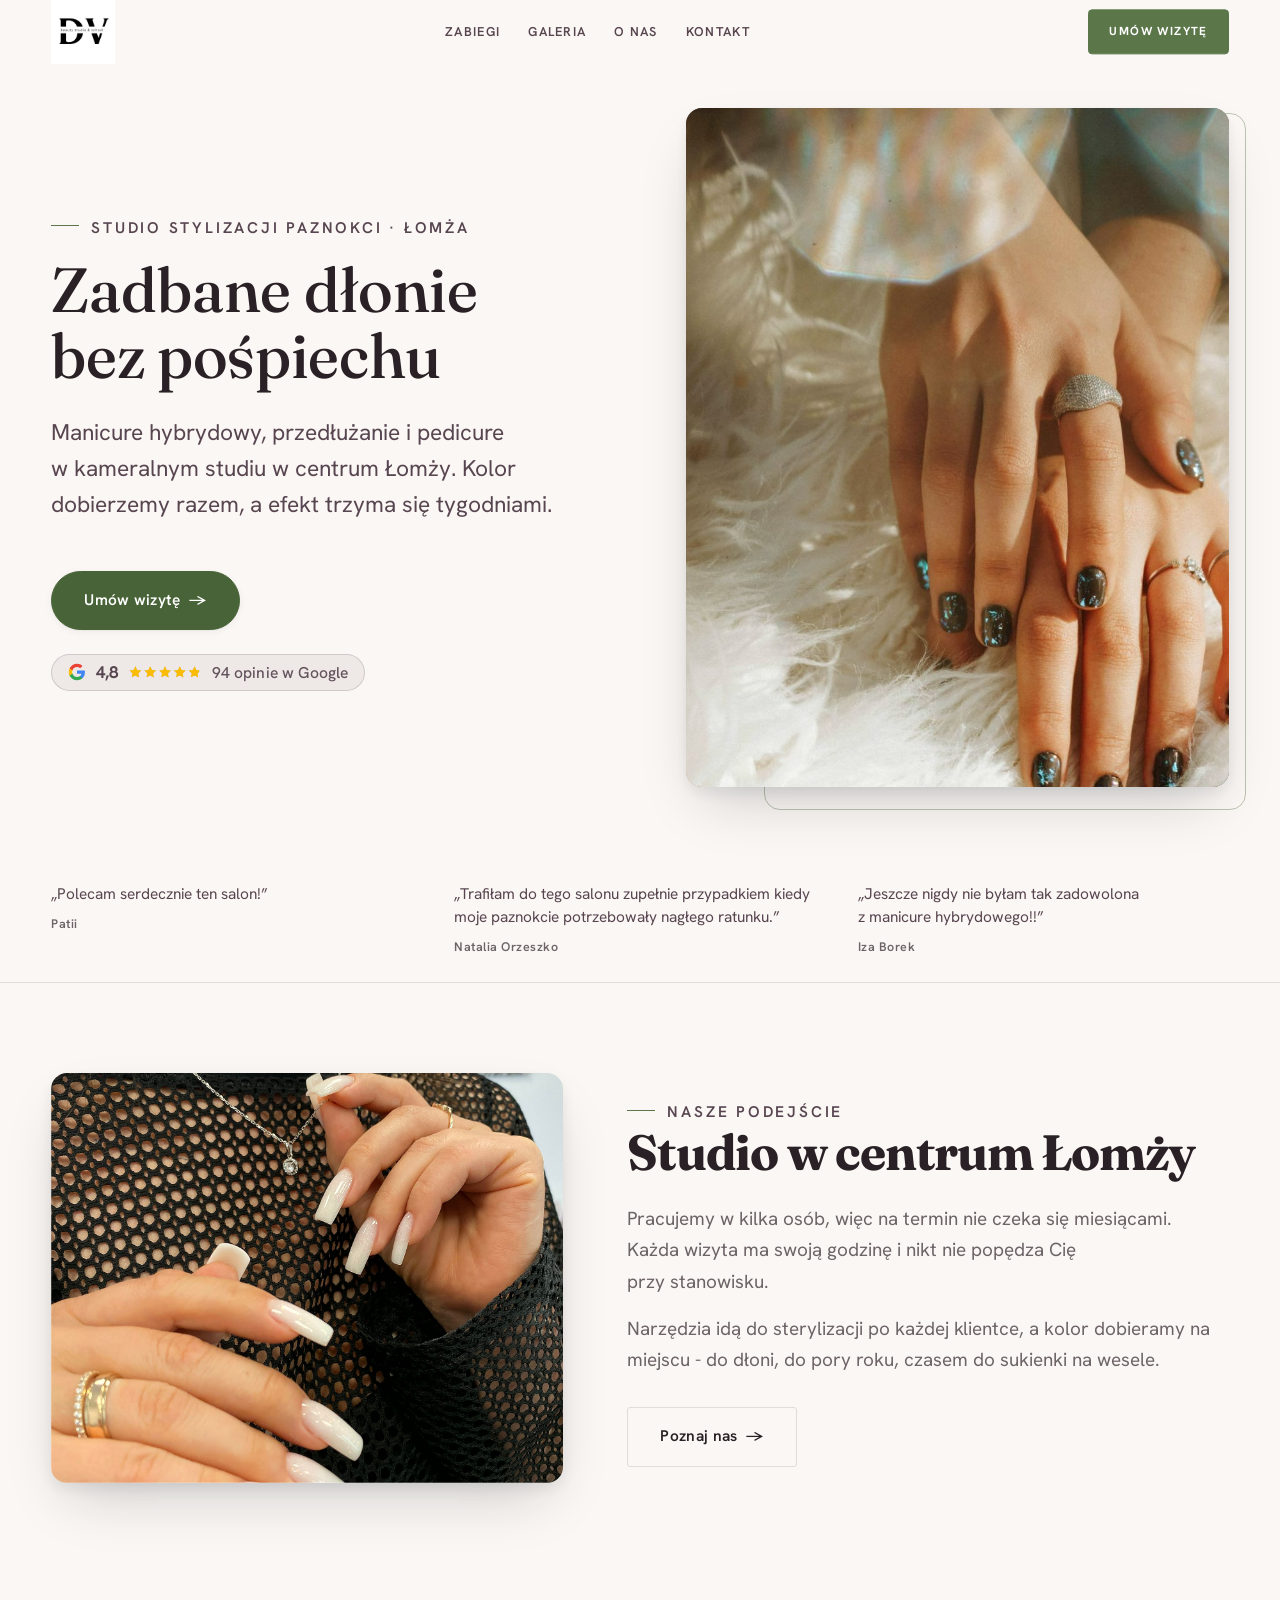
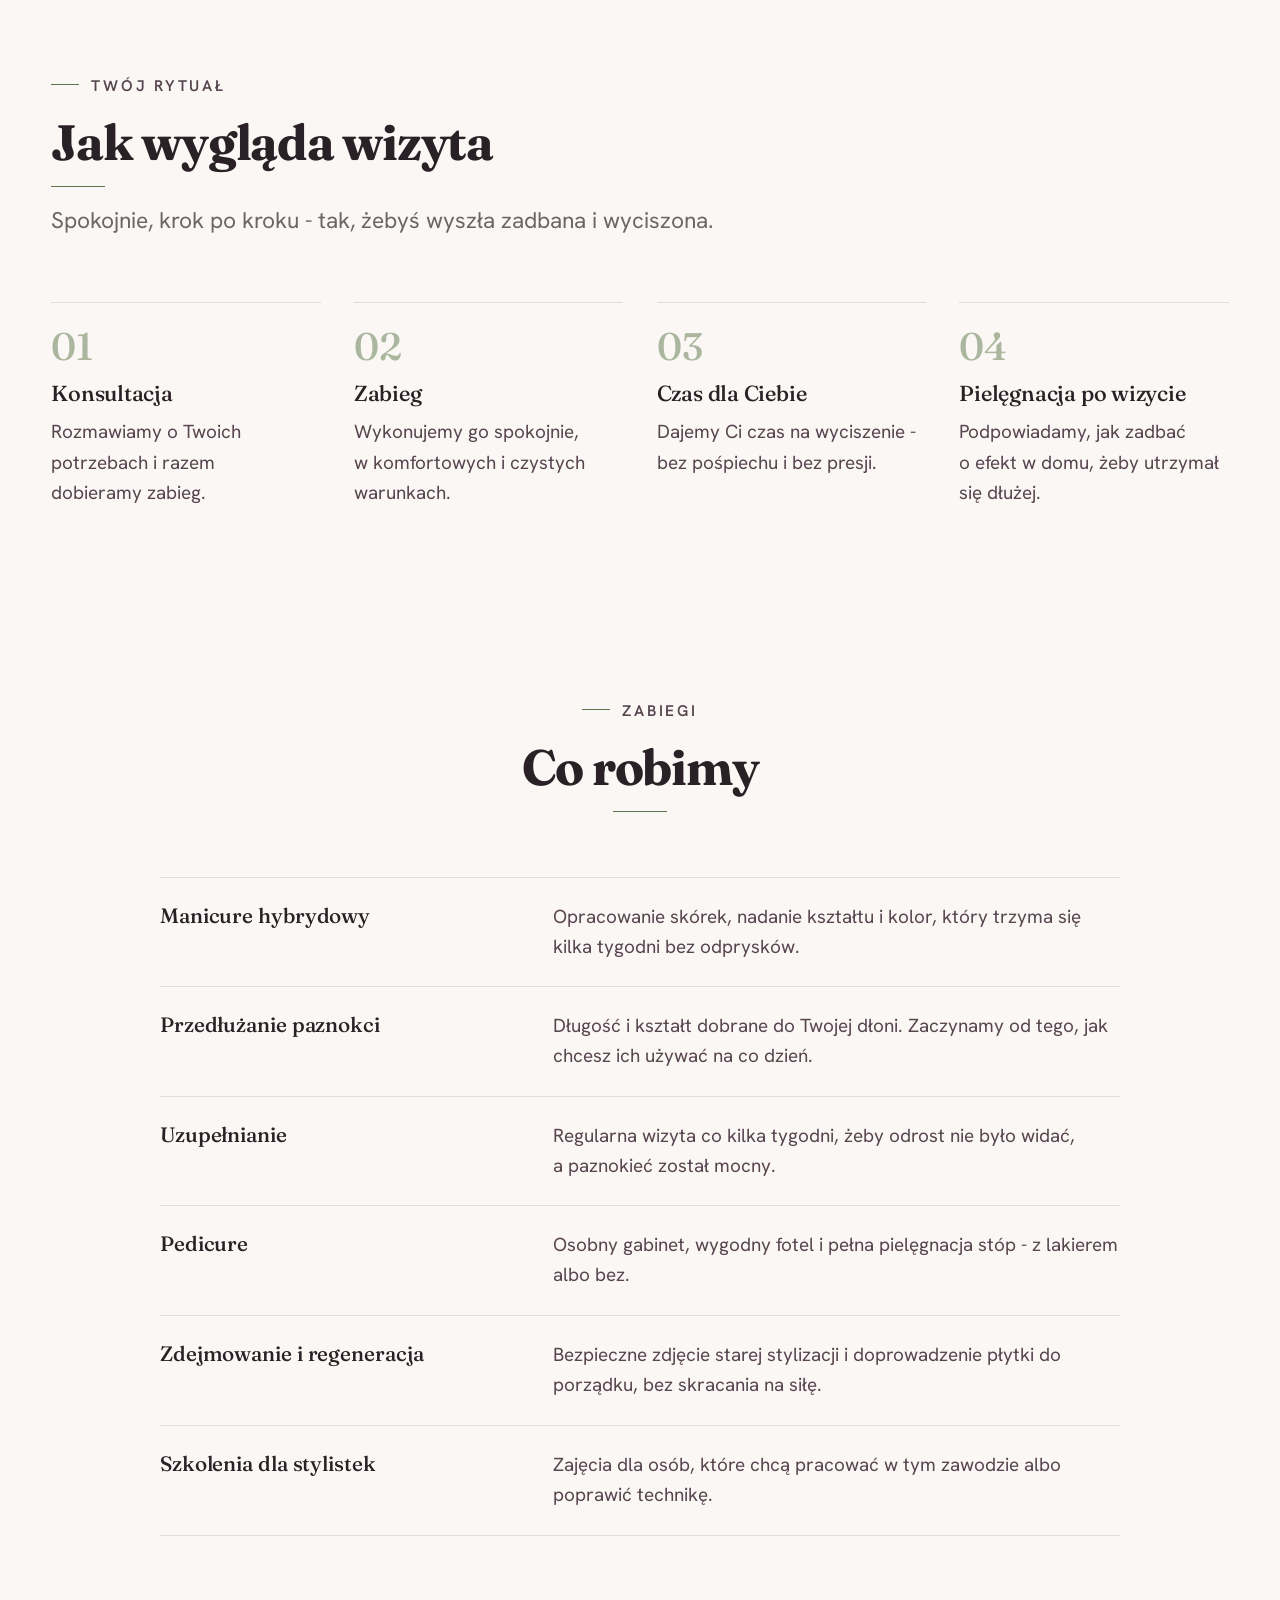
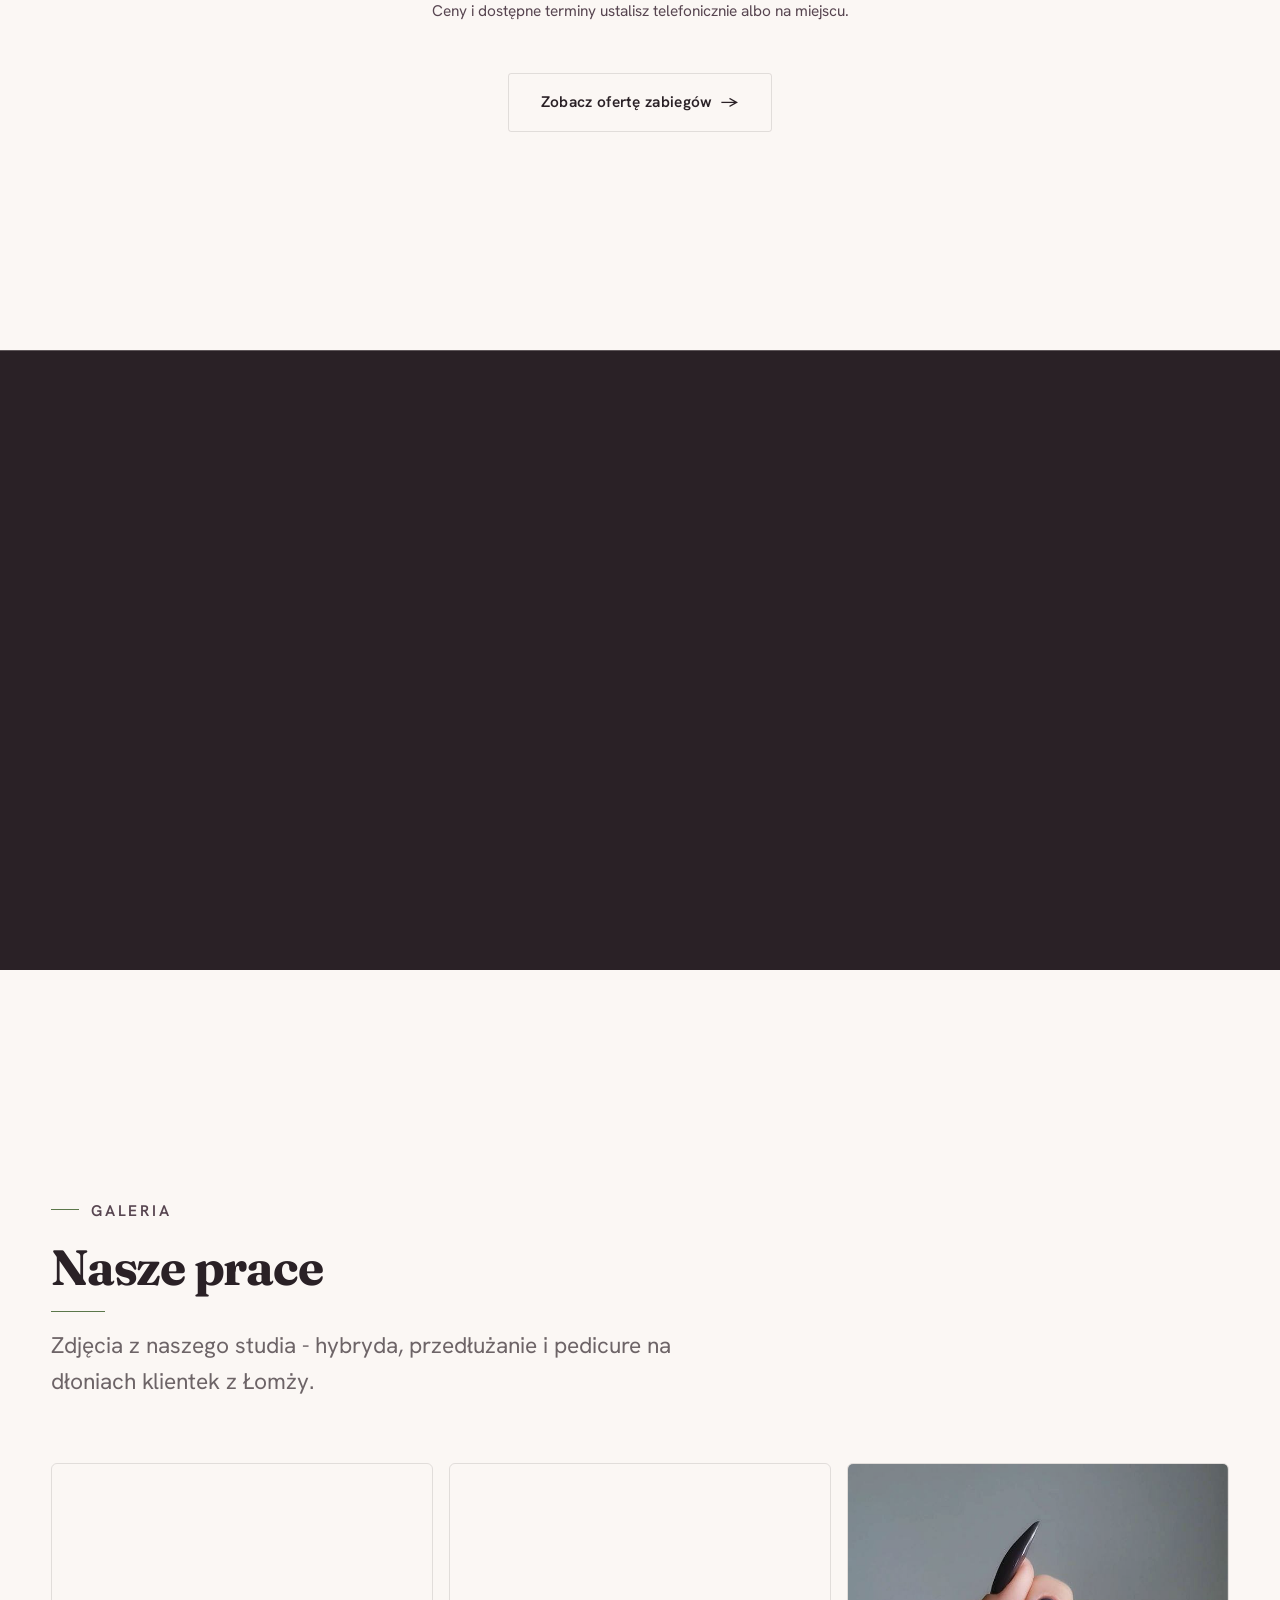
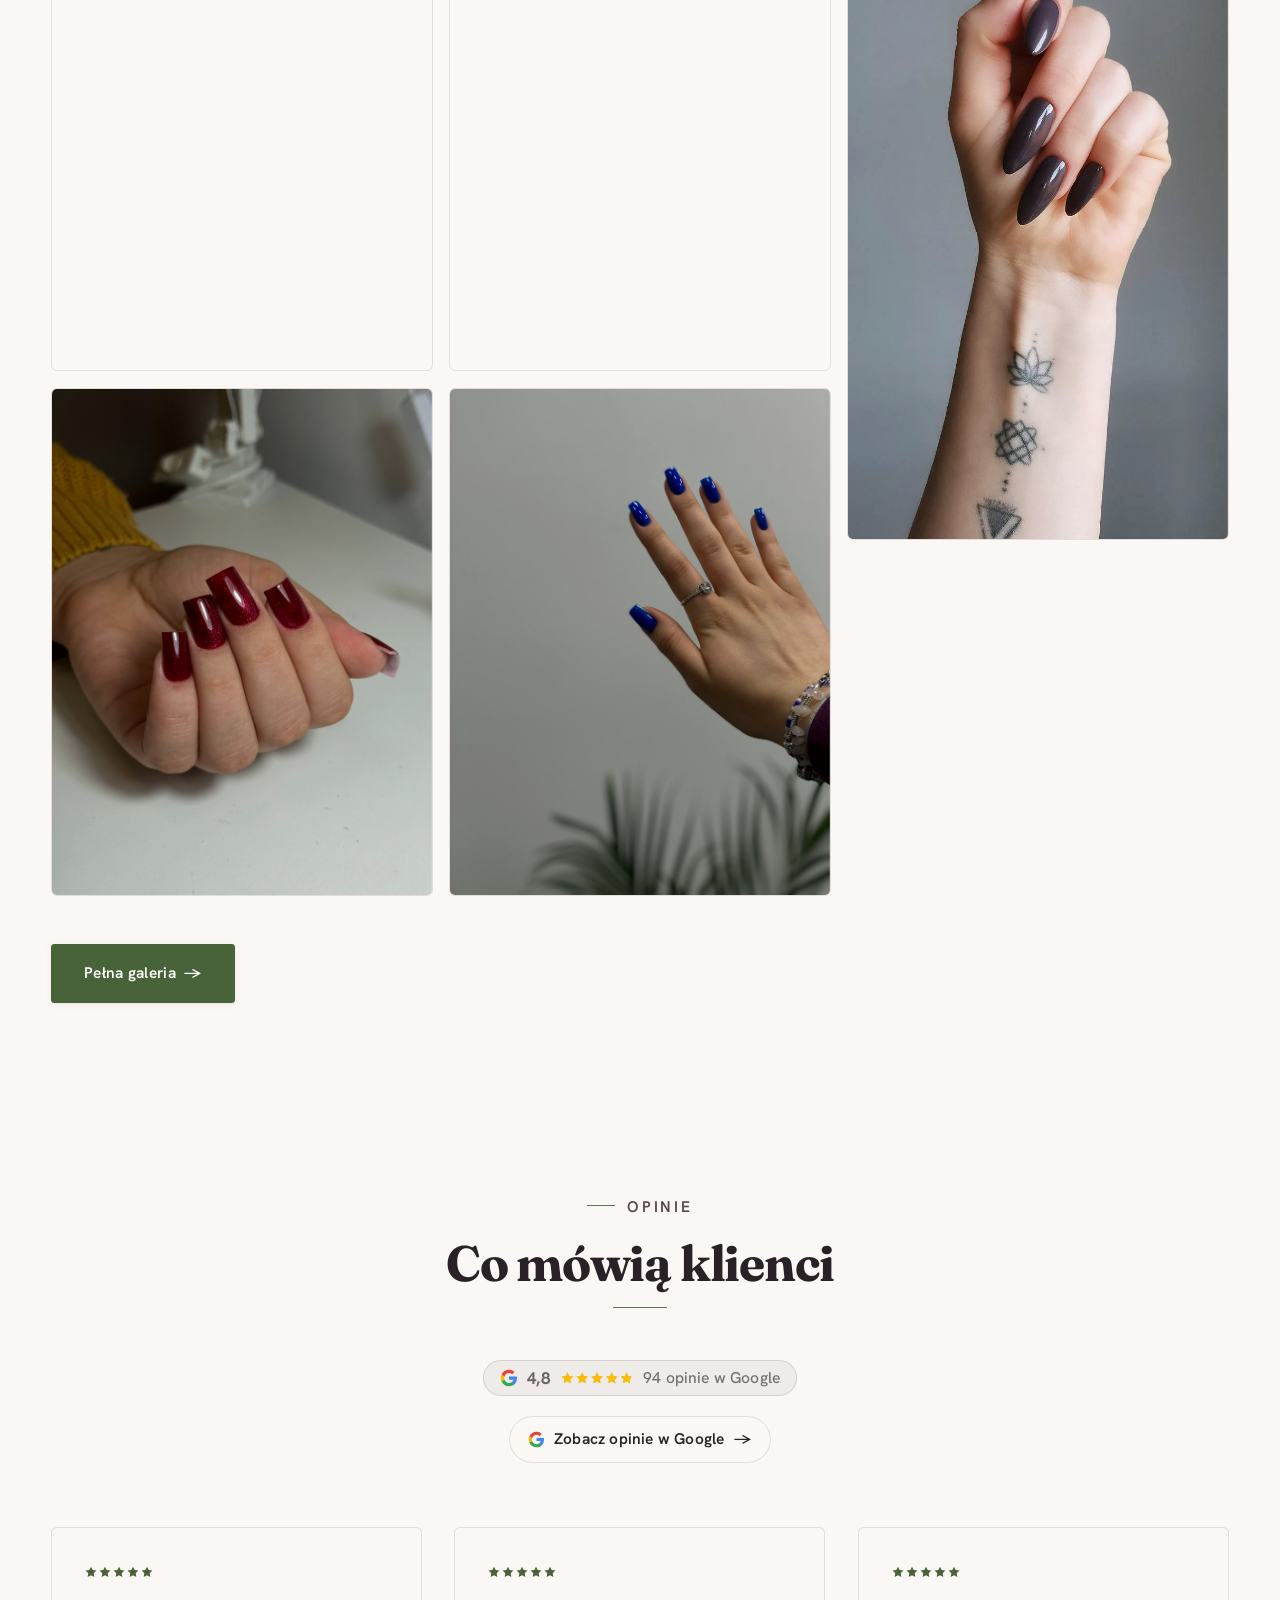
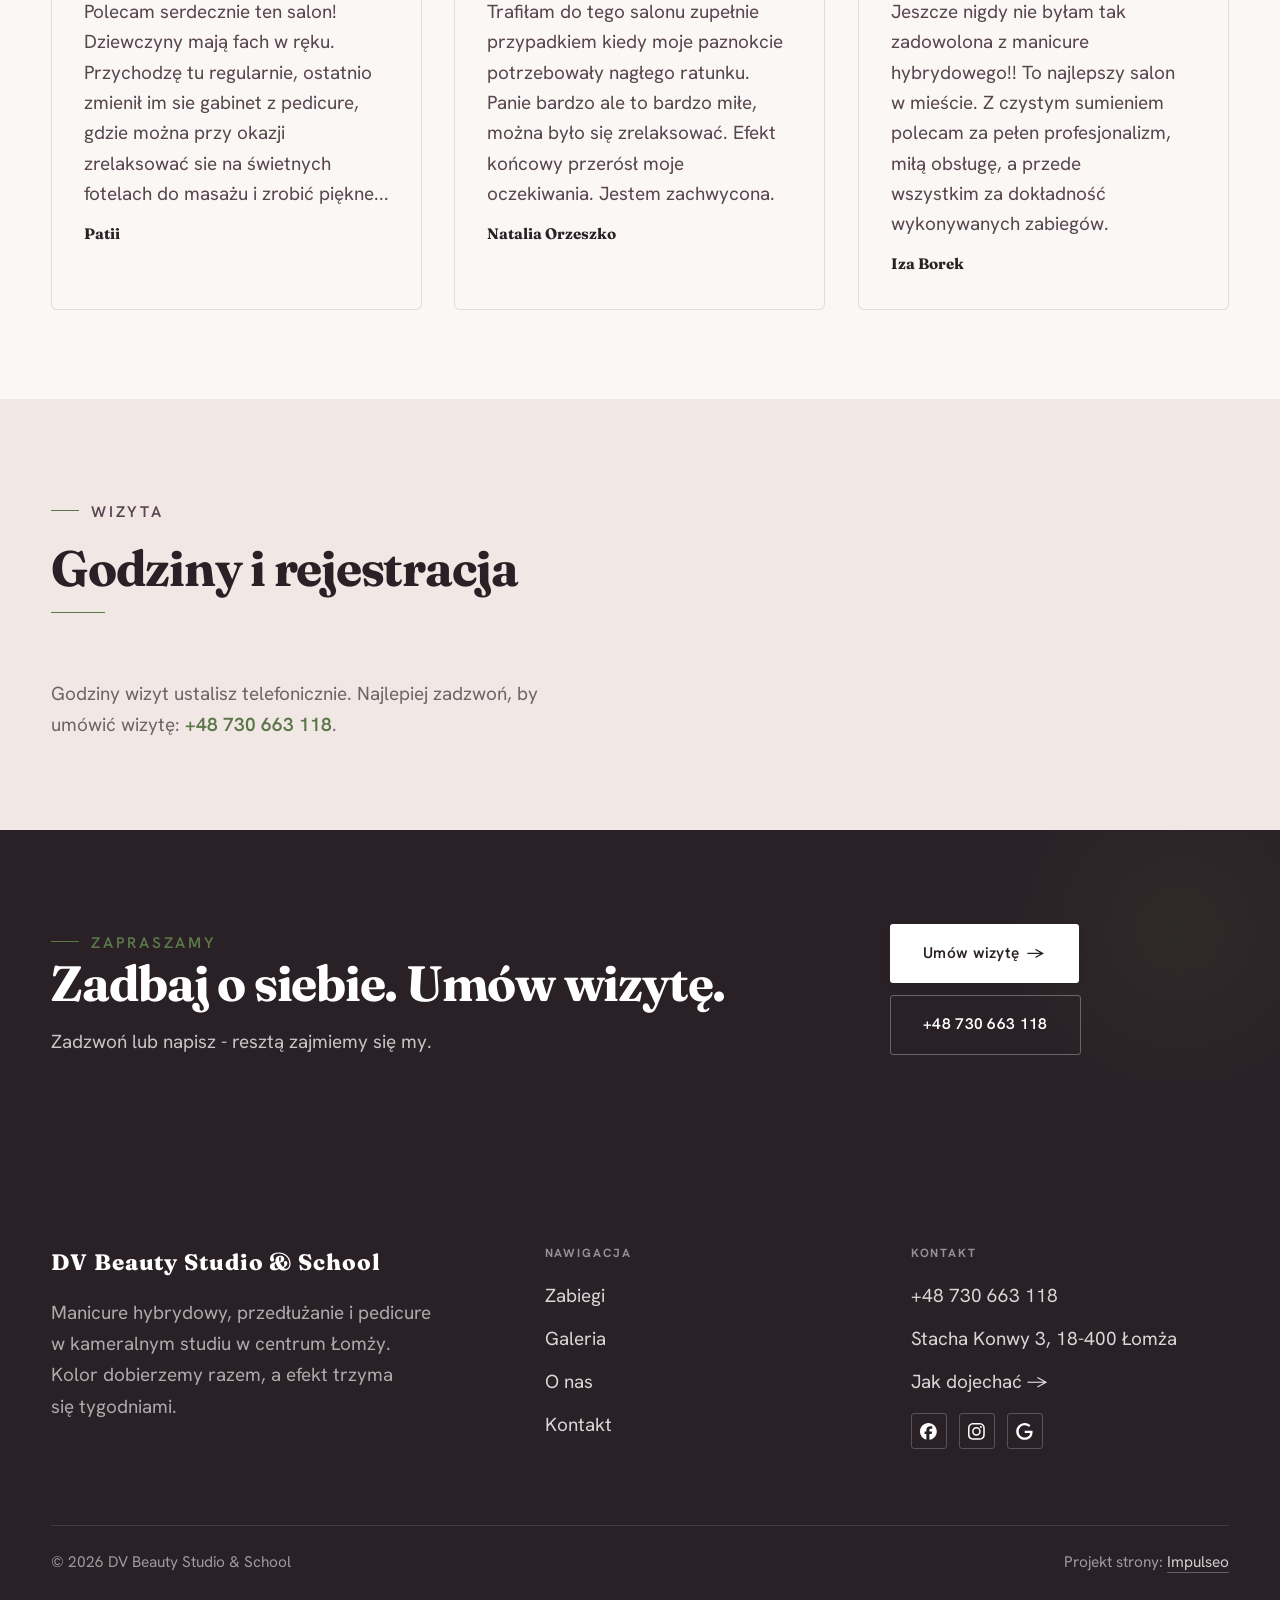
==== index.html @ adeb6d8c "Strona demo: dv-beauty-studio-school" ====
<!DOCTYPE html>
<html lang="pl">
<head>
<meta charset="UTF-8">
<meta name="viewport" content="width=device-width, initial-scale=1.0">
<title>DV Beauty Studio &amp; School - stylizacja paznokci · Łomża</title>
<meta name="description" content="DV Beauty Studio &amp; School - manicure hybrydowy, przedłużanie paznokci i pedicure w Łomży. Sterylne narzędzia, terminy dopasowane do Ciebie. Zadzwoń i umów wizytę.">
<link rel="canonical" href="https://kris20032.github.io/dv-beauty-studio-school/">
<meta name="robots" content="noindex, nofollow">
<meta property="og:type" content="website">
<meta property="og:locale" content="pl_PL">
<meta property="og:site_name" content="DV Beauty Studio &amp; School">
<meta property="og:title" content="DV Beauty Studio &amp; School - stylizacja paznokci · Łomża">
<meta property="og:description" content="DV Beauty Studio &amp; School - manicure hybrydowy, przedłużanie paznokci i pedicure w Łomży. Sterylne narzędzia, terminy dopasowane do Ciebie. Zadzwoń i umów wizytę.">
<meta property="og:url" content="https://kris20032.github.io/dv-beauty-studio-school/">
<meta property="og:image" content="https://kris20032.github.io/dv-beauty-studio-school/img/og.jpg">
<meta property="og:image:width" content="1200">
<meta property="og:image:height" content="630">
<meta name="twitter:card" content="summary_large_image">
<script type="application/ld+json">{"@context": "https://schema.org", "@type": "LocalBusiness", "name": "DV Beauty Studio & School", "url": "https://kris20032.github.io/dv-beauty-studio-school/", "telephone": "+48730663118", "image": "https://kris20032.github.io/dv-beauty-studio-school/img/og.jpg", "address": "Stacha Konwy 3, 18-400 Łomża", "sameAs": ["https://www.facebook.com/dv.nailspace.insta/", "https://www.instagram.com/dv.nailspace/", "https://www.google.com/maps?cid=17348931028230055047"]}</script>
<link rel="preconnect" href="https://fonts.googleapis.com">
<link rel="preconnect" href="https://fonts.gstatic.com" crossorigin>
<link href="https://fonts.googleapis.com/css2?family=Fraunces:wght@500;600;700&family=Hanken+Grotesk:wght@400;500;600&display=swap" rel="stylesheet">
<link rel="stylesheet" href="assets/styles.css?v=def49a6e">
</head>
<body>

<header class="nav">
  <div class="wrap nav-inner">
    <a class="brand brand-has-logo" href="index.html"><img class="brand-logo" src="img/logo.jpg" alt="DV Beauty Studio &amp; School" width="720" height="720" decoding="async"></a>
    <nav class="nav-links">
      <a href="oferta.html">Zabiegi</a>
      <a href="realizacje.html">Galeria</a>
      <a href="o-nas.html">O nas</a>
      <a href="kontakt.html">Kontakt</a>
      <a href="kontakt.html" class="btn btn-accent">Umów wizytę</a>
    </nav>
    <button class="nav-toggle" aria-label="Menu"><span></span><span></span><span></span></button>
  </div>
</header>

<main>
<section class="hero-spa">
  <div class="wrap">
    <div class="hs-copy reveal">
      <span class="eyebrow">Studio stylizacji paznokci · Łomża</span>
      <h1 class="hs-claim">Zadbane dłonie bez pośpiechu</h1>
      <p class="hs-lead">Manicure hybrydowy, przedłużanie i pedicure w kameralnym studiu w centrum Łomży. Kolor dobierzemy razem, a efekt trzyma się tygodniami.</p>
      <a href="kontakt.html" class="btn btn-accent hs-cta">Umów wizytę <span class="arr">→</span></a>
      <p class="hs-rating"><span class="g-badge"><svg class="gb-ico" viewBox="0 0 24 24" width="18" height="18" aria-hidden="true"><path fill="#4285F4" d="M22.56 12.25c0-.78-.07-1.53-.2-2.25H12v4.26h5.92c-.26 1.37-1.04 2.53-2.21 3.31v2.77h3.57c2.08-1.92 3.28-4.74 3.28-8.09z"/><path fill="#34A853" d="M12 23c2.97 0 5.46-.98 7.28-2.66l-3.57-2.77c-.98.66-2.23 1.06-3.71 1.06-2.86 0-5.29-1.93-6.16-4.53H2.18v2.84C3.99 20.53 7.7 23 12 23z"/><path fill="#FBBC05" d="M5.84 14.09c-.22-.66-.35-1.36-.35-2.09s.13-1.43.35-2.09V7.07H2.18C1.43 8.55 1 10.22 1 12s.43 3.45 1.18 4.93l2.85-2.22.81-.62z"/><path fill="#EA4335" d="M12 5.38c1.62 0 3.06.56 4.21 1.64l3.15-3.15C17.45 2.09 14.97 1 12 1 7.7 1 3.99 3.47 2.18 7.07l3.66 2.84c.87-2.6 3.3-4.53 6.16-4.53z"/></svg><b class="gb-ocena">4,8</b><svg class="gb-stars" viewBox="0 0 90 18" width="74" height="14.8" aria-hidden="true"><g fill="currentColor" opacity=".26"><path transform="translate(0,0)" d="M9 1.6l2.2 4.46 4.92.72-3.56 3.47.84 4.9L9 12.74l-4.4 2.31.84-4.9L1.88 6.68l4.92-.72L9 1.6Z"/><path transform="translate(18,0)" d="M9 1.6l2.2 4.46 4.92.72-3.56 3.47.84 4.9L9 12.74l-4.4 2.31.84-4.9L1.88 6.68l4.92-.72L9 1.6Z"/><path transform="translate(36,0)" d="M9 1.6l2.2 4.46 4.92.72-3.56 3.47.84 4.9L9 12.74l-4.4 2.31.84-4.9L1.88 6.68l4.92-.72L9 1.6Z"/><path transform="translate(54,0)" d="M9 1.6l2.2 4.46 4.92.72-3.56 3.47.84 4.9L9 12.74l-4.4 2.31.84-4.9L1.88 6.68l4.92-.72L9 1.6Z"/><path transform="translate(72,0)" d="M9 1.6l2.2 4.46 4.92.72-3.56 3.47.84 4.9L9 12.74l-4.4 2.31.84-4.9L1.88 6.68l4.92-.72L9 1.6Z"/></g><clipPath id="gs960"><rect x="0" y="0" width="86.4" height="18"/></clipPath><g fill="#FBBC04" clip-path="url(#gs960)"><path transform="translate(0,0)" d="M9 1.6l2.2 4.46 4.92.72-3.56 3.47.84 4.9L9 12.74l-4.4 2.31.84-4.9L1.88 6.68l4.92-.72L9 1.6Z"/><path transform="translate(18,0)" d="M9 1.6l2.2 4.46 4.92.72-3.56 3.47.84 4.9L9 12.74l-4.4 2.31.84-4.9L1.88 6.68l4.92-.72L9 1.6Z"/><path transform="translate(36,0)" d="M9 1.6l2.2 4.46 4.92.72-3.56 3.47.84 4.9L9 12.74l-4.4 2.31.84-4.9L1.88 6.68l4.92-.72L9 1.6Z"/><path transform="translate(54,0)" d="M9 1.6l2.2 4.46 4.92.72-3.56 3.47.84 4.9L9 12.74l-4.4 2.31.84-4.9L1.88 6.68l4.92-.72L9 1.6Z"/><path transform="translate(72,0)" d="M9 1.6l2.2 4.46 4.92.72-3.56 3.47.84 4.9L9 12.74l-4.4 2.31.84-4.9L1.88 6.68l4.92-.72L9 1.6Z"/></g></svg><span class="gb-txt">94 opinie w Google</span></span></p>
    </div>
    <figure class="hs-fig reveal"><img src="img/hero.jpg" fetchpriority="high" data-rotate="img/g7.jpg|img/g8.jpg" alt="DV Beauty Studio &amp; School" width="1880" height="1253"></figure>
  </div>
</section>
<section class="opinie-mini" aria-label="Opinie klientów">
  <div class="wrap">
    <div class="om-row">
      <div class="om-item reveal"><blockquote>„Polecam serdecznie ten salon!”</blockquote><span class="om-autor">Patii</span></div>
      <div class="om-item reveal"><blockquote>„Trafiłam do tego salonu zupełnie przypadkiem kiedy moje paznokcie potrzebowały nagłego ratunku.”</blockquote><span class="om-autor">Natalia Orzeszko</span></div>
      <div class="om-item reveal"><blockquote>„Jeszcze nigdy nie byłam tak zadowolona z manicure hybrydowego!!”</blockquote><span class="om-autor">Iza Borek</span></div>
    </div>
  </div>
</section>
<section>
  <div class="wrap split">
    <div class="split-art reveal"><img src="img/g1.jpg" alt="DV Beauty Studio &amp; School" loading="lazy" width="1600" height="2133" decoding="async"></div>
    <div class="split-copy reveal">
      <span class="eyebrow">Nasze podejście</span>
      <h2>Studio w centrum Łomży</h2>
      <p class="muted">Pracujemy w kilka osób, więc na termin nie czeka się miesiącami. Każda wizyta ma swoją godzinę i nikt nie popędza Cię przy stanowisku.</p>
      <p class="muted">Narzędzia idą do sterylizacji po każdej klientce, a kolor dobieramy na miejscu - do dłoni, do pory roku, czasem do sukienki na wesele.</p>
      <a href="o-nas.html" class="btn btn-ghost">Poznaj nas <span class="arr">→</span></a>
    </div>
  </div>
</section>
<section class="rytual">
  <div class="wrap">
    <div class="head reveal">
      <span class="eyebrow">Twój rytuał</span>
      <h2>Jak wygląda wizyta</h2>
      <p>Spokojnie, krok po kroku - tak, żebyś wyszła zadbana i wyciszona.</p>
    </div>
    <div class="ryt-steps">
      <div class="ryt-step reveal"><span class="ryt-no">01</span><h3>Konsultacja</h3><p>Rozmawiamy o Twoich potrzebach i razem dobieramy zabieg.</p></div>
      <div class="ryt-step reveal"><span class="ryt-no">02</span><h3>Zabieg</h3><p>Wykonujemy go spokojnie, w komfortowych i czystych warunkach.</p></div>
      <div class="ryt-step reveal"><span class="ryt-no">03</span><h3>Czas dla Ciebie</h3><p>Dajemy Ci czas na wyciszenie - bez pośpiechu i bez presji.</p></div>
      <div class="ryt-step reveal"><span class="ryt-no">04</span><h3>Pielęgnacja po wizycie</h3><p>Podpowiadamy, jak zadbać o efekt w domu, żeby utrzymał się dłużej.</p></div>
    </div>
  </div>
</section>
<section class="menu-sec">
  <div class="wrap">
    <div class="head center reveal">
      <span class="eyebrow">Zabiegi</span>
      <h2>Co robimy</h2>
    </div>
    <div class="cennik">
      <div class="cennik-row reveal"><div class="cn-name"><h3>Manicure hybrydowy</h3></div><div class="cn-desc">Opracowanie skórek, nadanie kształtu i kolor, który trzyma się kilka tygodni bez odprysków.</div></div>
      <div class="cennik-row reveal"><div class="cn-name"><h3>Przedłużanie paznokci</h3></div><div class="cn-desc">Długość i kształt dobrane do Twojej dłoni. Zaczynamy od tego, jak chcesz ich używać na co dzień.</div></div>
      <div class="cennik-row reveal"><div class="cn-name"><h3>Uzupełnianie</h3></div><div class="cn-desc">Regularna wizyta co kilka tygodni, żeby odrost nie było widać, a paznokieć został mocny.</div></div>
      <div class="cennik-row reveal"><div class="cn-name"><h3>Pedicure</h3></div><div class="cn-desc">Osobny gabinet, wygodny fotel i pełna pielęgnacja stóp - z lakierem albo bez.</div></div>
      <div class="cennik-row reveal"><div class="cn-name"><h3>Zdejmowanie i regeneracja</h3></div><div class="cn-desc">Bezpieczne zdjęcie starej stylizacji i doprowadzenie płytki do porządku, bez skracania na siłę.</div></div>
      <div class="cennik-row reveal"><div class="cn-name"><h3>Szkolenia dla stylistek</h3></div><div class="cn-desc">Zajęcia dla osób, które chcą pracować w tym zawodzie albo poprawić technikę.</div></div>
    </div>
    <p class="menu-note">Ceny i dostępne terminy ustalisz telefonicznie albo na miejscu.</p>
    <div style="text-align:center;margin-top:var(--space-7)" class="reveal"><a href="oferta.html" class="btn btn-ghost">Zobacz ofertę zabiegów <span class="arr">→</span></a></div>
  </div>
</section>
<section class="stopklatka" aria-hidden="true">
  <div class="stk-bg" style="background-image:url(img/g10.jpg)"></div>
</section>
<section>
  <div class="wrap">
    <div class="head reveal">
      <span class="eyebrow">Galeria</span>
      <h2>Nasze prace</h2>
      <p>Zdjęcia z naszego studia - hybryda, przedłużanie i pedicure na dłoniach klientek z Łomży.</p>
    </div>
    <div class="gallery-masonry">
      <figure class="m-tile reveal"><img src="img/g2.jpg" alt="DV Beauty Studio &amp; School" loading="lazy" width="1600" height="2133" decoding="async"></figure>
      <figure class="m-tile reveal"><img src="img/g3.jpg" alt="DV Beauty Studio &amp; School" loading="lazy" width="1536" height="2048" decoding="async"></figure>
      <figure class="m-tile reveal"><img src="img/g4.jpg" alt="DV Beauty Studio &amp; School" loading="lazy" width="960" height="1280" decoding="async"></figure>
      <figure class="m-tile reveal"><img src="img/g5.jpg" alt="DV Beauty Studio &amp; School" loading="lazy" width="1600" height="2133" decoding="async"></figure>
      <figure class="m-tile reveal"><img src="img/g6.jpg" alt="DV Beauty Studio &amp; School" loading="lazy" width="720" height="1280" decoding="async"></figure>
    </div>
    <div style="margin-top:var(--space-7)" class="reveal"><a href="realizacje.html" class="btn btn-accent">Pełna galeria <span class="arr">→</span></a></div>
  </div>
</section>
<section class="opinie">
  <div class="wrap">
    <div class="head center reveal">
      <span class="eyebrow">Opinie</span>
      <h2>Co mówią klienci</h2>
    </div>
    <p class="op-meta reveal"><span class="g-badge"><svg class="gb-ico" viewBox="0 0 24 24" width="18" height="18" aria-hidden="true"><path fill="#4285F4" d="M22.56 12.25c0-.78-.07-1.53-.2-2.25H12v4.26h5.92c-.26 1.37-1.04 2.53-2.21 3.31v2.77h3.57c2.08-1.92 3.28-4.74 3.28-8.09z"/><path fill="#34A853" d="M12 23c2.97 0 5.46-.98 7.28-2.66l-3.57-2.77c-.98.66-2.23 1.06-3.71 1.06-2.86 0-5.29-1.93-6.16-4.53H2.18v2.84C3.99 20.53 7.7 23 12 23z"/><path fill="#FBBC05" d="M5.84 14.09c-.22-.66-.35-1.36-.35-2.09s.13-1.43.35-2.09V7.07H2.18C1.43 8.55 1 10.22 1 12s.43 3.45 1.18 4.93l2.85-2.22.81-.62z"/><path fill="#EA4335" d="M12 5.38c1.62 0 3.06.56 4.21 1.64l3.15-3.15C17.45 2.09 14.97 1 12 1 7.7 1 3.99 3.47 2.18 7.07l3.66 2.84c.87-2.6 3.3-4.53 6.16-4.53z"/></svg><b class="gb-ocena">4,8</b><svg class="gb-stars" viewBox="0 0 90 18" width="74" height="14.8" aria-hidden="true"><g fill="currentColor" opacity=".26"><path transform="translate(0,0)" d="M9 1.6l2.2 4.46 4.92.72-3.56 3.47.84 4.9L9 12.74l-4.4 2.31.84-4.9L1.88 6.68l4.92-.72L9 1.6Z"/><path transform="translate(18,0)" d="M9 1.6l2.2 4.46 4.92.72-3.56 3.47.84 4.9L9 12.74l-4.4 2.31.84-4.9L1.88 6.68l4.92-.72L9 1.6Z"/><path transform="translate(36,0)" d="M9 1.6l2.2 4.46 4.92.72-3.56 3.47.84 4.9L9 12.74l-4.4 2.31.84-4.9L1.88 6.68l4.92-.72L9 1.6Z"/><path transform="translate(54,0)" d="M9 1.6l2.2 4.46 4.92.72-3.56 3.47.84 4.9L9 12.74l-4.4 2.31.84-4.9L1.88 6.68l4.92-.72L9 1.6Z"/><path transform="translate(72,0)" d="M9 1.6l2.2 4.46 4.92.72-3.56 3.47.84 4.9L9 12.74l-4.4 2.31.84-4.9L1.88 6.68l4.92-.72L9 1.6Z"/></g><clipPath id="gs960"><rect x="0" y="0" width="86.4" height="18"/></clipPath><g fill="#FBBC04" clip-path="url(#gs960)"><path transform="translate(0,0)" d="M9 1.6l2.2 4.46 4.92.72-3.56 3.47.84 4.9L9 12.74l-4.4 2.31.84-4.9L1.88 6.68l4.92-.72L9 1.6Z"/><path transform="translate(18,0)" d="M9 1.6l2.2 4.46 4.92.72-3.56 3.47.84 4.9L9 12.74l-4.4 2.31.84-4.9L1.88 6.68l4.92-.72L9 1.6Z"/><path transform="translate(36,0)" d="M9 1.6l2.2 4.46 4.92.72-3.56 3.47.84 4.9L9 12.74l-4.4 2.31.84-4.9L1.88 6.68l4.92-.72L9 1.6Z"/><path transform="translate(54,0)" d="M9 1.6l2.2 4.46 4.92.72-3.56 3.47.84 4.9L9 12.74l-4.4 2.31.84-4.9L1.88 6.68l4.92-.72L9 1.6Z"/><path transform="translate(72,0)" d="M9 1.6l2.2 4.46 4.92.72-3.56 3.47.84 4.9L9 12.74l-4.4 2.31.84-4.9L1.88 6.68l4.92-.72L9 1.6Z"/></g></svg><span class="gb-txt">94 opinie w Google</span></span></p>
    <p class="op-meta reveal"><a class="op-google" href="https://www.google.com/maps?cid=17348931028230055047" target="_blank" rel="noopener"><svg class="op-g-ico" viewBox="0 0 24 24" width="17" height="17" aria-hidden="true"><path fill="#4285F4" d="M22.56 12.25c0-.78-.07-1.53-.2-2.25H12v4.26h5.92c-.26 1.37-1.04 2.53-2.21 3.31v2.77h3.57c2.08-1.92 3.28-4.74 3.28-8.09z"/><path fill="#34A853" d="M12 23c2.97 0 5.46-.98 7.28-2.66l-3.57-2.77c-.98.66-2.23 1.06-3.71 1.06-2.86 0-5.29-1.93-6.16-4.53H2.18v2.84C3.99 20.53 7.7 23 12 23z"/><path fill="#FBBC05" d="M5.84 14.09c-.22-.66-.35-1.36-.35-2.09s.13-1.43.35-2.09V7.07H2.18C1.43 8.55 1 10.22 1 12s.43 3.45 1.18 4.93l2.85-2.22.81-.62z"/><path fill="#EA4335" d="M12 5.38c1.62 0 3.06.56 4.21 1.64l3.15-3.15C17.45 2.09 14.97 1 12 1 7.7 1 3.99 3.47 2.18 7.07l3.66 2.84c.87-2.6 3.3-4.53 6.16-4.53z"/></svg><span>Zobacz opinie w Google</span><span class="arr">→</span></a></p>
    <div class="opinie-grid">
      <figure class="op-card reveal"><span class="op-star"><svg class="ico-star" width="14" height="14" viewBox="0 0 24 24" style="vertical-align:-2px" aria-hidden="true"><path d="M12 2.8l2.85 5.8 6.4.93-4.63 4.5 1.1 6.37L12 17.4l-5.72 3 1.1-6.37-4.63-4.5 6.4-.93L12 2.8Z" fill="currentColor"/></svg><svg class="ico-star" width="14" height="14" viewBox="0 0 24 24" style="vertical-align:-2px" aria-hidden="true"><path d="M12 2.8l2.85 5.8 6.4.93-4.63 4.5 1.1 6.37L12 17.4l-5.72 3 1.1-6.37-4.63-4.5 6.4-.93L12 2.8Z" fill="currentColor"/></svg><svg class="ico-star" width="14" height="14" viewBox="0 0 24 24" style="vertical-align:-2px" aria-hidden="true"><path d="M12 2.8l2.85 5.8 6.4.93-4.63 4.5 1.1 6.37L12 17.4l-5.72 3 1.1-6.37-4.63-4.5 6.4-.93L12 2.8Z" fill="currentColor"/></svg><svg class="ico-star" width="14" height="14" viewBox="0 0 24 24" style="vertical-align:-2px" aria-hidden="true"><path d="M12 2.8l2.85 5.8 6.4.93-4.63 4.5 1.1 6.37L12 17.4l-5.72 3 1.1-6.37-4.63-4.5 6.4-.93L12 2.8Z" fill="currentColor"/></svg><svg class="ico-star" width="14" height="14" viewBox="0 0 24 24" style="vertical-align:-2px" aria-hidden="true"><path d="M12 2.8l2.85 5.8 6.4.93-4.63 4.5 1.1 6.37L12 17.4l-5.72 3 1.1-6.37-4.63-4.5 6.4-.93L12 2.8Z" fill="currentColor"/></svg></span><blockquote>Polecam serdecznie ten salon! Dziewczyny mają fach w ręku. Przychodzę tu regularnie, ostatnio zmienił im sie gabinet z pedicure, gdzie można przy okazji zrelaksować sie na świetnych fotelach do masażu i zrobić piękne...</blockquote><span class="op-autor">Patii</span></figure>
      <figure class="op-card reveal"><span class="op-star"><svg class="ico-star" width="14" height="14" viewBox="0 0 24 24" style="vertical-align:-2px" aria-hidden="true"><path d="M12 2.8l2.85 5.8 6.4.93-4.63 4.5 1.1 6.37L12 17.4l-5.72 3 1.1-6.37-4.63-4.5 6.4-.93L12 2.8Z" fill="currentColor"/></svg><svg class="ico-star" width="14" height="14" viewBox="0 0 24 24" style="vertical-align:-2px" aria-hidden="true"><path d="M12 2.8l2.85 5.8 6.4.93-4.63 4.5 1.1 6.37L12 17.4l-5.72 3 1.1-6.37-4.63-4.5 6.4-.93L12 2.8Z" fill="currentColor"/></svg><svg class="ico-star" width="14" height="14" viewBox="0 0 24 24" style="vertical-align:-2px" aria-hidden="true"><path d="M12 2.8l2.85 5.8 6.4.93-4.63 4.5 1.1 6.37L12 17.4l-5.72 3 1.1-6.37-4.63-4.5 6.4-.93L12 2.8Z" fill="currentColor"/></svg><svg class="ico-star" width="14" height="14" viewBox="0 0 24 24" style="vertical-align:-2px" aria-hidden="true"><path d="M12 2.8l2.85 5.8 6.4.93-4.63 4.5 1.1 6.37L12 17.4l-5.72 3 1.1-6.37-4.63-4.5 6.4-.93L12 2.8Z" fill="currentColor"/></svg><svg class="ico-star" width="14" height="14" viewBox="0 0 24 24" style="vertical-align:-2px" aria-hidden="true"><path d="M12 2.8l2.85 5.8 6.4.93-4.63 4.5 1.1 6.37L12 17.4l-5.72 3 1.1-6.37-4.63-4.5 6.4-.93L12 2.8Z" fill="currentColor"/></svg></span><blockquote>Trafiłam do tego salonu zupełnie przypadkiem kiedy moje paznokcie potrzebowały nagłego ratunku. Panie bardzo ale to bardzo miłe, można było się zrelaksować. Efekt końcowy przerósł moje oczekiwania. Jestem zachwycona.</blockquote><span class="op-autor">Natalia Orzeszko</span></figure>
      <figure class="op-card reveal"><span class="op-star"><svg class="ico-star" width="14" height="14" viewBox="0 0 24 24" style="vertical-align:-2px" aria-hidden="true"><path d="M12 2.8l2.85 5.8 6.4.93-4.63 4.5 1.1 6.37L12 17.4l-5.72 3 1.1-6.37-4.63-4.5 6.4-.93L12 2.8Z" fill="currentColor"/></svg><svg class="ico-star" width="14" height="14" viewBox="0 0 24 24" style="vertical-align:-2px" aria-hidden="true"><path d="M12 2.8l2.85 5.8 6.4.93-4.63 4.5 1.1 6.37L12 17.4l-5.72 3 1.1-6.37-4.63-4.5 6.4-.93L12 2.8Z" fill="currentColor"/></svg><svg class="ico-star" width="14" height="14" viewBox="0 0 24 24" style="vertical-align:-2px" aria-hidden="true"><path d="M12 2.8l2.85 5.8 6.4.93-4.63 4.5 1.1 6.37L12 17.4l-5.72 3 1.1-6.37-4.63-4.5 6.4-.93L12 2.8Z" fill="currentColor"/></svg><svg class="ico-star" width="14" height="14" viewBox="0 0 24 24" style="vertical-align:-2px" aria-hidden="true"><path d="M12 2.8l2.85 5.8 6.4.93-4.63 4.5 1.1 6.37L12 17.4l-5.72 3 1.1-6.37-4.63-4.5 6.4-.93L12 2.8Z" fill="currentColor"/></svg><svg class="ico-star" width="14" height="14" viewBox="0 0 24 24" style="vertical-align:-2px" aria-hidden="true"><path d="M12 2.8l2.85 5.8 6.4.93-4.63 4.5 1.1 6.37L12 17.4l-5.72 3 1.1-6.37-4.63-4.5 6.4-.93L12 2.8Z" fill="currentColor"/></svg></span><blockquote>Jeszcze nigdy nie byłam tak zadowolona z manicure hybrydowego!! To najlepszy salon w mieście. Z czystym sumieniem polecam za pełen profesjonalizm, miłą obsługę, a przede wszystkim za dokładność wykonywanych zabiegów.</blockquote><span class="op-autor">Iza Borek</span></figure>
    </div>
  </div>
</section>
<section class="trust">
  <div class="wrap">
    <div class="head reveal">
      <span class="eyebrow">Wizyta</span>
      <h2>Godziny i rejestracja</h2>
    </div>
    <p class="reveal" style="color:var(--muted);max-width:48ch">Godziny wizyt ustalisz telefonicznie. Najlepiej zadzwoń, by umówić wizytę: <a href="tel:+48730663118" style="color:var(--accent);font-weight:600">+48 730 663 118</a>.</p>
  </div>
</section>
<section class="cta">
  <div class="wrap">
    <div class="reveal">
      <span class="eyebrow">Zapraszamy</span>
      <h2>Zadbaj o siebie. Umów wizytę.</h2>
      <p>Zadzwoń lub napisz - resztą zajmiemy się my.</p>
    </div>
    <div class="cta-actions reveal">
      <a href="kontakt.html" class="btn btn-light">Umów wizytę <span class="arr">→</span></a>
      <a href="tel:+48730663118" class="btn btn-ghost btn-ghost-cta">+48 730 663 118</a>
    </div>
  </div>
</section>
</main>

<footer>
  <div class="wrap">
    <div class="foot-grid">
      <div class="foot-brand">
        <div class="name">DV Beauty Studio & School</div>
        <p>Manicure hybrydowy, przedłużanie i pedicure w kameralnym studiu w centrum Łomży. Kolor dobierzemy razem, a efekt trzyma się tygodniami.</p>
      </div>
      <div class="foot-col">
        <h4>Nawigacja</h4>
        <a href="oferta.html">Zabiegi</a>
        <a href="realizacje.html">Galeria</a>
        <a href="o-nas.html">O nas</a>
        <a href="kontakt.html">Kontakt</a>
      </div>
      <div class="foot-col">
        <h4>Kontakt</h4>
        <a href="tel:+48730663118">+48 730 663 118</a>
        <p>Stacha Konwy 3, 18-400 Łomża</p>
        <a href="https://www.google.com/maps?cid=17348931028230055047" target="_blank" rel="noopener">Jak dojechać →</a>
      <div class="foot-soc">
        <a class="soc" href="https://www.facebook.com/dv.nailspace.insta/" target="_blank" rel="noopener" aria-label="Facebook - DV Beauty Studio &amp; School"><svg viewBox="0 0 24 24" aria-hidden="true" focusable="false"><path d="M9.101 23.691v-7.98H6.627v-3.667h2.474v-1.58c0-4.085 1.848-5.978 5.858-5.978.401 0 .955.042 1.468.103a8.68 8.68 0 0 1 1.141.195v3.325a8.623 8.623 0 0 0-.653-.036 26.805 26.805 0 0 0-.733-.009c-.707 0-1.259.096-1.675.309a1.686 1.686 0 0 0-.679.622c-.258.42-.374.995-.374 1.752v1.297h3.919l-.386 2.103-.287 1.564h-3.246v8.245C19.396 23.238 24 18.179 24 12.044c0-6.627-5.373-12-12-12s-12 5.373-12 12c0 5.628 3.874 10.35 9.101 11.647Z" fill="currentColor"/></svg></a>
        <a class="soc" href="https://www.instagram.com/dv.nailspace/" target="_blank" rel="noopener" aria-label="Instagram - DV Beauty Studio &amp; School"><svg viewBox="0 0 24 24" aria-hidden="true" focusable="false"><path d="M7.0301.084c-1.2768.0602-2.1487.264-2.911.5634-.7888.3075-1.4575.72-2.1228 1.3877-.6652.6677-1.075 1.3368-1.3802 2.127-.2954.7638-.4956 1.6365-.552 2.914-.0564 1.2775-.0689 1.6882-.0626 4.947.0062 3.2586.0206 3.6671.0825 4.9473.061 1.2765.264 2.1482.5635 2.9107.308.7889.72 1.4573 1.388 2.1228.6679.6655 1.3365 1.0743 2.1285 1.38.7632.295 1.6361.4961 2.9134.552 1.2773.056 1.6884.069 4.9462.0627 3.2578-.0062 3.668-.0207 4.9478-.0814 1.28-.0607 2.147-.2652 2.9098-.5633.7889-.3086 1.4578-.72 2.1228-1.3881.665-.6682 1.0745-1.3378 1.3795-2.1284.2957-.7632.4966-1.636.552-2.9124.056-1.2809.0692-1.6898.063-4.948-.0063-3.2583-.021-3.6668-.0817-4.9465-.0607-1.2797-.264-2.1487-.5633-2.9117-.3084-.7889-.72-1.4568-1.3876-2.1228C21.2982 1.33 20.628.9208 19.8378.6165 19.074.321 18.2017.1197 16.9244.0645 15.6471.0093 15.236-.005 11.977.0014 8.718.0076 8.31.0215 7.0301.0839m.1402 21.6932c-1.17-.0509-1.8053-.2453-2.2287-.408-.5606-.216-.96-.4771-1.3819-.895-.422-.4178-.6811-.8186-.9-1.378-.1644-.4234-.3624-1.058-.4171-2.228-.0595-1.2645-.072-1.6442-.079-4.848-.007-3.2037.0053-3.583.0607-4.848.05-1.169.2456-1.805.408-2.2282.216-.5613.4762-.96.895-1.3816.4188-.4217.8184-.6814 1.3783-.9003.423-.1651 1.0575-.3614 2.227-.4171 1.2655-.06 1.6447-.072 4.848-.079 3.2033-.007 3.5835.005 4.8495.0608 1.169.0508 1.8053.2445 2.228.408.5608.216.96.4754 1.3816.895.4217.4194.6816.8176.9005 1.3787.1653.4217.3617 1.056.4169 2.2263.0602 1.2655.0739 1.645.0796 4.848.0058 3.203-.0055 3.5834-.061 4.848-.051 1.17-.245 1.8055-.408 2.2294-.216.5604-.4763.96-.8954 1.3814-.419.4215-.8181.6811-1.3783.9-.4224.1649-1.0577.3617-2.2262.4174-1.2656.0595-1.6448.072-4.8493.079-3.2045.007-3.5825-.006-4.848-.0608M16.953 5.5864A1.44 1.44 0 1 0 18.39 4.144a1.44 1.44 0 0 0-1.437 1.4424M5.8385 12.012c.0067 3.4032 2.7706 6.1557 6.173 6.1493 3.4026-.0065 6.157-2.7701 6.1506-6.1733-.0065-3.4032-2.771-6.1565-6.174-6.1498-3.403.0067-6.156 2.771-6.1496 6.1738M8 12.0077a4 4 0 1 1 4.008 3.9921A3.9996 3.9996 0 0 1 8 12.0077" fill="currentColor"/></svg></a>
        <a class="soc" href="https://www.google.com/maps?cid=17348931028230055047" target="_blank" rel="noopener" aria-label="Google - DV Beauty Studio &amp; School"><svg viewBox="0 0 24 24" aria-hidden="true" focusable="false"><path d="M12.48 10.92v3.28h7.84c-.24 1.84-.853 3.187-1.787 4.133-1.147 1.147-2.933 2.4-6.053 2.4-4.827 0-8.6-3.893-8.6-8.72s3.773-8.72 8.6-8.72c2.6 0 4.507 1.027 5.907 2.347l2.307-2.307C18.747 1.44 16.133 0 12.48 0 5.867 0 .307 5.387.307 12s5.56 12 12.173 12c3.573 0 6.267-1.173 8.373-3.36 2.16-2.16 2.84-5.213 2.84-7.667 0-.76-.053-1.467-.173-2.053H12.48z" fill="currentColor"/></svg></a>
      </div>
      </div>
    </div>
    <div class="foot-bot">
      <span>© 2026 DV Beauty Studio & School</span>
      <span>Projekt strony: <a class="foot-credit" href="https://impulseo.pl" target="_blank" rel="noopener">Impulseo</a></span>
    </div>
  </div>
</footer>
<div class="sticky-reserve"><a class="sr-book" href="kontakt.html">Umów wizytę</a><a class="sr-call" href="tel:+48730663118" aria-label="Zadzwoń"><svg class="ico-tel" width="16" height="16" viewBox="0 0 24 24" fill="none" aria-hidden="true"><path d="M6.6 10.8a15.5 15.5 0 0 0 6.6 6.6l2.2-2.2a1 1 0 0 1 1-.24 11.4 11.4 0 0 0 3.6.58 1 1 0 0 1 1 1V20a1 1 0 0 1-1 1A17 17 0 0 1 3 4a1 1 0 0 1 1-1h3.5a1 1 0 0 1 1 1c0 1.25.2 2.46.58 3.6a1 1 0 0 1-.25 1l-2.23 2.2Z" fill="currentColor"/></svg></a></div>
<div class="demo-wazne" data-do="2026-08-30" data-cykl="3" hidden><svg class="dw-ico" width="13" height="13" viewBox="0 0 24 24" fill="none" aria-hidden="true"><circle cx="12" cy="12" r="8.6" stroke="currentColor" stroke-width="1.8"/><path d="M12 7.2V12l3.3 2" stroke="currentColor" stroke-width="1.8" stroke-linecap="round"/></svg><span class="dw-txt"></span></div>

<script src="assets/main.js"></script>
</body>
</html>
---- assets/styles.css ----
/* ============================================================
   STOLBASZ — premium, architektoniczny B2B fit-out
   Jasna paleta, zero brązu. System wg premium-web-craft.
   Projekt strony: Impulseo (impulseo.pl)
   ============================================================ */

:root{
  /* PALETA — jasna, architektoniczna, chłodna */
  --paper:#FBF7F4;          /* główne tło */
  --paper-2:#F1E7E4;        /* sekcje alternatywne (chłodny jasny szary) */
  --paper-3:#F1E7E4;        /* delikatne wypełnienia */
  --ink:#2A2126;            /* tekst główny — chłodny grafit */
  --ink-soft:#574550;       /* nagłówki drugorzędne */
  --muted:#94888C;          /* tekst poboczny */
  --line:rgba(42,33,38,.12);/* hairline */
  --accent:#A85A6B;         /* stonowany petrol-slate — jedyny akcent */
  --accent-d:#8A4456;
  --accent-soft:rgba(168,90,107,.10);
  --dark:#2A2126;           /* sekcje ciemne (stopka/CTA) */

  /* HOVER ZDJĘĆ — JEDEN standard dla całego silnika (decyzja K. 04.08.2026, artefakt z wariantami).
     AKTUALNE (K.+Szymon 09.08.2026, wybór z artefaktu 6 wariantów): zoom 1.05 przy 1.4s -
     przy tak długim czasie mocniejszy kadr NIE skacze, tylko „oddycha". Poprzedni standard
     (1.02 / .55s z 04.08) odbierany jako dynamiczny i szybki.
     Spoczynek lekko przygaszony, ale TYLKO tam, gdzie jest mysz (@media hover:hover) —
     na telefonie zdjęcia zostają w pełnej jasności. */
  --img-zoom:1.05;                   /* K.+Szymon 09.08: wariant F z artefaktu porównawczego */
  --img-rest:brightness(.95) saturate(.99);
  --img-hot:brightness(1.06) saturate(1.05);
  --img-dur:1.4s;                    /* K.+Szymon 09.08 (wariant F): powoli = elegancko */
  --img-ease:cubic-bezier(.16,.84,.44,1);  /* miękki ogon, efekt „oddychania" */

  /* ODSTĘPY — skala 4/8 */
  --space-1:4px; --space-2:8px; --space-3:12px; --space-4:16px; --space-5:24px;
  --space-6:32px; --space-7:48px; --space-8:64px; --space-9:96px; --space-10:128px;

  /* TYPOGRAFIA — fluid clamp() (skala podbita 16.07.2026: większe, czytelniejsze litery — uwaga Adama) */
  --text-sm:clamp(.9rem,.87rem + .12vw,1rem);
  --text-base:clamp(1.08rem,1.04rem + .18vw,1.2rem);
  --text-lg:clamp(1.24rem,1.15rem + .34vw,1.44rem);
  --text-h3:clamp(1.34rem,1.22rem + .55vw,1.66rem);
  --text-h2:clamp(2.1rem,1.66rem + 2.1vw,3.1rem);
  --text-h1:clamp(2.9rem,2.1rem + 4vw,5.1rem);

  /* PROMIENIE — architektoniczne, raczej ostre */
  --r-sm:3px; --r-md:6px; --r-lg:10px;

  /* RUCH */
  --ease:cubic-bezier(.25,.46,.45,.94); --dur:.24s;

  /* CIENIE — miękkie, warstwowe */
  --sh-sm:0 1px 2px rgba(16,24,32,.04), 0 2px 8px rgba(16,24,32,.05);
  --sh-md:0 2px 6px rgba(16,24,32,.05), 0 12px 28px -8px rgba(16,24,32,.12);
  --sh-lg:0 6px 14px rgba(16,24,32,.07), 0 26px 56px -18px rgba(16,24,32,.22);

  --hairline:1px solid var(--line);

  --font-display:'Fraunces',serif;
  --font-body:'Hanken Grotesk',sans-serif;
}

*{box-sizing:border-box;margin:0;padding:0}
html{scroll-behavior:smooth}
body{
  font-family:var(--font-body);
  font-size:var(--text-base);
  line-height:1.65;
  color:var(--ink);
  background:var(--paper);
  -webkit-font-smoothing:antialiased;
  text-rendering:optimizeLegibility;
}
img{max-width:100%;height:auto;display:block}  /* height:auto = width/height z atrybutów trzyma proporcje (TOP#12) */
a{color:inherit;text-decoration:none}

.wrap{width:min(92%,1180px);margin-inline:auto}
section{padding-block:clamp(52px,6.5vw,96px)}

h1,h2,h3{font-family:var(--font-display);font-weight:700;line-height:1.08;letter-spacing:-.02em;color:var(--ink)}
h1{font-size:var(--text-h1);letter-spacing:-.035em}
h2{font-size:var(--text-h2);letter-spacing:-.025em}
h3{font-size:var(--text-h3)}
/* MIARA — długość wiersza. WCAG 2.2 SC 1.4.8: max 80 znaków; Butterick: 45–90.
   68ch daje realnie 72–78 znaków polskiego tekstu, czyli z zapasem pod granicą.
   Wcześniej limit miał TYLKO <p> — <li>, <blockquote> i <dd> nie miały żadnego,
   i to jedyny powód, dla którego 23 bloki na dwóch oddanych stronach jadą po
   83–106 znaków w wierszu (pomiar 07.08.2026, bramka `miara`).
   ⚠️ Listy i definicje ograniczamy TYLKO bez klasy: `ul`/`ol` z klasą to u nas
   układ (siatki kafli, menu), a nie tekst ciągły — tam miarę wyznacza układ. */
/* 60ch, nie 68ch (K. 10.08): po zmianie fontów na węższe kroje (DM Sans i spółka)
   w 68ch mieściło się ~90 znaków - bramka pikselowa słusznie zgłaszała przekroczenie
   granicy 80. Pomiar na żywej przeglądarce: 60ch = 90 znaków, 53ch = ~78 znaków, czyli normę WCAG 1.4.8. */
:root{ --miara:53ch }
p{max-width:min(100%,var(--miara))}
blockquote,
ul:not([class])>li, ol:not([class])>li,
dl:not([class])>dd{max-width:min(100%,var(--miara))}

/* ⚠️ Świadomie BEZ wyjątku `.tile p,.card p,.svc p{max-width:none}`, choć nasuwa się sam:
   te akapity BYŁY już ograniczone (stare `p{max-width:65ch}`), więc „wyjątek" nie odblokowałby
   niczego nowego — tylko ROZLUŹNIŁ stan sprzed zmiany na wszystkich demach naraz.
   `figcaption` żadna z reguł wyżej nie dotyczy, więc też nie potrzebuje zwolnienia. */

/* ŁAMANIE. `balance` wyrównuje długości wierszy w nagłówku, `pretty` pilnuje ostatniego
   wiersza akapitu, żeby nie został w nim jeden wyraz. Obsługiwane od Chrome 117 /
   Safari 17.5; starsze przeglądarki po prostu ignorują tę własność.
   `text-wrap:pretty` nie występowało dotąd ANI RAZ w silniku ani w repo klientów. */
h1,h2,h3,.lead,.lede{text-wrap:balance}
p,li,blockquote,dd{text-wrap:pretty}

.eyebrow{
  font-family:var(--font-body);
  font-size:var(--text-sm);
  font-weight:600;
  letter-spacing:.18em;
  text-transform:uppercase;
  color:var(--accent);
  display:inline-flex;align-items:center;gap:var(--space-3);
}
/* flex:none + margin-top = kreska trzyma się PIERWSZEJ linii. Wcześniej align-items:center
   centrowało ją względem całego bloku i przy zawinięciu (długi kicker typu
   „…WNĘTRZ · LESZNO · OD 2019") druga linia lądowała z brzydkim wcięciem. */
.eyebrow{align-items:flex-start}
.eyebrow>*,.eyebrow{text-wrap:balance}   /* dlugi kicker lamal sie na sierote typu samo „2019" w drugiej linii */
.eyebrow::before{content:"";width:28px;height:1px;background:var(--accent);display:inline-block;flex:none;margin-top:.62em}

.muted{color:var(--muted)}
.lead{font-size:var(--text-lg);line-height:1.55;color:var(--ink-soft);max-width:50ch}

/* ---------- BUTTONS ---------- */
.btn{
  display:inline-flex;align-items:center;gap:var(--space-2);
  font-weight:600;font-size:var(--text-sm);letter-spacing:.02em;
  padding:var(--space-4) var(--space-6);
  border-radius:var(--r-sm);
  transition:transform var(--dur) var(--ease),box-shadow var(--dur) var(--ease),background var(--dur) var(--ease);
  cursor:pointer;border:1px solid transparent;
}
.btn-accent{background:var(--accent);color:#fff;box-shadow:var(--sh-sm)}
.btn-accent:hover{background:var(--accent-d);transform:translateY(-2px);box-shadow:var(--sh-md)}
.btn-accent:active{transform:translateY(0);box-shadow:var(--sh-sm)}
.btn-ghost{background:transparent;color:var(--ink);border-color:var(--line)}
.btn-ghost:hover{border-color:var(--accent);color:var(--accent);transform:translateY(-2px)}
.btn-light{background:#fff;color:var(--ink);box-shadow:var(--sh-sm)}
.btn-light:hover{transform:translateY(-2px);box-shadow:var(--sh-md)}
.btn .arr{transition:transform var(--dur) var(--ease)}
.btn:hover .arr{transform:translateX(4px)}

/* ---------- NAV ---------- */
.nav{
  position:sticky;top:0;z-index:50;
  background:color-mix(in srgb,var(--paper) 88%,transparent);
  backdrop-filter:saturate(140%) blur(10px);
  border-bottom:var(--hairline);
}
.nav-inner{display:flex;align-items:center;justify-content:space-between;gap:var(--space-5);height:72px}
/* ANTY-NACHODZENIE (K. 05.08.2026): długa nazwa firmy + przycisk z pełnym numerem nie mieściły się w pasku
   i flex ściskał linki PONIŻEJ ich treści - "Kontakt" wchodził na ramkę "Zadzwoń +48 ...". Teraz ustępuje
   nazwa marki (skrót wielokropkiem), a menu i przycisk nigdy się nie kurczą ani nie zachodzą na siebie. */
.brand{display:flex;flex-direction:column;line-height:1;min-width:0;flex:0 1 auto}
.brand .name{font-family:var(--font-display);font-weight:800;font-size:1.35rem;letter-spacing:.04em;white-space:nowrap;overflow:hidden;text-overflow:ellipsis}
.brand .sub{font-size:.62rem;letter-spacing:.34em;text-transform:uppercase;color:var(--muted);margin-top:5px;white-space:nowrap;overflow:hidden;text-overflow:ellipsis}
.nav-links{display:flex;align-items:center;gap:var(--space-6);flex:0 0 auto}
.nav-links a{font-size:var(--text-sm);font-weight:500;color:var(--ink-soft);position:relative;padding-block:4px;white-space:nowrap;transition:color var(--dur) var(--ease)}
.nav-links a::after{content:"";position:absolute;left:0;bottom:0;width:0;height:1.5px;background:var(--accent);transition:width var(--dur) var(--ease)}
.nav-links a:hover,.nav-links a.active{color:var(--ink)}
.nav-links a:hover::after,.nav-links a.active::after{width:100%}
.nav-links .btn{padding:var(--space-2) var(--space-5)}
/* przyciski w nav: właściwy kolor (przebij .nav-links a) + bez podkreślenia */
.nav-links a.btn-accent{color:#fff}
.nav-links a.btn-ghost,.nav-links a.btn-light{color:var(--ink)}
/* CTA w pasku: NIE podkreślenie spod linków menu, ale ten sam przelatujący błysk,
   co na wszystkich innych przyciskach (zgłoszenie K. 13.08.2026 - „na hero jest efekt
   światła przechodzącego przez przycisk, na navbarze go nie ma, a mają być identyczne").
   Reguła `.nav-links a::after` jest silniejsza od `.btn::after`, więc trzeba jej
   geometrię wyzerować i wpisać połysk z nazwy - samo `display:none` gasiło efekt. */
.nav-links a.btn::after{
  display:block;content:"";position:absolute;inset:0;z-index:-1;pointer-events:none;
  inset:0;width:auto;height:auto;border-radius:inherit;   /* kasuje geometrię podkreślenia (width:0;height:1.5px) */
  background:linear-gradient(100deg,transparent 32%,rgba(255,255,255,.20) 50%,transparent 68%);
  translate:-120% 0}
@media (prefers-reduced-motion:no-preference){
  .nav-links a.btn:hover::after{translate:120% 0;transition:translate .75s var(--mt-ease,cubic-bezier(.16,.84,.44,1))}
}
.nav-toggle{display:none;background:none;border:none;cursor:pointer;flex-direction:column;gap:5px;padding:8px}
.nav-toggle span{width:24px;height:2px;background:var(--ink);transition:var(--dur)}
/* Ciasny zakres MIĘDZY menu mobilnym a pełnym pulpitem: zbijamy odstępy i nazwę marki,
   żeby wszystko zmieściło się naturalnie, zanim w ogóle dojdzie do skracania wielokropkiem. */
@media(max-width:1280px) and (min-width:921px){
  .nav-links{gap:var(--space-4)}
  .nav-links .btn{padding:var(--space-2) var(--space-4)}
  .brand .name{font-size:1.15rem}
}

/* ---------- HERO (split) ---------- */
.hero{position:relative;overflow:hidden;border-bottom:var(--hairline)}
.hero-grid{display:grid;grid-template-columns:1.05fr .95fr;gap:clamp(24px,4vw,60px);align-items:center;
  padding-block:clamp(36px,4.5vw,64px)}
.hero-copy .eyebrow{margin-bottom:var(--space-5)}
.hero-copy h1{margin-bottom:var(--space-5)}
.hero-copy .lead{margin-bottom:var(--space-7)}
.hero-actions{display:flex;flex-wrap:wrap;gap:var(--space-4)}
.hero-art{position:relative;aspect-ratio:4/3;border-radius:var(--r-lg);overflow:hidden;box-shadow:var(--sh-lg)}
.hero-art img{width:100%;height:100%;object-fit:cover}
.hero-art::after{content:"";position:absolute;inset:0;background:linear-gradient(180deg,transparent 55%,rgba(18,24,28,.28))}
.hero-badge{position:absolute;left:var(--space-5);bottom:var(--space-5);z-index:2;
  background:rgba(252,252,251,.94);backdrop-filter:blur(4px);
  border-radius:var(--r-md);padding:var(--space-4) var(--space-5);box-shadow:var(--sh-md);max-width:78%}
.hero-badge strong{display:block;font-family:var(--font-display);font-size:1rem;letter-spacing:-.01em}
.hero-badge span{font-size:var(--text-sm);color:var(--muted)}

/* ---------- HERO duży / kinowy (strona główna) ---------- */
.hero-cine{position:relative;min-height:clamp(560px,82vh,840px);min-height:clamp(560px,82svh,840px);display:flex;align-items:center;overflow:hidden;border-bottom:var(--hairline)}
.hero-cine>img{position:absolute;inset:0;width:100%;height:100%;object-fit:cover;z-index:0}
.hero-cine::after{content:"";position:absolute;inset:0;z-index:1;
  background:linear-gradient(95deg,rgba(13,18,23,.86) 0%,rgba(13,18,23,.64) 32%,rgba(13,18,23,.24) 62%,rgba(13,18,23,.04) 100%)}
.hero-cine .wrap{position:relative;z-index:2;padding-block:var(--space-8)}
.hero-cine .hero-copy{max-width:660px}
.hero-cine .eyebrow{color:#fff;margin-bottom:var(--space-5)}
.hero-cine .eyebrow::before{background:#fff}
.hero-cine h1{color:#fff;margin-bottom:var(--space-5);font-size:clamp(2.9rem,2rem + 4.4vw,5.2rem);text-wrap:balance}
.hero-cine .lead{color:rgba(255,255,255,.92);max-width:48ch;margin-bottom:var(--space-7)}
.hero-cine .hero-actions{display:flex;flex-wrap:wrap;gap:var(--space-4)}
/* NISKIE OKNO (laptop z dokiem i paskami przeglądarki ma ~700-780 px wysokości widoku):
   H1 do 5.2rem + długi lead nie mieściły się i przyciski wypadały POD krawędź ekranu -
   klient widział stronę bez ani jednego CTA. Skalujemy w dół, zamiast przycinać treść. */
@media(min-width:821px) and (max-height:820px){
  .hero-cine{min-height:clamp(520px,94svh,780px)}
  .hero-cine .wrap{padding-block:var(--space-6)}
  .hero-cine h1{font-size:clamp(2.2rem,1.5rem + 2.6vw,3.6rem);margin-bottom:var(--space-4)}
  .hero-cine .eyebrow{margin-bottom:var(--space-4)}
  .hero-cine .lead{margin-bottom:var(--space-5);max-width:44ch}
}
@media(max-width:680px){
  .hero-cine{min-height:clamp(520px,76vh,640px);min-height:clamp(520px,76svh,640px);align-items:flex-end}
  .hero-cine::after{background:linear-gradient(0deg,rgba(13,18,23,.9) 6%,rgba(13,18,23,.45) 55%,rgba(13,18,23,.25) 100%)}
  .hero-cine .wrap{padding-bottom:var(--space-9)}
  /* TELEFON (~90% oglądających): lead potrafił zająć 8 linii i zepchnąć CTA poza pierwszy ekran.
     Zwężamy interlinię i skalę - treści nie ucinamy, bo to ona sprzedaje. */
  .hero-cine .lead{font-size:.98rem;line-height:1.5;margin-bottom:var(--space-5)}
  .hero-cine .eyebrow{font-size:.72rem;letter-spacing:.13em;margin-bottom:var(--space-4)}
  .hero-cine .eyebrow::before{width:20px}
  .hero-cine h1{margin-bottom:var(--space-4)}
}

/* full-bleed hero variant (podstrony) */
.pagehead{position:relative;min-height:46vh;min-height:46svh;display:flex;align-items:flex-end;overflow:hidden;border-bottom:var(--hairline)}
.pagehead img{position:absolute;inset:0;width:100%;height:100%;object-fit:cover}
/* 10.08.2026 (decyzja K.): mocniejsze przyciemnienie + cień pod tekstem. Bramka mierzyła na
   nagłówkach podstron 3,38-3,43:1 przy wymaganych 4,5 — jasne zdjęcie (hala, śnieg, niebo)
   podchodziło pod biały tekst. Zdjęcia klientów są różne, więc kontrast musi dawać WARSTWA,
   a nie szczęśliwy dobór kadru. */
.pagehead::after{content:"";position:absolute;inset:0;background:linear-gradient(180deg,rgba(18,24,28,.40),rgba(18,24,28,.76))}
.pagehead .wrap{position:relative;z-index:2;padding-block:var(--space-9);color:#fff}
.pagehead h1{color:#fff;max-width:18ch;text-shadow:0 2px 16px rgba(0,0,0,.55)}
.pagehead .eyebrow{color:#fff}
.pagehead .eyebrow::before{background:#fff}
.pagehead p{color:rgba(255,255,255,.92);margin-top:var(--space-4);max-width:54ch;text-shadow:0 1px 12px rgba(0,0,0,.5)}

/* ---------- STRIP (pasek skrótów / liczby) ---------- */
.strip{background:var(--dark);color:#fff}
/* PASEK HASEŁ — standard 04.08.2026 (decyzja K.): 5 haseł w JEDNYM rzędzie, tekst WYŚRODKOWANY,
   węższe marginesy boczne niż reszta strony (pasek ma iść szerzej), równe wysokości kolumn. */
.strip .wrap{width:min(96%,1440px);display:grid;grid-template-columns:repeat(5,1fr);
  gap:var(--space-5);padding-block:var(--space-7);align-items:stretch}
.strip .item .k{font-family:var(--font-display);font-size:clamp(1.05rem,.82rem + .85vw,1.55rem);
  font-weight:800;letter-spacing:-.02em;color:#fff;line-height:1.18;text-wrap:balance}
.strip .item .v{font-size:var(--text-sm);color:rgba(255,255,255,.66);margin-top:var(--space-2);line-height:1.4}
.strip .item{border-left:2px solid var(--accent);padding-inline:var(--space-4);
  text-align:center;display:flex;flex-direction:column;justify-content:center}
/* liczba kolumn = liczba haseł, żeby ostatnie nie zostawało samo w drugim rzędzie.
   Klasę n-N nadaje multipage.py; domyślnie (bez klasy) pasek jest 5-kolumnowy. */
.strip.n-2 .wrap{grid-template-columns:repeat(2,1fr)}
.strip.n-3 .wrap{grid-template-columns:repeat(3,1fr)}
.strip.n-4 .wrap{grid-template-columns:repeat(4,1fr);gap:var(--space-6)}
.strip.n-4 .item .k{font-size:clamp(1.3rem,1rem + 1.1vw,2rem)}
.strip.n-6 .wrap{grid-template-columns:repeat(6,1fr);gap:var(--space-4)}
.strip.n-6 .item .k{font-size:clamp(.98rem,.8rem + .7vw,1.35rem)}
/* równe łamanie: zamiast "długa linia + jedno słowo" obie linie zbliżonej długości */
.strip .item .k{text-wrap:balance}

/* ---------- SECTION HEAD ---------- */
.head{max-width:48rem;margin-bottom:var(--space-8)}
.head.center{margin-inline:auto;text-align:center}
.head .eyebrow{margin-bottom:var(--space-4)}
.head h2{margin-bottom:var(--space-4)}
.head p{color:var(--muted);font-size:var(--text-lg);line-height:1.55}
.head.center p{margin-inline:auto}

/* ---------- INTRO SPLIT ---------- */
.split{display:grid;grid-template-columns:.92fr 1.08fr;gap:clamp(28px,5vw,80px);align-items:center}
.split.rev{grid-template-columns:1.08fr .92fr}
.split.rev .split-art{order:-1}
.split-art{position:relative;aspect-ratio:5/4;border-radius:var(--r-lg);overflow:hidden;box-shadow:var(--sh-lg)}
.split-art img{width:100%;height:100%;object-fit:cover}
.split-copy h2{margin-bottom:var(--space-5)}
.split-copy p+p{margin-top:var(--space-4)}
.split-copy .btn{margin-top:var(--space-6)}

/* ---------- SERVICES (zakres) ---------- */
.svc-grid{display:grid;grid-template-columns:repeat(auto-fit,minmax(280px,1fr));gap:var(--space-5)}
.svc{background:#fff;border:var(--hairline);border-radius:var(--r-md);padding:var(--space-7) var(--space-6);
  transition:transform var(--dur) var(--ease),box-shadow var(--dur) var(--ease),border-color var(--dur) var(--ease);
  position:relative;overflow:hidden}
.svc::before{content:"";position:absolute;left:0;top:0;width:3px;height:0;background:var(--accent);transition:height var(--dur) var(--ease)}
.svc:hover{transform:translateY(-4px);box-shadow:var(--sh-md);border-color:transparent}
.svc:hover::before{height:100%}
.svc .ic{font-family:var(--font-display);font-size:.8rem;font-weight:700;letter-spacing:.12em;color:var(--accent);margin-bottom:var(--space-4)}
.svc h3{margin-bottom:var(--space-3);font-size:1.22rem}
.svc p{color:var(--muted);font-size:var(--text-base);line-height:1.6}

/* big detailed service rows */
.svc-row{display:grid;grid-template-columns:.8fr 1.2fr;gap:clamp(20px,4vw,60px);align-items:center;padding-block:var(--space-8)}
.svc-row+.svc-row{border-top:var(--hairline)}
.svc-row.rev{grid-template-columns:1.2fr .8fr}
/* Naprzemienny układ wierszy oferty: co drugi wiersz ma zdjęcie po PRAWEJ.
   Było `order:-1` — martwy kod, bo zdjęcie i tak jest pierwszym dzieckiem w HTML,
   więc wszystkie wiersze wyglądały identycznie (zdjęcie zawsze z lewej), a `rev`
   zmieniało tylko szerokość kolumn. Znalezione 29.07.2026 przy różnicowaniu kierunków
   animacji (pomiar pozycji: art.mid 390/502 przy row.mid 756 — zawsze lewa strona). */
.svc-row.rev .svc-row-art{order:2}
.svc-row-art{aspect-ratio:4/3;border-radius:var(--r-md);overflow:hidden;box-shadow:var(--sh-md)}
.svc-row-art img{width:100%;height:100%;object-fit:cover}
.svc-row h3{font-size:1.5rem;margin-bottom:var(--space-4)}
.svc-row .num{font-family:var(--font-display);font-size:.85rem;font-weight:700;letter-spacing:.14em;color:var(--accent);display:block;margin-bottom:var(--space-3)}
.svc-row ul{list-style:none;margin-top:var(--space-4);display:flex;flex-direction:column;gap:var(--space-2)}
.svc-row li{position:relative;padding-left:var(--space-5);color:var(--muted);font-size:var(--text-base)}
.svc-row li::before{content:"";position:absolute;left:0;top:.62em;width:8px;height:1px;background:var(--accent)}

/* ---------- GALLERY (realizacje) ---------- */
.gallery{display:grid;grid-template-columns:repeat(12,1fr);gap:var(--space-4);grid-auto-rows:200px}
/* GALERIA MASONRY — pionowe zdjęcia (portrety beauty/wellness) bez przycinania: kolumny, height auto */
.gallery-masonry{column-count:3;column-gap:var(--space-4)}
@media(max-width:900px){.gallery-masonry{column-count:2}}
@media(max-width:560px){.gallery-masonry{column-count:1}}
.gallery-masonry .m-tile{break-inside:avoid;margin:0 0 var(--space-4);padding:0;position:relative;overflow:hidden;border-radius:var(--r-md);border:1px solid var(--line)}
.gallery-masonry .m-tile img{width:100%;height:auto;display:block}
.gallery-masonry .m-tile .cap{position:absolute;left:0;right:0;bottom:0;padding:var(--space-4);color:#fff;background:linear-gradient(0deg,rgba(0,0,0,.55),transparent);font-size:var(--text-sm)}
.gallery-masonry .m-tile .cap small{display:block;font-weight:400;opacity:.78;letter-spacing:.04em;text-transform:uppercase;font-size:.66rem;margin-top:3px}
.tile{position:relative;overflow:hidden;border-radius:var(--r-md);box-shadow:var(--sh-sm);
  transition:transform var(--dur) var(--ease),box-shadow var(--dur) var(--ease)}
.tile img{width:100%;height:100%;object-fit:cover;
  transition:transform var(--img-dur) var(--img-ease),filter var(--img-dur) var(--img-ease)}
.tile:hover{box-shadow:var(--sh-md)}
.tile .cap{position:absolute;left:0;right:0;bottom:0;padding:var(--space-5) var(--space-4) var(--space-4);
  /* mocniejszy spad + cien pod tekstem: na JASNYCH zdjeciach klienta (biale fronty, sciany)
     slaby gradient dawal kontrast ~1.5:1 zamiast wymaganych 3.6:1 (bramka wygladu, 10.08.2026) */
  background:linear-gradient(transparent 28%,rgba(18,24,28,.58) 62%,rgba(18,24,28,.93));color:#fff;
  text-shadow:0 1px 3px rgba(0,0,0,.6);
  font-size:var(--text-sm);font-weight:600;letter-spacing:.01em;
  opacity:0;transform:translateY(8px);transition:var(--dur) var(--ease)}
.tile:hover .cap{opacity:1;transform:translateY(0)}
.tile .cap small{display:block;font-weight:400;opacity:.78;letter-spacing:.04em;text-transform:uppercase;font-size:.66rem;margin-top:3px}
/* bento spans */
.t-wide{grid-column:span 6}
.t-tall{grid-column:span 6;grid-row:span 2}
.t-std{grid-column:span 6}
.t-third{grid-column:span 4}
.t-two3{grid-column:span 8}

/* ---------- TRUST / WIARYGODNOŚĆ ---------- */
.trust{background:var(--paper-2)}
.trust-grid{display:grid;grid-template-columns:repeat(auto-fit,minmax(240px,1fr));gap:var(--space-5);margin-top:var(--space-7)}
.trust-card{background:#fff;border-radius:var(--r-md);padding:var(--space-7) var(--space-6);box-shadow:var(--sh-sm);border-top:3px solid var(--accent)}
.trust-card .big{font-family:var(--font-display);font-size:clamp(1.8rem,1.3rem + 1.6vw,2.6rem);font-weight:800;letter-spacing:-.02em;color:var(--ink);line-height:1}
.trust-card h3{font-size:1.12rem;margin:var(--space-3) 0 var(--space-2)}
.trust-card p{color:var(--muted);font-size:var(--text-base);line-height:1.55}

/* ---------- CTA band ---------- */
.cta{background:var(--dark);color:#fff;position:relative;overflow:hidden}
/* telefon w CTA: na ciemnym tle biały (domyślnie), rodziny z JASNYM tłem CTA
   nadpisują to u siebie - wcześniej kolor siedział w stylu inline i wygrywał z rodziną. */
.cta .btn-ghost-cta{color:#fff;border-color:rgba(255,255,255,.3)}
.cta .wrap{display:grid;grid-template-columns:1.4fr .6fr;gap:var(--space-7);align-items:center;position:relative;z-index:2}
.cta h2{color:#fff;max-width:20ch}
.cta p{color:rgba(255,255,255,.74);margin-top:var(--space-4)}
.cta-actions{display:flex;flex-direction:column;gap:var(--space-3);align-items:flex-start}
.cta::before{content:"";position:absolute;right:-80px;top:-80px;width:360px;height:360px;border-radius:50%;
  background:radial-gradient(circle,var(--accent-soft),transparent 70%)}

/* ---------- CONTACT ---------- */
.contact-grid{display:grid;grid-template-columns:.85fr 1.15fr;gap:clamp(28px,4vw,56px);align-items:start}
.info-list{display:flex;flex-direction:column;gap:var(--space-2)}
.info-row{display:flex;gap:var(--space-4);align-items:flex-start;padding-block:var(--space-4);border-bottom:var(--hairline)}
.info-row .ic{flex:none;width:42px;height:42px;display:grid;place-items:center;border-radius:50%;
  background:var(--accent-soft);color:var(--accent);font-size:1.05rem}
.info-row .lbl{font-size:.72rem;letter-spacing:.14em;text-transform:uppercase;color:var(--muted)}
.info-row .val{font-weight:600;font-size:var(--text-base);margin-top:2px}
.info-row a.val:hover{color:var(--accent)}
.map{border:none;border-radius:var(--r-lg);box-shadow:var(--sh-md);width:100%;height:100%;min-height:380px;filter:grayscale(.2) contrast(1.02)}
.form{background:#fff;border:var(--hairline);border-radius:var(--r-lg);padding:clamp(24px,3vw,40px);box-shadow:var(--sh-sm)}
.form .fld{margin-bottom:var(--space-5)}
.form label{display:block;font-size:var(--text-sm);font-weight:600;margin-bottom:var(--space-2)}
.form input,.form textarea{width:100%;font-family:inherit;font-size:var(--text-base);color:var(--ink);
  padding:var(--space-4);border:var(--hairline);border-radius:var(--r-sm);background:var(--paper);transition:border-color var(--dur)}
.form input:focus,.form textarea:focus{outline:none;border-color:var(--accent);background:#fff}
.form textarea{resize:vertical;min-height:120px}
.form .note{font-size:var(--text-sm);color:var(--muted);margin-top:var(--space-3)}

/* ---------- FOOTER ---------- */
footer{background:var(--dark);color:#fff;padding-block:var(--space-9) var(--space-6)}
.foot-grid{display:grid;grid-template-columns:1.4fr 1fr 1fr;gap:var(--space-7);margin-bottom:var(--space-8)}
.foot-brand .name{font-family:var(--font-display);font-weight:800;font-size:1.4rem;letter-spacing:.04em}
.foot-brand p{color:rgba(255,255,255,.62);margin-top:var(--space-4);font-size:var(--text-base);max-width:38ch}
.foot-col h4{font-size:.74rem;letter-spacing:.16em;text-transform:uppercase;color:rgba(255,255,255,.5);margin-bottom:var(--space-4)}
.foot-col a,.foot-col p{display:block;color:rgba(255,255,255,.82);font-size:var(--text-base);margin-bottom:var(--space-3)}
.foot-col a:hover{color:#fff}
.foot-bot{border-top:1px solid rgba(255,255,255,.12);padding-top:var(--space-5);display:flex;justify-content:space-between;flex-wrap:wrap;gap:var(--space-3);
  font-size:var(--text-sm);color:rgba(255,255,255,.55)}
.foot-bot a:hover{color:#fff}
/* Podpis w stopce = klikalny link do impulseo.pl (31.07.2026). Ma być WIDOCZNIE klikalny,
   ale nie krzyczeć - stąd sam kolor jaśniejszy + delikatne podkreślenie na najeździe. */
.foot-bot a.foot-credit{color:rgba(255,255,255,.78);text-decoration:none;border-bottom:1px solid rgba(255,255,255,.28)}
.foot-bot a.foot-credit:hover{color:#fff;border-bottom-color:#fff}

/* ---------- REVEAL ---------- */
.reveal{opacity:0;transform:translateY(22px);transition:opacity .6s var(--ease),transform .6s var(--ease)}
.reveal.in{opacity:1;transform:none}

/* ---------- RESPONSIVE ---------- */
@media(max-width:920px){
  .hero-grid,.split,.split.rev,.svc-row,.svc-row.rev,.cta .wrap,.contact-grid,.foot-grid{grid-template-columns:1fr}
  .split.rev .split-art,.svc-row.rev .svc-row-art{order:0}
  .hero-art{aspect-ratio:16/10;max-height:420px}
  .strip .wrap,.strip.n-2 .wrap,.strip.n-3 .wrap,.strip.n-4 .wrap,.strip.n-6 .wrap{grid-template-columns:repeat(2,1fr);gap:var(--space-6)}
  .strip .item .k,.strip.n-6 .item .k{font-size:clamp(1.3rem,1.1rem + 1vw,2rem)}
  .gallery{grid-auto-rows:180px}
  .t-wide,.t-tall,.t-std,.t-third,.t-two3{grid-column:span 6}
  .t-tall{grid-row:span 1}
  .cta-actions{flex-direction:row;flex-wrap:wrap}
  .foot-grid{gap:var(--space-6)}
}
@media(max-width:680px){
  .nav-links{position:fixed;inset:72px 0 auto 0;background:var(--paper);flex-direction:column;align-items:stretch;
    gap:0;padding:var(--space-4) 6%;border-bottom:var(--hairline);box-shadow:var(--sh-md);
    transform:translateY(-120%);transition:transform var(--dur) var(--ease)}
  .nav-links.open{transform:translateY(0)}
  .nav-links a{padding-block:var(--space-4);border-bottom:var(--hairline)}
  .nav-links .btn{margin-top:var(--space-3);justify-content:center}
  .nav-toggle{display:flex}
  .strip .wrap,.strip.n-2 .wrap,.strip.n-3 .wrap,.strip.n-4 .wrap,.strip.n-6 .wrap{grid-template-columns:1fr}
  .gallery{grid-template-columns:repeat(6,1fr)}
  .foot-grid{grid-template-columns:1fr}
}
@media(prefers-reduced-motion:reduce){
  /* audyt 09.08 TOP#14: samo skrócenie duration przy animacji INFINITE = stroboskop
     (pętla .01ms miga ekranem); iteration-count:1 gasi pętlę naprawdę. Pseudoelementy
     też - tła hero (gastro/studio) animują ::before/img, blanket na * ich nie łapał. */
  *,*::before,*::after{animation-duration:.01ms!important;animation-iteration-count:1!important;animation-delay:0s!important;transition:none!important}
  .reveal{opacity:1!important;transform:none!important}
  html{scroll-behavior:auto}
}

/* ============================================================
   PREMIUM LAYER — destylat deep-researchu branż (anty-AI, spokój).
   Zmienne STOLBASZ (--accent/--ink/--paper/--line/--dark). Ruch ledwo
   zauważalny, krzywa cubic-bezier(.16,.84,.44,1); prefers-reduced-motion
   pokryte blanketem wyżej. Karty hairline zamiast cieni = #1 sygnał „nie-AI".
   ============================================================ */

/* więcej oddechu między sekcjami (liderzy: 110-130px) */
section{padding-block:clamp(64px,8vw,128px)}

/* 1) Aksamitny reveal — dłuższa, miękka krzywa zamiast „skoku" */
.reveal{transition:opacity .9s cubic-bezier(.16,.84,.44,1),transform .9s cubic-bezier(.16,.84,.44,1);will-change:opacity,transform}
/* stagger TYLKO w galerii (tam pozycja = porządek dzieci) */
.gallery .reveal:nth-child(2){transition-delay:.07s}
.gallery .reveal:nth-child(3){transition-delay:.14s}
.gallery .reveal:nth-child(4){transition-delay:.21s}
.gallery .reveal:nth-child(5){transition-delay:.28s}
.gallery .reveal:nth-child(6){transition-delay:.35s}

/* 2) Hero STATYCZNY na .hero-cine — Ken Burns CAŁKIEM WYŁĄCZONY 26.06 (3. zgłoszenie Szymona).
   GENEZA: animowanie scale na <img> hero z teksturami (cegły/framugi) re-samplinguje obraz
   klatka po klatce → na części ekranów drobne drganie/shimmer = „heroshot się trzęsie".
   translateY usunięto wcześniej, scale-only + will-change/GPU NIE wystarczyły do GWARANCJI gładkości.
   Krzysztof zażądał pewności („make sure, że błąd się nie pojawi") > efekt. Zero animacji = 0% drgania.
   Delikatny zoom zostaje TYLKO w pełnoekranowych hero gastro/studio (hg-bg/hs-bg — tło, inny
   mechanizm, chwalone, nigdy nie zgłaszane). NIE wracać do KB na .hero-cine bez realnego testu
   na sprzęcie klienta — to ryzyko regresji „trzęsienia”. */
/* BEZPIECZNY "wow" na hero = jednorazowy FADE-IN (opacity), nie zoom.
   opacity nie dotyka bitmapy → gładkie na KAŻDYM zdjęciu/ekranie/GPU, zero ryzyka migotania.
   Geometryczny ruch (scale/translate) na .hero-cine jest ZAKAZANY (bramka pilnuje). */
@keyframes heroFade{from{opacity:0}to{opacity:1}}
.hero-cine>img{transform:none;animation:heroFade 1.1s ease-out both}

/* 3) Akcentowy hairline pod nagłówkiem sekcji, który „rysuje się" przy wejściu */
.head h2{position:relative;padding-bottom:18px}
.head h2::after{content:"";position:absolute;left:0;bottom:0;height:1px;width:0;background:var(--accent);transition:width 1s cubic-bezier(.16,.84,.44,1) .15s}
.head.center h2::after{left:50%;transform:translateX(-50%)}
.head.reveal.in h2::after,.head.center.reveal.in h2::after{width:54px}

/* 4) Karty HAIRLINE zamiast cieni/zaokrągleń (najmocniejszy anty-AI detal) */
.svc{background:transparent;border:1px solid var(--line);border-radius:var(--r-sm);box-shadow:none}
.svc:hover{box-shadow:none;border-color:var(--accent);transform:translateY(-3px)}
.trust-card{background:transparent;box-shadow:none;border:1px solid var(--line);border-top:2px solid var(--accent);border-radius:var(--r-sm)}
.tile{box-shadow:none;border-radius:var(--r-sm)}
.tile:hover{box-shadow:none}

/* 5) Sticky-nav kondensuje się po przewinięciu (sygnał dopracowania) */
.nav{transition:box-shadow .4s ease,background .4s ease}
.nav.is-stuck{box-shadow:0 1px 0 var(--line),0 14px 30px -24px rgba(0,0,0,.45)}
.nav-inner{transition:height .35s var(--ease)}
.nav.is-stuck .nav-inner{height:60px}

/* 6) MANIFESTO — pełnoekranowy cytat-bohater (zastępuje generyczne „Dlaczego my") */
.manifesto{background:var(--paper-2);text-align:center}
.manifesto .wrap{max-width:60rem}
.manifesto p{font-family:var(--font-display);font-style:italic;font-size:clamp(1.6rem,1rem + 2.4vw,2.8rem);line-height:1.32;color:var(--ink-soft);margin-inline:auto;max-width:26ch;position:relative;padding-top:var(--space-8)}
.manifesto p::before{content:"";position:absolute;top:0;left:50%;transform:translateX(-50%);width:54px;height:1px;background:var(--accent)}
.manifesto p span{color:var(--accent);font-style:italic}

/* 7) GATEWAYS — 3 duże bramy-zdjęcia (zamiast paska menu usług) */
.gateways{display:grid;grid-template-columns:repeat(3,1fr);gap:var(--space-4)}
.gateway{position:relative;aspect-ratio:3/4;overflow:hidden;border-radius:var(--r-sm);display:block}
.gateway img{width:100%;height:100%;object-fit:cover;
  transition:transform var(--img-dur) var(--img-ease),filter var(--img-dur) var(--img-ease)}
.gateway::after{content:"";position:absolute;inset:0;background:linear-gradient(180deg,transparent 38%,rgba(18,24,28,.74))}
/* ===== HOVER ZDJĘĆ — jedno miejsce dla WSZYSTKICH kafli ze zdjęciem (K. 04.08.2026) ===== */
@media(hover:hover){
  .tile img,.gateway img,.m-tile img{filter:var(--img-rest)}
  .tile:hover img,
  .gateway:hover img,
  .m-tile:hover img{transform:scale(var(--img-zoom));filter:var(--img-hot)}
}
.m-tile img{transition:transform var(--img-dur) var(--img-ease),filter var(--img-dur) var(--img-ease)}
.gateway .g-ttl{position:absolute;left:0;right:0;bottom:0;z-index:2;padding:var(--space-6) var(--space-5);color:#fff;font-family:var(--font-display);font-size:1.45rem;letter-spacing:-.01em;line-height:1.15}
.gateway .g-ttl small{display:block;font-family:var(--font-body);font-size:var(--text-sm);font-weight:400;opacity:.82;letter-spacing:.03em;margin-top:5px}
@media(max-width:760px){.gateways{grid-template-columns:1fr}.gateway{aspect-ratio:16/10}}

/* 8) LOGO klienta w nagłówku (gdy podane --logo) */
/* 52px domyślnie (feedback Bartka 06.07.2026: 40px ginęło, uwaga padła 3x; ~56px sprawdzone na żywym demie anna-borowiec-makeup) */
.brand-logo{height:64px;width:auto;max-width:300px;object-fit:contain;display:block}
.nav.is-stuck .brand-logo{height:52px}
@media(max-width:680px){.brand-logo{height:46px;max-width:210px}}


/* === RWD: nagłówki na wąskich ekranach (dodane 17.07.2026 razem z fixem clamp) ===
   Po przywróceniu działania clamp() dolna granica --text-h1 (2.9rem) rozpychała
   dokument przy długich polskich słowach na telefonach. Tu ją zjeżdżamy. */
@media (max-width:560px){
  :root{
    --text-h1:clamp(1.9rem, 1.15rem + 4.4vw, 2.7rem);
    --text-h2:clamp(1.5rem, 1rem + 3vw, 2.1rem);
  }
  .hero-cine h1{font-size:clamp(1.9rem, 1.15rem + 4.4vw, 2.7rem)}
  h1,h2{overflow-wrap:break-word}
}

/* GODZINY (godziny_grid z briefu) — dzień po lewej, godziny po prawej. Wcześniej BRAK stylu
   powodował sklejenie "Poniedziałek-Piątek8:00-20:00" (dodane 2026-07-21). Neutralne dla dem bez grafiku. */
.godz{display:flex;flex-direction:column;gap:2px;max-width:440px;margin-top:8px}
.godz-row{display:flex;justify-content:space-between;align-items:baseline;gap:24px;padding:10px 0;border-bottom:1px solid var(--line)}
.godz-row:last-child{border-bottom:0}
.godz-row b{font-weight:600;color:var(--ink)}
.godz-row span{color:var(--muted);white-space:nowrap}

/* === FAQ (lekcja 08.08.2026) ===
   Sekcja faq_klinika() trafia NIE tylko do rodziny „klinika" (multipage.py: także układ FACHOWCY),
   a style leżały wyłącznie w families/klinika.css — u hydraulika/dekarza FAQ renderowało się jako
   goła lista <details> z domyślnym trójkącikiem przeglądarki (wpadka: demo Instalatorstwo Gała).
   Dlatego baza. Rodzina może to nadpisać na wierzchu. */
.faq-list{max-width:48rem;margin:var(--space-8) auto 0;display:flex;flex-direction:column;gap:var(--space-3)}
.faq-item{border:1px solid var(--line);border-radius:var(--r-md);background:var(--paper);padding:var(--space-4) var(--space-5)}
.faq-item summary{font-family:var(--font-display);font-weight:600;color:var(--ink);cursor:pointer;list-style:none;display:flex;justify-content:space-between;gap:1rem}
.faq-item summary::-webkit-details-marker{display:none}
.faq-item summary::after{content:"+";color:var(--accent-d);font-weight:700;font-size:1.2rem;line-height:1}
.faq-item[open] summary::after{content:"-"}
.faq-item p{color:var(--ink-soft);font-size:var(--text-base);line-height:1.6;margin:var(--space-3) 0 0}

/* === LICZBA OPINII PRZY SEKCJI OPINII (08.08.2026, wzorzec irismeble.pl, decyzja K.) ===
   Trzy cytaty bez kontekstu czyta się jak „firma ma trzy opinie". Ta linijka mówi wprost,
   ile ich jest naprawdę - dane i tak przychodzą z reconu i szły dotąd wyłącznie do hero.
   Baza, nie rodzina: sekcja opinii renderuje się we WSZYSTKICH układach, a style opinii
   leżą per rodzina - bez tego u części rodzin linijka byłaby gołym tekstem (ta sama pułapka
   co z FAQ wyżej). Rodzina może nadpisać na wierzchu. */
.op-meta{
  text-align:center;margin:calc(var(--space-3) * -1) 0 var(--space-6);
  color:var(--muted);font-size:var(--text-base);letter-spacing:.01em;
}
.op-meta .ico-star{color:var(--accent-d);margin-right:2px}

/* --- licznik ważności DEMA (pomysł K. 09.08) - tylko wersje pokazowe --- */
.demo-wazne{position:fixed;top:calc(var(--nav-h, 64px) + 14px);right:14px;z-index:95;
  display:inline-flex;align-items:center;gap:.45em;
  background:rgba(21,25,28,.82);color:#fff;font-size:.72rem;font-weight:600;letter-spacing:.01em;
  padding:.42em .8em .42em .62em;border-radius:999px;backdrop-filter:saturate(140%) blur(8px);
  border:1px solid rgba(255,255,255,.14);box-shadow:0 10px 24px -14px rgba(0,0,0,.6);
  pointer-events:none;
  /* NIE pokazuje się przy wejściu (K. 09.08) - wjeżdża dopiero po zejściu z hero */
  opacity:0;transform:translateY(-10px);
  transition:opacity .7s var(--ease),transform .7s var(--ease)}
.demo-wazne.is-on{opacity:1;transform:none}
.demo-wazne .dw-ico{flex:none;opacity:.85}
.demo-wazne b{font-weight:700;font-variant-numeric:tabular-nums;color:#FFD9A3}
.demo-wazne .dw-zeg{font-variant-numeric:tabular-nums;font-feature-settings:"tnum";
  opacity:.72;margin-left:.15em;letter-spacing:.01em}
.demo-wazne.is-pilne{background:rgba(150,32,28,.9);border-color:rgba(255,255,255,.2)}
.demo-wazne .dw-pilne{color:#FFE0DE}
@media(max-width:820px){.demo-wazne{top:auto;bottom:70px;right:10px}}

/* --- pasek mini-opinii pod hero (audyt 09.08 TOP#27) - tylko przy realnych recenzjach --- */
.opinie-mini{padding-block:0;border-bottom:var(--hairline)}
.opinie-mini .om-row{display:grid;grid-template-columns:repeat(3,1fr);gap:var(--space-6);padding-block:var(--space-5)}
.opinie-mini .om-item blockquote{font-size:var(--text-sm);color:var(--ink-soft);line-height:1.5;margin:0}
.opinie-mini .om-autor{display:block;margin-top:var(--space-2);font-size:.78rem;font-weight:600;color:var(--muted);letter-spacing:.04em}
@media(max-width:820px){.opinie-mini .om-row{grid-template-columns:1fr;gap:var(--space-4)}
  .opinie-mini .om-item:nth-child(n+3){display:none}}

/* --- AKCENT-TEKST (audyt 09.08 TOP#11/12, decyzja K.) ---------------------------
   Kolor firmowy jest jasny, dopóki nie musi być literą. --accent zostaje żywy
   (kreski, przyciski, pasek haseł); litera akcentowa na JASNYM tle bierze
   --accent-text (dokleja palette_auto; domyślnie accent-d). Tylko color -
   border/background/pseudo zostają żywe. Ciemna sekcja CTA = wyjątek. */
:root{--accent-text:var(--accent-d)}
.eyebrow, .svc .ic, .svc-row .num, .info-row .ic, .info-row a.val:hover,
.manifesto p span, .faq-item summary::after, .op-meta .ico-star, .op-star,
.fu-cta, .obszar-list li:hover, .btn-ghost:hover, .nav.nav-solid .brand .sub,
.proces-os .pc-cur, .os-on .proces-os .proces-line > li.os-done .pno { color:var(--accent-text) }
.cta .eyebrow { color:var(--accent) }

/* --- dostępność (audyt 09.08 TOP#23, podzbiór bezpieczny) --- */
html{scroll-padding-top:84px}                       /* kotwice nie chowają się pod sticky-nav */
:focus-visible{outline:2px solid var(--accent-text);outline-offset:2px}  /* widoczny fokus tylko z klawiatury */
main{display:block}

/* --- kafelek „Zobacz opinie w Google" (K. 09.08) - znak marki zamiast gołego linku --- */
.op-meta{text-align:center;max-width:none;margin-inline:auto}
.op-google{display:inline-flex;align-items:center;gap:.6em;
  padding:.62em 1.15em;border:1px solid var(--line);border-radius:999px;
  background:var(--paper);color:var(--ink);font-size:var(--text-sm);font-weight:600;
  transition:border-color var(--dur) var(--ease),box-shadow var(--dur) var(--ease),transform var(--dur) var(--ease)}
.op-google .op-g-ico{flex:none}                        /* oficjalny 4-kolorowy znak Google */
.op-google .arr{transition:transform var(--dur) var(--ease)}
.op-google:hover{border-color:var(--accent);box-shadow:var(--sh-sm);transform:translateY(-1px)}
.op-google:hover .arr{transform:translateX(3px)}

/* ============================================================
   HOVER KART I KAFLI - JEDEN STANDARD DLA WSZYSTKICH RODZIN (K. 10.08:
   „każde demo ma wyglądać tak premium"). Wcześniej premium-hover miała tylko
   rodzina fachowców (.fu-row), reszta rodzin renderowała karty bez reakcji.
   Zasada ta sama: reakcja NATYCHMIAST (0s), gaśnięcie łagodne; ledwie widoczne
   tło, kreska akcentu z lewej, strzałka rusza. Zero cieni-poduszek.
   ⛔ Świadomie POMIJAMY kafle ze zdjęciem (.tile/.gateway/.m-tile) - tam działa
   już zoom 1.05/1.4s i dokładanie ramek by go zabiło.
   ============================================================ */
.card, .svc, .gateway-txt, .menu-cat, .prod-card, .pak-card, .faq-item, .obj-tile{
  position:relative;transition:background .22s ease-out,border-color .22s ease-out}
.card::before, .menu-cat::before, .prod-card::before, .pak-card::before{
  content:"";position:absolute;left:0;top:0;bottom:0;width:3px;background:var(--accent);
  transform:scaleY(0);transform-origin:top;transition:transform .09s ease-out;border-radius:2px}
@media(hover:hover){
  .card:hover, .svc:hover, .menu-cat:hover, .prod-card:hover, .pak-card:hover{
    background:color-mix(in srgb,var(--accent) 9%,transparent);
    border-color:color-mix(in srgb,var(--accent) 45%,var(--line));
    transition-duration:0s}
  .card:hover::before, .menu-cat:hover::before,
  .prod-card:hover::before, .pak-card:hover::before{transform:scaleY(1)}
  .card:hover .arr, .svc:hover .arr, .menu-cat:hover .arr{transform:translateX(.3rem)}
}
.card .arr, .svc .arr, .menu-cat .arr{display:inline-block;transition:transform .1s ease-out}

/* ============================================================
   PLAKIETKA OPINII GOOGLE (K. 13.08.2026, wzór od Marcelego)
   Jedna forma we WSZYSTKICH układach hero (hg/hk/hs/ha/hd/tb/kt) zamiast
   gołego tekstu „★ Ocena 4,4 w Google · 7 opinii". Cudza ocena to najmocniejszy
   dowód zaufania na stronie - ma wyglądać jak odznaka, nie jak podpis.
   Tło i obwódka liczone z KOLORU TEKSTU, więc ta sama plakietka działa na
   ciemnym zdjęciu (biały napis → jasna mgiełka) i na jasnej sekcji (ciemny
   napis → delikatny szary). Zero osobnych wariantów do utrzymania.
   ============================================================ */
.g-badge{
  display:inline-flex;align-items:center;gap:.62em;
  padding:.52em 1em;border-radius:999px;
  background:color-mix(in srgb,currentColor 8%,transparent);
  border:1px solid color-mix(in srgb,currentColor 20%,transparent);
  -webkit-backdrop-filter:blur(6px);backdrop-filter:blur(6px);
  font-size:.98rem;line-height:1;font-weight:500;letter-spacing:.01em;
  white-space:nowrap;vertical-align:middle;max-width:100%}
.g-badge .gb-ico,.g-badge .gb-stars{flex:none}
.g-badge .gb-ocena{font-weight:700;font-size:1.08em;letter-spacing:.01em}
.g-badge .gb-txt{opacity:.92}
@media(max-width:560px){
  .g-badge{gap:.45em;padding:.45em .8em;font-size:.86rem}
  .g-badge .gb-stars{width:62px;height:12.4px}
  .g-badge .gb-ico{width:16px;height:16px}
}

/* === rodzina: wellness === */
/* ============================================================
   RODZINA: WELLNESS (beauty / spa / head spa / masaż / kosmetologia)
   Doklejane NA WIERZCH base.css. Skin beauty (Fraunces + śliwka) lub spa (Marcellus + złoto).
   Filozofia: ATMOSFERA + ZADBANIE O SIEBIE + "Umów wizytę". Miękko, zmysłowo, spokojnie.
   Tokeny TYLKO istniejące. Ceny/zabiegi/specjaliści/before-after tylko realne.
   ============================================================ */

/* --- Miększe, eleganckie karty --- */
.svc,.trust-card,.tile,.gateway,.split-art,.svc-row-art{border-radius:var(--r-lg)}

/* --- CENNIK / ZABIEGI (kategorie; ceny tylko gdy realne) - reuzyte z gastro --- */
.menu-sec{background:var(--paper-2)}
.menu-cats{display:grid;grid-template-columns:repeat(2,1fr);gap:var(--space-7) var(--space-8);max-width:62rem;margin:0 auto}
.menu-cat{border-top:1px solid var(--accent);padding-top:var(--space-4)}
.menu-cat h3{font-family:var(--font-display);font-size:1.35rem;letter-spacing:.01em;margin-bottom:var(--space-3)}
.menu-cat p{color:var(--muted);font-size:var(--text-base);line-height:1.65}
.menu-note{text-align:center;color:var(--muted);font-size:var(--text-sm);margin-top:var(--space-8);max-width:52ch;margin-inline:auto}
@media(max-width:760px){.menu-cats{grid-template-columns:1fr;gap:var(--space-6)}}

/* --- ZESPÓŁ / SPECJALISTKI (renderowane TYLKO z realnych danych) - reuzyte z kliniki --- */
.zespol-grid{display:grid;grid-template-columns:repeat(auto-fit,minmax(15rem,19rem));gap:var(--space-6);justify-content:center}
.doc{margin:0;background:var(--paper);border:1px solid var(--line);border-radius:var(--r-lg);overflow:hidden;
  transition:transform .3s var(--ease),box-shadow .3s var(--ease)}
.doc:hover{transform:translateY(-5px);box-shadow:var(--sh-md)}
.doc-photo{aspect-ratio:4/5;overflow:hidden;background:var(--paper-2)}
.doc-photo img{width:100%;height:100%;object-fit:cover;
  transition:transform var(--img-dur) var(--ease),filter var(--img-dur) var(--ease)}
@media(hover:hover){
  .doc-photo img{filter:var(--img-rest)}
  .doc:hover .doc-photo img{transform:scale(var(--img-zoom));filter:var(--img-hot)}
}
.doc figcaption{padding:var(--space-5)}
.doc-role{display:inline-block;font-size:.72rem;font-weight:700;letter-spacing:.14em;text-transform:uppercase;
  color:var(--accent);margin-bottom:var(--space-2)}
.doc-name{font-family:var(--font-display);font-size:1.15rem;margin-bottom:var(--space-2);line-height:1.2}
.doc-bio{color:var(--muted);font-size:var(--text-sm);line-height:1.55}

/* --- STICKY "Umów wizytę" (mobile) --- */
.sticky-reserve{display:none}
@media(max-width:820px){
  .sticky-reserve{display:flex;position:fixed;left:0;right:0;bottom:0;z-index:90;
    background:var(--line);box-shadow:0 -6px 20px -10px rgba(0,0,0,.4);padding-bottom:env(safe-area-inset-bottom,0px);transition:transform .25s ease,opacity .25s ease}
  .sticky-reserve.schowany{transform:translateY(110%);opacity:0;pointer-events:none}
  .sticky-reserve a{padding:15px 8px;text-align:center;font-weight:700;font-size:.95rem;letter-spacing:.01em}
  .sr-book{flex:1;background:var(--accent);color:#fff}
  .sr-call{width:60px;background:var(--paper);color:var(--ink);font-size:1.15rem;border-left:1px solid var(--line)}
  body{padding-bottom:calc(64px + env(safe-area-inset-bottom,0px))}
}

/* ============================================================
   FAZA 3 - OSOBNY UKŁAD WELLNESS (research wf_840d7930 + krytyka z policzonym WCAG). Doklejane na wierzch.
   Tożsamość: SPOKÓJ / ODDECH / ZMYSŁOWOŚĆ - jasno, miękko, editorialowo. Przeciwieństwo techniki DOM i dramatu AUTO.
   ============================================================ */

/* --- P0 KONTRAST (krytyka policzyła WCAG na skórkach): naprawy, bo predeploy NIE testuje kontrastu --- */
/* CTA na akcencie: spa złoto #B0894B + biel = 3.22 FAIL -> tło accent-d (ciemniejsze) = PASS */
.btn-accent{background:var(--accent-d);border-color:var(--accent-d);color:#fff}
.btn-accent:hover{background:var(--accent);border-color:var(--accent);color:#fff}
.sticky-reserve .sr-book{background:var(--accent-d);color:#fff}
/* eyebrow TEKST = ink-soft (akcent jako tekst na cream pada 2.5-2.9); kreska ::before zostaje akcentowa (dekoracja) */
.eyebrow{color:var(--ink-soft)}
.eyebrow::before{background:var(--accent)}
/* opisy mutedem na paper-2 padają (2.8-2.9) -> ink-soft */
.menu-cat p,.menu-note,.doc-bio,.cn-desc,.ryt-copy p{color:var(--ink-soft)}

/* --- Miękkie krzywizny: cap 16px (nie 22 = "karta z apki"); delikatny hover (bez ostrego lift) --- */
.svc,.trust-card,.tile,.gateway,.split-art,.svc-row-art,.doc,.hs-fig,.ph-fig{border-radius:16px}
.doc:hover{transform:translateY(-3px);box-shadow:var(--sh-sm)}
section{padding-block:clamp(74px,10vh,124px)}   /* nieco więcej oddechu niż reszta rodzin */

/* (NAV usunięty - generuje go silnik multipage.py: _nav_css + sekcja "NAV NOBU (silnik): wellness") */

/* === HERO WELLNESS: editorial SPLIT na bieli, zdjęcie OPRAWIONE (offset passe-partout), STATYCZNE (bez Ken Burns) === */
.hero-spa{position:relative;background:var(--paper);padding-top:clamp(6.5rem,12vh,9rem);padding-bottom:clamp(3rem,8vh,6rem)}
.hero-spa .wrap{display:grid;grid-template-columns:1.05fr 1fr;gap:clamp(2rem,5vw,5rem);align-items:center}
.hs-copy{max-width:46ch}
.hs-claim{font-family:var(--font-display);font-weight:500;line-height:1.06;letter-spacing:-.005em;
  font-size:clamp(2.3rem,1.7rem + 3vw,3.9rem);color:var(--ink);margin:var(--space-4) 0 var(--space-5)}
.hs-lead{color:var(--ink-soft);font-size:var(--text-lg);line-height:1.6;max-width:44ch;margin-bottom:var(--space-7)}
.hs-cta{border-radius:999px}
.hs-rating{margin-top:var(--space-5);color:var(--ink-soft);font-weight:600;letter-spacing:.01em;font-size:var(--text-sm)}
.hs-fig{position:relative;aspect-ratio:4/5;border-radius:16px;overflow:hidden;box-shadow:var(--sh-lg);isolation:isolate}
.hs-fig img{width:100%;height:100%;object-fit:cover;display:block}   /* hero = EAGER (bez lazy), STATYCZNE - bez animacji scale */
.hs-fig::after{content:"";position:absolute;inset:0;border:1px solid rgba(255,255,255,.5);border-radius:16px;pointer-events:none} /* delikatne passe-partout wewnątrz */
.hero-spa::before{content:"";position:absolute;right:clamp(1rem,4vw,3rem);top:clamp(5.5rem,11vh,8rem);bottom:clamp(2.5rem,7vh,5rem);
  width:min(38%,30rem);border:1px solid color-mix(in srgb,var(--accent) 40%,transparent);border-radius:16px;transform:translate(14px,14px);z-index:0;pointer-events:none} /* offsetowa ramka „matted print" za zdjęciem - sygnatura, nie zwykły split */
.hero-spa .wrap{position:relative;z-index:1}
@media(max-width:860px){
  .hero-spa .wrap{grid-template-columns:1fr;gap:var(--space-7)}
  .hs-fig{aspect-ratio:5/4;order:-1}
  .hero-spa::before{display:none}                /* offset-ramka tylko desktop (anty horizontal-scroll na mobile) */
}

/* === RYTUAŁ: naprzemienne editorialowe wiersze (zdjęcie + duży serif-numerał), hairline między - WŁASNY układ === */
.ryt-list{margin-top:var(--space-8);display:flex;flex-direction:column}
.ryt-row{display:grid;grid-template-columns:1fr 1fr;gap:clamp(1.6rem,4vw,4rem);align-items:center;
  padding-block:clamp(2rem,4vh,3.2rem);border-top:1px solid var(--line)}
.ryt-row:last-child{border-bottom:1px solid var(--line)}
.ryt-row:nth-child(even) .ryt-fig{order:2}        /* naprzemienność: zdjęcie raz lewo raz prawo */
.ryt-fig{margin:0;aspect-ratio:5/4;border-radius:16px;overflow:hidden;background:var(--paper-2)}
.ryt-fig img{width:100%;height:100%;object-fit:cover}
.ryt-no{display:block;font-family:var(--font-display);font-weight:500;font-size:clamp(2.4rem,4vw,3.6rem);
  line-height:1;color:var(--accent);opacity:.55;margin-bottom:var(--space-3)}
.ryt-copy h3{font-family:var(--font-display);font-weight:500;font-size:clamp(1.4rem,2.4vw,1.9rem);letter-spacing:-.01em;margin-bottom:var(--space-3)}
.ryt-copy p{font-size:var(--text-base);line-height:1.65;max-width:42ch}
@media(max-width:760px){.ryt-row{grid-template-columns:1fr;gap:var(--space-5)}.ryt-row .ryt-fig{order:-1!important}}
/* kroki TEKSTOWE (bez zdjęć) - editorialowa siatka: duży serif-numerał + krok, hairline u góry */
.ryt-steps{margin-top:var(--space-8);display:grid;grid-template-columns:repeat(4,1fr);gap:clamp(1.4rem,2.6vw,2.6rem)}
.ryt-step{padding-top:var(--space-5);border-top:1px solid var(--line)}
.ryt-step .ryt-no{display:block;font-family:var(--font-display);font-weight:500;font-size:clamp(2.1rem,3vw,3rem);line-height:1;color:var(--accent);opacity:.5;margin-bottom:var(--space-4)}
.ryt-step h3{font-family:var(--font-display);font-weight:500;font-size:clamp(1.2rem,1.7vw,1.55rem);letter-spacing:-.01em;margin-bottom:var(--space-3)}
.ryt-step p{font-size:var(--text-base);line-height:1.6;color:var(--ink-soft)}
@media(max-width:860px){.ryt-steps{grid-template-columns:1fr 1fr;gap:var(--space-6)}}
@media(max-width:520px){.ryt-steps{grid-template-columns:1fr;gap:var(--space-6)}}

/* === CENNIK WELLNESS: editorialowa LISTA zabiegów (wiersze hairline), NIE siatka gastro === */
.cennik{max-width:60rem;margin:var(--space-8) auto 0;display:flex;flex-direction:column}
.cennik-row{display:grid;grid-template-columns:minmax(12rem,1fr) 1.6fr;gap:clamp(1rem,3vw,3rem);
  padding-block:var(--space-5);border-top:1px solid var(--line);align-items:baseline}
.cennik-row:last-child{border-bottom:1px solid var(--line)}
.cn-name h3{font-family:var(--font-display);font-weight:500;font-size:1.3rem;letter-spacing:-.005em;line-height:1.2}
.cn-desc{color:var(--ink-soft);font-size:var(--text-base);line-height:1.6}
@media(max-width:680px){.cennik-row{grid-template-columns:1fr;gap:var(--space-2)}}

/* === PAGEHEAD JASNY (wellness): cream + ink + zdjęcie oprawione (reset ciemnego base .pagehead) === */
.pagehead-soft{min-height:0;overflow:visible;background:var(--paper);border-bottom:1px solid var(--line);
  padding-top:clamp(7rem,12vh,9.5rem);padding-bottom:clamp(2.5rem,6vh,4.5rem);display:block}
.pagehead-soft::after{display:none}
.pagehead-soft .wrap{position:relative;z-index:1;display:grid;grid-template-columns:1fr 1fr;gap:clamp(2rem,5vw,4.5rem);
  align-items:center;color:var(--ink);padding-block:0}
.pagehead-soft h1{color:var(--ink);font-family:var(--font-display);font-weight:500;letter-spacing:-.01em;max-width:16ch}
.pagehead-soft .eyebrow{color:var(--ink-soft)}
.pagehead-soft .eyebrow::before{background:var(--accent)}
.pagehead-soft p{color:var(--ink-soft);margin-top:var(--space-4);max-width:46ch}
.pagehead-soft .ph-fig{margin:0;aspect-ratio:4/3;border-radius:16px;overflow:hidden;box-shadow:var(--sh-md)}
.pagehead-soft .ph-fig img{width:100%;height:100%;object-fit:cover}
.pagehead-soft .ph-copy{order:-1}   /* figure PIERWSZE w DOM (blur-guard) -> copy wizualnie z lewej przez order */
@media(max-width:860px){.pagehead-soft .wrap{grid-template-columns:1fr}.pagehead-soft .ph-copy{order:0}.pagehead-soft .ph-fig{aspect-ratio:16/10}}

/* === VOUCHER: miękki blush-band (JEDEN akcentowy band na stronie, nie co druga sekcja) === */
.voucher{background:color-mix(in srgb,var(--accent) 9%,var(--paper));text-align:center}
.voucher h2{font-family:var(--font-display);font-weight:500}
.voucher .wrap{max-width:52rem}

/* === RYTM TŁA: cennik wraca na cream (nie paper-2), żeby blush-voucher był jedynym akcentem === */
.menu-sec{background:var(--paper)}

/* === OPINIE (gated): realne cytaty z reconu ===
   Dodane 10.08.2026 - te 4 rodziny NIE miały tego bloku, przez co sekcja opinii
   renderowala sie jako goly tekst z domyslnym wcieciem <blockquote> (zglosil K.). */
.opinie-grid{display:grid;grid-template-columns:repeat(auto-fit,minmax(16rem,1fr));gap:var(--space-6);margin-top:var(--space-8)}
.op-card{margin:0;background:var(--paper);border:1px solid var(--line);border-radius:var(--r-md);padding:var(--space-6);display:flex;flex-direction:column;gap:var(--space-3)}
.op-star{color:var(--accent-d);letter-spacing:.1em;font-size:.95rem}
.op-card blockquote{margin:0;color:var(--ink-soft);font-size:var(--text-base);line-height:1.6}
.op-autor{font-family:var(--font-display);font-weight:700;color:var(--ink);font-size:.95rem}

/* === NAV NOBU (silnik): wellness === */
.nav{position:fixed;left:0;right:0;backdrop-filter:none;border-bottom:1px solid transparent;z-index:100;transition:transform .35s var(--ease),background .35s ease,box-shadow .35s ease}
.nav.nav-hidden{transform:translateY(-100%)}
.nav.is-stuck{background:transparent;box-shadow:none;border-bottom-color:transparent}
.nav.is-stuck .nav-inner{height:64px}
.nav .brand{flex-direction:row;align-items:baseline;gap:.6rem;line-height:1}
.nav .brand .name{font-family:var(--font-display);font-weight:600;font-size:1.5rem;text-transform:uppercase;letter-spacing:.14em}
.nav .brand .sub{margin-top:0;padding-left:.65rem;border-left:1px solid currentColor;font-size:.66rem;font-weight:600;letter-spacing:.22em;text-transform:uppercase}
.nav .nav-links a{font-size:.8rem;font-weight:600;text-transform:uppercase;letter-spacing:.1em;padding-block:6px}
.nav .nav-links a::after{height:1px}
.nav .nav-links a.btn-accent{font-size:.73rem;font-weight:700;text-transform:uppercase;letter-spacing:.12em;padding:.5rem 1.1rem;border-radius:4px;box-shadow:none}
.nav .nav-links a.btn-accent{background:var(--accent);border:1px solid var(--accent);color:#14171c}
.nav .nav-links a.btn-accent:hover{background:var(--accent);border-color:var(--accent);color:#14171c;filter:brightness(1.07)}
.nav{background:color-mix(in srgb,var(--paper) 82%,transparent);backdrop-filter:saturate(140%) blur(10px)}
.nav .brand .name{color:var(--ink)}
.nav .brand .sub{color:var(--accent-d)}
.nav .nav-links a:not(.btn-accent){color:var(--ink-soft)}
.nav .nav-links a:not(.btn-accent):hover,.nav .nav-links a.active:not(.btn-accent){color:var(--ink)}
.nav .nav-links a:not(.btn-accent)::after{background:var(--accent-d)}
.nav .nav-toggle span{background:var(--ink)}
.nav.nav-solid{background:color-mix(in srgb,var(--paper) 96%,transparent);border-bottom:var(--hairline);box-shadow:0 10px 30px -24px rgba(0,0,0,.25)}
.nav.nav-hidden{box-shadow:none}
@media(min-width:681px){
.nav .nav-inner{position:relative;height:64px}
.nav .nav-links{flex:1;justify-content:center;gap:clamp(1rem,2.2vw,1.9rem);padding-right:15.5rem}
.nav .nav-links a.btn-accent{position:absolute;right:0;top:50%;transform:translateY(-50%);--klocek-stoi:translateY(-50%);margin:0}
}
@media(max-width:680px){
.nav .nav-links:not(.open){transform:translateY(-160%);visibility:hidden}
.nav .nav-links.open{visibility:visible}
.nav .brand .name{font-size:1.12rem;letter-spacing:.1em;line-height:1.15}
.nav .brand .sub{display:none}
.nav .brand{min-width:0;overflow:hidden;padding-right:.6rem}
}
@media(max-width:430px){
.nav .brand .name{font-size:.95rem;letter-spacing:.06em}
}

/* === WARSTWA PREMIUM (silnik, 08.08.2026) === */
/* ============================================================
   OŚ PROCESU „PREMIUM" + OKNO NA NIERUCHOME TŁO + ODZNAKI + POWRÓT NA GÓRĘ
   (08.08.2026 — wdrożenie decyzji K. z warsztatu ruchu II)

   ⚠️ TEN PLIK JEST DOKLEJANY **PO** PLIKU RODZINY.
   Powód: strukturę `.proces-line` stylują cztery rodziny (fachowcy, dom, klinika,
   studio) jako poziomy rząd kart. Nowy układ musi je nadpisać, a base.css ładuje
   się PRZED rodziną, więc tam by przegrał. Kolejność w multipage.py:
       base.css → rodzina → TEN PLIK → motion.css → hero-fit.css

   ZASADA BEZPIECZEŃSTWA (jak w całej warstwie ruchu):
   stany „ukryte" nadaje WYŁĄCZNIE JavaScript przez klasę na <html>. Bez skryptu
   albo przy jego błędzie strona wygląda jak przed tą zmianą — nigdy pusty ekran.
   ============================================================ */

/* ---------------- 1) OŚ PROCESU ---------------- */
.proces-os .proc-grid{
  display:grid;grid-template-columns:34% 1fr;gap:var(--space-8);align-items:start;
}
.proces-os .proc-side{position:sticky;top:calc(72px + var(--space-6))}
.proces-os .proc-side .head{text-align:left;margin:0}
.proces-os .proc-side .head h2{margin-bottom:var(--space-3)}
.proces-os .proc-side .head p{margin:0}

.proces-os .proc-count{display:flex;align-items:baseline;gap:var(--space-2);margin-top:var(--space-6)}
.proces-os .pc-cur{
  font-family:var(--font-display);font-size:2.6rem;line-height:1;color:var(--accent-d);
  font-variant-numeric:tabular-nums;
}
.proces-os .pc-all{font-size:var(--text-base);color:var(--muted);font-variant-numeric:tabular-nums}
.proces-os .proc-bar{
  height:2px;background:var(--line);border-radius:2px;overflow:hidden;
  max-width:14rem;margin-top:var(--space-3);
}
.proces-os .proc-bar > i{display:block;height:100%;width:0;background:var(--accent-d)}
.proces-os .proc-now{
  color:var(--muted);font-size:var(--text-sm);margin:var(--space-3) 0 0;min-height:2.4em;
}

/* ⚠️ TWARDY RESET OZDOBNIKÓW RODZINY (naprawa po teście 08.08.2026, demo hydraulika)
   Rodziny nie tylko układają kroki w rząd — DORYSOWUJĄ do nich własną grafikę:
   fachowcy.css ma poziomą kreskę (li::before), kropkę na osi (li::after), środkowanie
   tekstu i `.pno` jako wielki numer nad tytułem. Po nałożeniu pionowej osi zostawało
   z tego pobojowisko: numery w kółkach po lewej, a tytuły wyśrodkowane po prawej
   z wiszącymi kropkami i liniami.
   Nadpisujemy z `!important`, bo to jedyny sposób, żeby ta warstwa wygrała z CZTEREMA
   rodzinami naraz (fachowcy, dom, klinika, studio), a każda dorysowuje coś innego.
   Zasięg jest wąski — wyłącznie wnętrze `.proces-os`. */
.proces-os .proces-line > li::before,
.proces-os .proces-line > li::after{content:none !important;display:none !important}
.proces-os .proces-line > li{padding:0 !important;position:relative}
.proces-os .proces-line > li .pno,
.proces-os .proces-line > li h3,
.proces-os .proces-line > li p{text-align:left !important;margin-inline:0 !important;max-width:min(100%,var(--miara)) !important}
.proces-os .proces-line > li .pno{
  font-family:var(--font-body,inherit) !important;font-weight:500 !important;
  font-size:var(--text-sm) !important;letter-spacing:0 !important;margin-bottom:0 !important;
}

/* lista: z poziomego rzędu rodziny na pionową oś */
/* DROGA PRZEWIJANIA NA KROK (K. 09.08: „przy scrollu mega szybko przeskakuje").
   NIE spowalniamy animacji - podświetlenie musi trzymać się palca, inaczej strona
   sprawia wrażenie zacinającej się. Zamiast tego każdy krok dostaje własny kawałek
   ekranu do przewinięcia: 4 kroki x ~34vh = ~1,4 ekranu zamiast jednego machnięcia.
   Tylko duży ekran - na telefonie sticky-kolumna i tak jest wyłączona, a rozciąganie
   sekcji zamieniłoby ją w tunel. */
.proces-os .proces-line{
  display:flex;flex-direction:column;gap:var(--space-5);
  position:relative;margin:0;padding:0;list-style:none;counter-reset:none;
  grid-template-columns:none;
}
.proces-os .proces-line:before{
  content:"";position:absolute;left:1.19rem;top:1.2rem;bottom:1.2rem;width:1px;background:var(--line);
}
/* nakładka: ta sama linia, ale w kolorze akcentu, dociągnięta do aktywnego kroku.
   Wysokość ustawia skrypt (--os-fill) - oś POKAZUJE postęp zamiast tylko podświetlać kropkę. */
.proces-os .proces-line:after{
  content:"";position:absolute;left:1.19rem;top:1.2rem;width:1px;background:var(--accent);
  height:var(--os-fill, 0%);transition:height .7s cubic-bezier(.16,.84,.44,1);
  opacity:.85;pointer-events:none;
}
.proces-os .proces-line > li{
  display:grid;grid-template-columns:2.4rem 1fr;gap:var(--space-4);align-items:start;
  background:none;border:0;padding:0;margin:0;box-shadow:none;
}
.proces-os .proces-line > li .pno{
  grid-row:1 / span 3;width:2.4rem;height:2.4rem;border-radius:50%;
  display:flex;align-items:center;justify-content:center;
  background:var(--paper);border:1px solid var(--line);color:var(--muted);
  font-size:var(--text-sm);font-variant-numeric:tabular-nums;position:relative;z-index:1;
  top:auto;left:auto;right:auto;bottom:auto;transform:none;
}
.proces-os .proces-line > li h3,
.proces-os .proces-line > li p{grid-column:2;margin:0}
.proces-os .proces-line > li h3{margin-bottom:var(--space-2)}
.proces-os .proces-line > li p{color:var(--ink-soft);max-width:min(100%,var(--miara))}

/* karta kroku — tło i ramka na kolumnie treści, nie na całym <li> */
.proces-os .proces-line > li h3,
.proces-os .proces-line > li p{padding-left:0}
.proces-os .proces-line > li > h3{
  padding-top:.15rem;
}

/* ---- stany sterowane skryptem (klasa .os-on na <html>) ---- */
.os-on .proces-os .proces-line > li{
  opacity:.3;
  transition:opacity .8s cubic-bezier(.16,.84,.44,1);
}
/* krok przeczytany zostaje czytelny, ale ustępuje aktywnemu - hierarchia zamiast migotania */
.os-on .proces-os .proces-line > li.os-seen{opacity:.62}
.os-on .proces-os .proces-line > li.os-live{opacity:1}
.os-on .proces-os .proces-line > li h3,
.os-on .proces-os .proces-line > li p{
  transform:translateX(var(--os-dx, 1.4rem));
  transition:transform .65s cubic-bezier(.16,.84,.44,1);
}
.os-on .proces-os .proces-line > li.os-seen{opacity:1}
.os-on .proces-os .proces-line > li.os-seen h3,
.os-on .proces-os .proces-line > li.os-seen p{transform:translateX(0)}
.os-on .proces-os .proces-line > li.os-live .pno{
  background:var(--accent-d);border-color:var(--accent-d);color:var(--paper);
  transition:background .45s ease,color .45s ease,border-color .45s ease;
}
.os-on .proces-os .proces-line > li.os-done .pno{border-color:var(--accent-d);color:var(--accent-d)}
.os-on .proces-os .proc-bar > i{transition:width .45s cubic-bezier(.16,.84,.44,1)}

@media (min-width:901px){
  /* Droga przewijania na krok - ale treść ZAWSZE razem z numerem (błąd 09.08: kropka
     przyklejona do środka ekranu odrywała się od swojego nagłówka = chaos).
     Zapas robimy padding-bottom pod treścią, nie rozpychaniem wiersza. */
  .proces-os .proces-line{gap:0}
  .proces-os .proces-line > li{padding-bottom:clamp(150px, 26vh, 280px) !important}
  .proces-os .proces-line > li:last-child{padding-bottom:0 !important}
}
@media (max-width:900px){
  .proces-os .proc-grid{grid-template-columns:1fr;gap:var(--space-6)}
  .proces-os .proc-side{position:static}          /* przyklejony tytuł zjadałby górę ekranu */
  .proces-os .proc-count{margin-top:var(--space-4)}
  .proces-os .proc-now{display:none}
  .os-on .proces-os .proces-line > li h3,
  .os-on .proces-os .proces-line > li p{transform:none}   /* wjazd z boków tylko na dużym ekranie */
}
@media (prefers-reduced-motion:reduce){
  .os-on .proces-os .proces-line > li{opacity:1}
  .os-on .proces-os .proces-line > li h3,
  .os-on .proces-os .proces-line > li p{transform:none}
}

/* ---------------- 2) OKNO NA NIERUCHOME TŁO ----------------
   `clip-path` na sekcji tworzy kontekst przycinający, więc dziecko `position:fixed`
   przykleja się do OKNA PRZEGLĄDARKI, ale rysuje się wyłącznie w obrębie sekcji.
   ⛔ NIE `background-attachment:fixed` (tak robi irismeble.pl) — to nie działa na iOS,
   a dema oglądane są głównie na telefonie. */
.stopklatka{
  position:relative;height:min(78vh,620px);overflow:hidden;
  clip-path:inset(0);            /* to jest cały mechanizm — nie usuwać */
  background:var(--ink);
  margin:var(--space-10) 0;
}
.stopklatka .stk-bg{
  position:fixed;inset:0;background-size:cover;background-position:center;
  will-change:transform;
}
.stopklatka .stk-cap{
  position:absolute;left:0;right:0;bottom:0;margin:0;
  padding:var(--space-6) var(--space-6) var(--space-5);
  color:#fff;font-family:var(--font-display);font-size:var(--text-lg);
  background:linear-gradient(0deg,rgba(0,0,0,.55),transparent);
}
/* Telefon: pełna wysokość okna wyglądałaby jak przypadkowa pusta przerwa między sekcjami. */
@media (max-width:700px){ .stopklatka{height:52vh;margin:var(--space-8) 0} }
/* Bezpiecznik: gdy ktoś kiedyś doda transform na przodku sekcji, przyszpilenie się gubi
   i zdjęcie „ucieka". Wtedy lepiej mieć zwykłe, nieruchome tło niż rozjechany kadr. */
@supports not (clip-path: inset(0)){
  .stopklatka .stk-bg{position:absolute}
}

/* ---------------- 3) ODZNAKI / WYRÓŻNIENIA ---------------- */
.odznaki{padding:var(--space-9) 0}
.odznaki .odz-row{
  list-style:none;margin:0;padding:0;
  display:flex;flex-wrap:wrap;justify-content:center;align-items:center;
  gap:var(--space-8) var(--space-10);
}
.odznaki .odz img{
  display:block;height:5.2rem;width:auto;max-width:11rem;object-fit:contain;
}
/* ⛔ Bez wyblakłego szarego filtra, jaki ma irismeble.pl — odznaka to najmocniejszy
   dowód, jaki firma ma; przygaszona marnuje się (decyzja K. 08.08.2026). */
@media (max-width:700px){
  .odznaki{padding:var(--space-7) 0}
  .odznaki .odz-row{gap:var(--space-6)}
  .odznaki .odz img{height:4rem}
}

/* ---------------- 4) IKONY SPOŁECZNOŚCIOWE W STOPCE ---------------- */
.foot-soc{display:flex;gap:var(--space-3);margin-top:var(--space-4)}
.foot-soc .soc{
  width:2.25rem;height:2.25rem;border-radius:var(--r-sm);
  display:inline-flex;align-items:center;justify-content:center;
  border:1px solid rgba(255,255,255,.22);color:inherit;
  transition:border-color .2s ease,transform .2s ease,background .2s ease;
}
.foot-soc .soc svg{width:1.05rem;height:1.05rem;display:block}
.foot-soc .soc:hover{border-color:var(--accent);background:rgba(255,255,255,.06);transform:translateY(-1px)}
.foot-soc .soc:focus-visible{outline:2px solid var(--accent);outline-offset:2px}

/* ---------------- 5) POWRÓT NA GÓRĘ ---------------- */
.to-top{
  position:fixed;right:var(--space-5);bottom:var(--space-5);z-index:40;
  width:2.75rem;height:2.75rem;border-radius:var(--r-sm);
  display:flex;align-items:center;justify-content:center;
  background:var(--paper);color:var(--ink);border:1px solid var(--line);
  box-shadow:0 4px 16px rgba(0,0,0,.14);cursor:pointer;
  opacity:0;visibility:hidden;transform:translateY(6px);
  transition:opacity .25s ease,transform .25s ease,visibility .25s;
}
.to-top.show{opacity:1;visibility:visible;transform:translateY(0)}
.to-top svg{width:1.1rem;height:1.1rem}
.to-top:hover{border-color:var(--accent)}
.to-top:focus-visible{outline:2px solid var(--accent);outline-offset:2px}
/* Nie wolno zasłonić przyklejonego paska „Zadzwoń" na telefonie — tam siada wyżej. */
@media (max-width:680px){
  body:has(.sticky-call) .to-top,
  body:has(.sticky-reserve) .to-top{bottom:calc(var(--space-5) + 4.5rem)}
}

/* ---------------- 6) NAZWA FIRMY NA PIERWSZYM EKRANIE ----------------
   Wariant „nazwa ustępuje miejsca" (wybór K. z warsztatu ruchu II):
   nazwa wchodzi duża, po chwili siada do swojego rozmiaru i robi miejsce
   nagłówkowi sprzedażowemu. Marka i sprzedaż mieszczą się w jednym ekranie.

   Rozmiar zależy od DŁUGOŚCI nazwy (klasę wylicza multipage.py: bm-l / bm-m / bm-s),
   a nazwy dłuższe niż 30 znaków nie dostają tej sekcji wcale — patrz brandmark().
   Skalowanie dotyczy TEKSTU, nie zdjęcia: zakaz ruchu geometrycznego na .hero-cine>img
   (shimmer na teksturach) pozostaje nienaruszony. */
.hero-cine .brandmark{
  display:block;line-height:.95;margin:0 0 var(--space-4);
  font-family:var(--font-display);font-weight:600;color:#fff;
  text-shadow:0 2px 30px rgba(0,0,0,.38);
  letter-spacing:.14em;
}
.hero-cine .brandmark .bm-line{display:block;overflow:hidden}
.hero-cine .brandmark .bm-line > span{display:block}
.hero-cine .brandmark.bm-l{font-size:clamp(2.4rem,7.4vw,5.2rem)}
.hero-cine .brandmark.bm-m{font-size:clamp(1.9rem,5.2vw,3.6rem);letter-spacing:.1em}
.hero-cine .brandmark.bm-s{font-size:clamp(1.5rem,3.6vw,2.4rem);letter-spacing:.07em}
/* Bardzo wąskie ekrany: nazwa musi się złamać, a nie wyjechać poza kadr. */
.hero-cine .brandmark{overflow-wrap:anywhere}

/* stany startowe nadaje TYLKO skrypt (klasa .bm-on na <html>) */
.bm-on .hero-cine .brandmark{opacity:0;transform:scale(1.42);transform-origin:left center}
.bm-on .hero-cine .hero-copy .eyebrow,
.bm-on .hero-cine .hero-copy h1,
.bm-on .hero-cine .hero-copy .lead,
.bm-on .hero-cine .hero-copy .hero-actions{opacity:0}
.bm-on .hero-cine .brandmark.bm-in{
  opacity:1;transform:scale(1);
  transition:opacity .6s ease, transform 1s cubic-bezier(.16,.84,.44,1) .38s;
}
.bm-on .hero-cine .brandmark.bm-in ~ .eyebrow{opacity:1;transition:opacity .6s ease .9s}
.bm-on .hero-cine .brandmark.bm-in ~ h1{opacity:1;transition:opacity .6s ease 1s}
.bm-on .hero-cine .brandmark.bm-in ~ .lead{opacity:1;transition:opacity .6s ease 1.1s}
.bm-on .hero-cine .brandmark.bm-in ~ .hero-actions{opacity:1;transition:opacity .6s ease 1.2s}
@media (prefers-reduced-motion:reduce){
  .bm-on .hero-cine .brandmark{opacity:1;transform:none}
  .bm-on .hero-cine .hero-copy > *{opacity:1 !important;transition:none !important}
}

/* ============================================================
   1b) MECHANIKA PREMIUM DLA RODZIN Z WŁASNYM KSZTAŁTEM PROCESU
   (10.08.2026 — zgłoszenie K. po demie Patris: „czemu nie ma tego procesu,
   który ustaliliśmy w weekend?")

   Rodziny AUTO (poziomy rząd kart) i DOM (wiersze katalogowe) mają kształty
   dobrane celowo, żeby dema nie wyglądały jak rodzeństwo — więc nie przerabiamy
   ich na pionową oś. Dostają za to to samo, co robi oś premium: licznik kroków,
   pasek postępu, nazwę aktywnego etapu i zapalanie kroków przy przewijaniu.
   Sterowanie: `.os-mech` + `[data-os-steps]` w proces-os.js (tryb poziomy).

   Bezpiecznik bez zmian: stan „przygaszony" wchodzi WYŁĄCZNIE z klasą `.os-on`,
   którą nadaje JS. Bez skryptu sekcja wygląda dokładnie jak przed tą zmianą.
   ============================================================ */
.os-mech .proc-count{display:flex;align-items:baseline;gap:var(--space-2);margin-top:var(--space-5)}
.os-mech .pc-cur{
  font-family:var(--font-display);font-size:2.1rem;line-height:1;color:var(--accent-d);
  font-variant-numeric:tabular-nums;
}
.os-mech .pc-all{font-size:var(--text-base);color:var(--muted);font-variant-numeric:tabular-nums}
.os-mech .proc-bar{
  height:2px;background:var(--line);border-radius:2px;overflow:hidden;
  max-width:14rem;margin-top:var(--space-3);
}
.os-mech .proc-bar > i{display:block;height:100%;width:0;background:var(--accent-d);
  transition:width .5s cubic-bezier(.16,.84,.44,1)}
.os-mech .proc-now{color:var(--muted);font-size:var(--text-sm);margin:var(--space-3) 0 0;min-height:1.6em}

/* kroki: wjazd i przygaszenie tych jeszcze nieobejrzanych — bez ruszania siatki */
.os-on .os-mech [data-os-steps] > li{
  opacity:.45;transform:translateY(1rem);
  transition:opacity .55s cubic-bezier(.16,.84,.44,1),transform .55s cubic-bezier(.16,.84,.44,1);
  transition-delay:calc(var(--os-i,0) * 90ms);   /* kaskada: karty zapalają się po kolei */
}
.os-on .os-mech [data-os-steps] > li.os-seen{opacity:1;transform:none}
.os-on .os-mech [data-os-steps] > li.os-live .ap-no,
.os-on .os-mech [data-os-steps] > li.os-live .dp-no{color:var(--accent-d)}

/* SYGNATURA: kreska nad krokiem dopełnia się akcentem, gdy krok wchodzi na ekran.
   Obie rodziny mają ją już w swoim arkuszu (auto 42%, dom 38%) — tu tylko ożywa. */
.os-on .os-mech [data-os-steps] > li::before{
  transition:width .6s cubic-bezier(.16,.84,.44,1);
}
.os-on .os-mech [data-os-steps] > li.os-seen::before{width:100%}

@media (prefers-reduced-motion: reduce){
  .os-on .os-mech [data-os-steps] > li{opacity:1;transform:none;transition:none}
  .os-on .os-mech [data-os-steps] > li::before{transition:none}
  .os-mech .proc-bar > i{transition:none}
}


/* === MOTION LAYER v2 (silnik) === */
/* ============================================================
   MOTION LAYER v2 — warstwa RUCHU wspólna dla wszystkich rodzin (2026-07-26)
   ------------------------------------------------------------
   PO CO: dema były technicznie poprawne, ale statyczne („za mało efektowne",
   K. 26.07). Ta warstwa dokłada to, co dziś odróżnia stronę premium od
   porządnej: maskowane wejście nagłówków, zdjęcia odsłaniane kurtyną + zoom-out,
   parallax sterowany scrollem (CSS scroll-driven, zero JS w pętli scrolla),
   płynne przejścia MIĘDZY podstronami (View Transitions), stagger siatek.

   ZASADY BEZPIECZEŃSTWA (wynikają z realnych wpadek — NIE łamać):
   1. ⛔ ZERO ruchu geometrycznego na `.hero-cine>img` — skalowanie teksturowanej
      bitmapy = shimmer („heroshot się trzęsie", 3x Szymon). Hero rusza się TYLKO
      tekstem i tylko raz. Bramka predeploy tego pilnuje.
   2. Stan początkowy (ukrycie) ustawia ZAWSZE JavaScript przez klasę `.mt-on`
      na <html>. Bez JS / przy błędzie JS strona wygląda dokładnie jak przed tą
      warstwą — nigdy pusty ekran (wpadka Zmalovane 29.06).
   3. Używamy osobnych właściwości `scale:` / `translate:` zamiast `transform:` —
      dzięki temu wejście NIE kasuje istniejących hoverów (które jadą na transform).
   4. Każdy efekt „drogi" (parallax) tylko desktop + tylko gdy przeglądarka umie
      scroll-driven animations. Mobile dostaje sam fade/mask (bateria, jank).
   5. prefers-reduced-motion wyłącza wszystko (blanket w base.css + własne guardy).
   ============================================================ */

:root{
  --mt-ease:cubic-bezier(.16,.84,.44,1);
  --mt-step:70ms;          /* odstęp między kolejnymi elementami siatki */
}

/* ---------- 1) STAGGER — kolejne elementy siatki wchodzą po sobie ----------
   JS ustawia --i (numer w grupie). Podbita specyficzność (:nth-child(n)) bije
   sztywne delaye galerii z base.css, nie ruszając tamtego pliku. */
.reveal{transition-delay:calc(var(--i,0) * var(--mt-step))}
.gallery .reveal:nth-child(n),
.gateways .reveal:nth-child(n),
.svc-grid .reveal:nth-child(n){transition-delay:calc(var(--i,0) * var(--mt-step))}

/* dłuższy, bardziej „aksamitny" dojazd + delikatny zoom-out całej karty */
.mt-on .reveal{transition-duration:1s,1s}

/* ---------- 2) NAGŁÓWKI — wjazd linia po linii zza maski ----------
   JS dzieli tekst na realne linie (po pomiarze) i owija w .mt-line>i.
   Efekt „szuflady": litery wjeżdżają z dołu, obcięte krawędzią linii. */
/* 27.07.2026: zapas .08em był za mały - JS mierzy linie ZANIM doładuje się webfont, więc po
   podmianie fontu tekst rośnie i maska ucina dolną część linii (na telefonie widać było ucięte
   „pomiaru po montaż." nachodzące na akapit). Większy zapas + maska znika po wjeździe,
   bo wtedy nie jest już do niczego potrzebna. */
.mt-lines .mt-line{display:block;overflow:hidden;padding-bottom:.2em;margin-bottom:-.2em}
.mt-lines.mt-in .mt-line{animation:mt-unmask 0s linear 1.4s forwards}
@keyframes mt-unmask{to{overflow:visible}}
.mt-lines .mt-line > i{
  display:block;font-style:inherit;
  translate:0 108%;
  transition:translate 1.05s var(--mt-ease) var(--mt-d,0s);
}
.mt-lines.mt-in .mt-line > i{translate:0 0}

/* wariant awaryjny (nagłówek ma zagnieżdżony markup → nie dzielimy na linie) */
.mt-fade{opacity:0;translate:0 18px;transition:opacity .9s var(--mt-ease) var(--mt-d,0s),translate .9s var(--mt-ease) var(--mt-d,0s)}
.mt-fade.mt-in{opacity:1;translate:0 0}

/* ---------- 3) ZDJĘCIA — odsłanianie „kurtyną" + zoom-out do naturalnej skali ----
   clip-path jedzie od dołu do góry, jednocześnie obraz schodzi z 1.10 do 1.
   Uwaga: `scale:` (nie transform) → hover .tile:hover img{transform:scale(var(--img-zoom))}
   nadal działa i nie kłóci się z wejściem (standard hoveru: base.css, K. 04.08.2026). */
.mt-on .mt-ph > img,
.mt-on .mt-ph > picture > img{
  clip-path:inset(0 0 100% 0);
  scale:1.10;
  transition:clip-path 1.15s var(--mt-ease) var(--mt-d,0s),
             scale 1.6s var(--mt-ease) var(--mt-d,0s),
             /* BEZ tych dwóch linii deklaracja kasowała przejście hovera z base.css
                i powiększenie skakało NATYCHMIAST (znalezione 09.08 przez K. na żywym
                demie: w artefakcie płynnie, na stronie nie - różnicą była ta warstwa). */
             transform var(--img-dur) var(--img-ease),
             filter var(--img-dur) var(--img-ease);
}
.mt-on .mt-ph.in > img,
.mt-on .in .mt-ph > img,
.mt-on .mt-ph.mt-in > img,
.mt-on .mt-ph.in > picture > img,
.mt-on .in .mt-ph > picture > img{clip-path:inset(0 0 0 0);scale:1}

/* ---------- 3b) KIERUNEK KURTYNY — RÓŻNICOWANY (29.07.2026, pomysł K.) ----------
   Było: KAŻDE zdjęcie na stronie odsłaniało się identycznie, z góry w dół. Przy 15 zdjęciach
   ten sam ruch 15 razy czyta się jak szablon.

   Research (Emil Kowalski „The Magic of Clip Path" + praktyka scroll-reveal):
   reveal ma być ODSŁONIĘCIEM treści, nie ozdobą — więc kierunek nie może być losowy.
   Losowanie przy każdym wejściu sprawia, że ta sama sekcja zachowuje się inaczej po powrocie
   i strona robi się nerwowa. Dlatego kierunek wynika Z UKŁADU (deterministycznie):

   • zdjęcie OBOK TEKSTU (split/oferta)  → kurtyna pozioma, jedzie OD STRONY TEKSTU ku zdjęciu:
     oko już tam wędruje, więc ruch kontynuuje czytanie zamiast z nim walczyć;
   • KAFLE W SIATCE  → lustrzanie: lewa kolumna odsłania się od lewej, prawa od prawej,
     środek pionowo. Siatka „otwiera się" na zewnątrz, zamiast 6 razy powtórzyć ten sam gest;
   • pojedyncze zdjęcie w treści → pionowo (zgodnie z kierunkiem przewijania).

   Jedna scena = jeden spójny system, nigdy 4 różne kierunki obok siebie.
   Technicznie: tylko clip-path + scale (kompozytor, bez layoutu), ten sam czas i easing
   co dotąd — zmienia się WYŁĄCZNIE oś. */
.mt-on .mt-ph[data-dir="right"] > img,
.mt-on .mt-ph[data-dir="right"] > picture > img{clip-path:inset(0 100% 0 0)}   /* widać najpierw lewą krawędź */
.mt-on .mt-ph[data-dir="left"] > img,
.mt-on .mt-ph[data-dir="left"] > picture > img{clip-path:inset(0 0 0 100%)}    /* widać najpierw prawą krawędź */
.mt-on .mt-ph[data-dir="up"] > img,
.mt-on .mt-ph[data-dir="up"] > picture > img{clip-path:inset(100% 0 0 0)}      /* wychodzi z dołu do góry */
.mt-on .mt-ph[data-dir] .in > img,
.mt-on .mt-ph[data-dir].in > img,
.mt-on .in .mt-ph[data-dir] > img,
.mt-on .mt-ph[data-dir].mt-in > img,
.mt-on .mt-ph[data-dir].in > picture > img,
.mt-on .in .mt-ph[data-dir] > picture > img{clip-path:inset(0 0 0 0)}
/* dryf skali w OSI kurtyny — obraz „dojeżdża" w tę samą stronę, w którą się odsłania.
   Bez tego pozioma kurtyna przy pionowym zoomie wygląda jak dwa niezgrane ruchy. */
.mt-on .mt-ph[data-dir="right"] > img{transform-origin:left center}
.mt-on .mt-ph[data-dir="left"] > img{transform-origin:right center}
.mt-on .mt-ph[data-dir="up"] > img{transform-origin:center bottom}

/* podpis kafla — delikatnie widoczny od razu, pełny na hover (mniej „martwych" kafli) */
.mt-on .tile .cap{opacity:.001}
.mt-on .tile.in .cap{opacity:.9;translate:0 0;transform:none}
.mt-on .tile.in:hover .cap{opacity:1}

/* ---------- 4) PARALLAX — sterowany scrollem, natywnym CSS (bez JS) ----------
   animation-timeline:view() = przeglądarka sama liczy postęp elementu w oknie.
   Zero listenerów scrolla → zero janku. Desktop only, tylko gdy wspierane. */
@supports (animation-timeline: view()){
  @media (prefers-reduced-motion:no-preference) and (min-width:900px){
    /* 🔴 NAZWANA OŚ JEST KONIECZNA (zmierzone 22.08.2026 na demie meble-wieczorek).
       `animation-timeline: view()` bierze NAJBLIŻSZY kontener przewijania przodka SUBIEKTU.
       Subiektem jest tutaj <img>, a jego najbliższym przodkiem jest `.mt-para` z
       `overflow:hidden` — czyli sam jest kontenerem przewijania i NIGDY się nie przewija.
       Skutek: postęp animacji stał zamrożony na 49,99% niezależnie od pozycji strony,
       więc parallax kafli NIE DZIAŁAŁ w żadnym demie od 26.07.2026 (widać było tylko
       stałe przesunięcie o -7%, które braliśmy za „delikatny ruch").
       Nazwana oś zakłada się na `.mt-para`, a JEJ kontenerem przewijania jest już dokument.
       ⚠️ Ta sama pułapka dotyczy KAŻDEGO `view()` wewnątrz `overflow:hidden` — zanim
       dodasz nową animację na osi przewijania, zmierz `getAnimations()[0].currentTime`. */
    .mt-para{overflow:hidden;view-timeline-name:--mt-para-okno}
    .mt-para > img{
      height:114%;
      position:relative;top:-7%;
      animation:mtPara linear both;
      animation-timeline:--mt-para-okno;
      animation-range:cover 0% cover 100%;
      will-change:translate;
    }
    @keyframes mtPara{from{translate:0 -4.5%}to{translate:0 4.5%}}

    /* sekcje wchodzą z lekkim „oddechem" — zanika przy wyjeździe z ekranu */
    .mt-breathe{
      animation:mtBreathe linear both;
      animation-timeline:view();
      animation-range:entry 0% entry 70%;
    }
    @keyframes mtBreathe{from{opacity:.35}to{opacity:1}}
  }
}

/* ---------- 4b) ŻYWY NAGŁÓWEK — przenikanie kadrów ----------
   Warstwy leżą DOKŁADNIE na zdjęciu hero i różnią się tylko przezroczystością.
   ⛔ Żadnego scale/translate — to skalowanie bitmapy dawało migotanie na teksturach.
   Warstwy wstawia JS; bez niego nic się nie dzieje i nagłówek jest statyczny jak dotąd. */
.mt-hero-layer{
  position:absolute;inset:0;width:100%;height:100%;
  object-fit:cover;object-position:inherit;
  opacity:0;transition:opacity 1.6s ease-in-out;
  pointer-events:none;z-index:1;
}
/* ⚠️ KONIECZNE: warstwa jest zwykłym <img> wewnątrz hero, więc łapie ją reguła
   `.hero-cine > img{animation:heroFade both}` z base.css. Animacja CSS ma pierwszeństwo przed
   zwykłymi deklaracjami — trzymała przezroczystość na klatce startowej i przenikanie nie działało.
   Zdejmujemy JEDYNIE to jednorazowe pojawienie się (heroFade), celowo BEZ !important, żeby
   rodziny z delikatnym zoomem tła (gastro/auto/dom/studio) mogły go warstwie przekazać. */
.hero-cine > img.mt-hero-layer{animation:none}
.mt-hero-layer.mt-show{opacity:1}
/* gdy pokazujemy kadr z rotacji, oryginalne zdjęcie zostaje pod spodem (nigdy nie znika
   całkowicie — gdyby warstwa nie doszła, pod spodem zawsze jest pełne zdjęcie) */
img[data-rotate].mt-under{opacity:1}
/* treść nagłówka musi zostać NAD warstwami */
.hero-cine > .wrap,.hero-cine .hero-copy,
.hg-copy,.ha-copy,.hd-copy,.hs-copy,.hf-copy,.hk-copy,.hero-spa .wrap{position:relative;z-index:3}
/* 🔴 FIX 31.07.2026 (zgłoszenie K. na demie M4M): przy zmianie kadru ZNIKAŁ napis w nagłówku.
   Powód: warstwa rotacji miała z-index:1, czyli leżała NAD przyciemnieniem (z-index:-1) i - w
   rodzinie „fachowcy" - nad panelem z tekstem (.hf-panel nie miał własnego z-index, więc szedł
   normalnym flow). Efekt: kadr się pojawiał i zasłaniał tytuł, kadr znikał i tytuł wracał.
   Naprawa jest dwustronna, żeby nie zależeć od jednej reguły:
   1) warstwa ląduje DOKŁADNIE tam, gdzie zdjęcie tła danej rodziny (z-index:-2),
   2) wszystkie kontenery treści nagłówka dostają twardy z-index:3.
   Skutek: zmieniają się WYŁĄCZNIE zdjęcia w tle, napis stoi nieruchomo cały czas.
   (hero-cine nie ruszamy - tam img ma z-index:0, a ::after/wrap leżą wyżej i działało dobrze.) */
.hero-fach > img.mt-hero-layer,.hero-gastro > img.mt-hero-layer,.hero-auto > img.mt-hero-layer,
.hero-dom > img.mt-hero-layer,.hero-studio > img.mt-hero-layer{z-index:-2}
.hf-panel,.hf-inner,.hd-panel,.hk-panel,.ha-inner,.hs-inner,.hg-inner{position:relative;z-index:3}
@media(prefers-reduced-motion:reduce){
  .mt-hero-layer{display:none}
}

/* ---------- 5) PRZEJŚCIA MIĘDZY PODSTRONAMI (View Transitions) ----------
   Klik w menu przestaje być białym mignięciem — strony przenikają, a pasek
   nawigacji zostaje w miejscu (nazwany element). Przeglądarki bez wsparcia
   nawigują normalnie — zero ryzyka. */
@view-transition{navigation:auto}
@media (prefers-reduced-motion:no-preference){
  ::view-transition-old(root){animation:mtVtOut .26s ease both}
  ::view-transition-new(root){animation:mtVtIn .42s var(--mt-ease) both}
  @keyframes mtVtOut{from{opacity:1}to{opacity:0}}
  @keyframes mtVtIn{from{opacity:0}to{opacity:1}}
}
.nav{view-transition-name:mt-nav}
footer{view-transition-name:mt-foot}

/* ---------- 6) PASEK POSTĘPU CZYTANIA — 2px w kolorze marki ----------
   Też scroll-driven (bez JS). Wstawiany przez JS tylko gdy przeglądarka umie. */
.mt-progress{
  position:fixed;top:0;left:0;z-index:60;
  height:2px;width:100%;
  background:var(--accent);
  transform-origin:0 50%;
  scale:0 1;
  pointer-events:none;
}
@supports (animation-timeline: scroll()){
  .mt-progress{animation:mtProg linear both;animation-timeline:scroll(root block)}
  @keyframes mtProg{from{scale:0 1}to{scale:1 1}}
}

/* ---------- 7) PRZYCISKI — przelot światła + magnes (JS) ----------
   Nakładka jest przezroczysta i przelotowa → NIE zmienia kontrastu tekstu
   (kontrasty WCAG policzone dla wszystkich rodzin zostają w mocy). */
.btn{position:relative;overflow:hidden;isolation:isolate}
.btn::after{
  content:"";position:absolute;inset:0;z-index:-1;pointer-events:none;
  background:linear-gradient(100deg,transparent 32%,rgba(255,255,255,.20) 50%,transparent 68%);
  translate:-120% 0;
}
@media (prefers-reduced-motion:no-preference){
  .btn:hover::after{translate:120% 0;transition:translate .75s var(--mt-ease)}
}
.btn{transition:transform var(--dur) var(--ease),box-shadow var(--dur) var(--ease),
               background var(--dur) var(--ease),translate .25s ease-out}

/* ---------- 8) LINKI NAWIGACJI / LISTY — mikro-detale ---------- */
.mt-on .svc,.mt-on .trust-card{transition:transform .5s var(--mt-ease),border-color .35s ease,box-shadow .35s ease}
.mt-on .svc:hover{transform:translateY(-4px)}

/* kotwice nie chowają się pod przyklejonym paskiem */
:target,[id]{scroll-margin-top:96px}

/* ---------- 9) LICZBY (count-up) ---------- */
.mt-num{font-variant-numeric:tabular-nums}

/* ---------- 9b) ZWALNIANIE WARSTW GPU (27.07 — zgłoszenie „zamula na komputerze") ----------
   `.reveal{will-change:opacity,transform}` z base.css każe przeglądarce trzymać dla KAŻDEGO
   pojawiającego się elementu osobną warstwę w pamięci karty graficznej. Deklaracja jest stała —
   warstwa nigdy nie jest zwalniana, więc na typowej podstronie wisi ich ~26 przy ~157 elementach.
   Na komputerze ze zintegrowaną grafiką to realny koszt (pamięć + praca kompozytora).
   Element, który już wjechał, nie będzie się więcej animował → warstwa jest zbędna.
   ⚠️ KLUCZOWE: NIE wolno tego wiązać z klasą `.in` — ona pojawia się w chwili STARTU przejścia,
   więc zdjęlibyśmy warstwę dokładnie wtedy, gdy jest potrzebna. Klasę `mt-settled` dokłada JS
   dopiero po `transitionend`, czyli gdy ruch faktycznie się skończył. Brak JS = zostaje jak było. */
.reveal.mt-settled{will-change:auto}
.mt-settled > img,.mt-settled > picture > img{will-change:auto}

/* ---------- 10) WYŁĄCZNIK GLOBALNY ----------
   Gdy user woli mniej ruchu — zdejmujemy wszystko, łącznie ze scroll-driven
   (blanket z base.css nie obejmuje animation-timeline). */
@media (prefers-reduced-motion:reduce){
  .mt-lines .mt-line > i{translate:0 0}
  .mt-fade{opacity:1;translate:0 0}
  .mt-on .mt-ph > img,.mt-on .mt-ph > picture > img{clip-path:none;scale:1}
  .mt-para > img{animation:none;height:100%;top:0}
  .mt-breathe{animation:none}
  .mt-progress{display:none}
  .mt-on .tile .cap{opacity:0}
}


/* === JEDNA ANIMACJA NA KLOCKACH (silnik, 13.08.2026) === */
/* ============================================================
   JEDNA ANIMACJA NA WSZYSTKICH KLOCKACH — silnik dem
   Wdrożone 13.08.2026 (decyzja K.), wzorzec przeniesiony z dema
   Stolarstwo Drewniok, gdzie powstał pod trzema zgłoszeniami z rzędu.

   PO CO TEN PLIK ISTNIEJE
   Agata zgłosiła trzy razy to samo: „tylko przycisk w prawym górnym rogu ma
   tę animację, wszystkie klocki mają mieć taką samą". Dwie pierwsze poprawki
   nie trafiły, bo porównywałem WYGLĄD PO najechaniu (kolor, obwódka, cień) —
   a te się zgadzały. Różniła się ANIMACJA, czyli droga do tego wyglądu.
   Pomiar na przeglądarce pokazał, że na jednej stronie żyły naraz:
     • przyciski w hero      0,72 s + przelot światła
     • karty                 0,35 s + podskok o 4 px, bez światła
     • CTA w pasku górnym    0,24 s, bez światła (bo `.nav-links a::after`
                             to podkreślenie linków menu i bije `.btn::after`)
     • numer telefonu        0 s (skok koloru)
   Świeże demo prosto z silnika miało 7 różnych reakcji na 14 klockach.
   Oko tego nie zsumuje — dlatego pilnuje tego bramka `hover_diag.mjs`.

   ZASADA
   Klocek STOI W MIEJSCU i się podświetla — jednym tempem, z tym samym
   przelotem światła. Nic nie podskakuje, nic nie wyjeżdża.

   ⛔ ŚWIADOMIE POZA WZORCEM: kafle ze zdjęciem (.tile/.gateway/.m-tile).
      Tam działa powolny zoom 1,05 / 1,4 s (standard z 09.08) — to kadr,
      nie klocek, i dokładanie mu ramek zabiłoby efekt.

   ⚠️ KOLEJNOŚĆ: plik MUSI być doklejany PO motion.css, bo to warstwa ruchu
      dokłada kartom podskok i własne tempo (`.mt-on .svc` i pokrewne).
      Wpięty w multipage.py zaraz za blokiem MOTION LAYER.
   ============================================================ */

:root{
  --cta-dur:.72s;                              /* było ~0,25 s — stąd wrażenie „szarpania" */
  --cta-ease:cubic-bezier(.16,.84,.44,1);
  --reveal-dur:1s;                             /* czas ODSŁANIANIA przy przewijaniu (warstwa ruchu) */
}

/* ---------- 1) JEDNO TEMPO ----------
   Każdy klocek dostaje ten sam czas i tę samą krzywą. Selektory z `.mt-on`
   i `.nav .nav-links` są tu nie przez przypadek: te dwa miejsca miały własne,
   mocniejsze reguły tempa i to one wyłamywały się z reszty.

   ⚠️ `opacity` i `transform` MUSZĄ zostać na liście, choć hover ich nie rusza.
   Pisząc `transition` nadpisujemy CAŁĄ listę własności — a te dwie odpowiadają
   za ODSŁANIANIE karty przy przewijaniu (`.reveal`). Pierwsza wersja tego pliku
   ich nie miała i karty zaczęły wskakiwać skokowo, zamiast się wyłaniać
   (wykryte pomiarem tego samego dnia: transition-property bez opacity). */
.btn,
.card,.svc,.menu-cat,.prod-card,.pak-card,.faq-item,.obj-tile,
.gateway-txt,.trust-card,.op-google,
.sticky-reserve a,
.nav .nav-links a.btn,
.mt-on .svc,.mt-on .trust-card,.mt-on .card,
.mt-on .menu-cat,.mt-on .prod-card,.mt-on .pak-card{
  transition:box-shadow var(--cta-dur) var(--cta-ease),
             border-color var(--cta-dur) var(--cta-ease),
             filter var(--cta-dur) var(--cta-ease),
             background var(--cta-dur) var(--cta-ease),
             color var(--cta-dur) var(--cta-ease),
             opacity var(--reveal-dur) var(--cta-ease),
             transform var(--reveal-dur) var(--cta-ease)}

/* Warstwa ruchu ustawia `.mt-on .reveal{transition-duration:1s,1s}` — specyficzność 0,2,0,
   czyli WIĘCEJ niż selektor klasy klocka. Skutkiem był hover trwający 1 s zamiast 0,72 s
   na każdym klocku, który jest odsłaniany przy przewijaniu (czyli na większości kart).
   Powtarzamy tu czasy w tej samej kolejności co lista własności wyżej. */
.mt-on .card,.mt-on .svc,.mt-on .menu-cat,.mt-on .prod-card,.mt-on .pak-card,
.mt-on .faq-item,.mt-on .obj-tile,.mt-on .gateway-txt,.mt-on .trust-card,
.mt-on .op-google,.mt-on .btn{
  transition-duration:var(--cta-dur),var(--cta-dur),var(--cta-dur),var(--cta-dur),
                      var(--cta-dur),var(--reveal-dur),var(--reveal-dur)}
/* numer telefonu w wierszu kontaktowym zmieniał kolor natychmiast (0 s) —
   jedyne miejsce, gdzie coś jeszcze „strzelało" */
.info-row a.val{transition:color var(--cta-dur) var(--cta-ease)}

/* ---------- 2) NIC SIĘ NIE RUSZA ----------
   Podskok kart dokładała warstwa ruchu (`.mt-on .svc:hover`), unoszenie
   przycisków — base.css (`translateY(-2px)`). Oba gasimy w jednym miejscu. */
.btn:hover,.btn:focus-visible,
.card:hover,.svc:hover,.menu-cat:hover,.prod-card:hover,.pak-card:hover,
.faq-item:hover,.obj-tile:hover,.gateway-txt:hover,.trust-card:hover,
.op-google:hover,.op-google:focus-visible,
.sticky-reserve a:hover,
.mt-on .svc:hover{transform:var(--klocek-stoi,none);translate:0 0}
/* strzałki i kreska z lewej krawędzi karty też stoją — każde z nich było
   osobną, drugą animacją na tym samym klocku */
.btn:hover .arr,.btn:focus-visible .arr,
.card:hover .arr,.svc:hover .arr,.menu-cat:hover .arr,
.op-google:hover .arr,.gateway-txt:hover .arr,
.sticky-reserve a:hover .ico-tel{transform:none}
.card:hover::before,.menu-cat:hover::before,
.prod-card:hover::before,.pak-card:hover::before{transform:scaleY(0)}
.svc:hover::before{height:0}

/* ---------- 3) JEDEN STAN PODŚWIETLENIA ----------
   Wypełnienie ciemnym wariantem akcentu + biały napis + pierścień + cień.
   `--accent-d` jest z definicji CIEMNY, więc to nie jest „jaskrawa
   płaszczyzna" z zakazu K. z 05.08 — biały tekst na nim ma pełny kontrast. */
@media(hover:hover){
  .btn:hover,.btn:focus-visible,
  .btn-on-dark:hover,.btn-on-dark:focus-visible,
  .cta .btn:hover,.cta .btn:focus-visible,
  .nav .nav-links a.btn:hover,.nav .nav-links a.btn:focus-visible,
  .nav .nav-links a.btn-accent:hover,.nav .nav-links a.btn-accent:focus-visible,
  .sticky-reserve a:hover,.sticky-reserve a:focus-visible,
  .card:hover,.svc:hover,.menu-cat:hover,.prod-card:hover,.pak-card:hover,
  .faq-item:hover,.obj-tile:hover,.gateway-txt:hover,.trust-card:hover,
  .op-google:hover,.op-google:focus-visible{
    background:var(--accent-d);
    border-color:var(--accent-d);
    color:#fff;
    filter:brightness(1.1);
    box-shadow:0 0 0 3px var(--accent-soft),0 8px 20px -14px rgba(0,0,0,.5)}
  /* cała treść klocka idzie za kolorem napisu — inaczej ciemny tekst zostaje
     na ciemnym tle i karta robi się nieczytelna */
  .btn:hover .arr,.btn:focus-visible .arr,
  .sticky-reserve a:hover .ico-tel,
  .card:hover *,.svc:hover *,.menu-cat:hover *,.prod-card:hover *,
  .pak-card:hover *,.faq-item:hover *,.obj-tile:hover *,
  .gateway-txt:hover *,.trust-card:hover *,.op-google:hover *{
    color:#fff;border-color:rgba(255,255,255,.35)}
  /* znak Google jest 4-kolorowy z definicji — jego NIE przemalowujemy */
  .op-google:hover .op-g-ico *,
  .g-badge .gb-ico *{color:inherit}
}
/* spoczynek klocka obrysowanego na ciemnym zdjęciu */
.btn-on-dark{color:#fff;border-color:rgba(255,255,255,.45)}

/* ---------- 3b) TEN SAM PUNKT WYJŚCIA, NIE TYLKO TEN SAM CEL ----------
   Warstwa nawigacji (NAV NOBU) dawała CTA w pasku ciemniejszy wariant akcentu
   JUŻ W SPOCZYNKU. Skutek: przy najechaniu wszystkie inne przyciski zmieniały
   kolor z `--accent` na `--accent-d`, a ten jedynie jaśniał — czyli znowu
   „inna animacja", tyle że tym razem schowana w stanie wyjściowym, nie w hoverze.
   Wyrównujemy start: pasek zaczyna tam, gdzie reszta. */
.nav .nav-links a.btn-accent{background:var(--accent);border-color:var(--accent)}
/* Wariant „outline": na ciemnym hero CTA w pasku jest przezroczysty z białą obwódką
   (to świadome — inaczej zniknąłby na zdjęciu). Jego hover wypełniał się jednak
   JAŚNIEJSZYM `--accent`, gdy cała reszta klocków jedzie na `--accent-d`. Spoczynek
   zostaje bez zmian, wyrównujemy tylko kolor docelowy. Selektor musi mieć 0,4,1,
   bo tyle ma reguła nawigacji, którą przebijamy. */
.nav:not(.nav-solid) .nav-links a.btn-accent:hover,
.nav:not(.nav-solid) .nav-links a.btn-accent:focus-visible{
  background:var(--accent-d);border-color:var(--accent-d)}

/* ---------- 4) TEN SAM PRZELOT ŚWIATŁA ----------
   Motion layer dawał go tylko `.btn`. Karty go nie miały, a CTA w pasku miał
   go WYGASZONY, bo `.nav-links a::after` (podkreślenie linków menu) jest
   silniejsze od `.btn::after` — trzeba wyzerować jego geometrię i wpisać
   połysk z nazwy. Samo `display:none` gasiło efekt (tak było do 13.08). */
.nav .nav-links a.btn::after{
  display:block;content:"";position:absolute;inset:0;z-index:-1;pointer-events:none;
  width:auto;height:auto;border-radius:inherit;   /* kasuje width:0;height:1.5px podkreślenia */
  background:linear-gradient(100deg,transparent 32%,rgba(255,255,255,.20) 50%,transparent 68%);
  translate:-120% 0}
.card,.svc,.menu-cat,.prod-card,.pak-card,.trust-card,.gateway-txt,
.faq-item,.obj-tile,.op-google{
  position:relative;overflow:hidden;isolation:isolate}
.card::after,.svc::after,.menu-cat::after,.prod-card::after,.pak-card::after,
.trust-card::after,.gateway-txt::after,.obj-tile::after,.op-google::after{
  content:"";position:absolute;inset:0;z-index:-1;pointer-events:none;
  background:linear-gradient(100deg,transparent 32%,rgba(255,255,255,.20) 50%,transparent 68%);
  translate:-120% 0}
@media (prefers-reduced-motion:no-preference){
  .nav .nav-links a.btn:hover::after,
  .card:hover::after,.svc:hover::after,.menu-cat:hover::after,
  .prod-card:hover::after,.pak-card:hover::after,.trust-card:hover::after,
  .gateway-txt:hover::after,.obj-tile:hover::after,.op-google:hover::after{
    translate:120% 0;transition:translate .75s var(--mt-ease,cubic-bezier(.16,.84,.44,1))}
}

/* ---------- 4b) KARTY ZE ZDJĘCIEM W RODZINACH ----------
   `.doc` (wellness, klinika), `.dom-card` (dom), `.artist` (studio) to karty
   z fotografią w środku. Należą do standardu KAFLA ZE ZDJĘCIEM (powolny zoom
   1,05 / 1,4 s z 09.08), więc świadomie NIE dostają wypełnienia akcentem —
   zalanie kolorem zabiłoby zdjęcie, po które ta karta w ogóle istnieje.
   Ale PODSKOK już nie: unoszenie o 3-5 px to ta sama trzecia animacja, którą
   usunęliśmy wszędzie indziej, i nie jest częścią standardu kafla. */
.doc:hover,.dom-card:hover,.artist:hover{transform:var(--klocek-stoi,none);translate:0 0}

/* ---------- 5) DROBIAZG, KTÓRY WRACAŁ ----------
   CTA w pasku brał 4 px odstępu z reguły dla linków menu (bije `.btn`
   specyficznością) i napis kleił się do krawędzi — lekcja 2026-08-06-012. */
.nav .nav-links a.btn{padding:12px 20px}


/* === HERO-FIT (29.07.2026) — hero DOPASOWUJE SIĘ do wysokości okna =========================
   Zgłoszenie K. 29.07: na jego laptopie przyciski CTA w hero były ucięte dolną krawędzią
   (Modern House). Pomiar headless (1512x879 → realny widok 792 px): dolna krawędź CTA
   wypadała 123 px POD ekranem. Nawet przy maksymalnym oknie (982) było -20 px.

   DLACZEGO POPRZEDNI FIX NIE DZIAŁAŁ: 27.07 dołożyliśmy @media(max-height:820px) — próg.
   Widok K. ma ~792-895 px, czyli TUŻ NAD progiem → reguła w ogóle się nie włączała.
   Progi są kruche: każdy inny laptop/dok/pasek zakładek przesuwa granicę.

   ROZWIĄZANIE: zero progów. Każdy rozmiar, który decyduje o wysokości hero (typografia,
   odstępy, padding), dostaje `min(dotychczasowa-wartość, X svh)` — czyli na wysokim ekranie
   nic się nie zmienia, a im niższe okno, tym płynniej mniejsze. Treści NIE ucinamy.

   Doklejane na SAM KONIEC styles.css (po motion) → wygrywa kaskadę, nie rusza reguł w miejscu.
   Weryfikacja: tools-retrofit/measure_fold.py (mierzy zapas pod CTA dla 720/800/879/982). */

/* ---------- HERO KINOWY (strona główna, rodziny „editorial") ---------- */
.hero-cine .wrap{padding-block:min(var(--space-8),4svh)}
.hero-cine .eyebrow{margin-bottom:min(var(--space-5),2svh)}
.hero-cine h1{font-size:min(clamp(2.9rem,2rem + 4.4vw,5.2rem),7.6svh);
  margin-bottom:min(var(--space-5),2.4svh)}
.hero-cine .lead{font-size:min(1.125rem,2.3svh);line-height:1.55;
  margin-bottom:min(var(--space-7),3.2svh)}

/* ---------- HERO FACHOWCY — wariant A (pełny ekran) ---------- */
.hf-panel{padding-top:min(clamp(6.5rem,13vh,9rem),11svh);
  padding-bottom:min(clamp(2.6rem,6vh,3.6rem),4svh)}
.hf-title{font-size:min(clamp(2.3rem,1.6rem + 3.2vw,4.3rem),7svh);
  margin-top:min(var(--space-4),1.8svh);margin-bottom:min(var(--space-4),1.8svh)}
.hf-lead{font-size:min(1.18rem,2.3svh);line-height:1.5}
.hf-phone{margin-top:min(var(--space-6),2.8svh);margin-bottom:min(var(--space-5),2.2svh)}
.hf-phone-num{font-size:min(clamp(2rem,1.5rem + 2.4vw,3.05rem),5.2svh)}
.hf-trust{margin-top:min(var(--space-6),2.6svh);padding-top:min(var(--space-4),1.6svh)}

/* Telefon: tam liczy się czytelność, nie upychanie — skalowanie wysokością wyłączone,
   bo przy 844 px wysokości ekranu svh-limity zaczęłyby zmniejszać tekst bez potrzeby. */
@media(max-width:680px){
  .hero-cine h1{font-size:clamp(1.9rem,1.15rem + 4.4vw,2.7rem)}
  .hero-cine .lead{font-size:.98rem}
  .hf-title{font-size:clamp(2.1rem,1.6rem + 3.2vw,3rem)}
  .hf-lead{font-size:1rem}
  .hf-phone-num{font-size:clamp(1.9rem,1.5rem + 2.4vw,2.5rem)}
}
/* === /HERO-FIT === */

/* ---------- ZNAK FIRMOWY W HERO (08.08.2026) ----------
   Musi być TUTAJ, a nie tylko w proces-os.css: ten plik doklejamy na samym końcu i tylko on
   wiąże rozmiary z wysokością okna. Pomiar na demie ADIVER: hero z nazwą urosło do 1087 px
   przy oknie 893 px i przycisk wypadł pod krawędź — czyli wróciła wpadka, dla której hero-fit
   w ogóle powstał. `min(..., Xsvh)` sprawia, że na niskim ekranie nazwa maleje razem z resztą.
   Nazwa NIE ŁAMIE SIĘ na dwie linie (to zjadało kolejne 80 px) — przy dłuższych po prostu maleje. */
.hero-cine .brandmark{
  margin-bottom:min(var(--space-5),2.6svh);
  white-space:nowrap;
}
/* Rozmiar CELOWO mniejszy od nagłówka. Pierwsza wersja dała 62 px przy nagłówku 60 px —
   dwa napisy tej samej wagi jeden nad drugim, więc oko nie wiedziało, co czytać najpierw.
   Znak firmowy ma się przedstawiać, a sprzedawać ma nagłówek pod nim. */
.hero-cine .brandmark.bm-l{font-size:min(clamp(1.7rem,1.1rem + 2.2vw,2.7rem),5svh)}
.hero-cine .brandmark.bm-m{font-size:min(clamp(1.45rem,1rem + 1.7vw,2.2rem),4.2svh)}
.hero-cine .brandmark.bm-s{font-size:min(clamp(1.2rem,.9rem + 1.2vw,1.7rem),3.4svh)}
/* Wąski telefon: nazwa ma prawo się złamać, ale wtedy jest już mała. */
@media (max-width:560px){
  .hero-cine .brandmark{white-space:normal;overflow-wrap:anywhere}
}


/* === szary tekst dociągnięty do czytelności (WCAG 4.5 na wszystkich tłach) === */
:root{--muted:#6D6467;}

/* === akcent-tekst: --accent zostaje żywy (#A85A6B, 4.54:1 na #FBF7F4), litera na jasnym tle bierze #8A4456 === */
:root{--accent-text:#8A4456;}
.btn-accent{color:#fff}
.nav .nav-links a.btn-accent{color:#fff}
.btn-accent[data-accent-d],.cta-d .btn-accent{color:#fff}

/* === rozróżnienie palety: zieleń butelkowa (odtworzona z rejestru) ===
   Blokada powtórzeń (13.08.2026): ten sam odcień nie idzie do kolejnych
   klientów pod rząd. Wybór zapisany w palety-uzyte.json, więc przebudowa
   tego dema odtworzy DOKŁADNIE ten kolor. */
:root{--accent:#5B774A;--accent-d:#476337;--accent-soft:rgba(91,119,74,.10);--gold:#5B774A;}
.btn-accent{color:#fff}
.nav .nav-links a.btn-accent{color:#fff}
.btn-accent[data-accent-d],.cta-d .btn-accent{color:#fff}
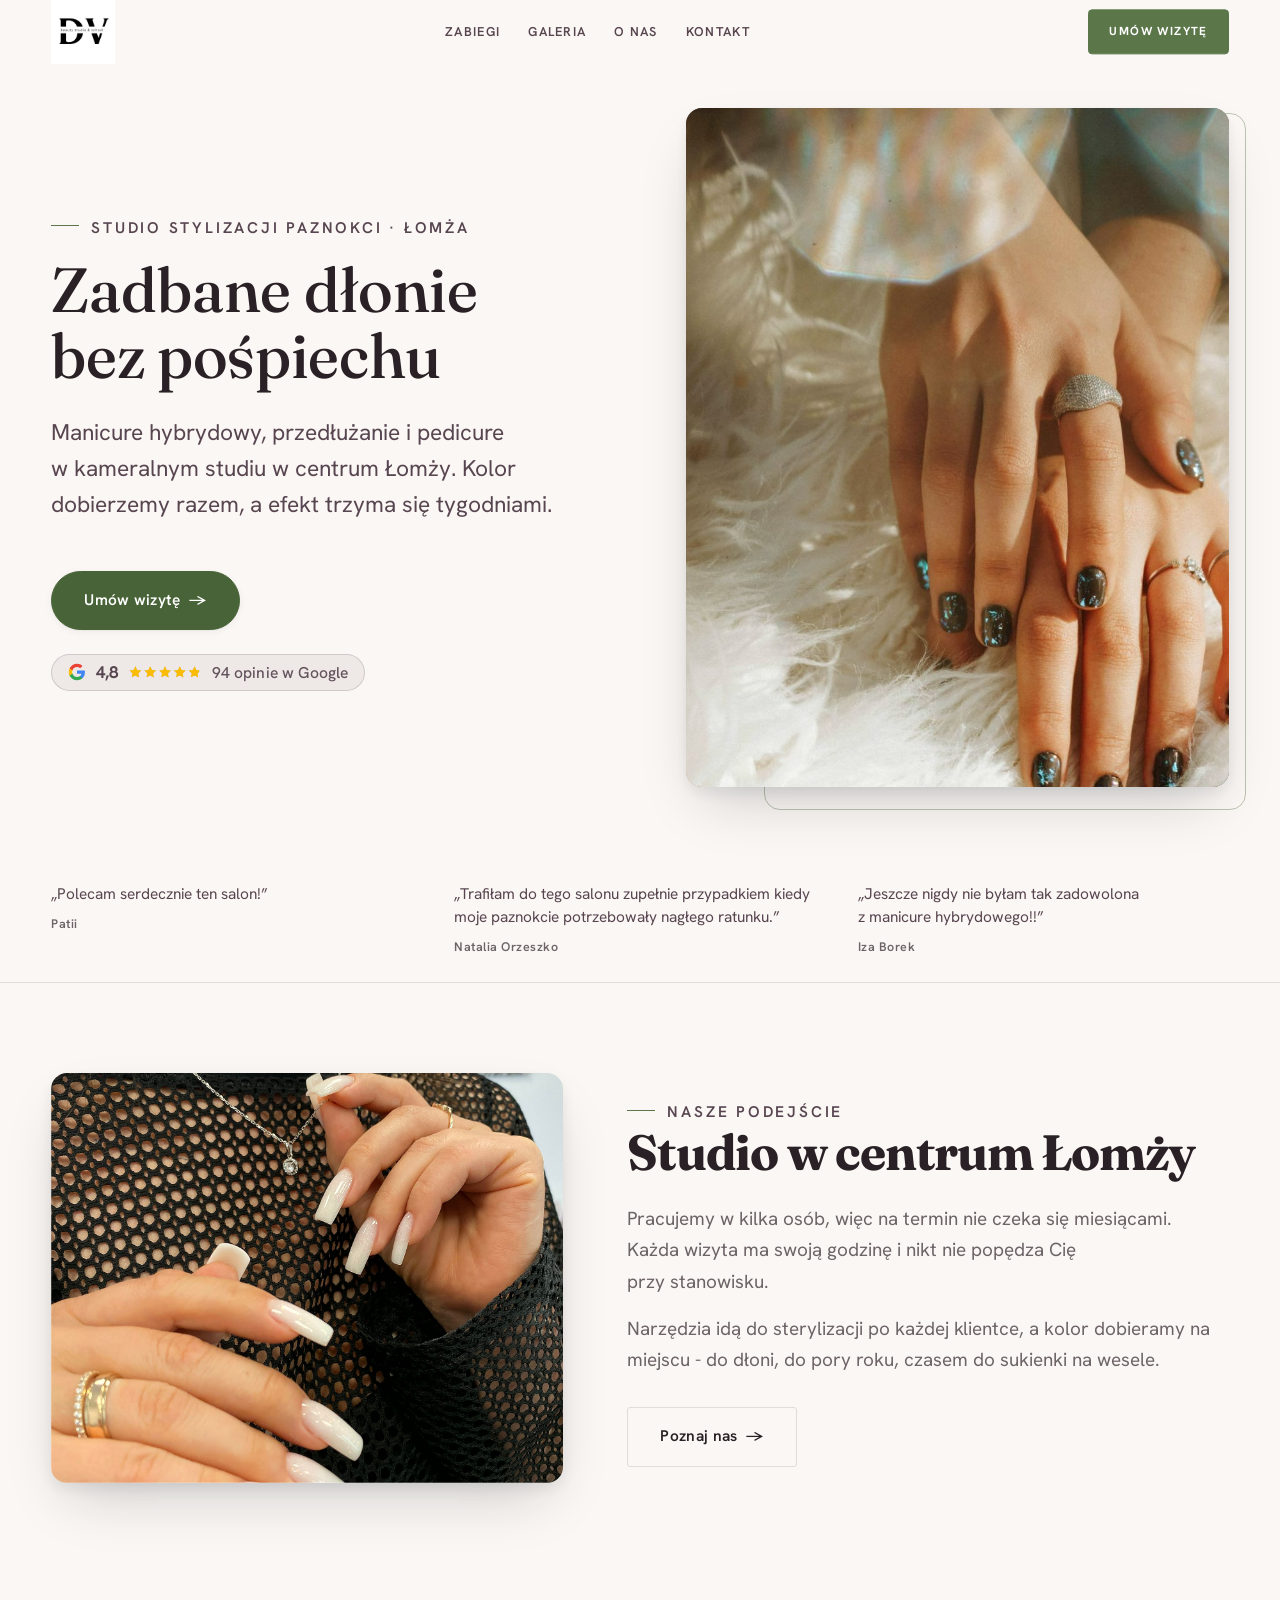
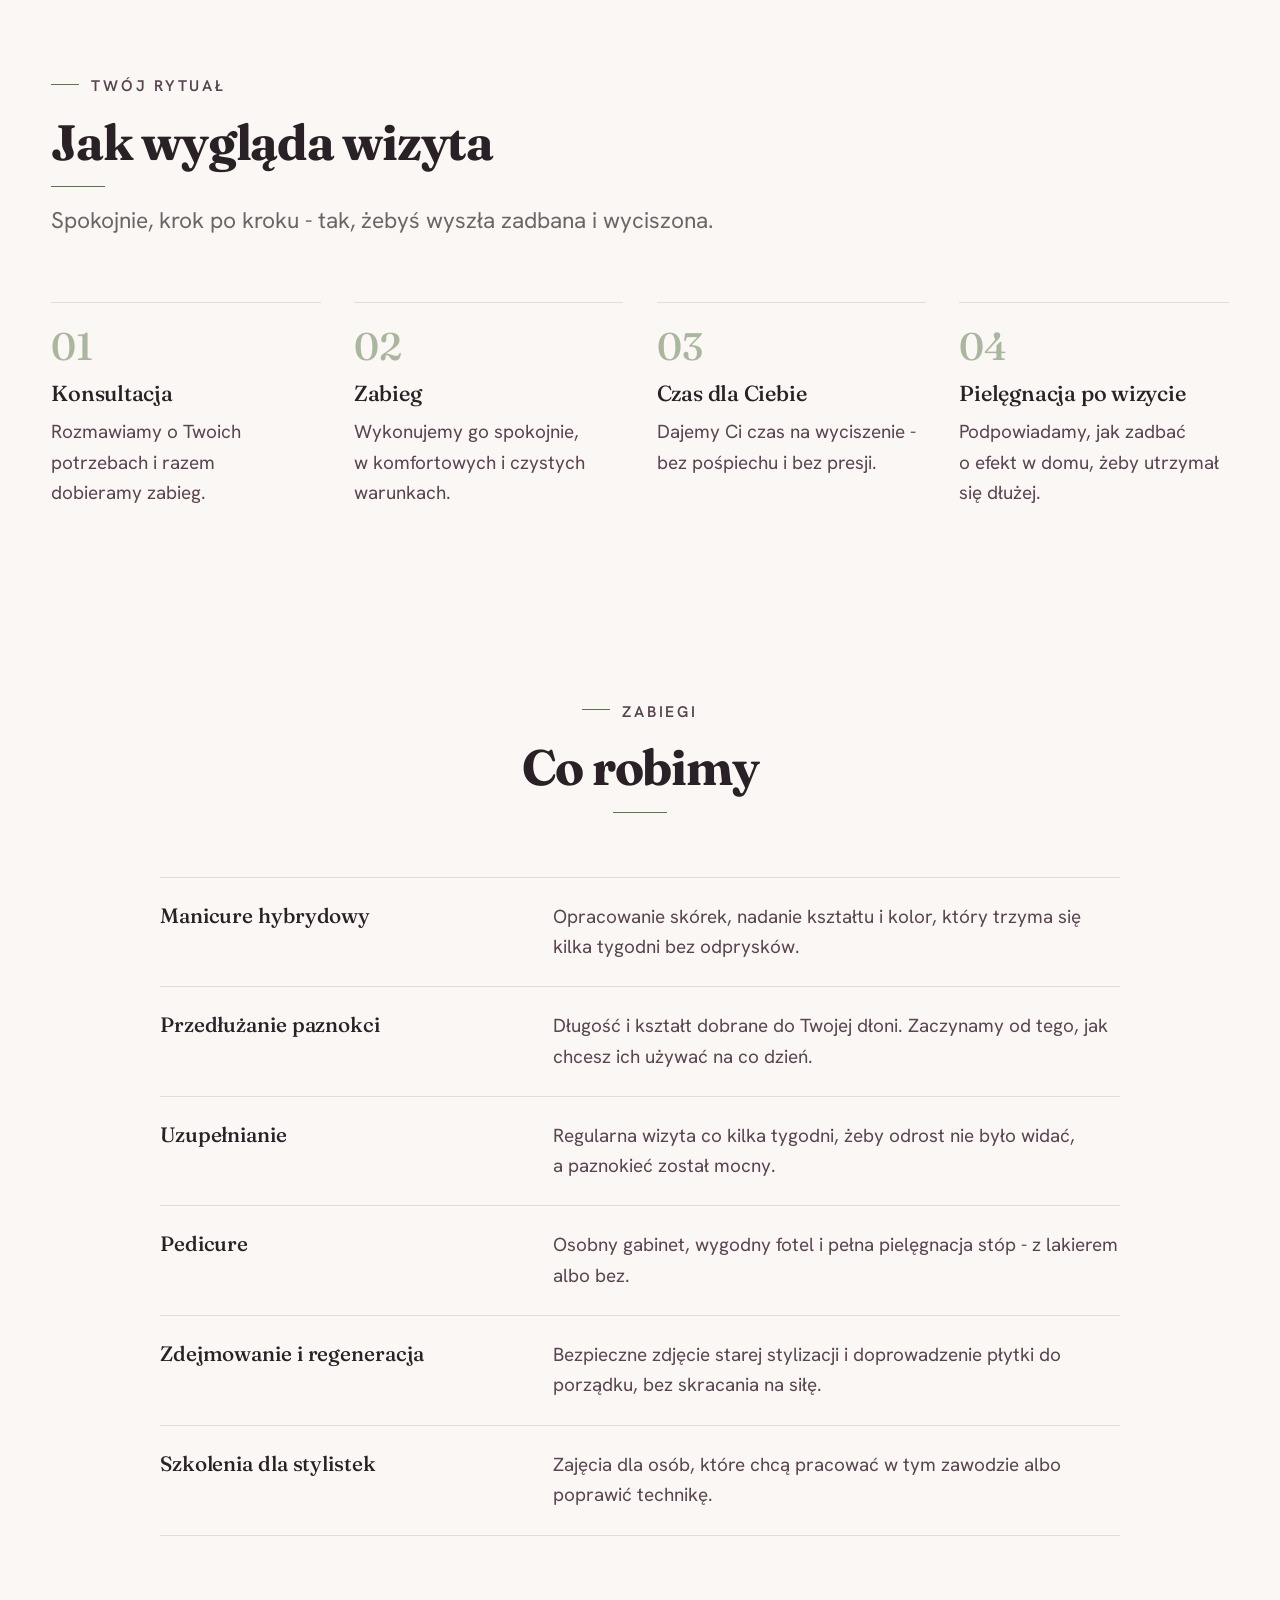
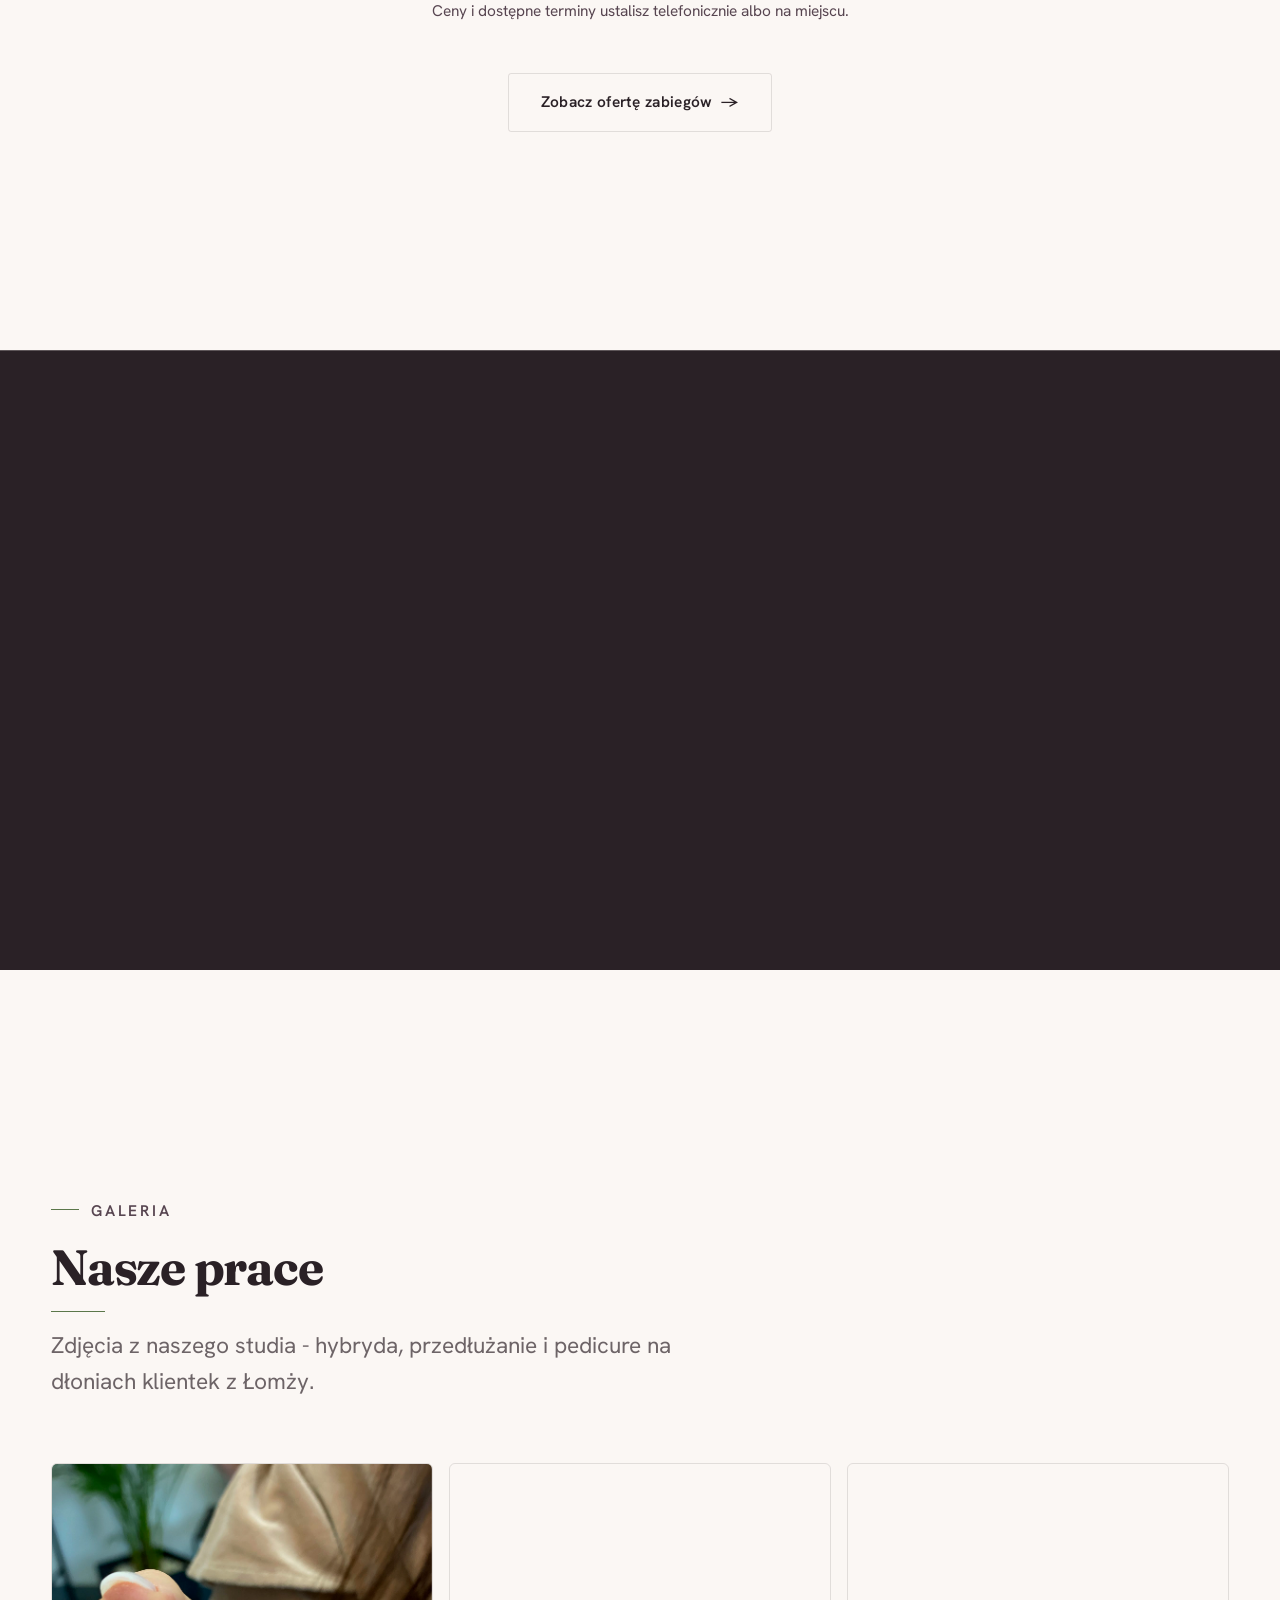
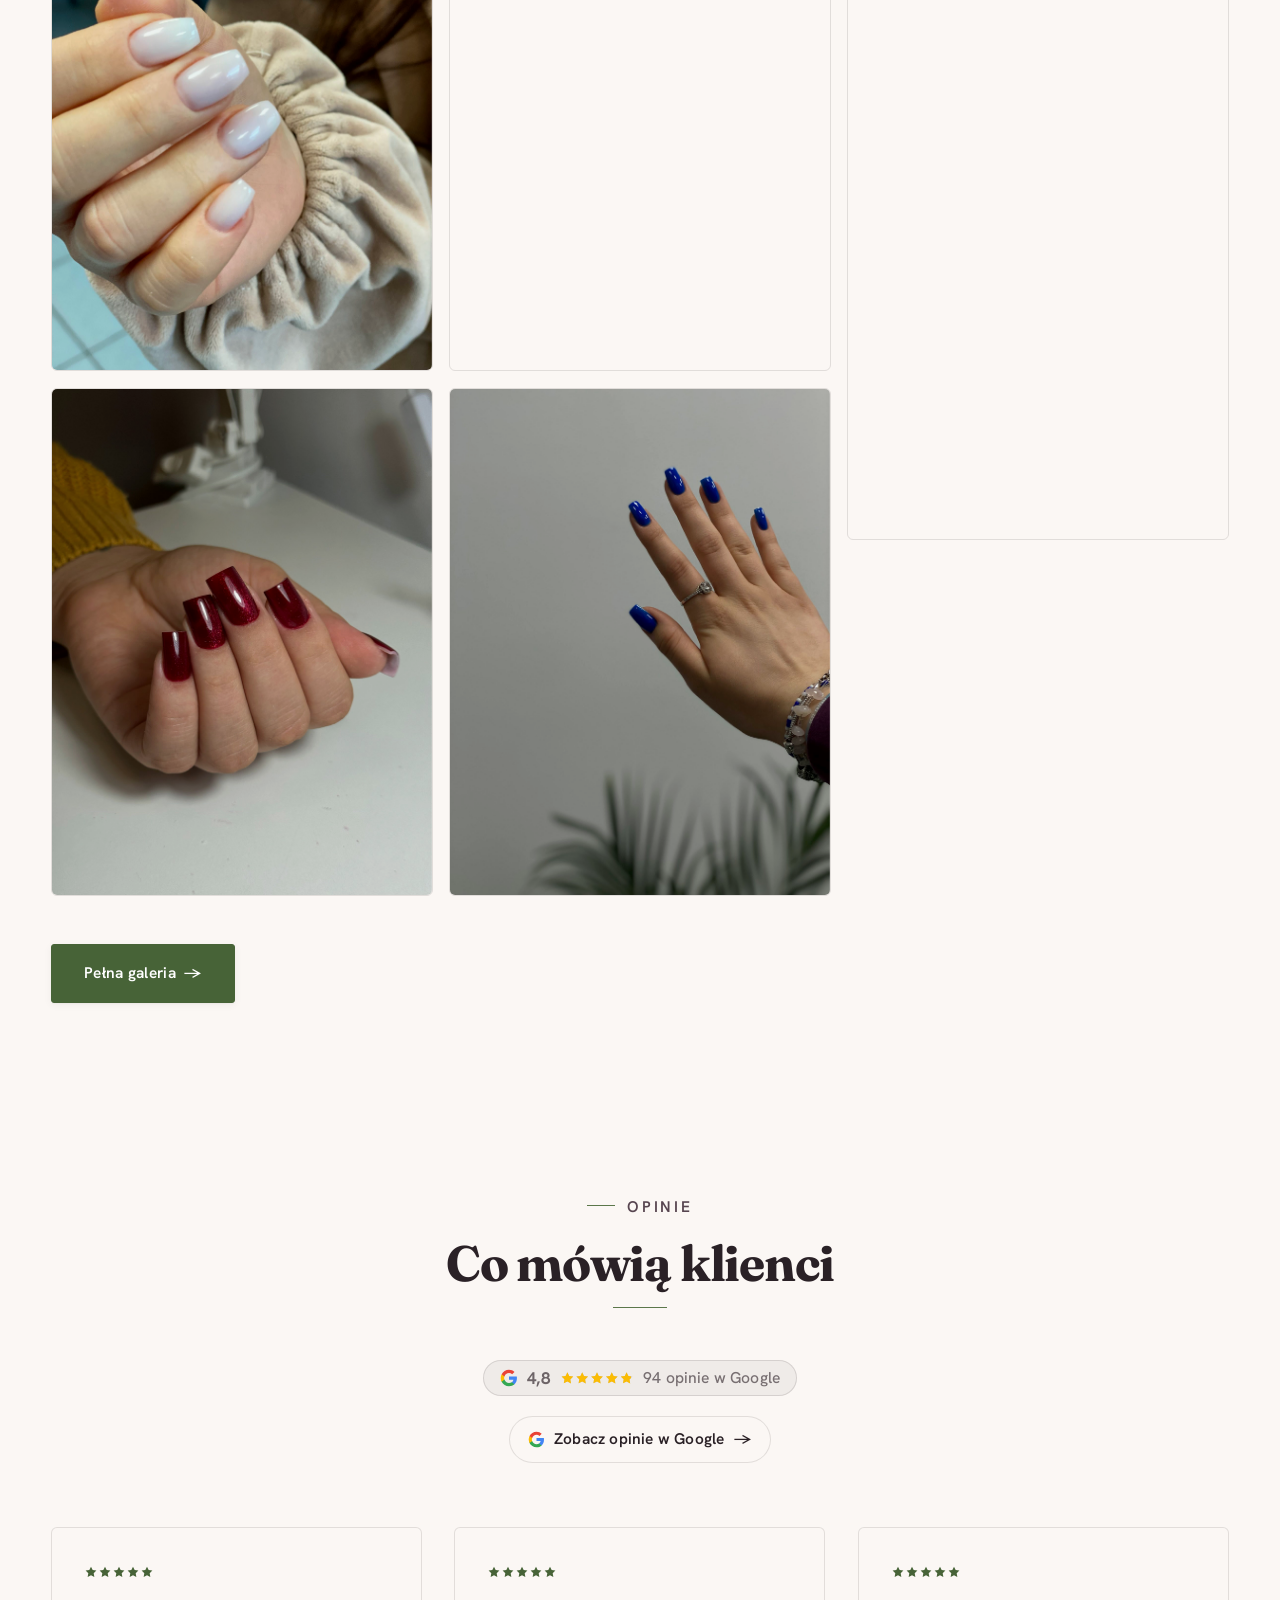
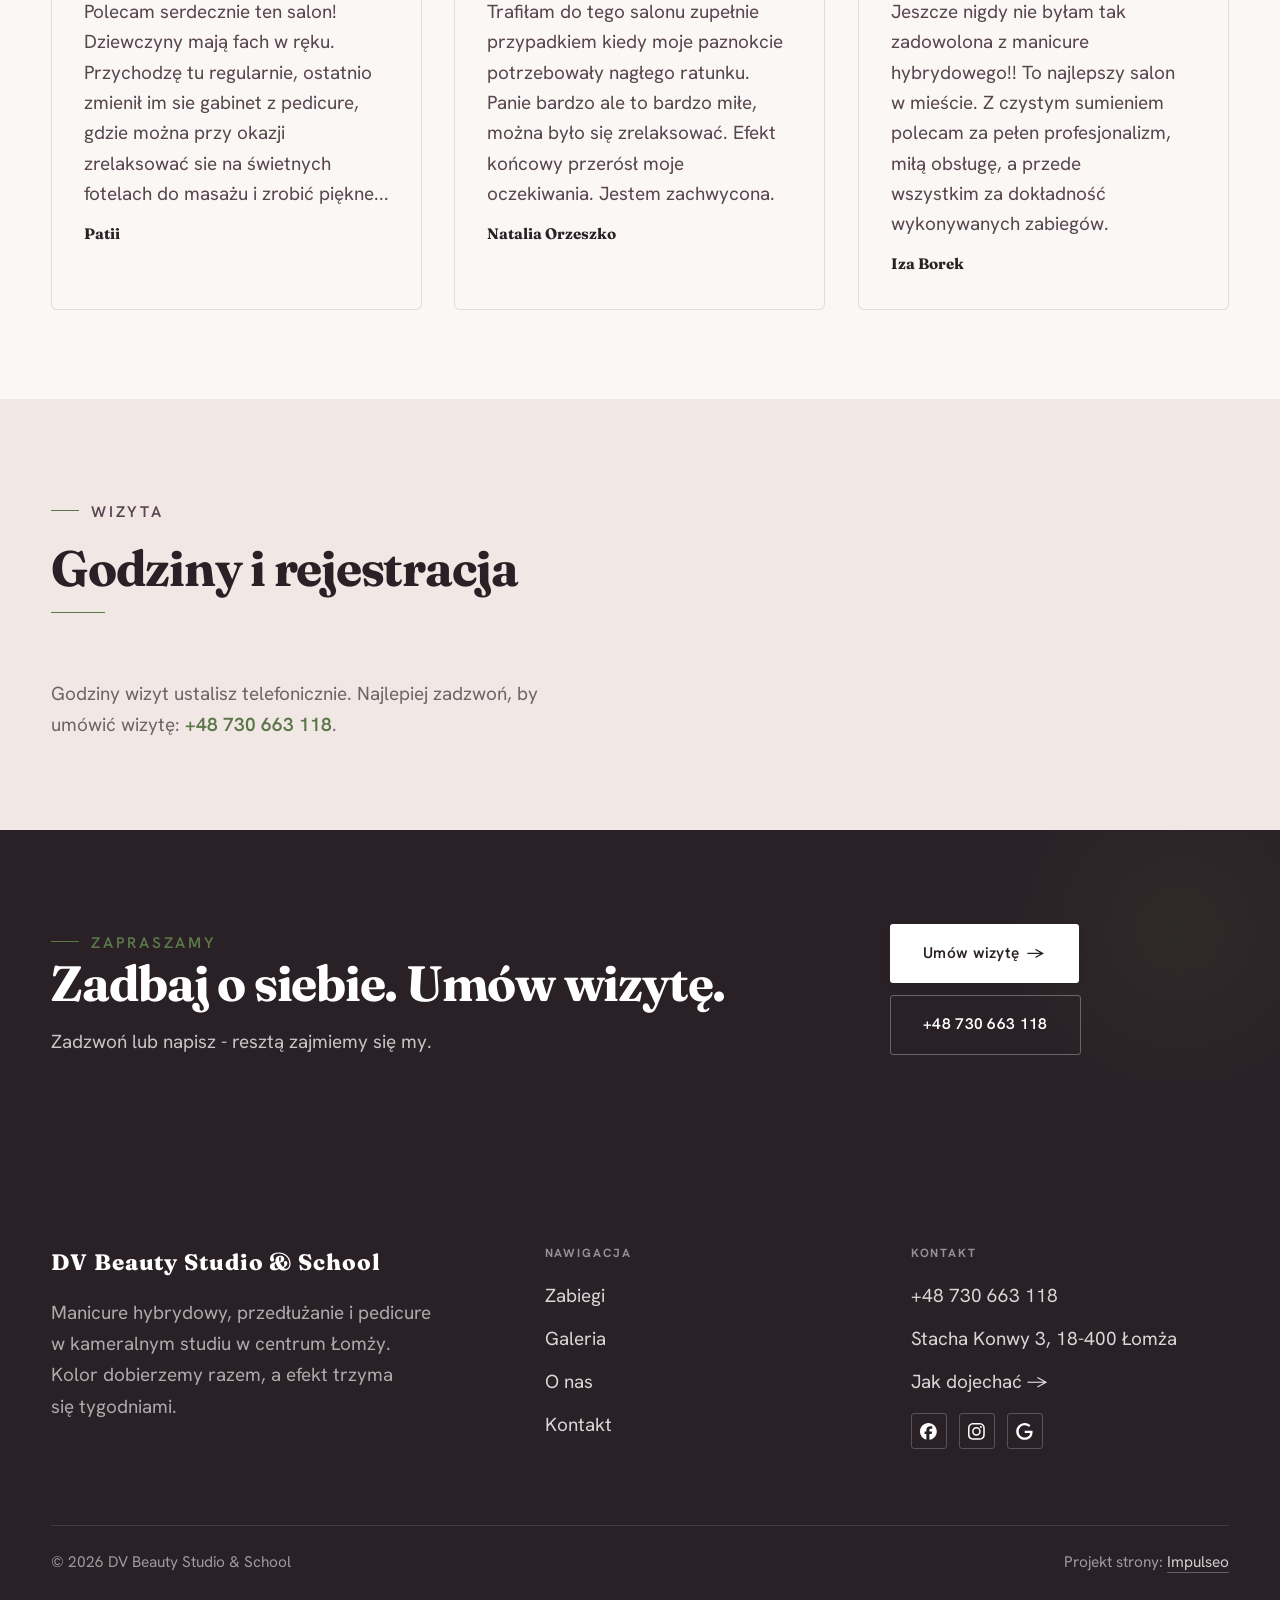
==== commit 8d9c6722: "Podbicie cache-bustera styles.css po fixie pagehead-soft Co-Authored-By: Claude Opus 5 (1M context) " ====
--- a/index.html
+++ b/index.html
@@ -21,7 +21,7 @@
 <link rel="preconnect" href="https://fonts.googleapis.com">
 <link rel="preconnect" href="https://fonts.gstatic.com" crossorigin>
 <link href="https://fonts.googleapis.com/css2?family=Fraunces:wght@500;600;700&family=Hanken+Grotesk:wght@400;500;600&display=swap" rel="stylesheet">
-<link rel="stylesheet" href="assets/styles.css?v=def49a6e">
+<link rel="stylesheet" href="assets/styles.css?v=09008f96">
 </head>
 <body>
 
--- a/assets/styles.css
+++ b/assets/styles.css
@@ -821,8 +821,8 @@
 .pagehead-soft .eyebrow{color:var(--ink-soft)}
 .pagehead-soft .eyebrow::before{background:var(--accent)}
 .pagehead-soft p{color:var(--ink-soft);margin-top:var(--space-4);max-width:46ch}
-.pagehead-soft .ph-fig{margin:0;aspect-ratio:4/3;border-radius:16px;overflow:hidden;box-shadow:var(--sh-md)}
-.pagehead-soft .ph-fig img{width:100%;height:100%;object-fit:cover}
+.pagehead-soft .ph-fig{position:relative;margin:0;aspect-ratio:4/3;border-radius:16px;overflow:hidden;box-shadow:var(--sh-md)}
+.pagehead-soft .ph-fig img{position:absolute;inset:0;width:100%;height:100%;object-fit:cover}
 .pagehead-soft .ph-copy{order:-1}   /* figure PIERWSZE w DOM (blur-guard) -> copy wizualnie z lewej przez order */
 @media(max-width:860px){.pagehead-soft .wrap{grid-template-columns:1fr}.pagehead-soft .ph-copy{order:0}.pagehead-soft .ph-fig{aspect-ratio:16/10}}
 
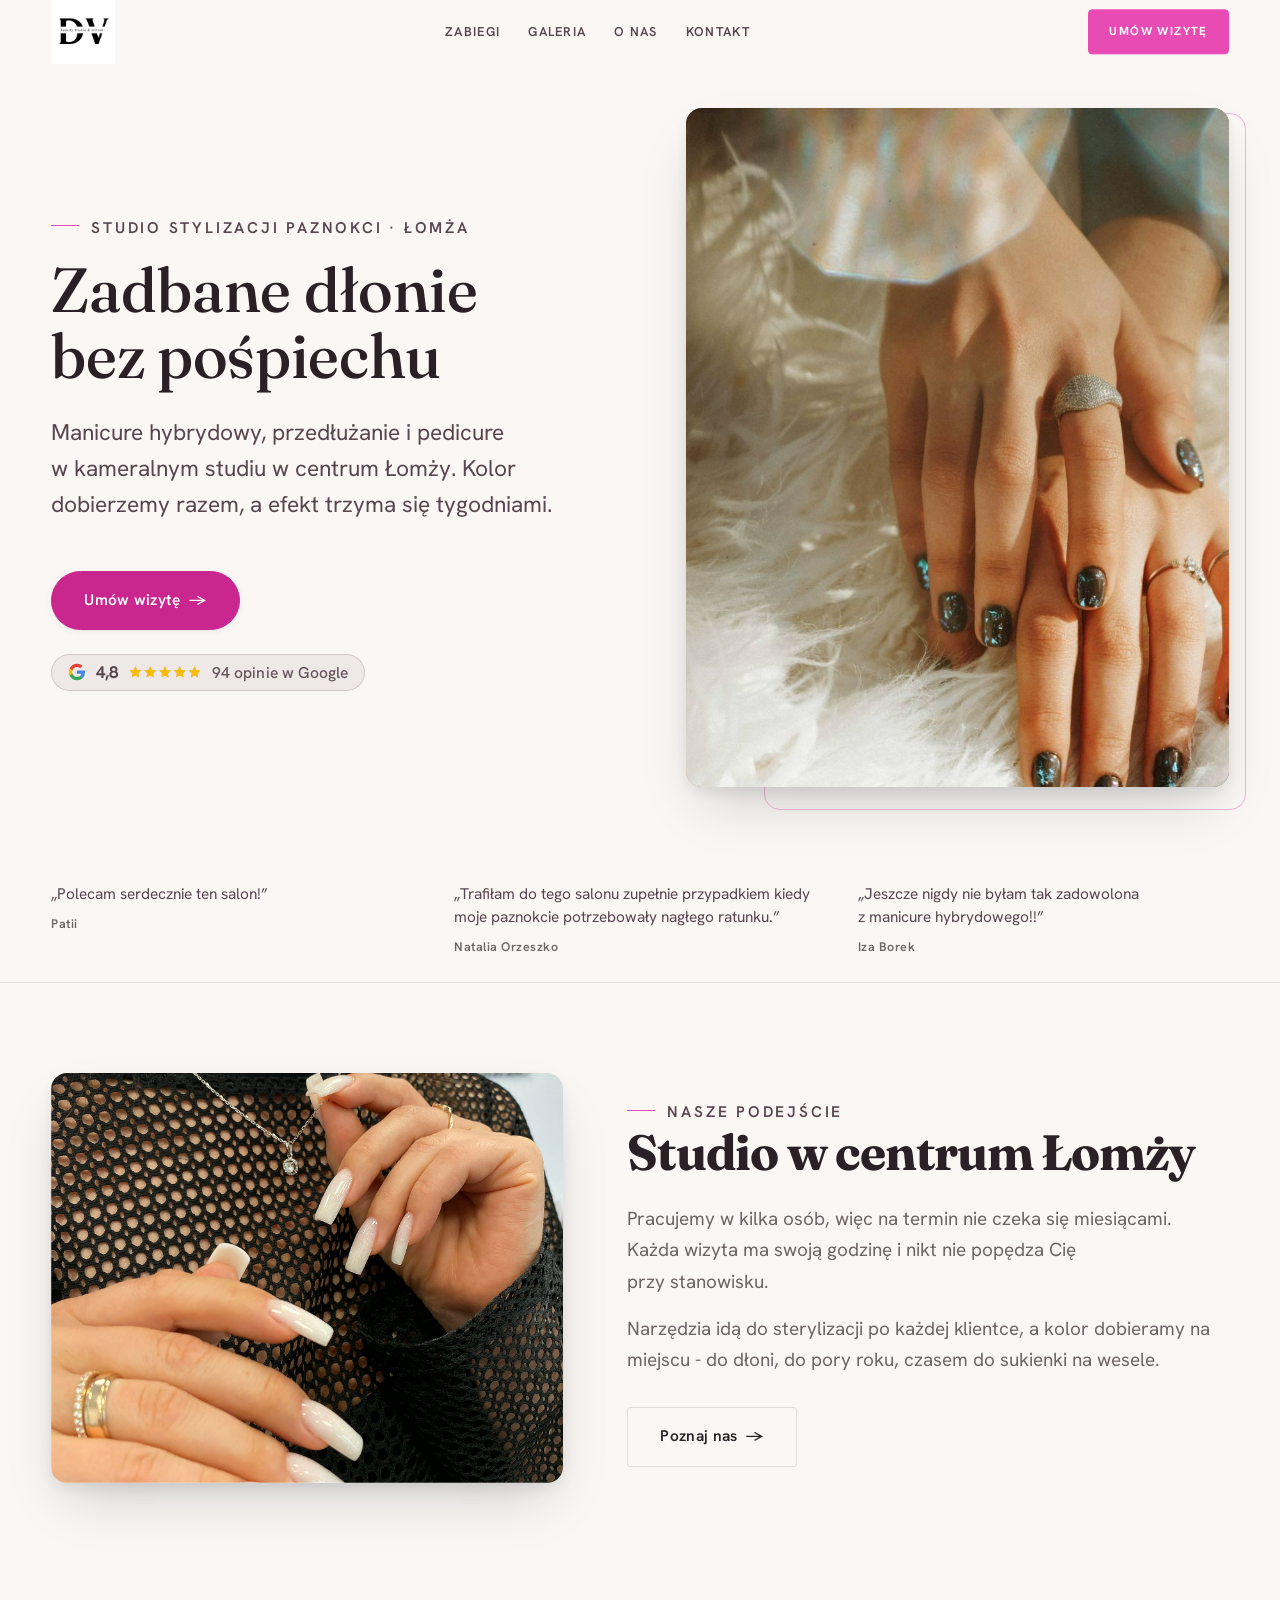
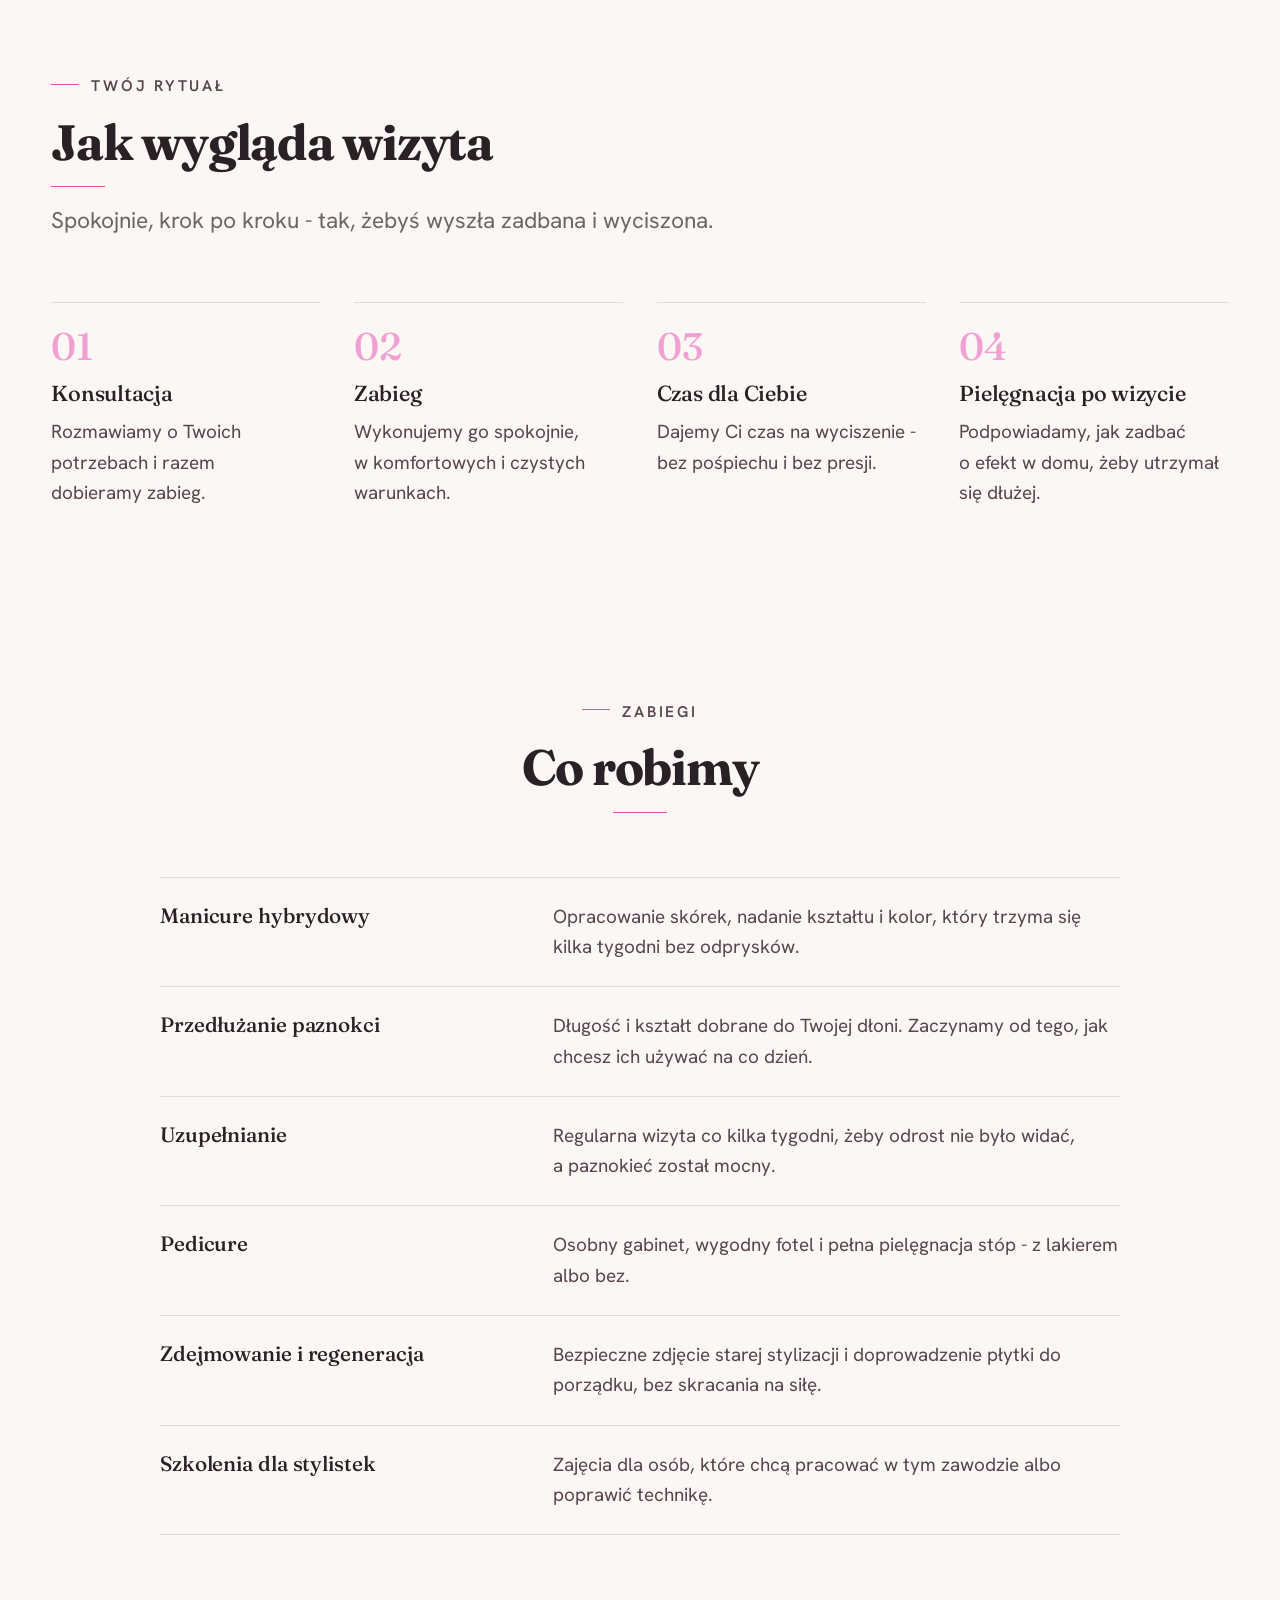
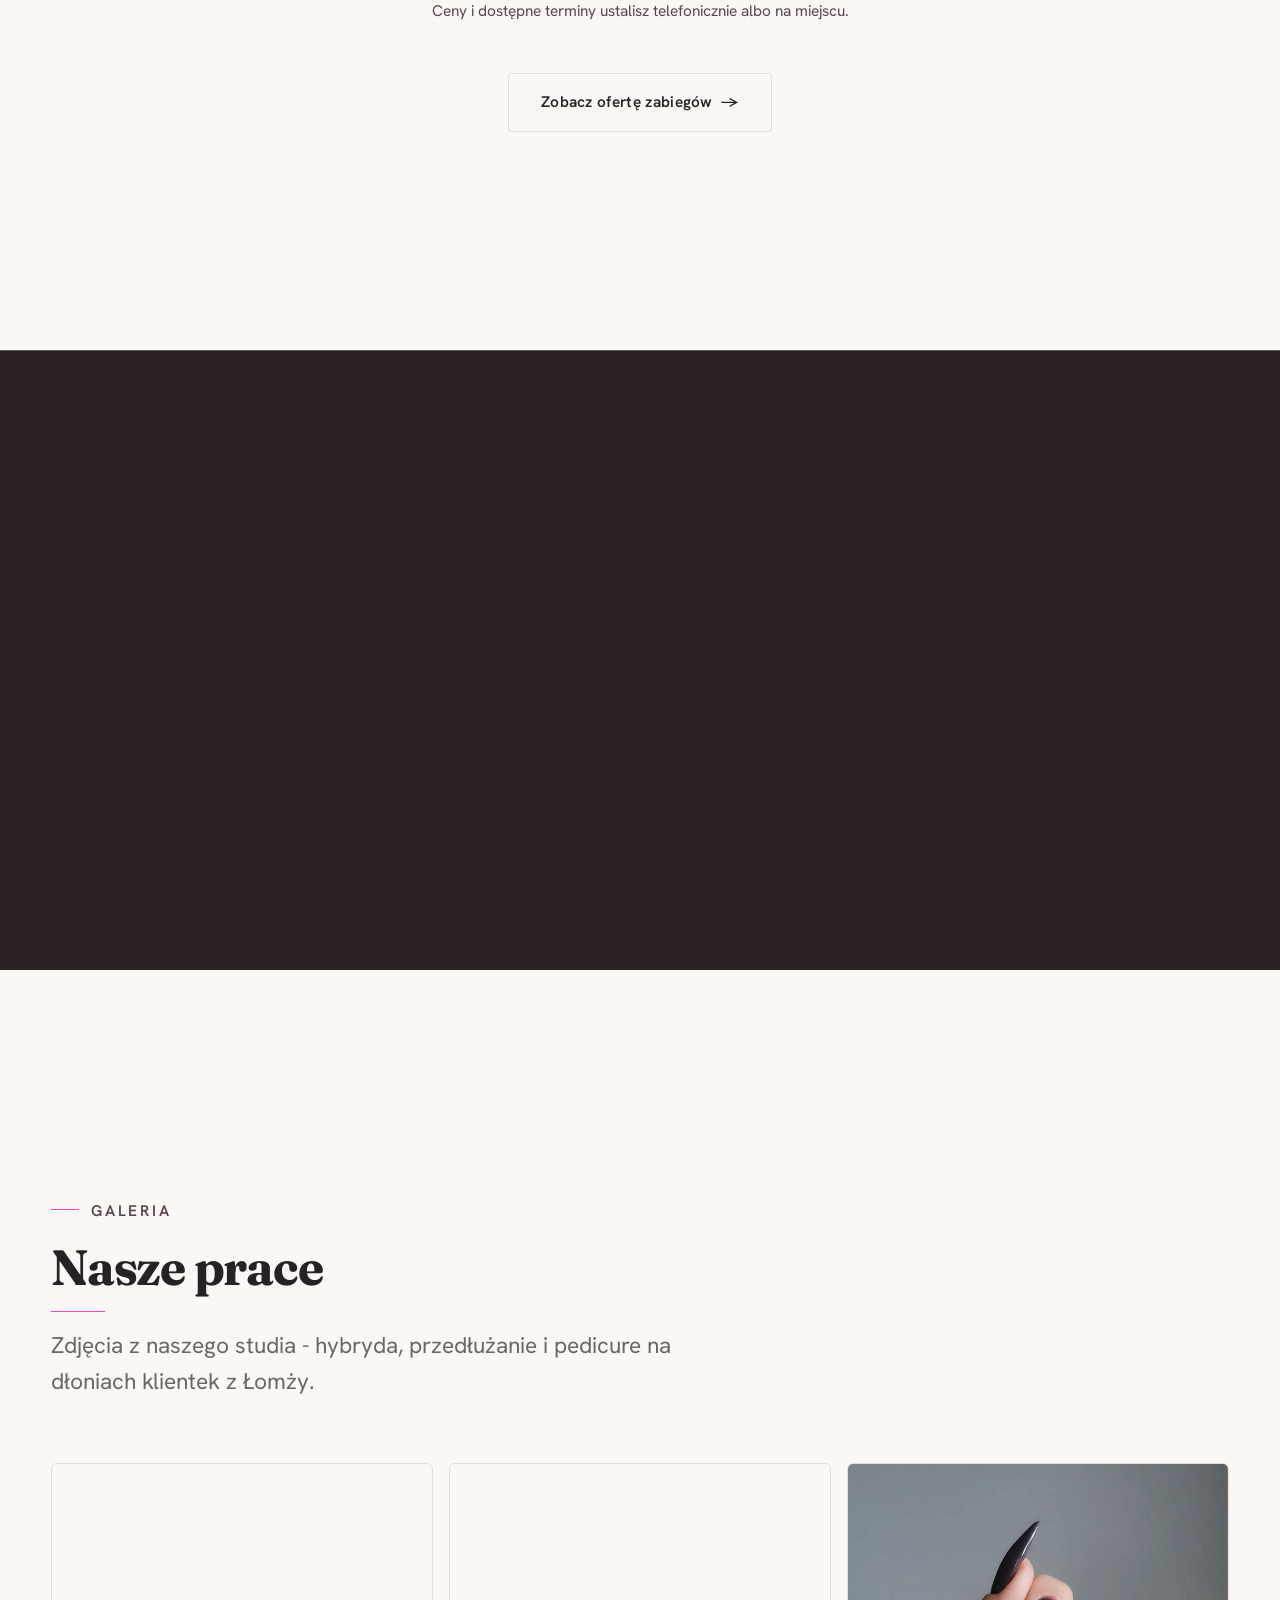
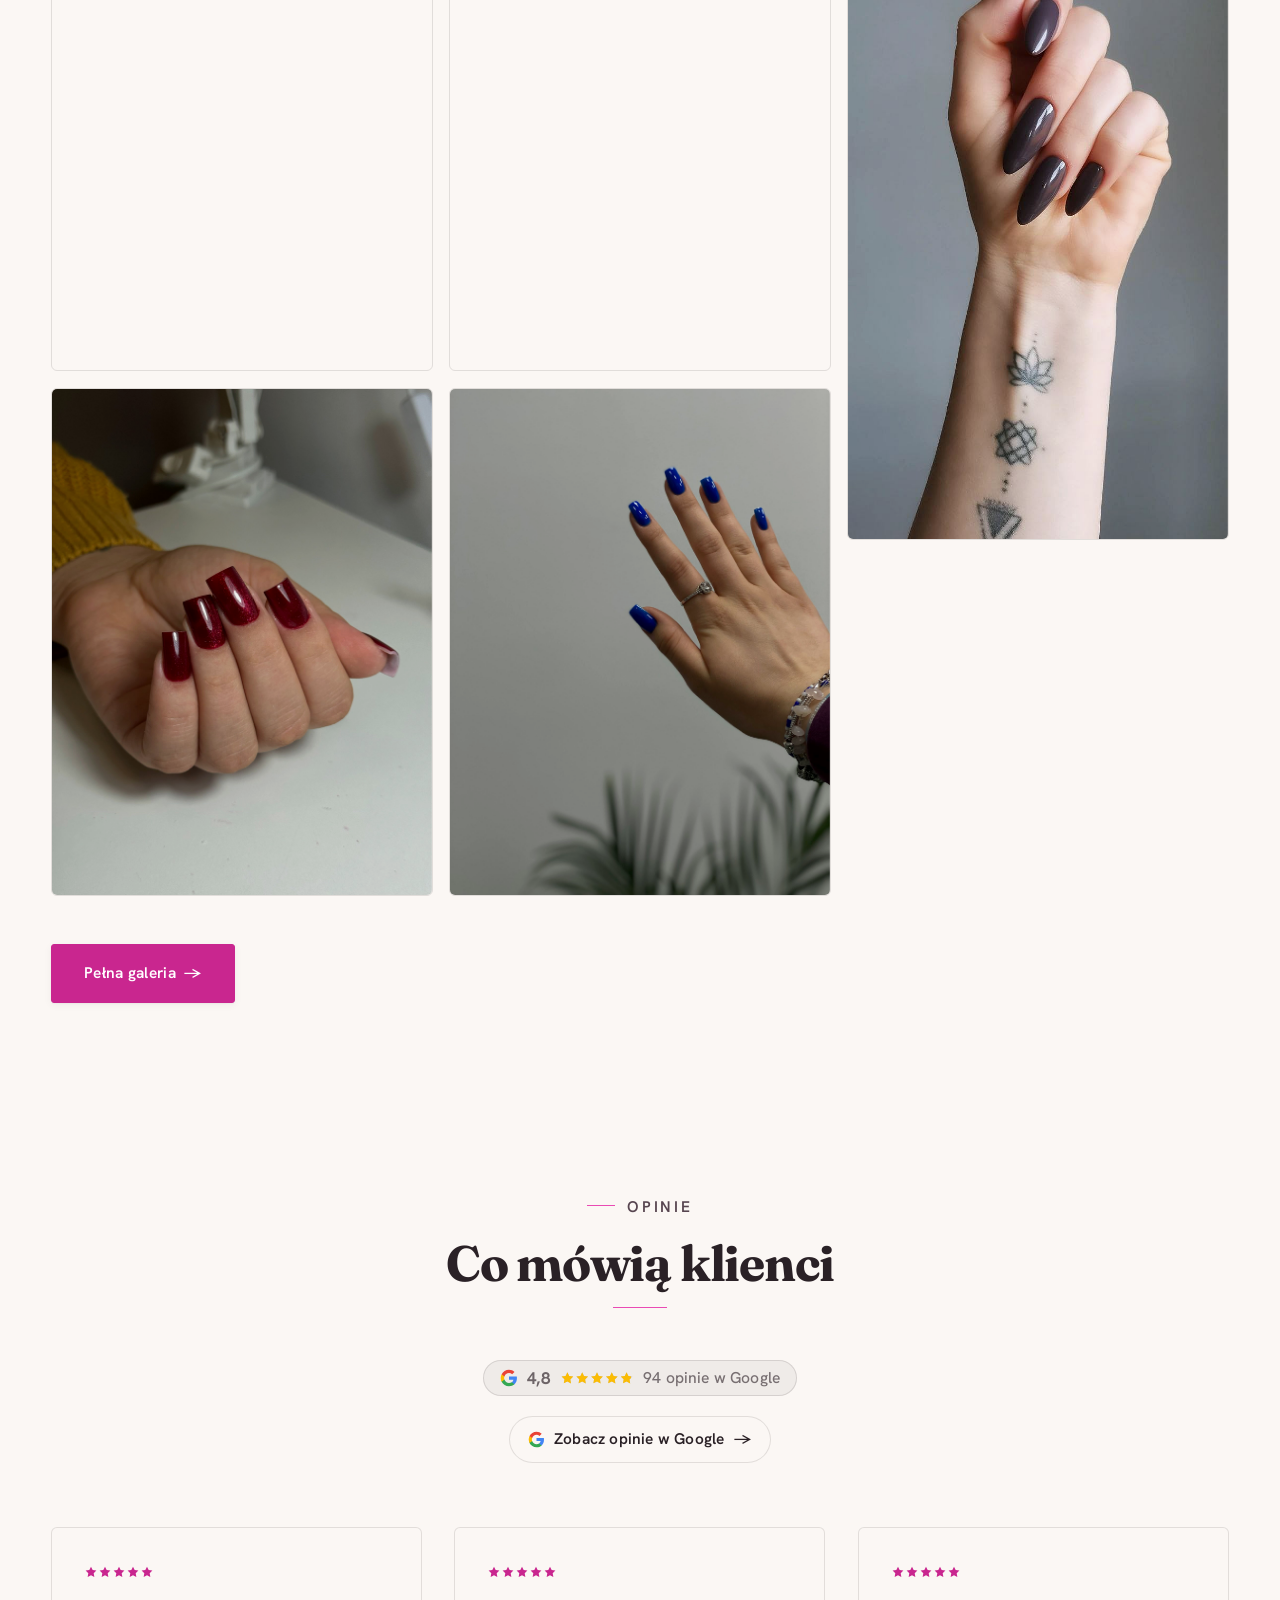
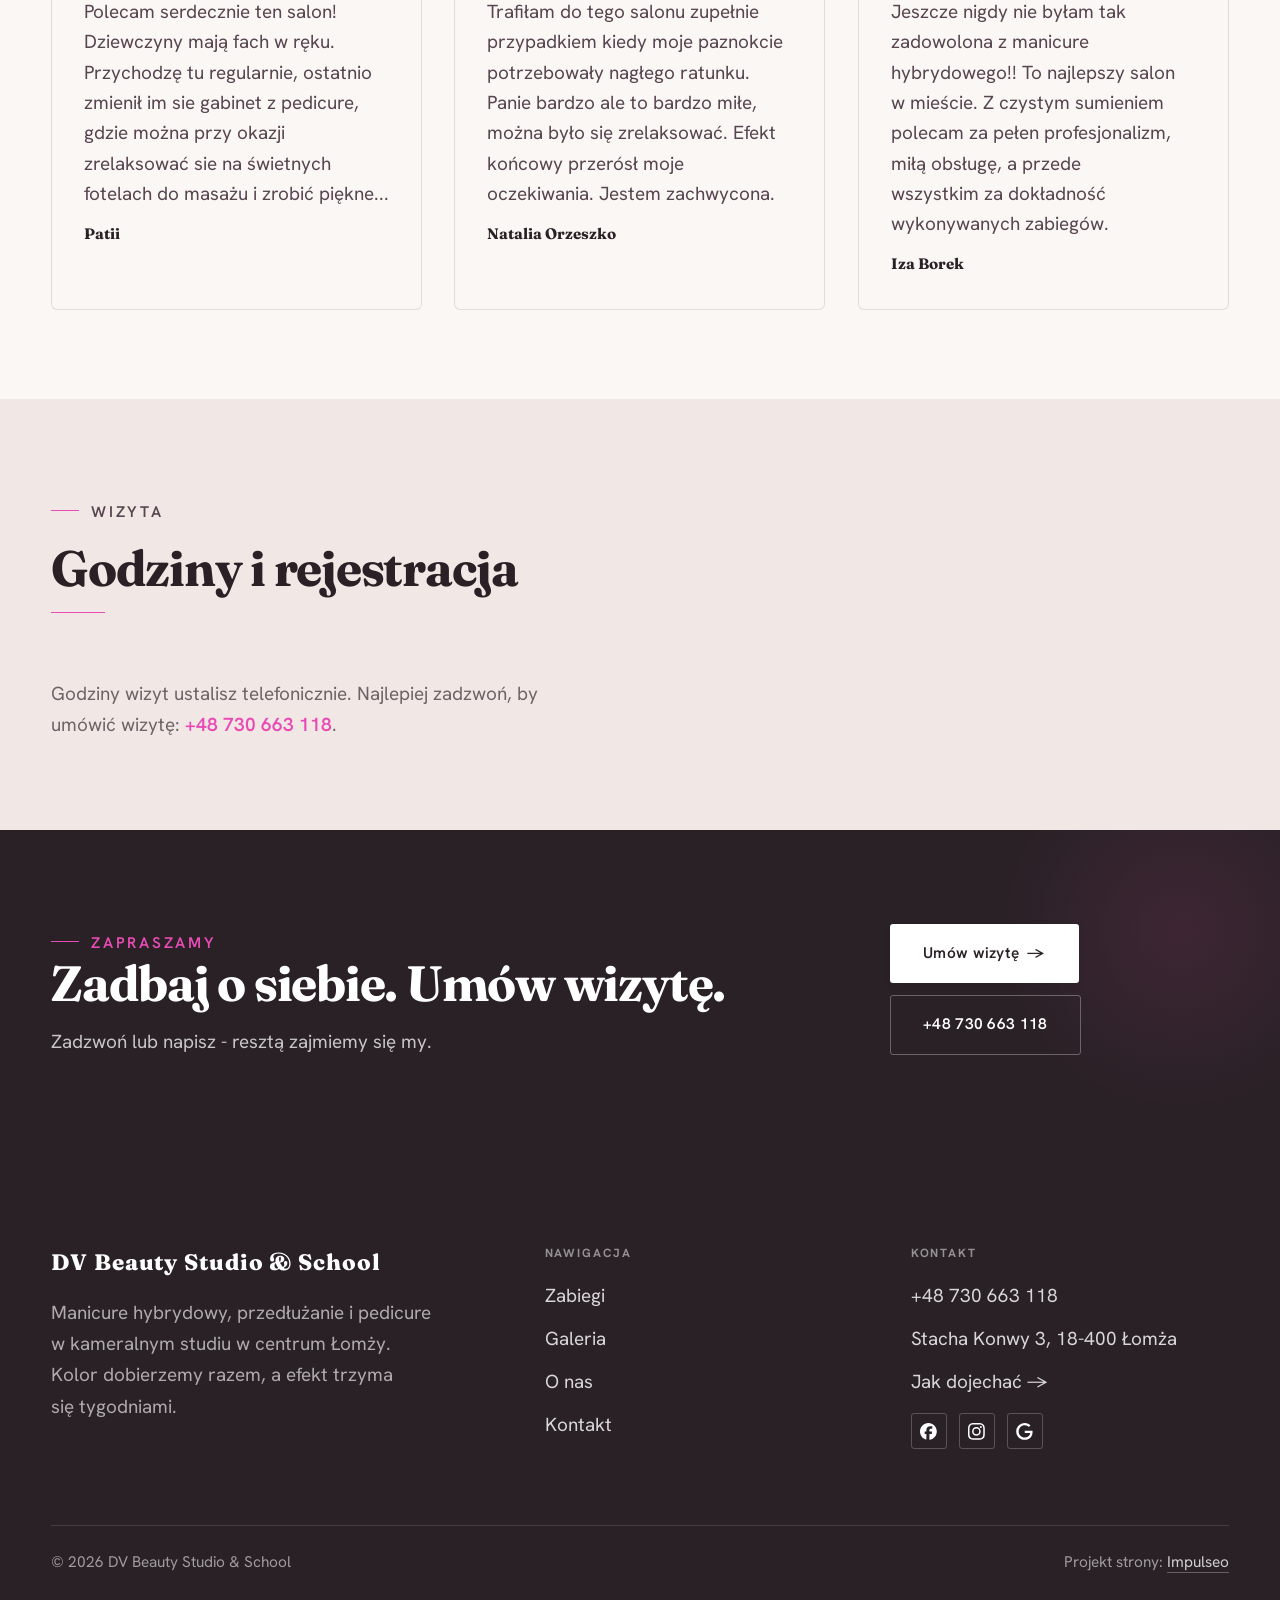
==== commit a76efdc6: "Paleta: zielony akcent -> roz fuksja #E94BB4 (probka od klienta) --accent #E94BB4, --accent-d #C9268" ====
--- a/index.html
+++ b/index.html
@@ -21,7 +21,7 @@
 <link rel="preconnect" href="https://fonts.googleapis.com">
 <link rel="preconnect" href="https://fonts.gstatic.com" crossorigin>
 <link href="https://fonts.googleapis.com/css2?family=Fraunces:wght@500;600;700&family=Hanken+Grotesk:wght@400;500;600&display=swap" rel="stylesheet">
-<link rel="stylesheet" href="assets/styles.css?v=09008f96">
+<link rel="stylesheet" href="assets/styles.css?v=cdf09704">
 </head>
 <body>
 
--- a/assets/styles.css
+++ b/assets/styles.css
@@ -1746,11 +1746,13 @@
 .nav .nav-links a.btn-accent{color:#fff}
 .btn-accent[data-accent-d],.cta-d .btn-accent{color:#fff}
 
-/* === rozróżnienie palety: zieleń butelkowa (odtworzona z rejestru) ===
+/* === rozróżnienie palety: róż fuksja (wybór klienta 31.08.2026, próbka #E94BB4) ===
    Blokada powtórzeń (13.08.2026): ten sam odcień nie idzie do kolejnych
    klientów pod rząd. Wybór zapisany w palety-uzyte.json, więc przebudowa
-   tego dema odtworzy DOKŁADNIE ten kolor. */
-:root{--accent:#5B774A;--accent-d:#476337;--accent-soft:rgba(91,119,74,.10);--gold:#5B774A;}
+   tego dema odtworzy DOKŁADNIE ten kolor.
+   --accent-d ciemniejszy o tyle, by biały tekst na CTA trzymał 5,0:1 (tyle co poprzednia zieleń). */
+:root{--accent:#E94BB4;--accent-d:#C9268F;--accent-soft:rgba(233,75,180,.10);--gold:#E94BB4;}
 .btn-accent{color:#fff}
 .nav .nav-links a.btn-accent{color:#fff}
 .btn-accent[data-accent-d],.cta-d .btn-accent{color:#fff}
+.btn-accent:hover,.sticky-reserve .sr-book:hover{background:#D12C97;border-color:#D12C97}  /* hover jaśniejszy od --accent-d, ale wciąż 4,6:1 z bielą */
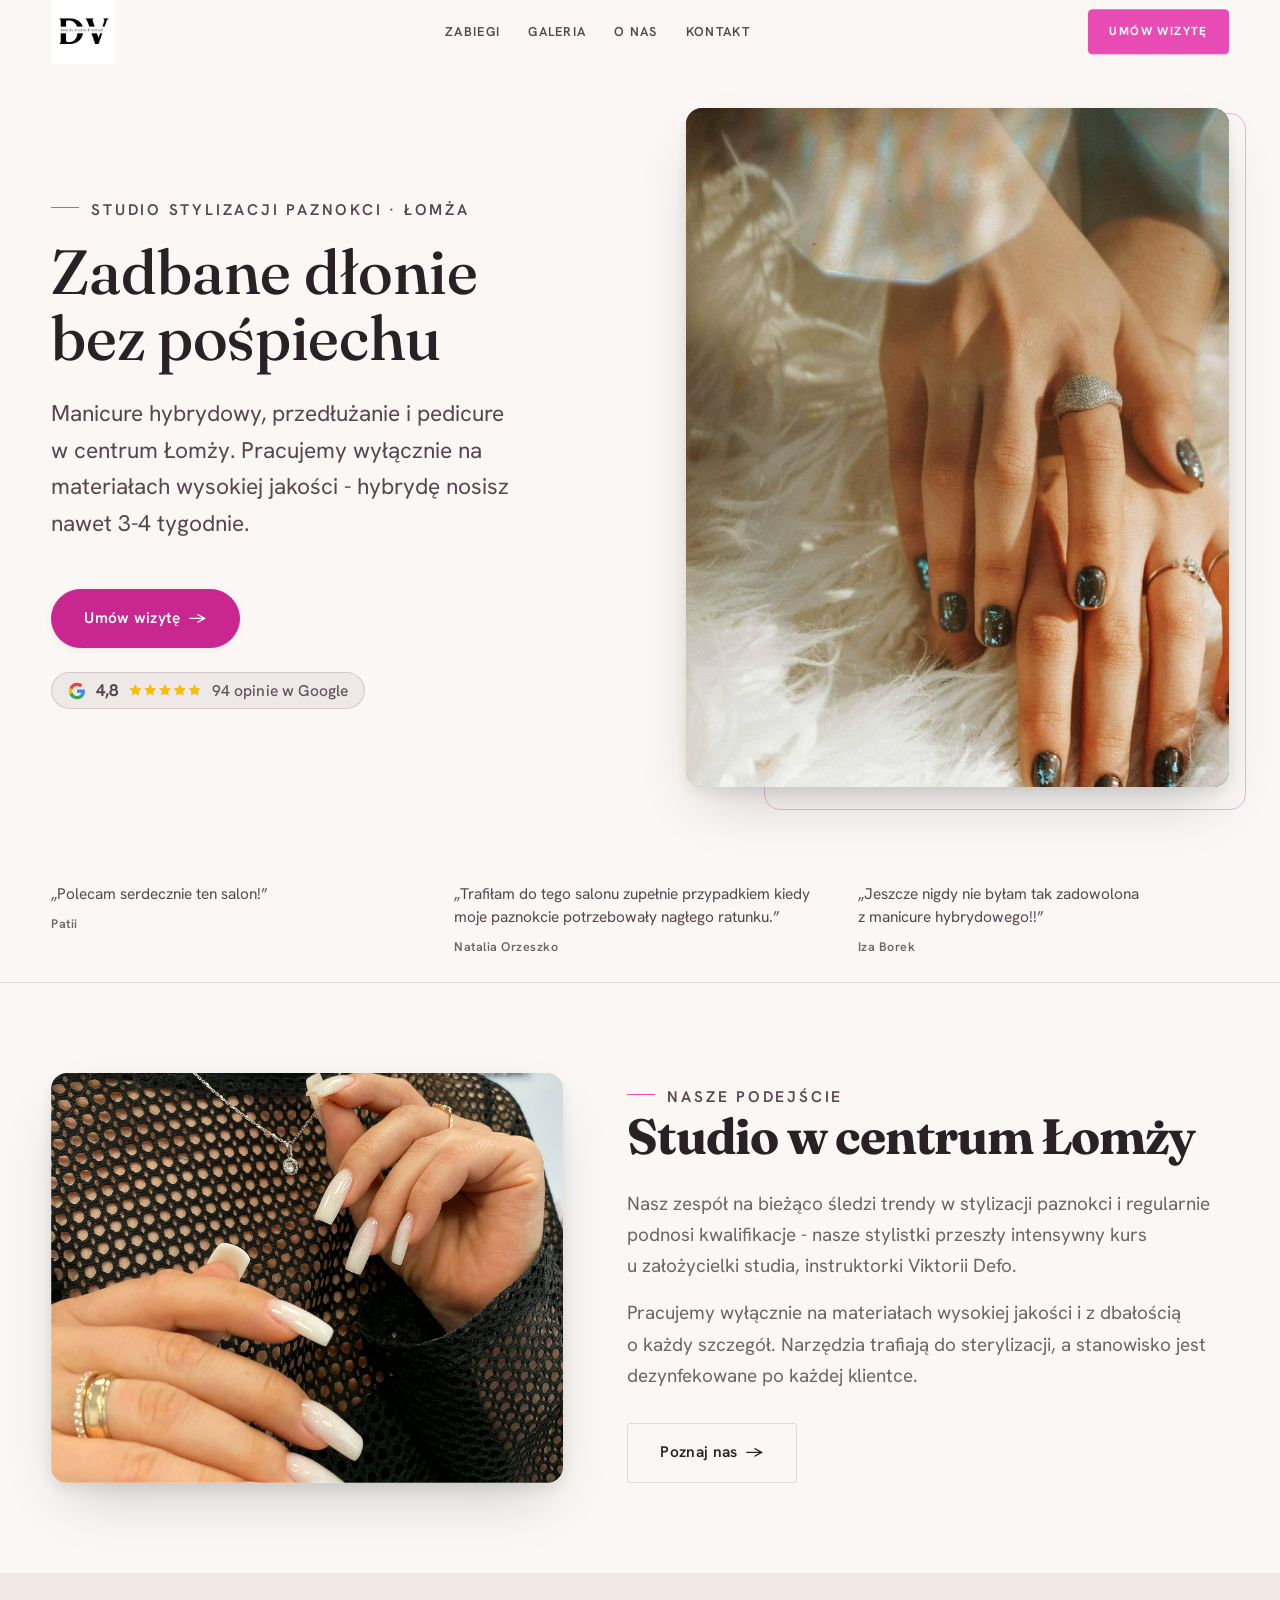
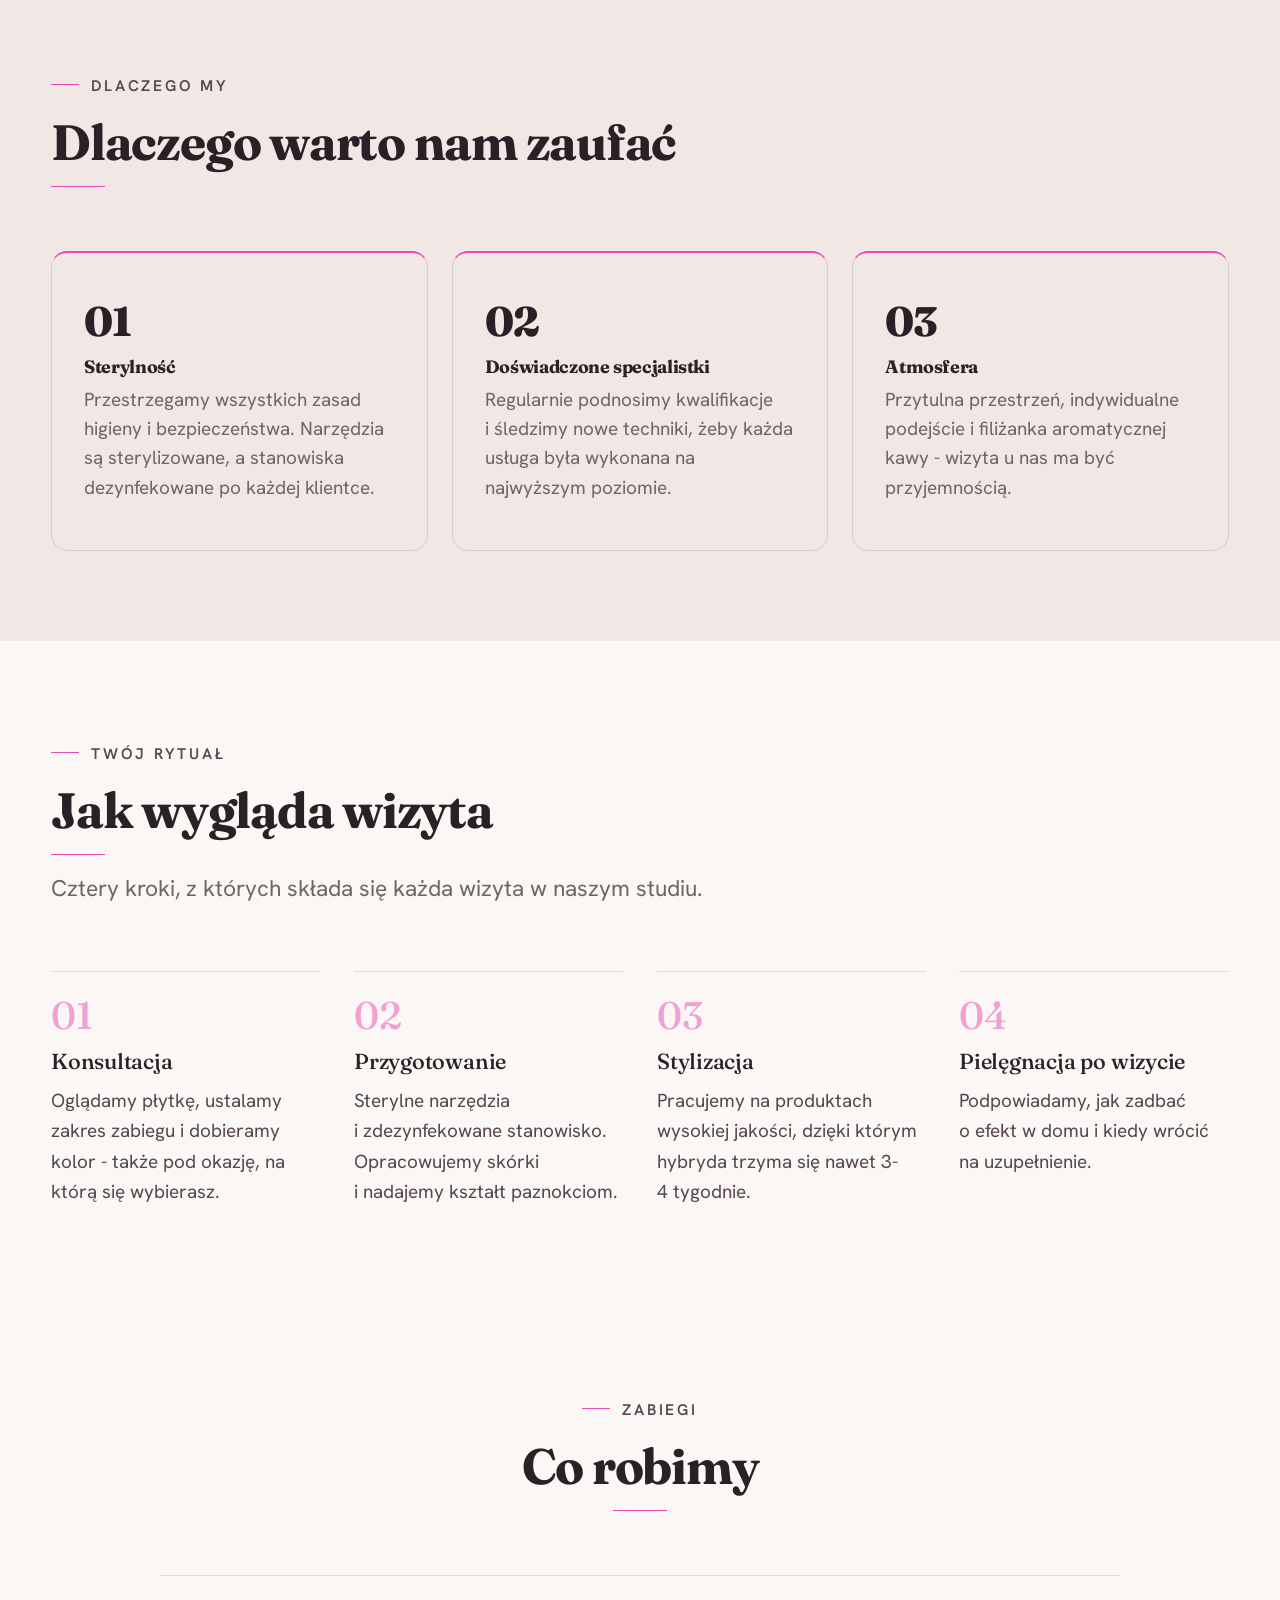
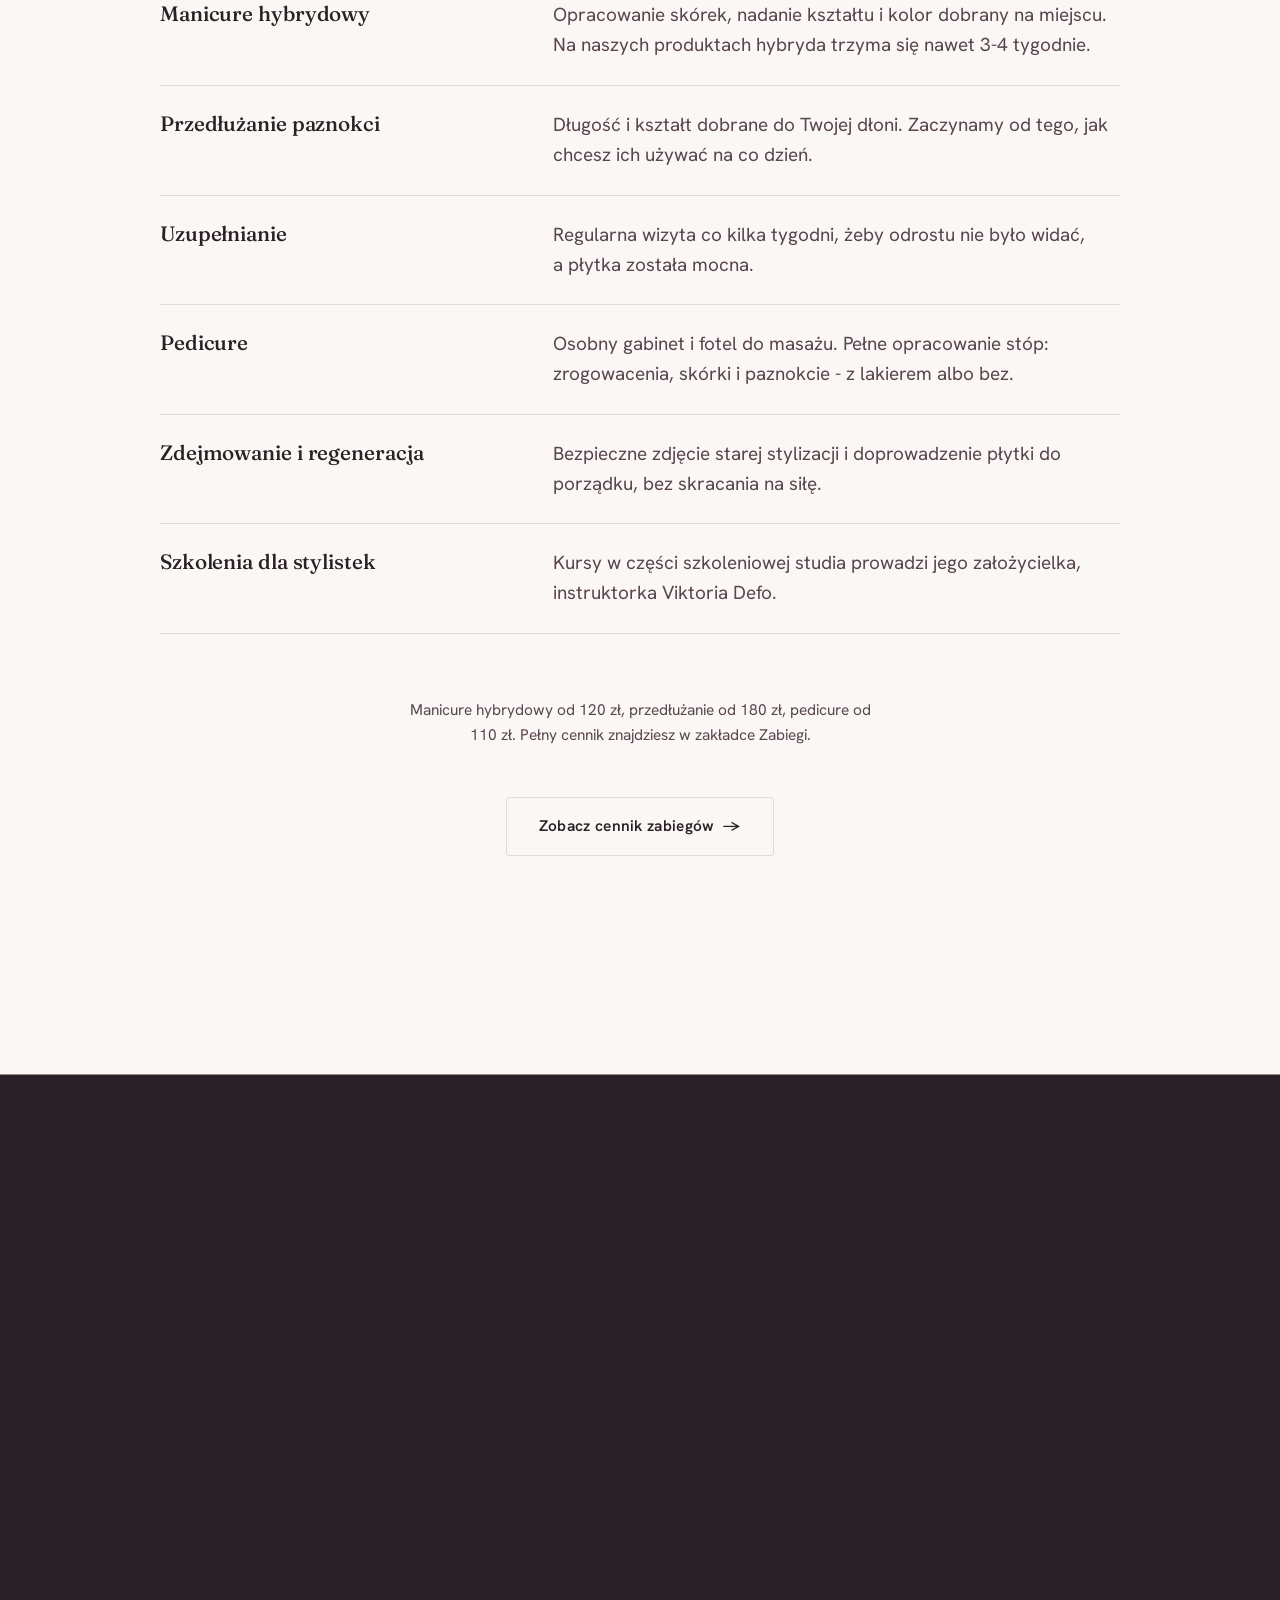
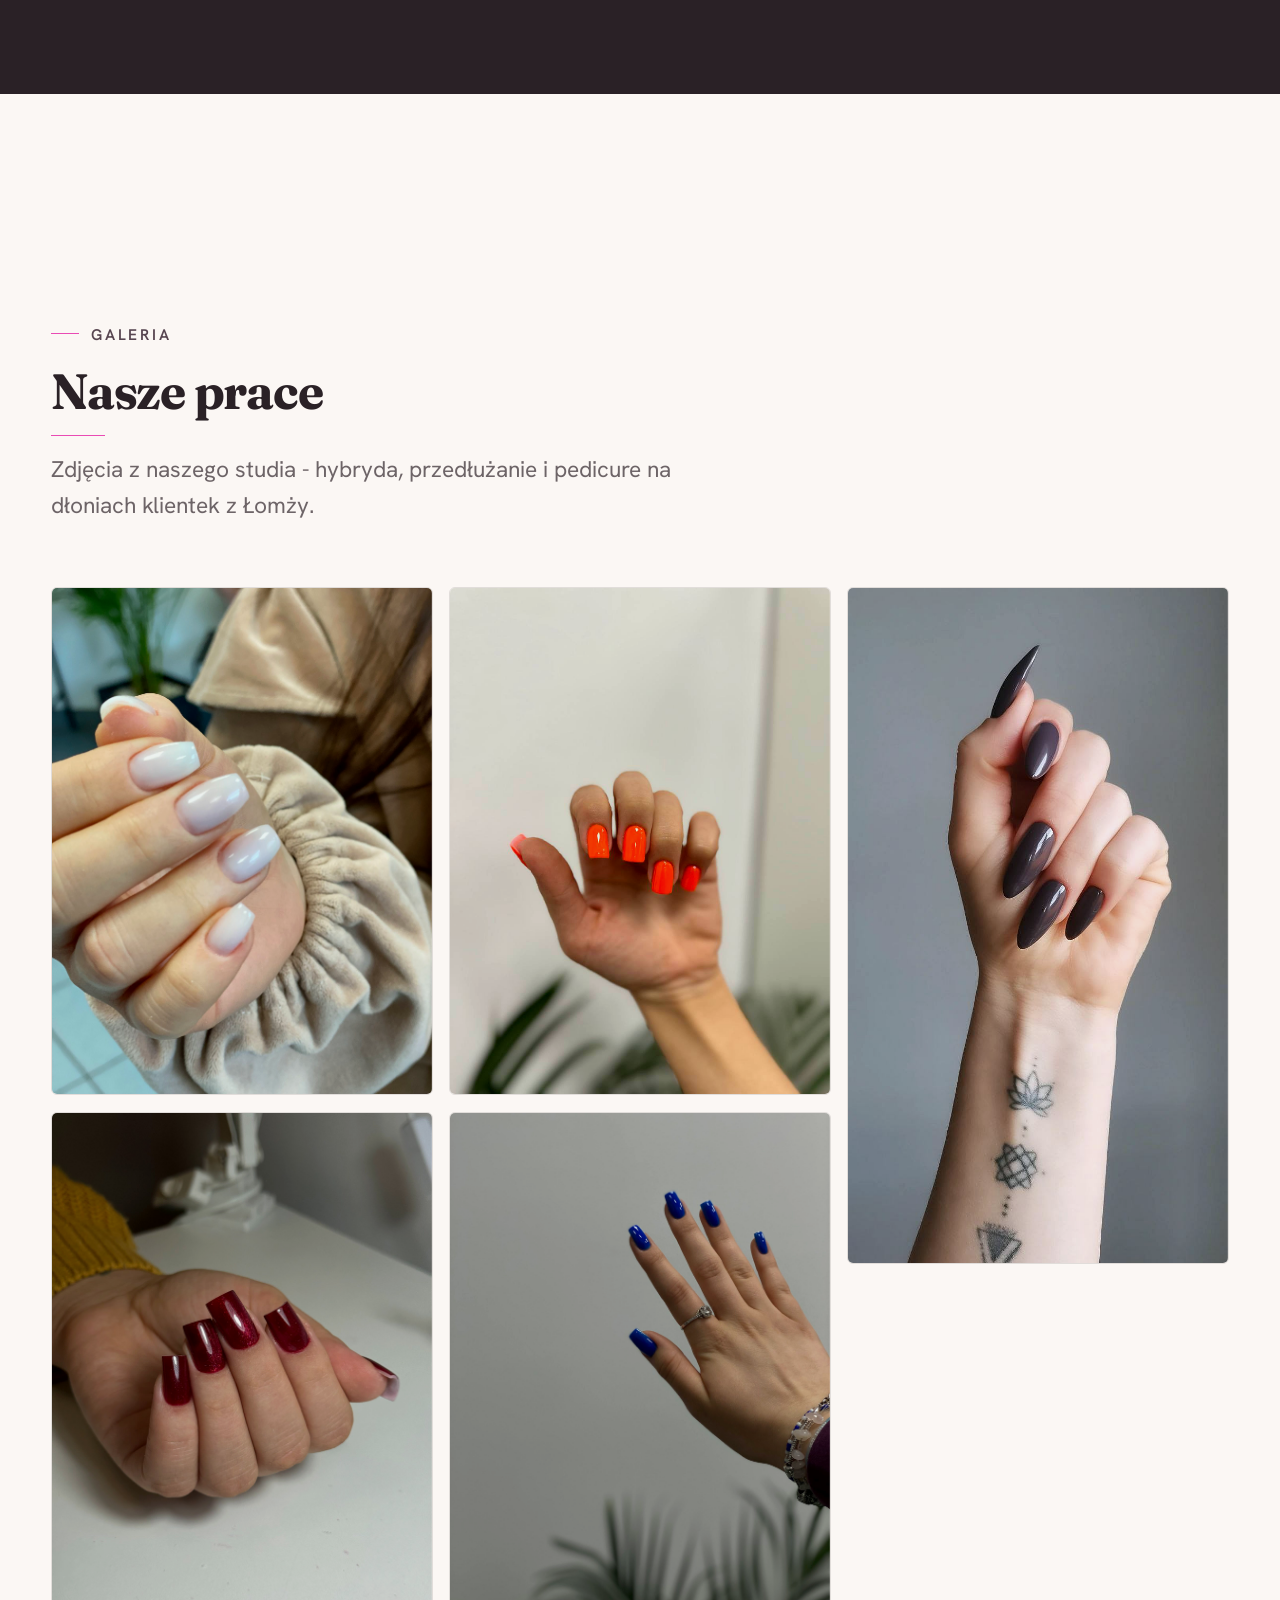
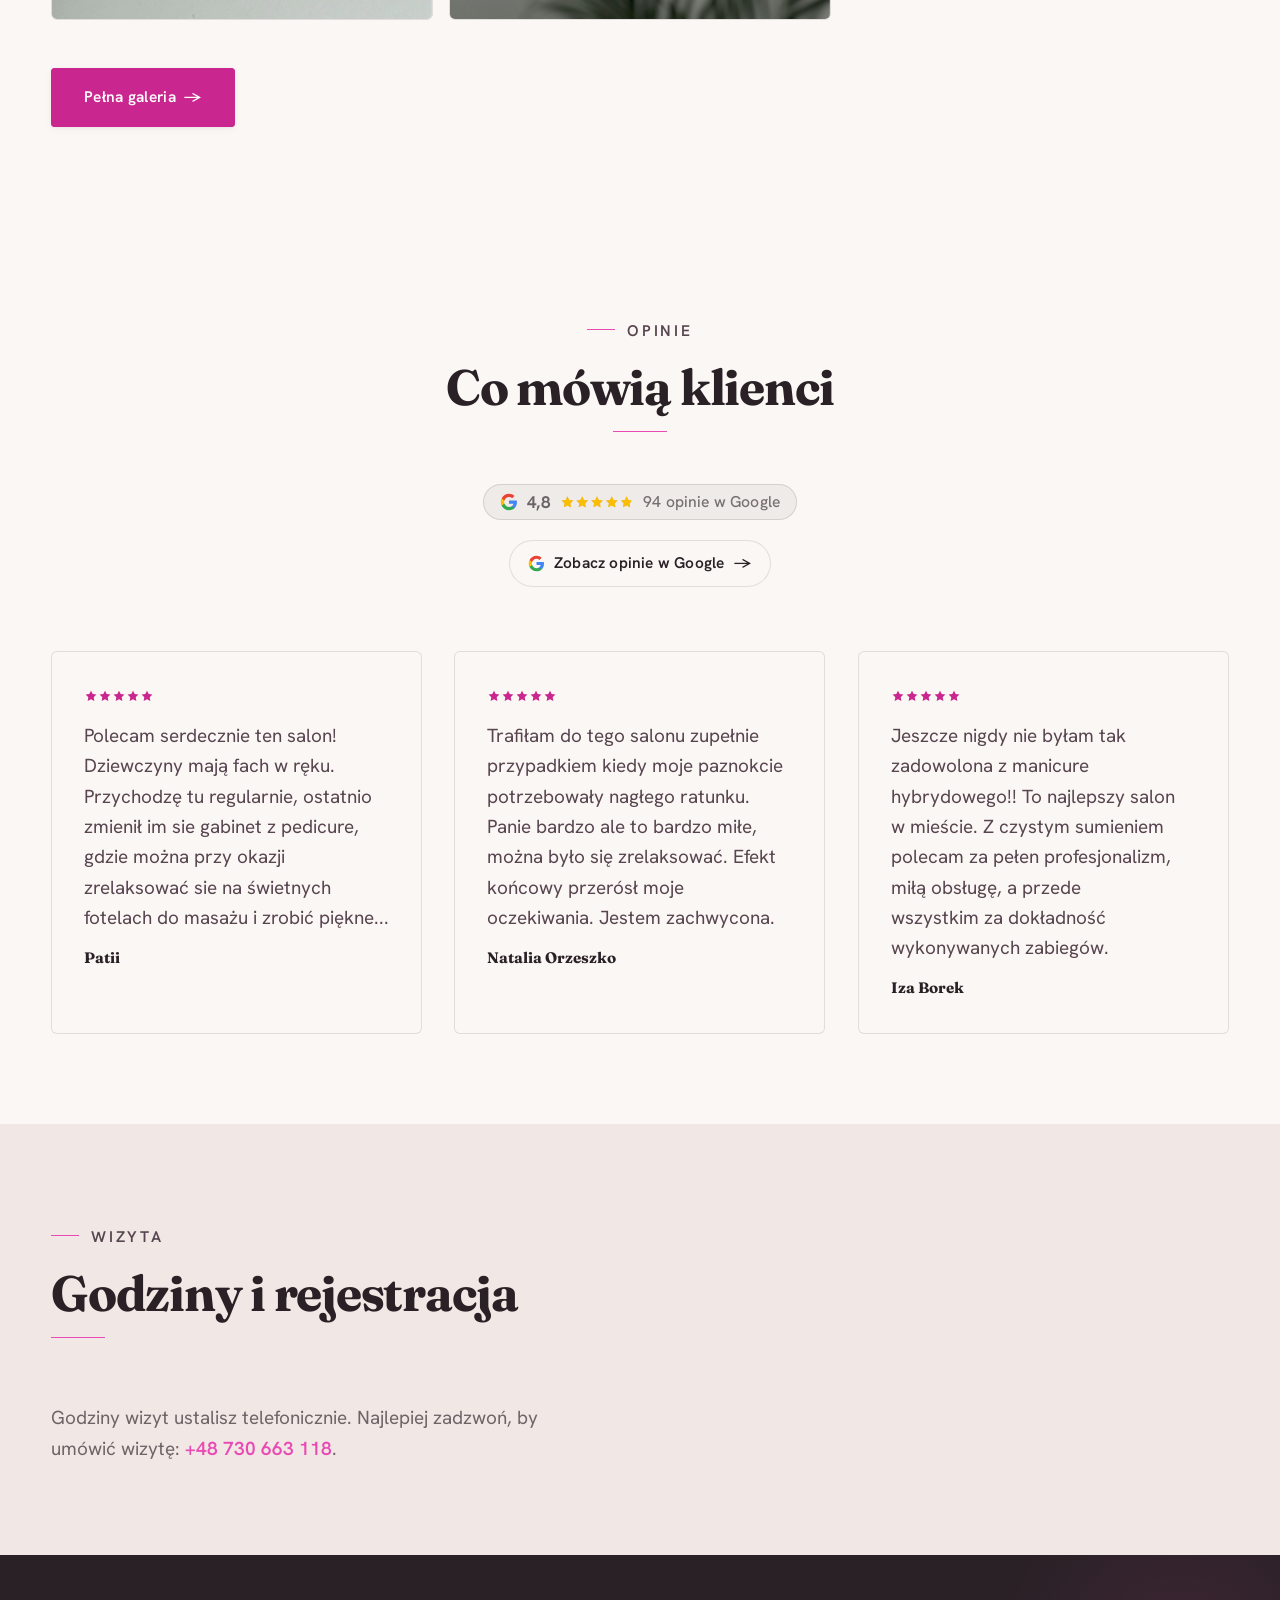
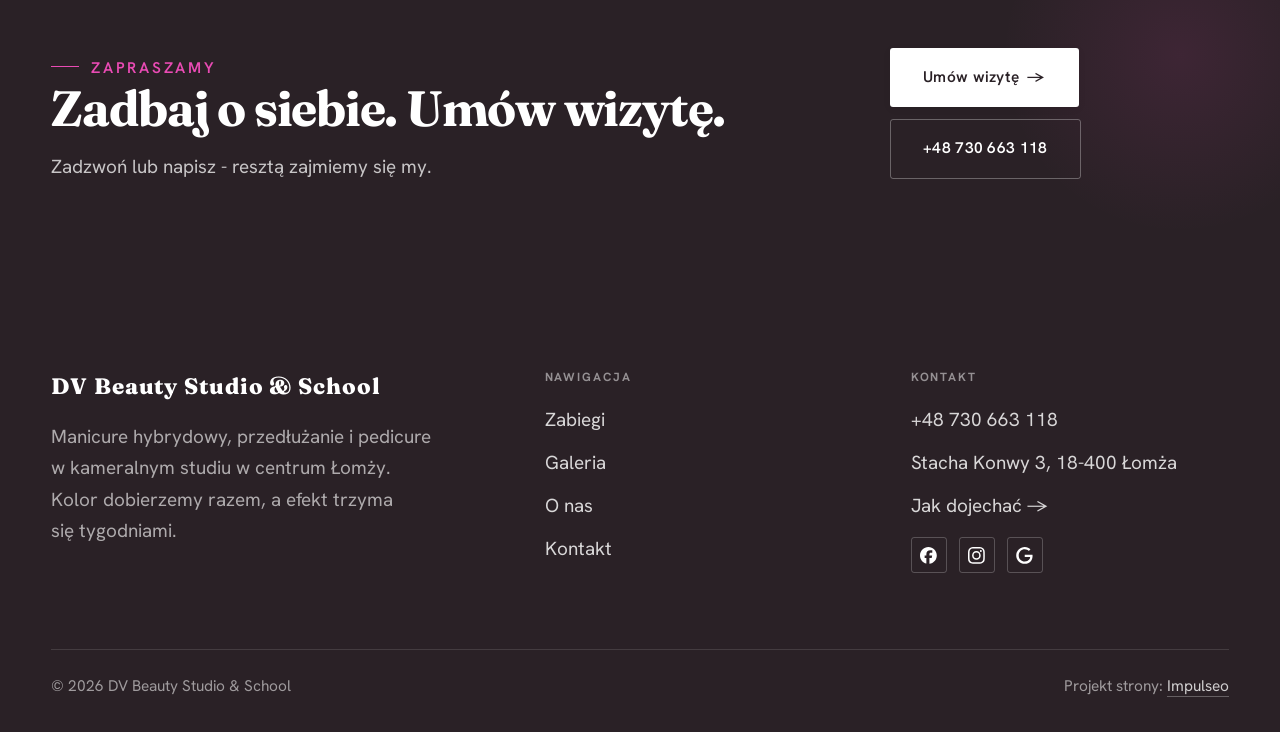
==== commit c6921049: "Tresc: pelny cennik (stylista/top stylista), sekcje zaufania i pedicure, tekst o zespole - oferta.ht" ====
--- a/index.html
+++ b/index.html
@@ -21,7 +21,7 @@
 <link rel="preconnect" href="https://fonts.googleapis.com">
 <link rel="preconnect" href="https://fonts.gstatic.com" crossorigin>
 <link href="https://fonts.googleapis.com/css2?family=Fraunces:wght@500;600;700&family=Hanken+Grotesk:wght@400;500;600&display=swap" rel="stylesheet">
-<link rel="stylesheet" href="assets/styles.css?v=cdf09704">
+<link rel="stylesheet" href="assets/styles.css?v=441d9a28">
 </head>
 <body>
 
@@ -45,7 +45,7 @@
     <div class="hs-copy reveal">
       <span class="eyebrow">Studio stylizacji paznokci · Łomża</span>
       <h1 class="hs-claim">Zadbane dłonie bez pośpiechu</h1>
-      <p class="hs-lead">Manicure hybrydowy, przedłużanie i pedicure w kameralnym studiu w centrum Łomży. Kolor dobierzemy razem, a efekt trzyma się tygodniami.</p>
+      <p class="hs-lead">Manicure hybrydowy, przedłużanie i pedicure w centrum Łomży. Pracujemy wyłącznie na materiałach wysokiej jakości - hybrydę nosisz nawet 3-4 tygodnie.</p>
       <a href="kontakt.html" class="btn btn-accent hs-cta">Umów wizytę <span class="arr">→</span></a>
       <p class="hs-rating"><span class="g-badge"><svg class="gb-ico" viewBox="0 0 24 24" width="18" height="18" aria-hidden="true"><path fill="#4285F4" d="M22.56 12.25c0-.78-.07-1.53-.2-2.25H12v4.26h5.92c-.26 1.37-1.04 2.53-2.21 3.31v2.77h3.57c2.08-1.92 3.28-4.74 3.28-8.09z"/><path fill="#34A853" d="M12 23c2.97 0 5.46-.98 7.28-2.66l-3.57-2.77c-.98.66-2.23 1.06-3.71 1.06-2.86 0-5.29-1.93-6.16-4.53H2.18v2.84C3.99 20.53 7.7 23 12 23z"/><path fill="#FBBC05" d="M5.84 14.09c-.22-.66-.35-1.36-.35-2.09s.13-1.43.35-2.09V7.07H2.18C1.43 8.55 1 10.22 1 12s.43 3.45 1.18 4.93l2.85-2.22.81-.62z"/><path fill="#EA4335" d="M12 5.38c1.62 0 3.06.56 4.21 1.64l3.15-3.15C17.45 2.09 14.97 1 12 1 7.7 1 3.99 3.47 2.18 7.07l3.66 2.84c.87-2.6 3.3-4.53 6.16-4.53z"/></svg><b class="gb-ocena">4,8</b><svg class="gb-stars" viewBox="0 0 90 18" width="74" height="14.8" aria-hidden="true"><g fill="currentColor" opacity=".26"><path transform="translate(0,0)" d="M9 1.6l2.2 4.46 4.92.72-3.56 3.47.84 4.9L9 12.74l-4.4 2.31.84-4.9L1.88 6.68l4.92-.72L9 1.6Z"/><path transform="translate(18,0)" d="M9 1.6l2.2 4.46 4.92.72-3.56 3.47.84 4.9L9 12.74l-4.4 2.31.84-4.9L1.88 6.68l4.92-.72L9 1.6Z"/><path transform="translate(36,0)" d="M9 1.6l2.2 4.46 4.92.72-3.56 3.47.84 4.9L9 12.74l-4.4 2.31.84-4.9L1.88 6.68l4.92-.72L9 1.6Z"/><path transform="translate(54,0)" d="M9 1.6l2.2 4.46 4.92.72-3.56 3.47.84 4.9L9 12.74l-4.4 2.31.84-4.9L1.88 6.68l4.92-.72L9 1.6Z"/><path transform="translate(72,0)" d="M9 1.6l2.2 4.46 4.92.72-3.56 3.47.84 4.9L9 12.74l-4.4 2.31.84-4.9L1.88 6.68l4.92-.72L9 1.6Z"/></g><clipPath id="gs960"><rect x="0" y="0" width="86.4" height="18"/></clipPath><g fill="#FBBC04" clip-path="url(#gs960)"><path transform="translate(0,0)" d="M9 1.6l2.2 4.46 4.92.72-3.56 3.47.84 4.9L9 12.74l-4.4 2.31.84-4.9L1.88 6.68l4.92-.72L9 1.6Z"/><path transform="translate(18,0)" d="M9 1.6l2.2 4.46 4.92.72-3.56 3.47.84 4.9L9 12.74l-4.4 2.31.84-4.9L1.88 6.68l4.92-.72L9 1.6Z"/><path transform="translate(36,0)" d="M9 1.6l2.2 4.46 4.92.72-3.56 3.47.84 4.9L9 12.74l-4.4 2.31.84-4.9L1.88 6.68l4.92-.72L9 1.6Z"/><path transform="translate(54,0)" d="M9 1.6l2.2 4.46 4.92.72-3.56 3.47.84 4.9L9 12.74l-4.4 2.31.84-4.9L1.88 6.68l4.92-.72L9 1.6Z"/><path transform="translate(72,0)" d="M9 1.6l2.2 4.46 4.92.72-3.56 3.47.84 4.9L9 12.74l-4.4 2.31.84-4.9L1.88 6.68l4.92-.72L9 1.6Z"/></g></svg><span class="gb-txt">94 opinie w Google</span></span></p>
     </div>
@@ -67,9 +67,22 @@
     <div class="split-copy reveal">
       <span class="eyebrow">Nasze podejście</span>
       <h2>Studio w centrum Łomży</h2>
-      <p class="muted">Pracujemy w kilka osób, więc na termin nie czeka się miesiącami. Każda wizyta ma swoją godzinę i nikt nie popędza Cię przy stanowisku.</p>
-      <p class="muted">Narzędzia idą do sterylizacji po każdej klientce, a kolor dobieramy na miejscu - do dłoni, do pory roku, czasem do sukienki na wesele.</p>
+      <p class="muted">Nasz zespół na bieżąco śledzi trendy w stylizacji paznokci i regularnie podnosi kwalifikacje - nasze stylistki przeszły intensywny kurs u założycielki studia, instruktorki Viktorii Defo.</p>
+      <p class="muted">Pracujemy wyłącznie na materiałach wysokiej jakości i z dbałością o każdy szczegół. Narzędzia trafiają do sterylizacji, a stanowisko jest dezynfekowane po każdej klientce.</p>
       <a href="o-nas.html" class="btn btn-ghost">Poznaj nas <span class="arr">→</span></a>
+    </div>
+  </div>
+</section>
+<section class="trust">
+  <div class="wrap">
+    <div class="head reveal">
+      <span class="eyebrow">Dlaczego my</span>
+      <h2>Dlaczego warto nam zaufać</h2>
+    </div>
+    <div class="trust-grid">
+      <div class="trust-card reveal"><span class="big">01</span><h3>Sterylność</h3><p>Przestrzegamy wszystkich zasad higieny i bezpieczeństwa. Narzędzia są sterylizowane, a stanowiska dezynfekowane po każdej klientce.</p></div>
+      <div class="trust-card reveal"><span class="big">02</span><h3>Doświadczone specjalistki</h3><p>Regularnie podnosimy kwalifikacje i śledzimy nowe techniki, żeby każda usługa była wykonana na najwyższym poziomie.</p></div>
+      <div class="trust-card reveal"><span class="big">03</span><h3>Atmosfera</h3><p>Przytulna przestrzeń, indywidualne podejście i filiżanka aromatycznej kawy - wizyta u nas ma być przyjemnością.</p></div>
     </div>
   </div>
 </section>
@@ -78,13 +91,13 @@
     <div class="head reveal">
       <span class="eyebrow">Twój rytuał</span>
       <h2>Jak wygląda wizyta</h2>
-      <p>Spokojnie, krok po kroku - tak, żebyś wyszła zadbana i wyciszona.</p>
+      <p>Cztery kroki, z których składa się każda wizyta w naszym studiu.</p>
     </div>
     <div class="ryt-steps">
-      <div class="ryt-step reveal"><span class="ryt-no">01</span><h3>Konsultacja</h3><p>Rozmawiamy o Twoich potrzebach i razem dobieramy zabieg.</p></div>
-      <div class="ryt-step reveal"><span class="ryt-no">02</span><h3>Zabieg</h3><p>Wykonujemy go spokojnie, w komfortowych i czystych warunkach.</p></div>
-      <div class="ryt-step reveal"><span class="ryt-no">03</span><h3>Czas dla Ciebie</h3><p>Dajemy Ci czas na wyciszenie - bez pośpiechu i bez presji.</p></div>
-      <div class="ryt-step reveal"><span class="ryt-no">04</span><h3>Pielęgnacja po wizycie</h3><p>Podpowiadamy, jak zadbać o efekt w domu, żeby utrzymał się dłużej.</p></div>
+      <div class="ryt-step reveal"><span class="ryt-no">01</span><h3>Konsultacja</h3><p>Oglądamy płytkę, ustalamy zakres zabiegu i dobieramy kolor - także pod okazję, na którą się wybierasz.</p></div>
+      <div class="ryt-step reveal"><span class="ryt-no">02</span><h3>Przygotowanie</h3><p>Sterylne narzędzia i zdezynfekowane stanowisko. Opracowujemy skórki i nadajemy kształt paznokciom.</p></div>
+      <div class="ryt-step reveal"><span class="ryt-no">03</span><h3>Stylizacja</h3><p>Pracujemy na produktach wysokiej jakości, dzięki którym hybryda trzyma się nawet 3-4 tygodnie.</p></div>
+      <div class="ryt-step reveal"><span class="ryt-no">04</span><h3>Pielęgnacja po wizycie</h3><p>Podpowiadamy, jak zadbać o efekt w domu i kiedy wrócić na uzupełnienie.</p></div>
     </div>
   </div>
 </section>
@@ -95,15 +108,15 @@
       <h2>Co robimy</h2>
     </div>
     <div class="cennik">
-      <div class="cennik-row reveal"><div class="cn-name"><h3>Manicure hybrydowy</h3></div><div class="cn-desc">Opracowanie skórek, nadanie kształtu i kolor, który trzyma się kilka tygodni bez odprysków.</div></div>
+      <div class="cennik-row reveal"><div class="cn-name"><h3>Manicure hybrydowy</h3></div><div class="cn-desc">Opracowanie skórek, nadanie kształtu i kolor dobrany na miejscu. Na naszych produktach hybryda trzyma się nawet 3-4 tygodnie.</div></div>
       <div class="cennik-row reveal"><div class="cn-name"><h3>Przedłużanie paznokci</h3></div><div class="cn-desc">Długość i kształt dobrane do Twojej dłoni. Zaczynamy od tego, jak chcesz ich używać na co dzień.</div></div>
-      <div class="cennik-row reveal"><div class="cn-name"><h3>Uzupełnianie</h3></div><div class="cn-desc">Regularna wizyta co kilka tygodni, żeby odrost nie było widać, a paznokieć został mocny.</div></div>
-      <div class="cennik-row reveal"><div class="cn-name"><h3>Pedicure</h3></div><div class="cn-desc">Osobny gabinet, wygodny fotel i pełna pielęgnacja stóp - z lakierem albo bez.</div></div>
+      <div class="cennik-row reveal"><div class="cn-name"><h3>Uzupełnianie</h3></div><div class="cn-desc">Regularna wizyta co kilka tygodni, żeby odrostu nie było widać, a płytka została mocna.</div></div>
+      <div class="cennik-row reveal"><div class="cn-name"><h3>Pedicure</h3></div><div class="cn-desc">Osobny gabinet i fotel do masażu. Pełne opracowanie stóp: zrogowacenia, skórki i paznokcie - z lakierem albo bez.</div></div>
       <div class="cennik-row reveal"><div class="cn-name"><h3>Zdejmowanie i regeneracja</h3></div><div class="cn-desc">Bezpieczne zdjęcie starej stylizacji i doprowadzenie płytki do porządku, bez skracania na siłę.</div></div>
-      <div class="cennik-row reveal"><div class="cn-name"><h3>Szkolenia dla stylistek</h3></div><div class="cn-desc">Zajęcia dla osób, które chcą pracować w tym zawodzie albo poprawić technikę.</div></div>
-    </div>
-    <p class="menu-note">Ceny i dostępne terminy ustalisz telefonicznie albo na miejscu.</p>
-    <div style="text-align:center;margin-top:var(--space-7)" class="reveal"><a href="oferta.html" class="btn btn-ghost">Zobacz ofertę zabiegów <span class="arr">→</span></a></div>
+      <div class="cennik-row reveal"><div class="cn-name"><h3>Szkolenia dla stylistek</h3></div><div class="cn-desc">Kursy w części szkoleniowej studia prowadzi jego założycielka, instruktorka Viktoria Defo.</div></div>
+    </div>
+    <p class="menu-note">Manicure hybrydowy od 120 zł, przedłużanie od 180 zł, pedicure od 110 zł. Pełny cennik znajdziesz w zakładce Zabiegi.</p>
+    <div style="text-align:center;margin-top:var(--space-7)" class="reveal"><a href="oferta.html" class="btn btn-ghost">Zobacz cennik zabiegów <span class="arr">→</span></a></div>
   </div>
 </section>
 <section class="stopklatka" aria-hidden="true">
--- a/assets/styles.css
+++ b/assets/styles.css
@@ -1756,3 +1756,27 @@
 .nav .nav-links a.btn-accent{color:#fff}
 .btn-accent[data-accent-d],.cta-d .btn-accent{color:#fff}
 .btn-accent:hover,.sticky-reserve .sr-book:hover{background:#D12C97;border-color:#D12C97}  /* hover jaśniejszy od --accent-d, ale wciąż 4,6:1 z bielą */
+
+/* === CENNIK Z KOLUMNAMI: stylista / top stylista (DV, 31.08.2026) ===
+   Nadbudowa na silnikowym .cennik - te same odstępy i hairline'y, dołożona
+   tylko siatka trzech kolumn i etykiety kolumn (na telefonie schodzą pod nazwę). */
+.cennik-price{max-width:56rem}
+.cn-cat{font-family:var(--font-display);font-weight:600;font-size:1.28rem;letter-spacing:-.005em;
+  margin:var(--space-8) 0 var(--space-2)}
+.cn-cat:first-of-type{margin-top:var(--space-5)}
+.cn-head{display:grid;grid-template-columns:minmax(10rem,1fr) 6rem 6rem;gap:clamp(.75rem,2vw,2rem);
+  padding-bottom:var(--space-2)}
+.cn-head span{font-size:.7rem;letter-spacing:.14em;text-transform:uppercase;color:var(--muted);text-align:right}
+.cennik-price .cennik-row{grid-template-columns:minmax(10rem,1fr) 6rem 6rem;gap:clamp(.75rem,2vw,2rem);
+  padding-block:var(--space-4)}
+.cennik-price .cn-name{font-family:var(--font-display);font-weight:500;font-size:1.08rem;line-height:1.3}
+.cn-price{text-align:right;font-variant-numeric:tabular-nums;color:var(--ink-soft);font-size:var(--text-base)}
+.cn-price-top{color:var(--ink);font-weight:600}
+@media(max-width:680px){
+  .cn-head{display:none}
+  .cennik-price .cennik-row{grid-template-columns:1fr auto auto;gap:var(--space-2) var(--space-5)}
+  .cennik-price .cn-name{grid-column:1/-1}
+  .cn-price{text-align:left}
+  .cn-price::before{content:attr(data-label);display:block;font-size:.62rem;letter-spacing:.12em;
+    text-transform:uppercase;color:var(--muted)}
+}
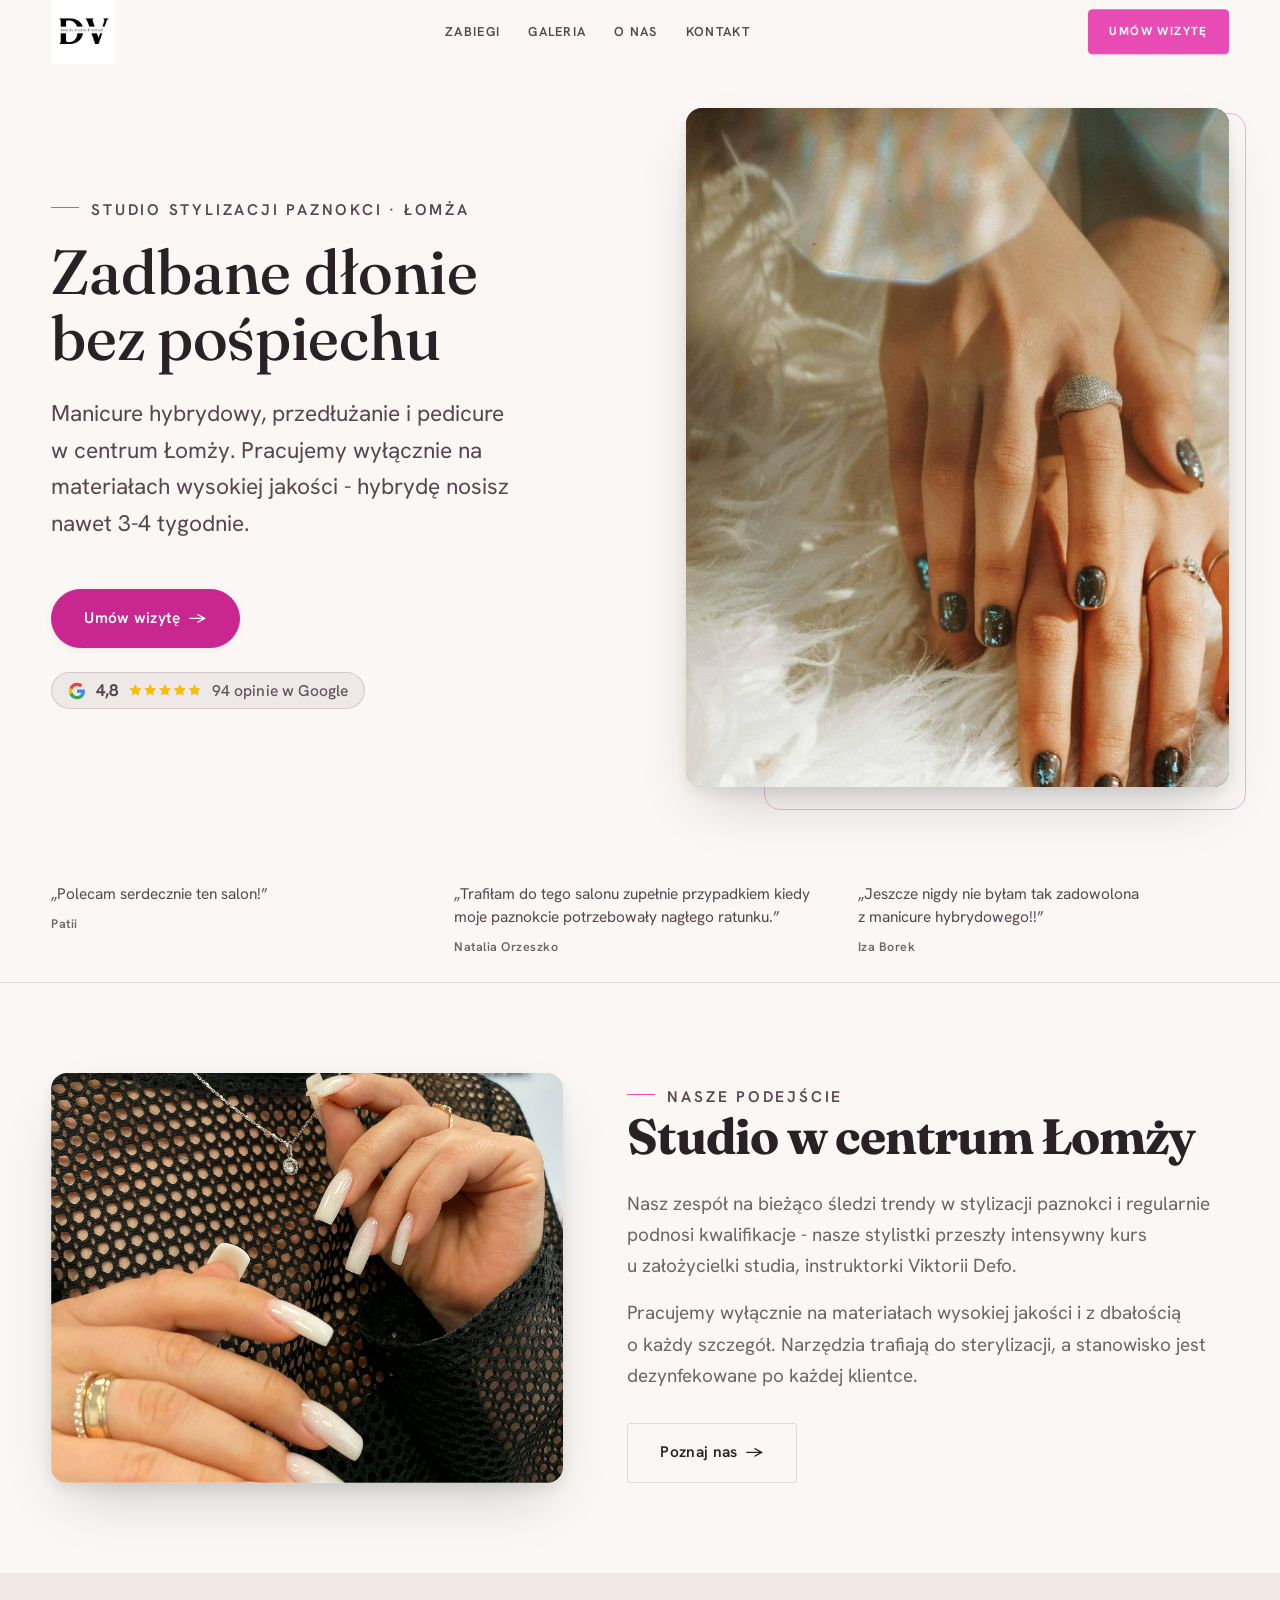
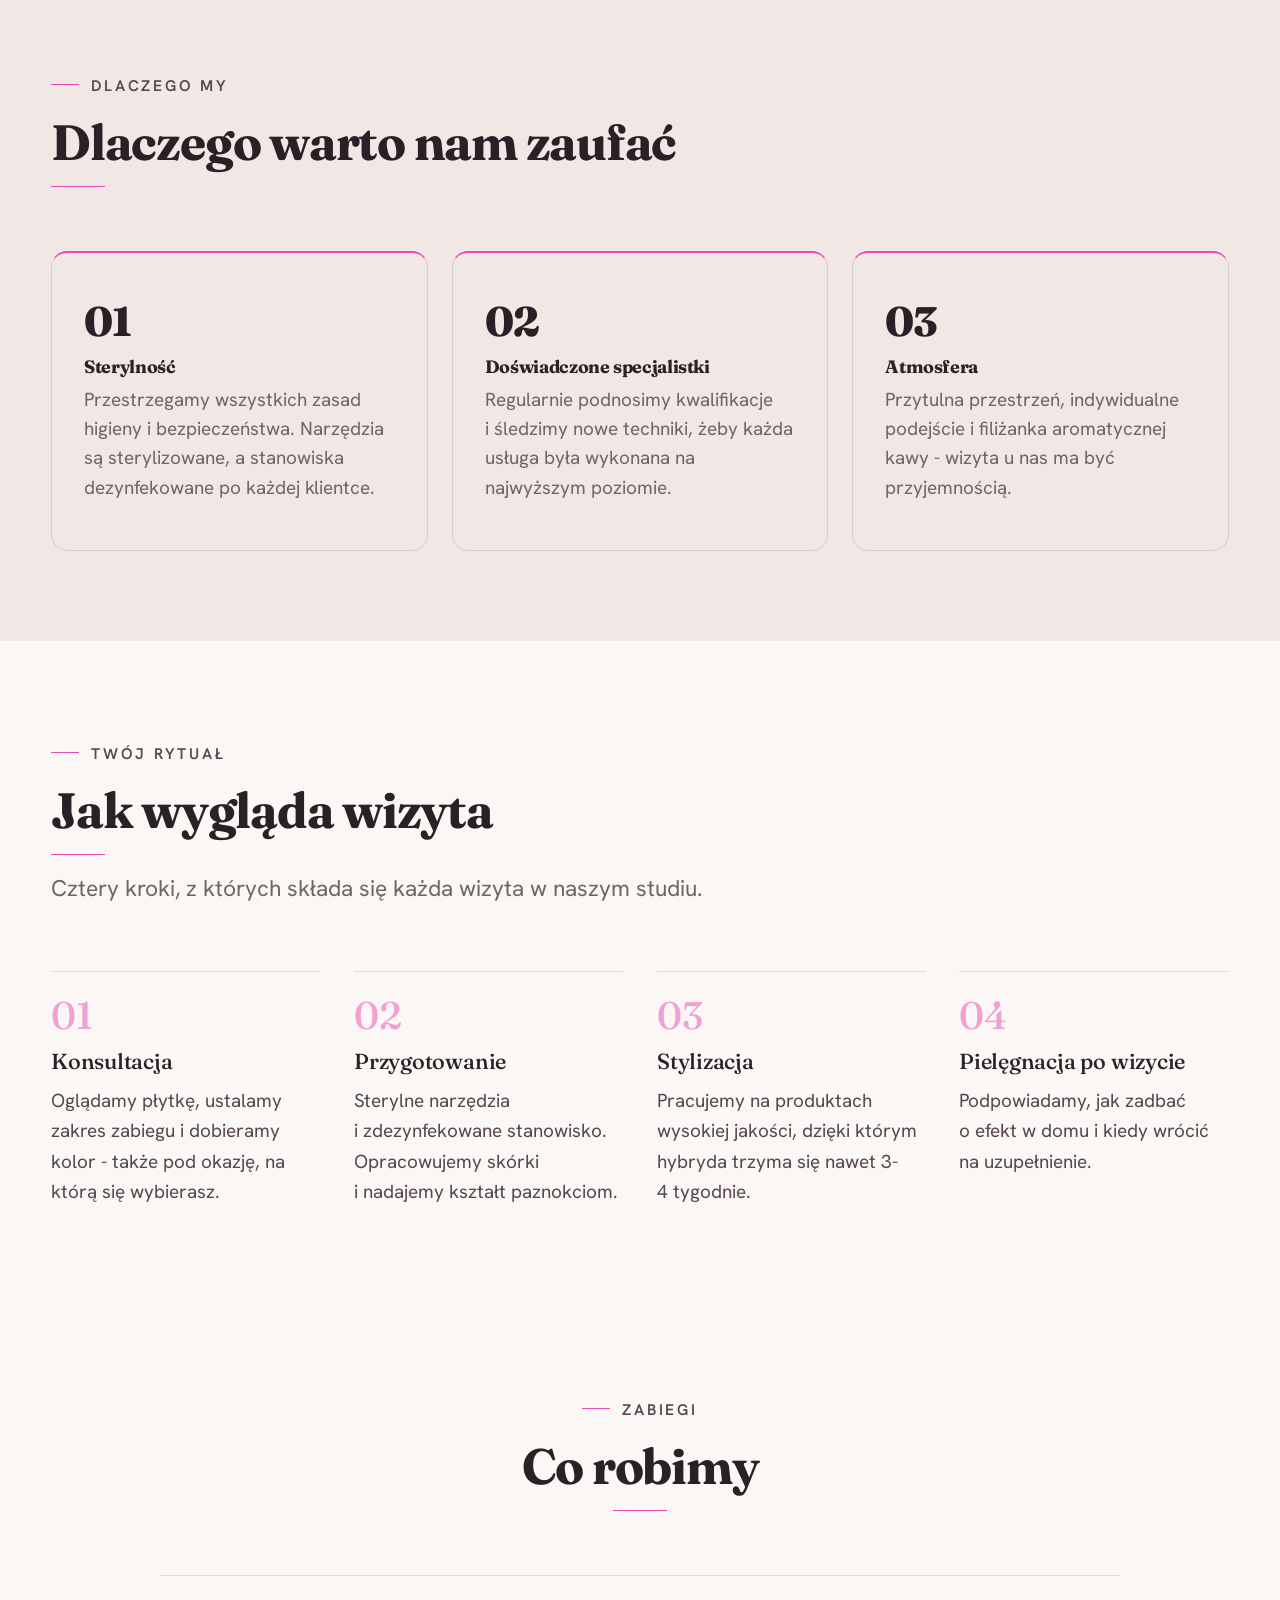
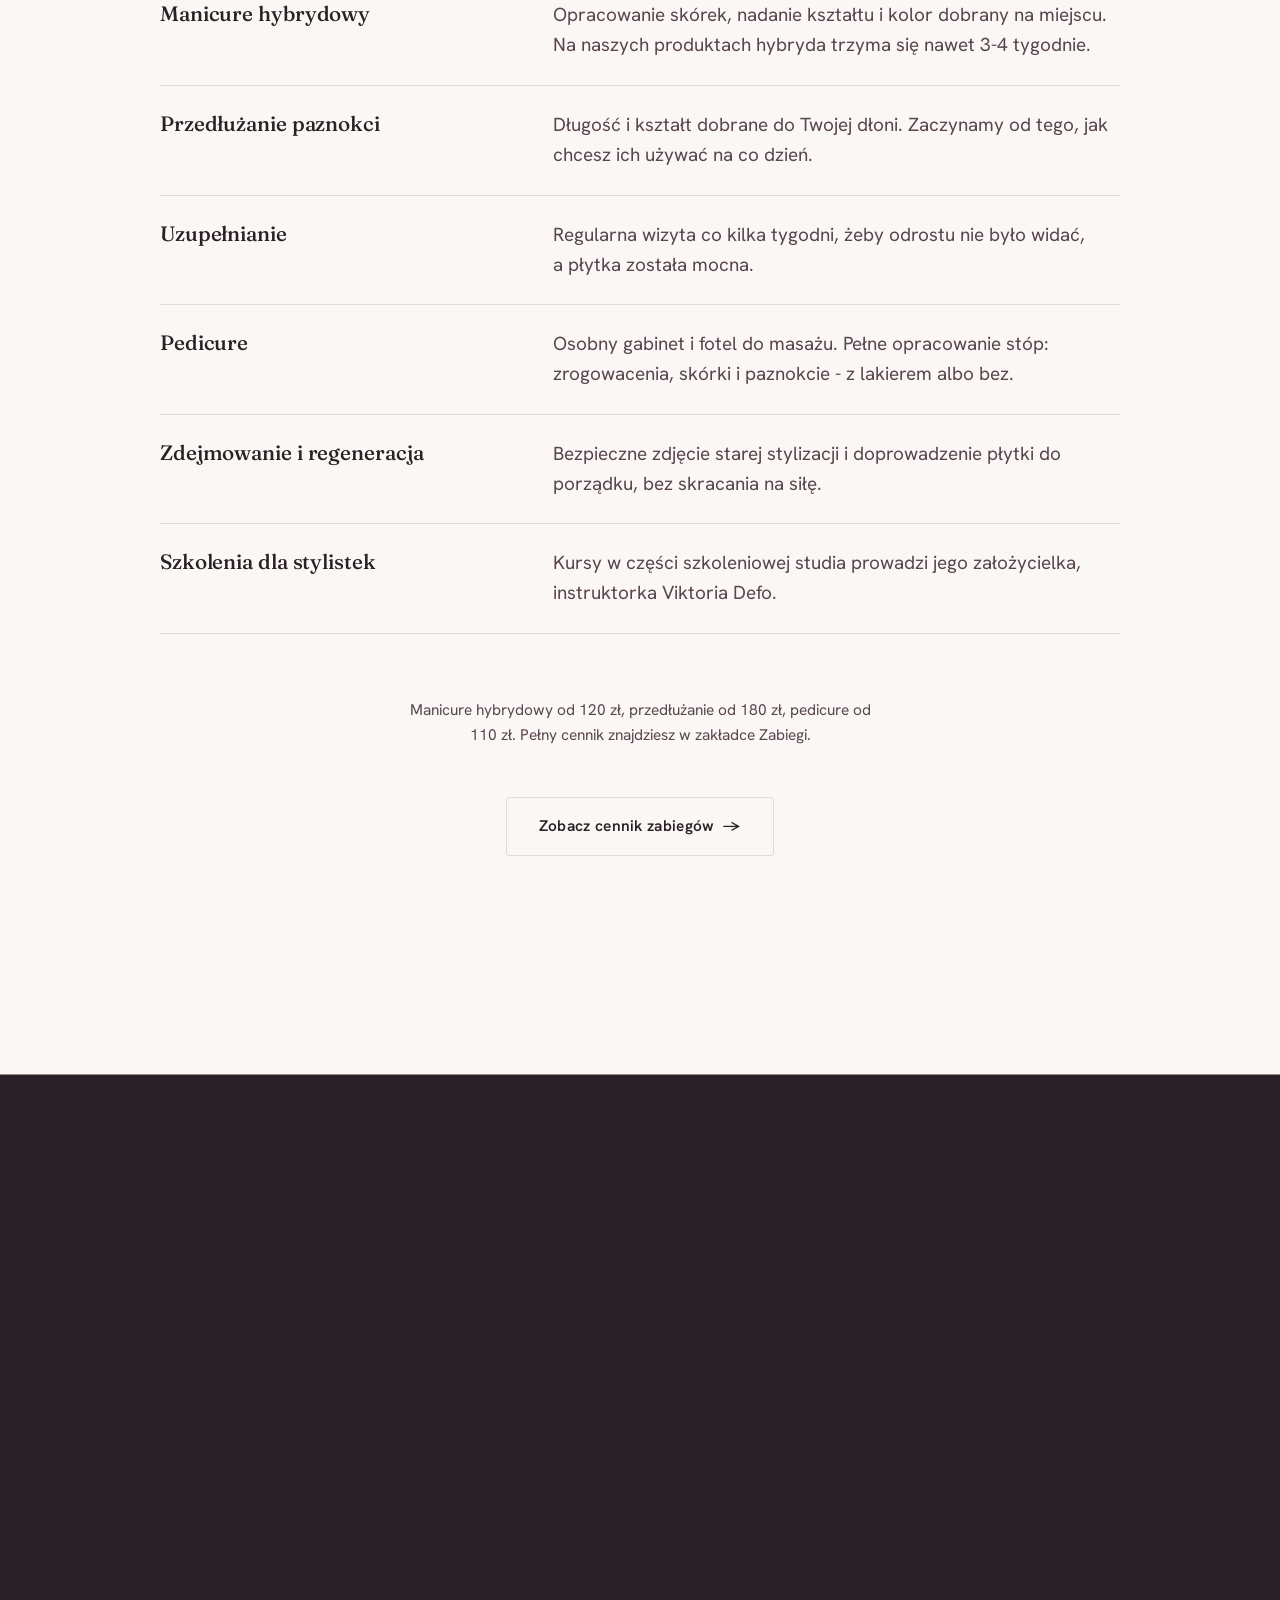
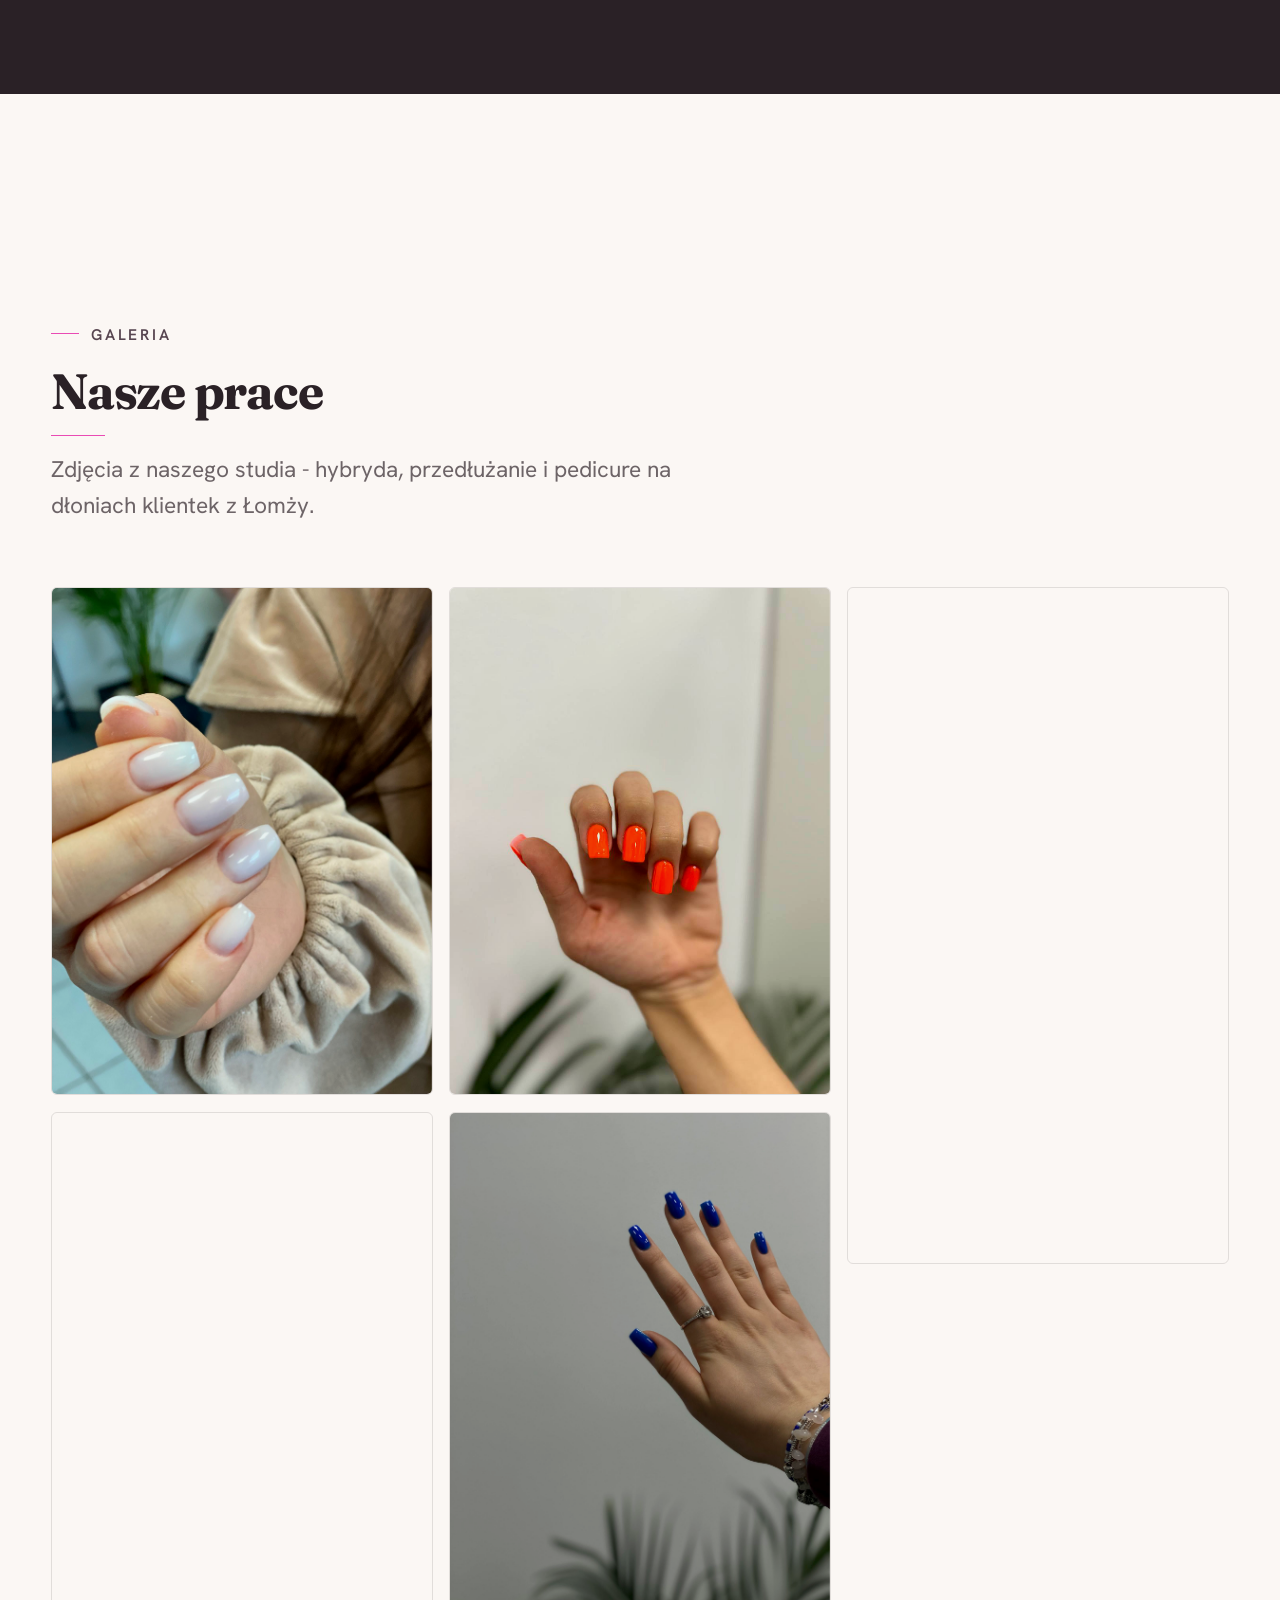
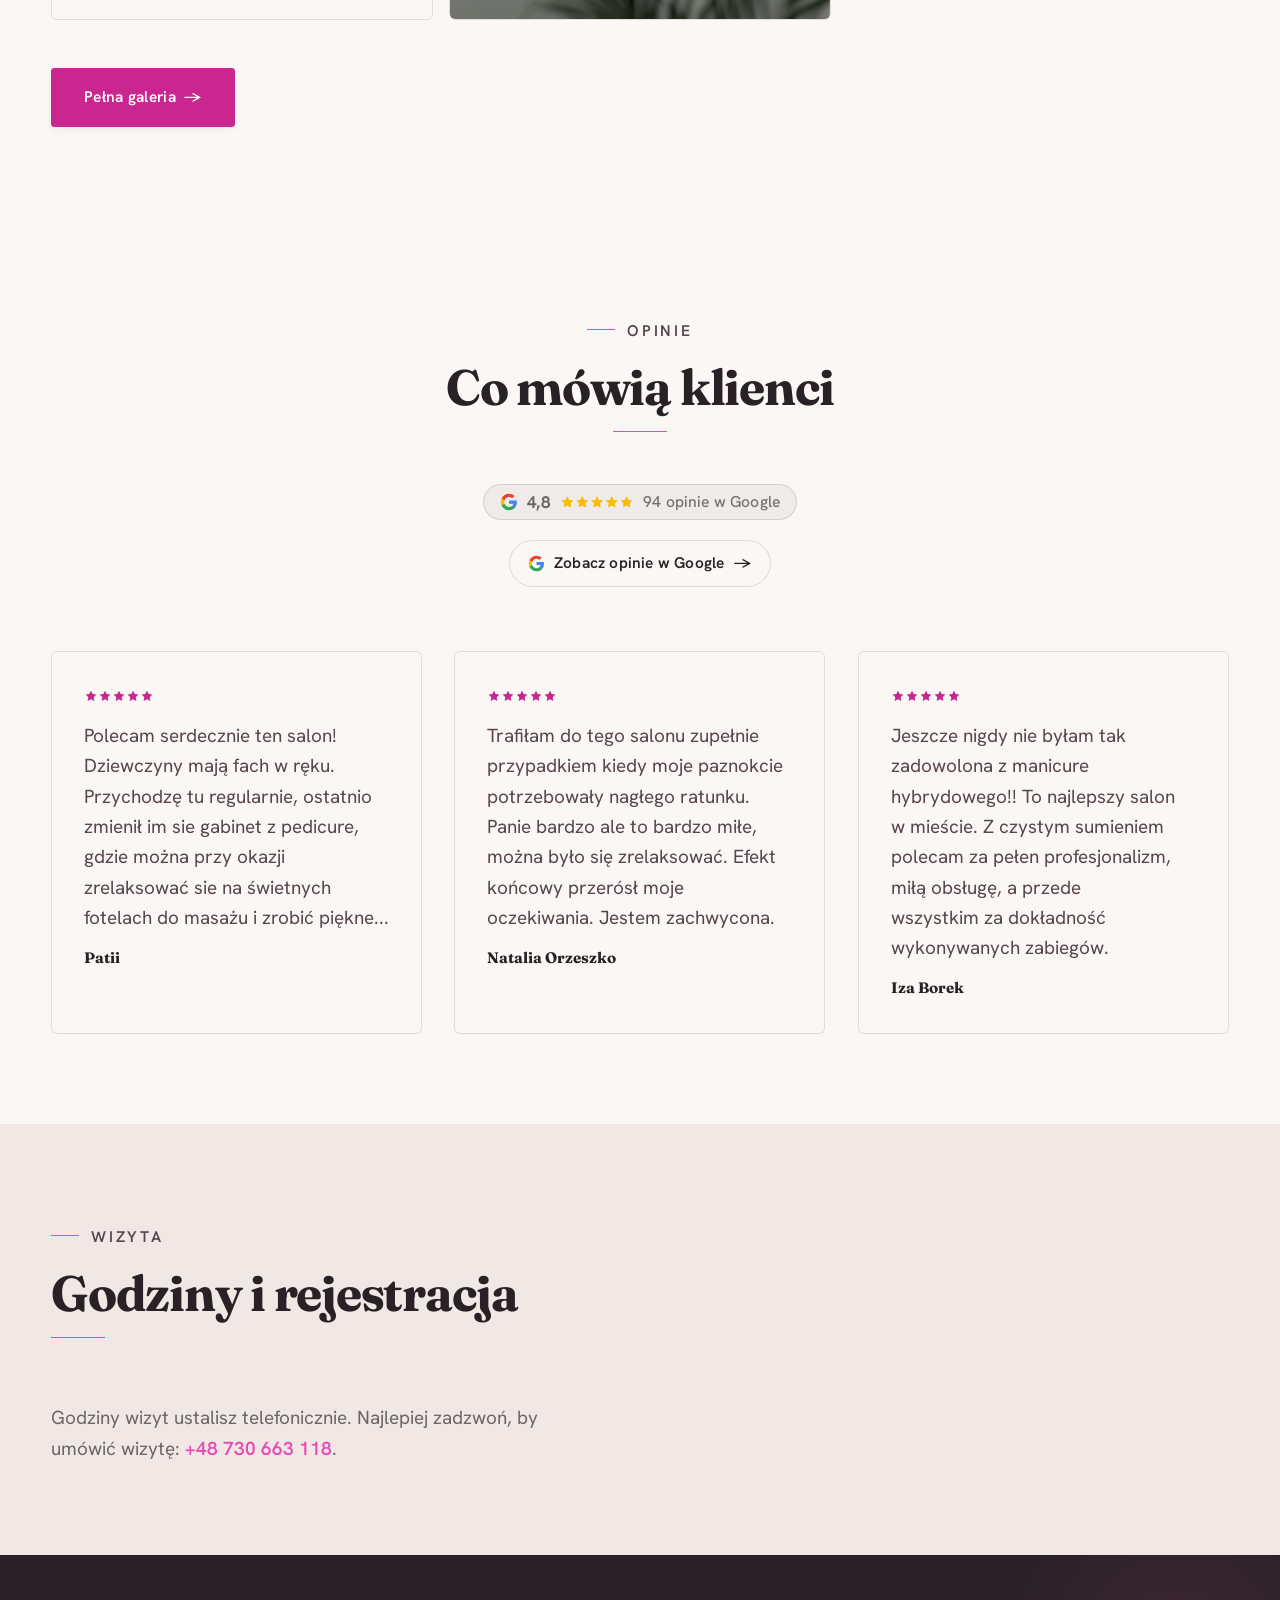
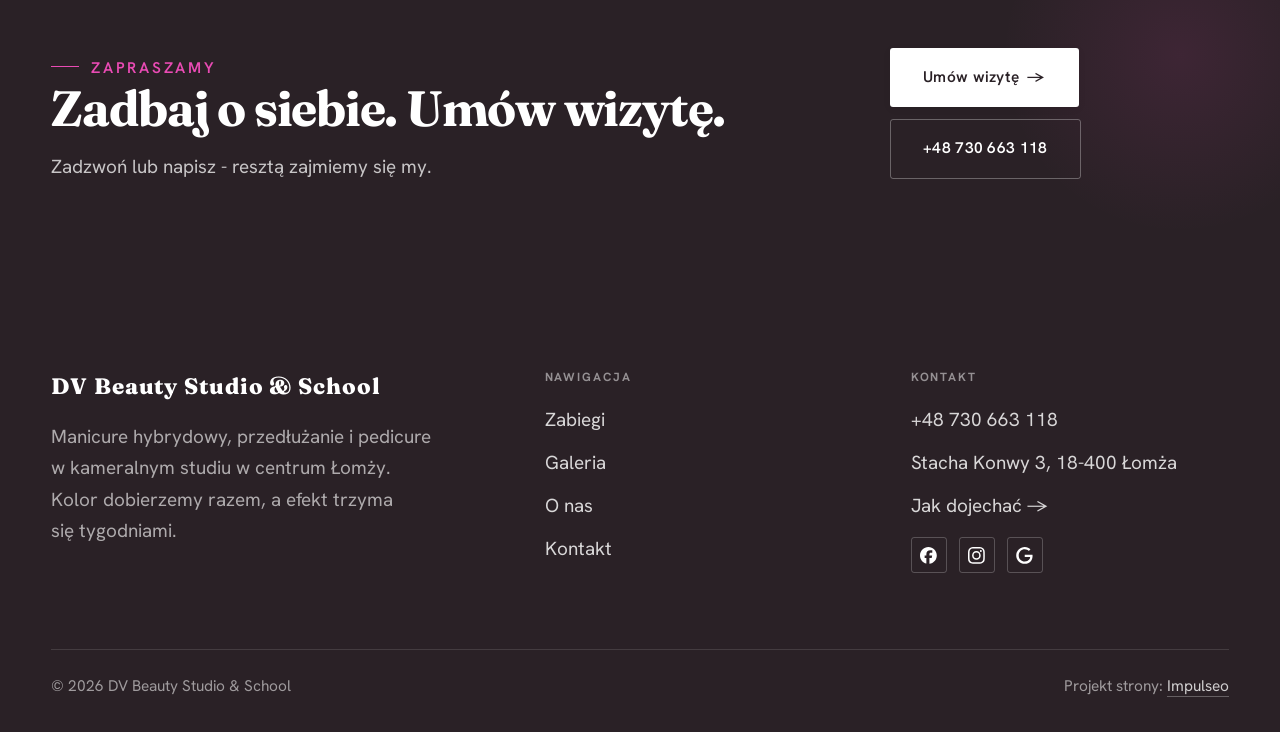
==== commit 6d0b63f0: "Cennik na telefonie: ceny w dwoch rownych kolumnach pod nazwa zabiegu Co-Authored-By: Claude Opus 5 " ====
--- a/index.html
+++ b/index.html
@@ -21,7 +21,7 @@
 <link rel="preconnect" href="https://fonts.googleapis.com">
 <link rel="preconnect" href="https://fonts.gstatic.com" crossorigin>
 <link href="https://fonts.googleapis.com/css2?family=Fraunces:wght@500;600;700&family=Hanken+Grotesk:wght@400;500;600&display=swap" rel="stylesheet">
-<link rel="stylesheet" href="assets/styles.css?v=441d9a28">
+<link rel="stylesheet" href="assets/styles.css?v=75b5875e">
 </head>
 <body>
 
--- a/assets/styles.css
+++ b/assets/styles.css
@@ -1774,7 +1774,7 @@
 .cn-price-top{color:var(--ink);font-weight:600}
 @media(max-width:680px){
   .cn-head{display:none}
-  .cennik-price .cennik-row{grid-template-columns:1fr auto auto;gap:var(--space-2) var(--space-5)}
+  .cennik-price .cennik-row{grid-template-columns:repeat(2,minmax(0,1fr));gap:var(--space-2) var(--space-4)}
   .cennik-price .cn-name{grid-column:1/-1}
   .cn-price{text-align:left}
   .cn-price::before{content:attr(data-label);display:block;font-size:.62rem;letter-spacing:.12em;
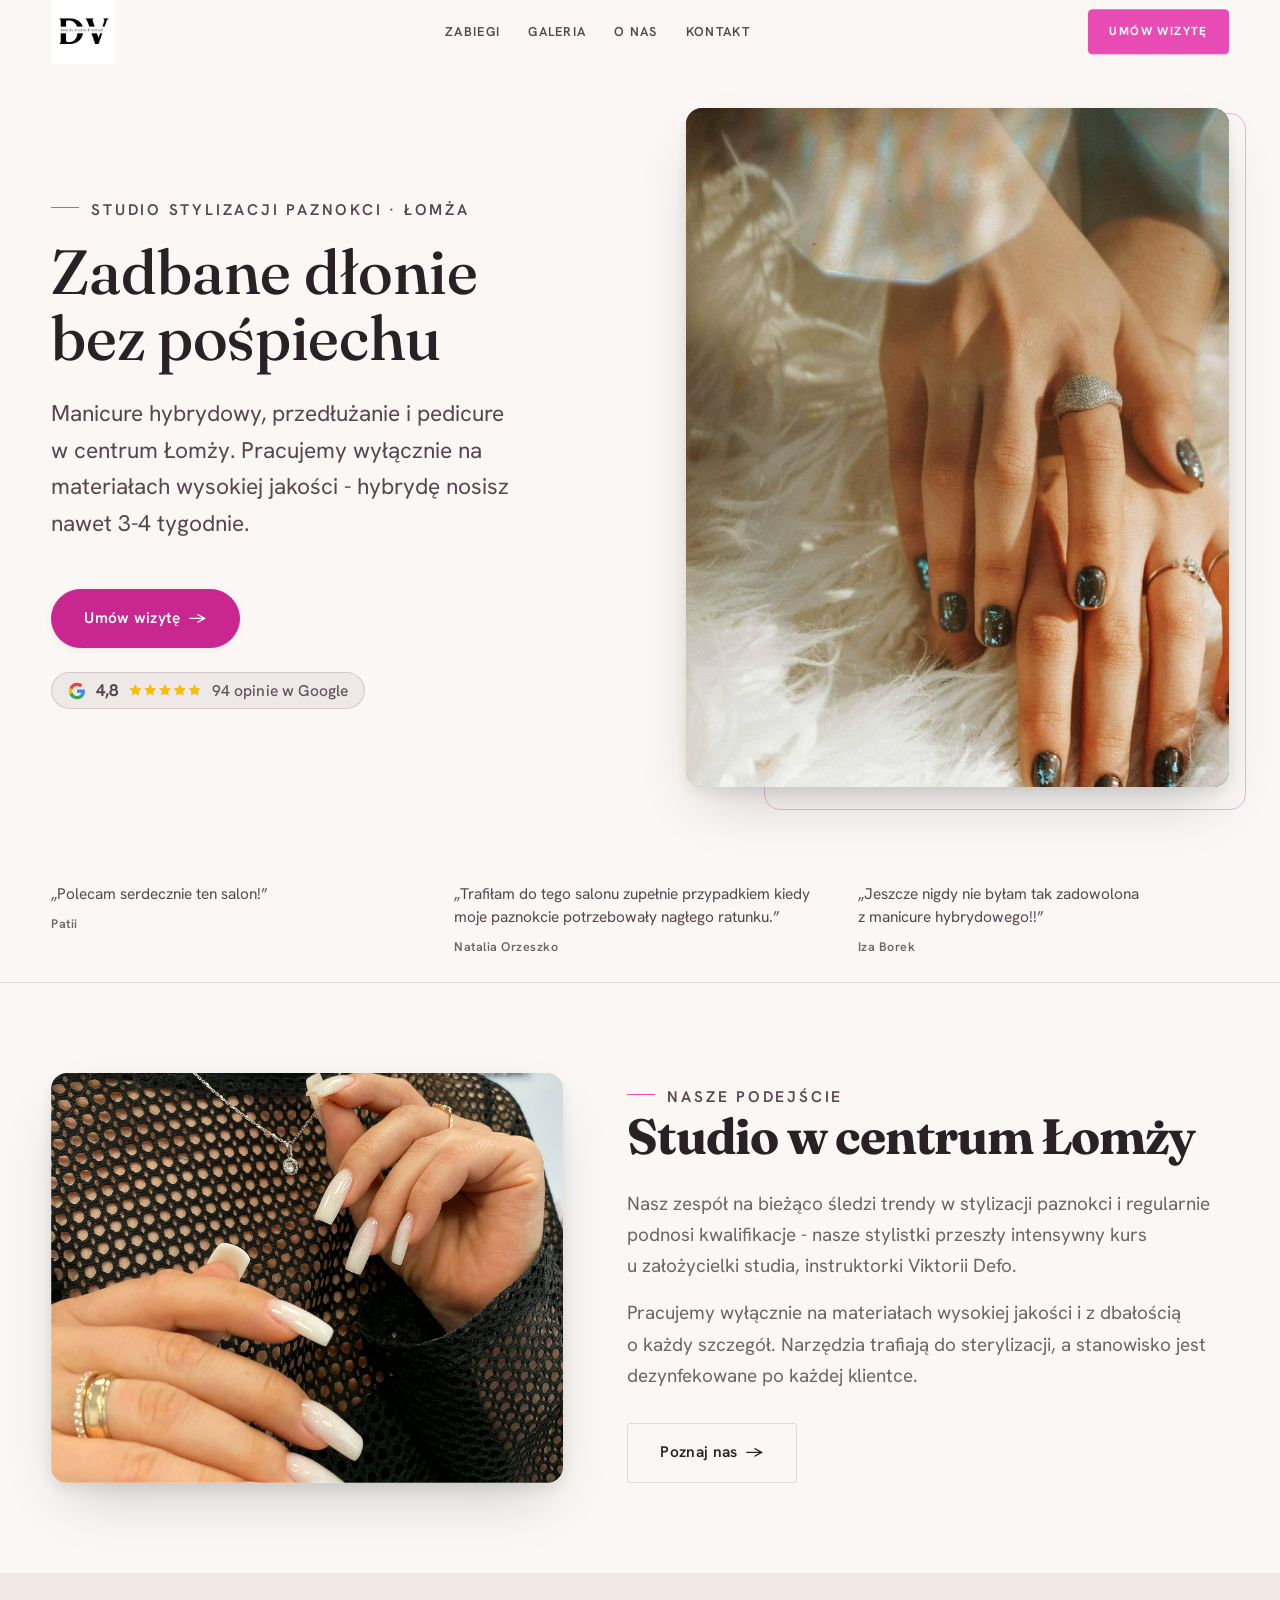
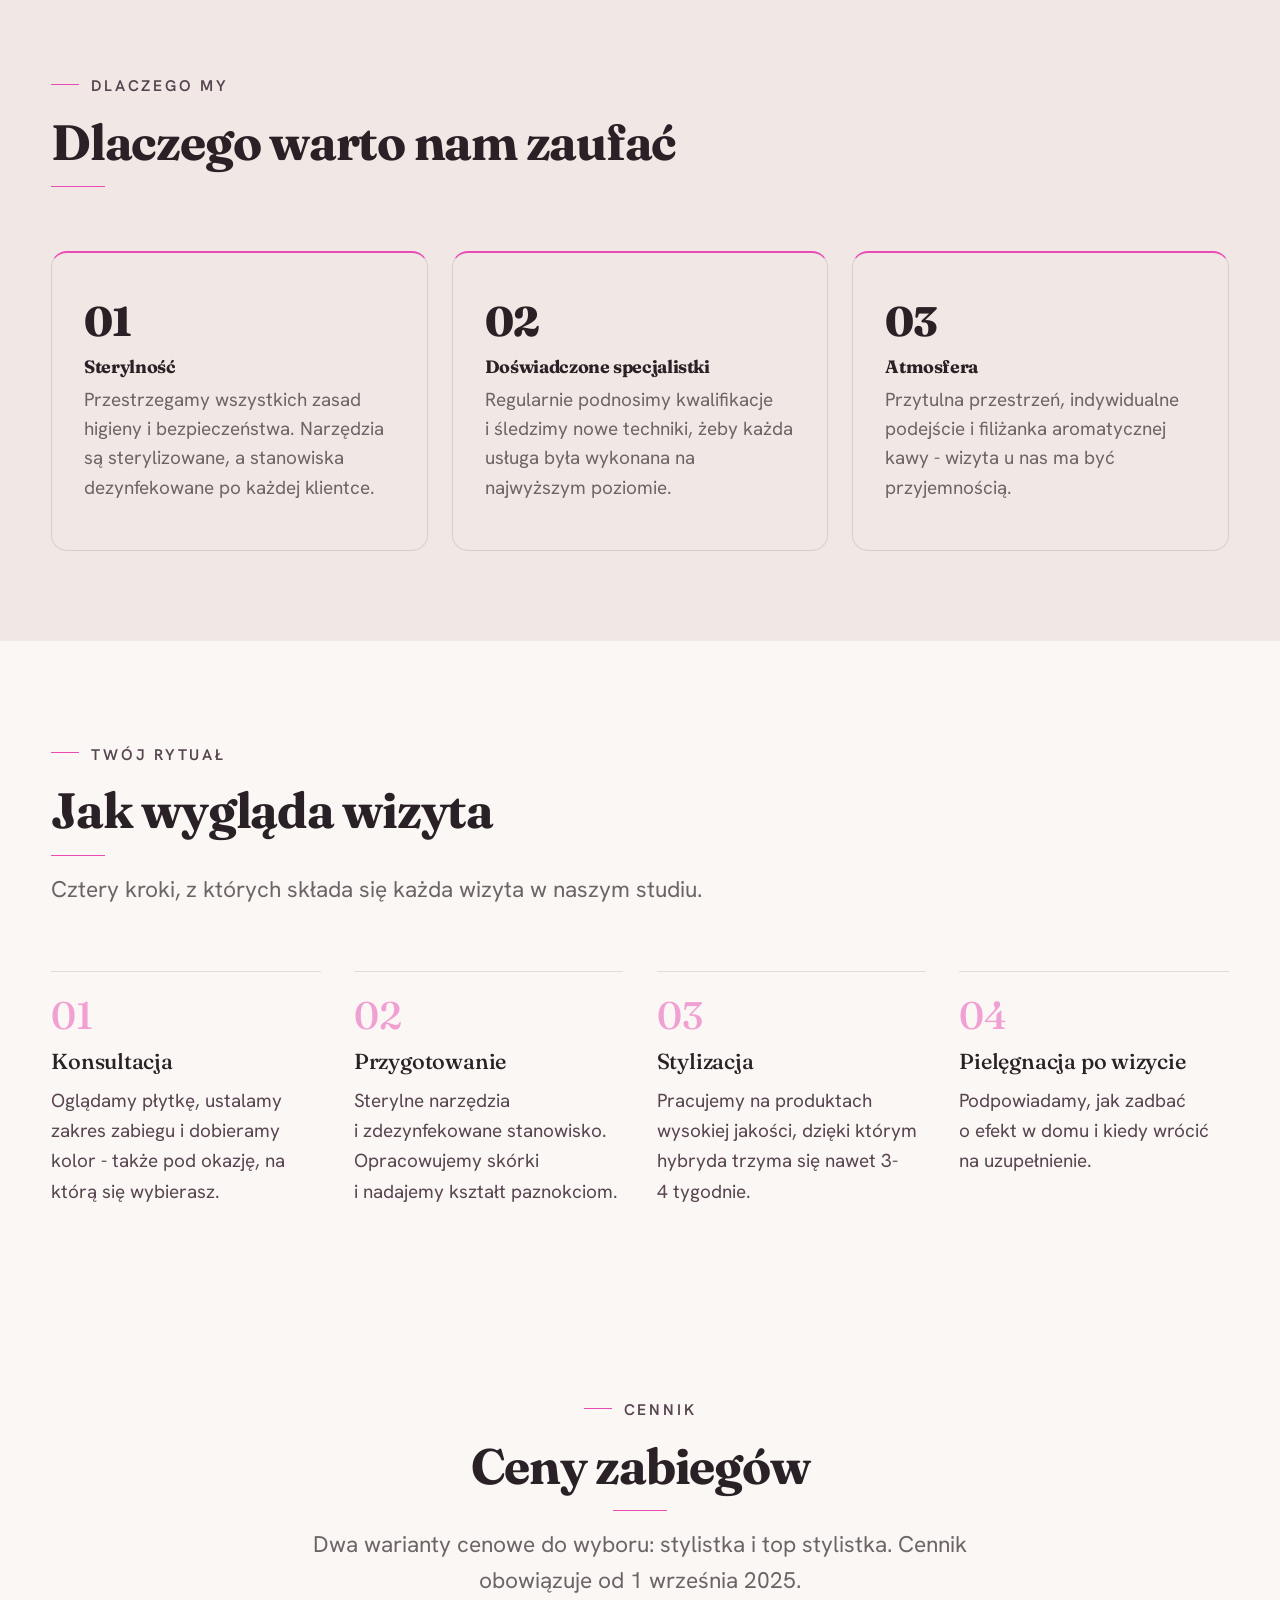
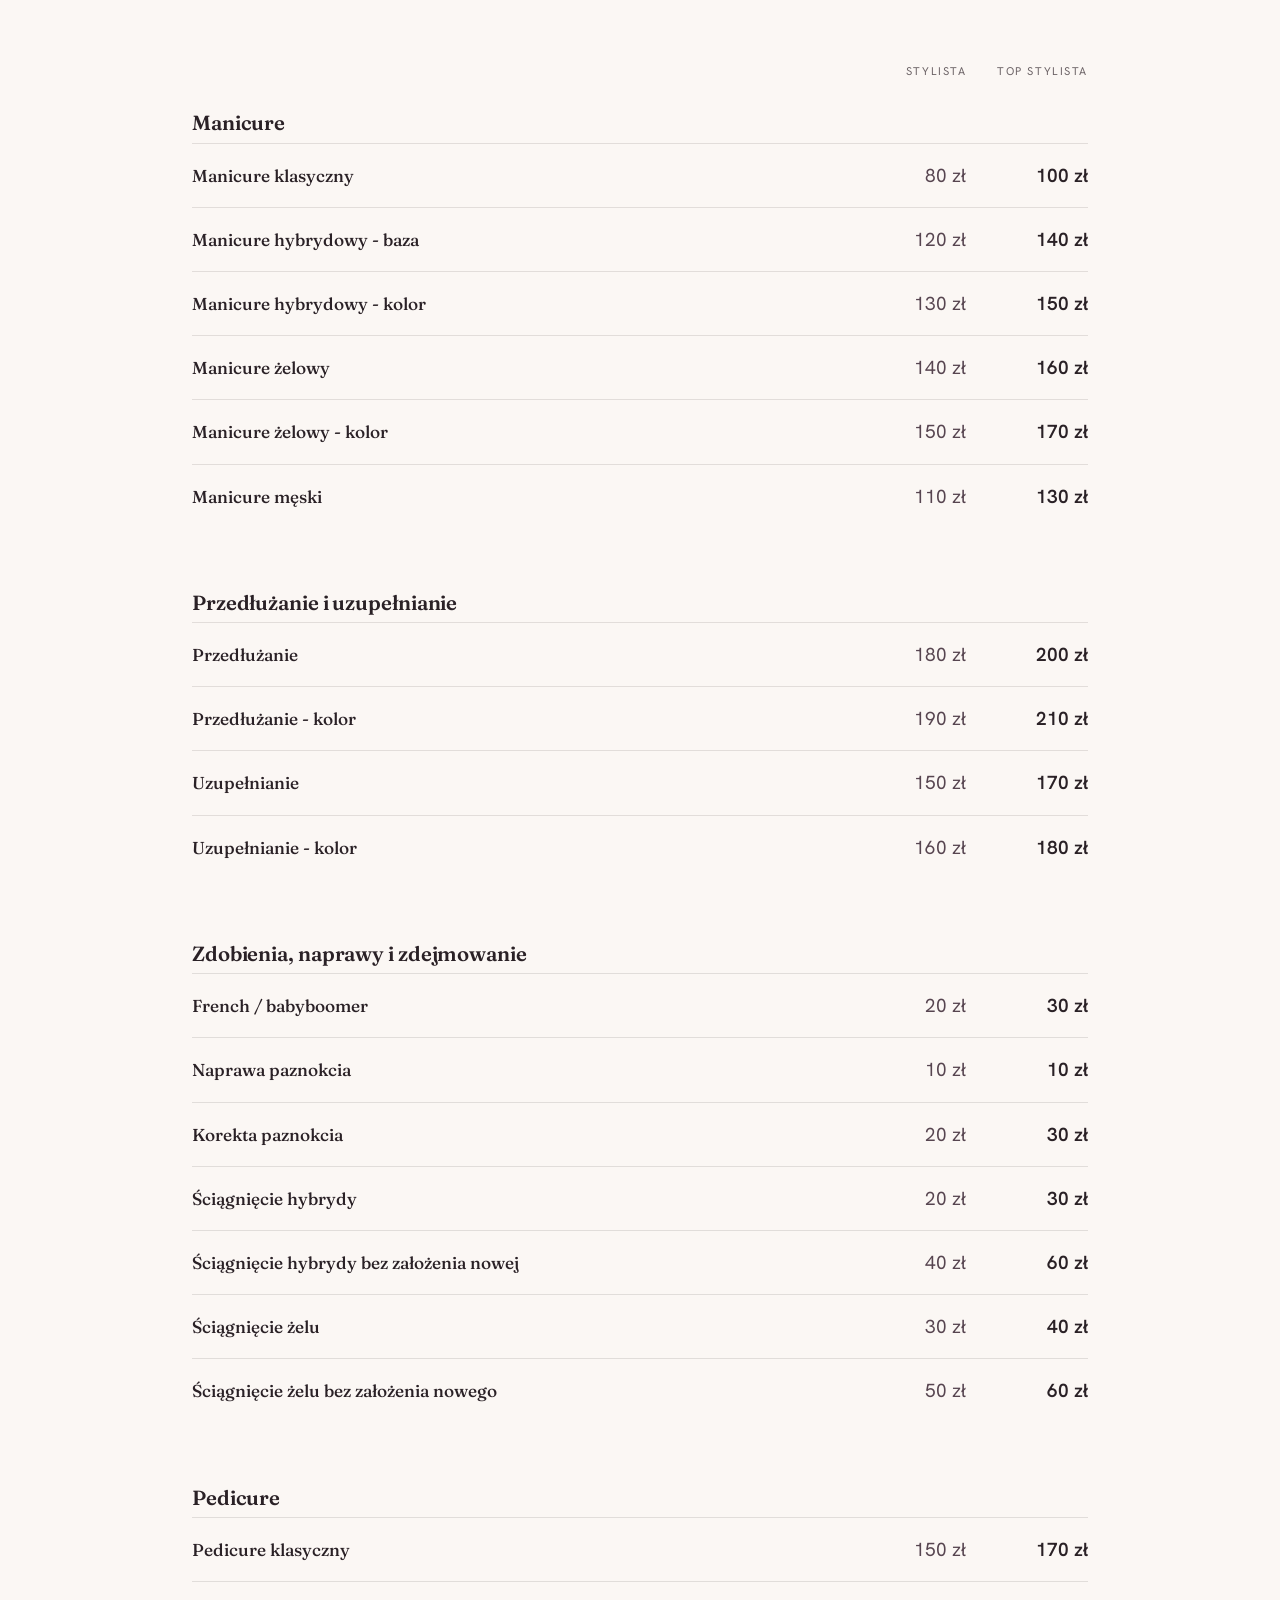
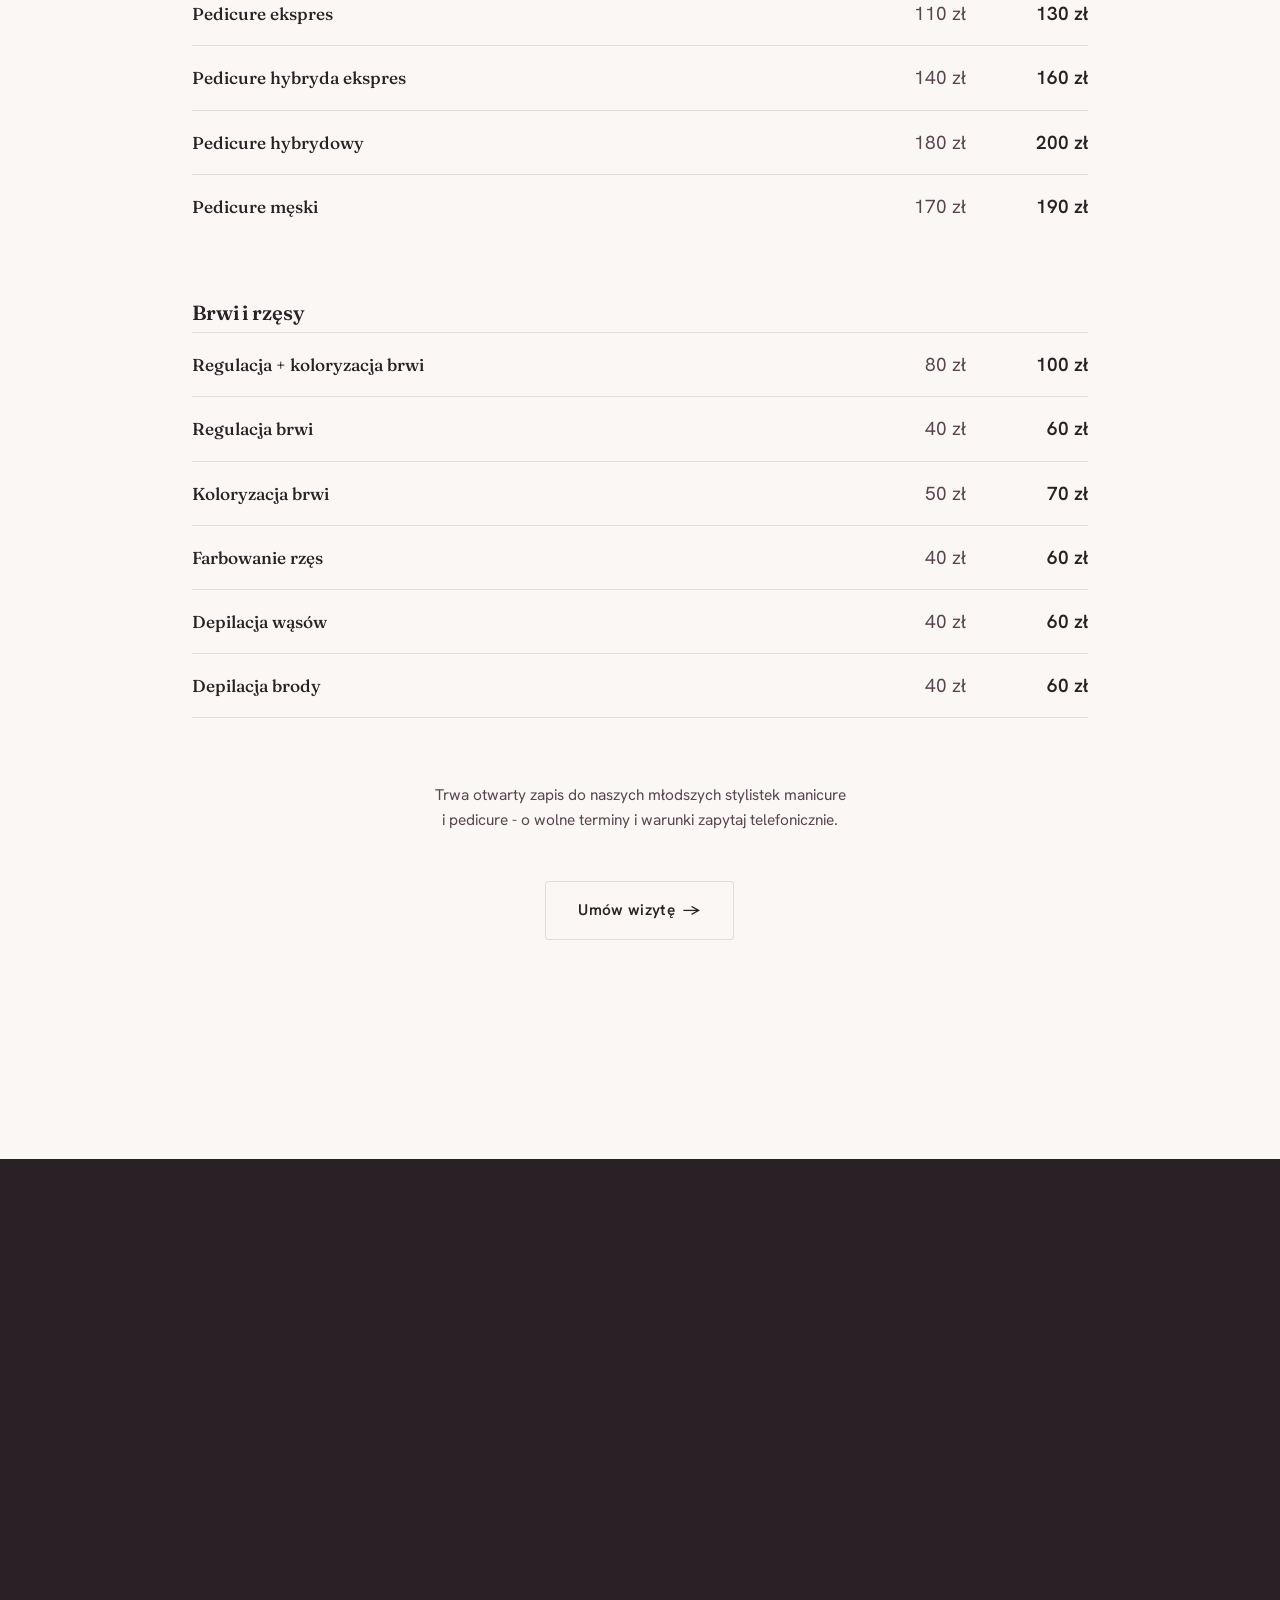
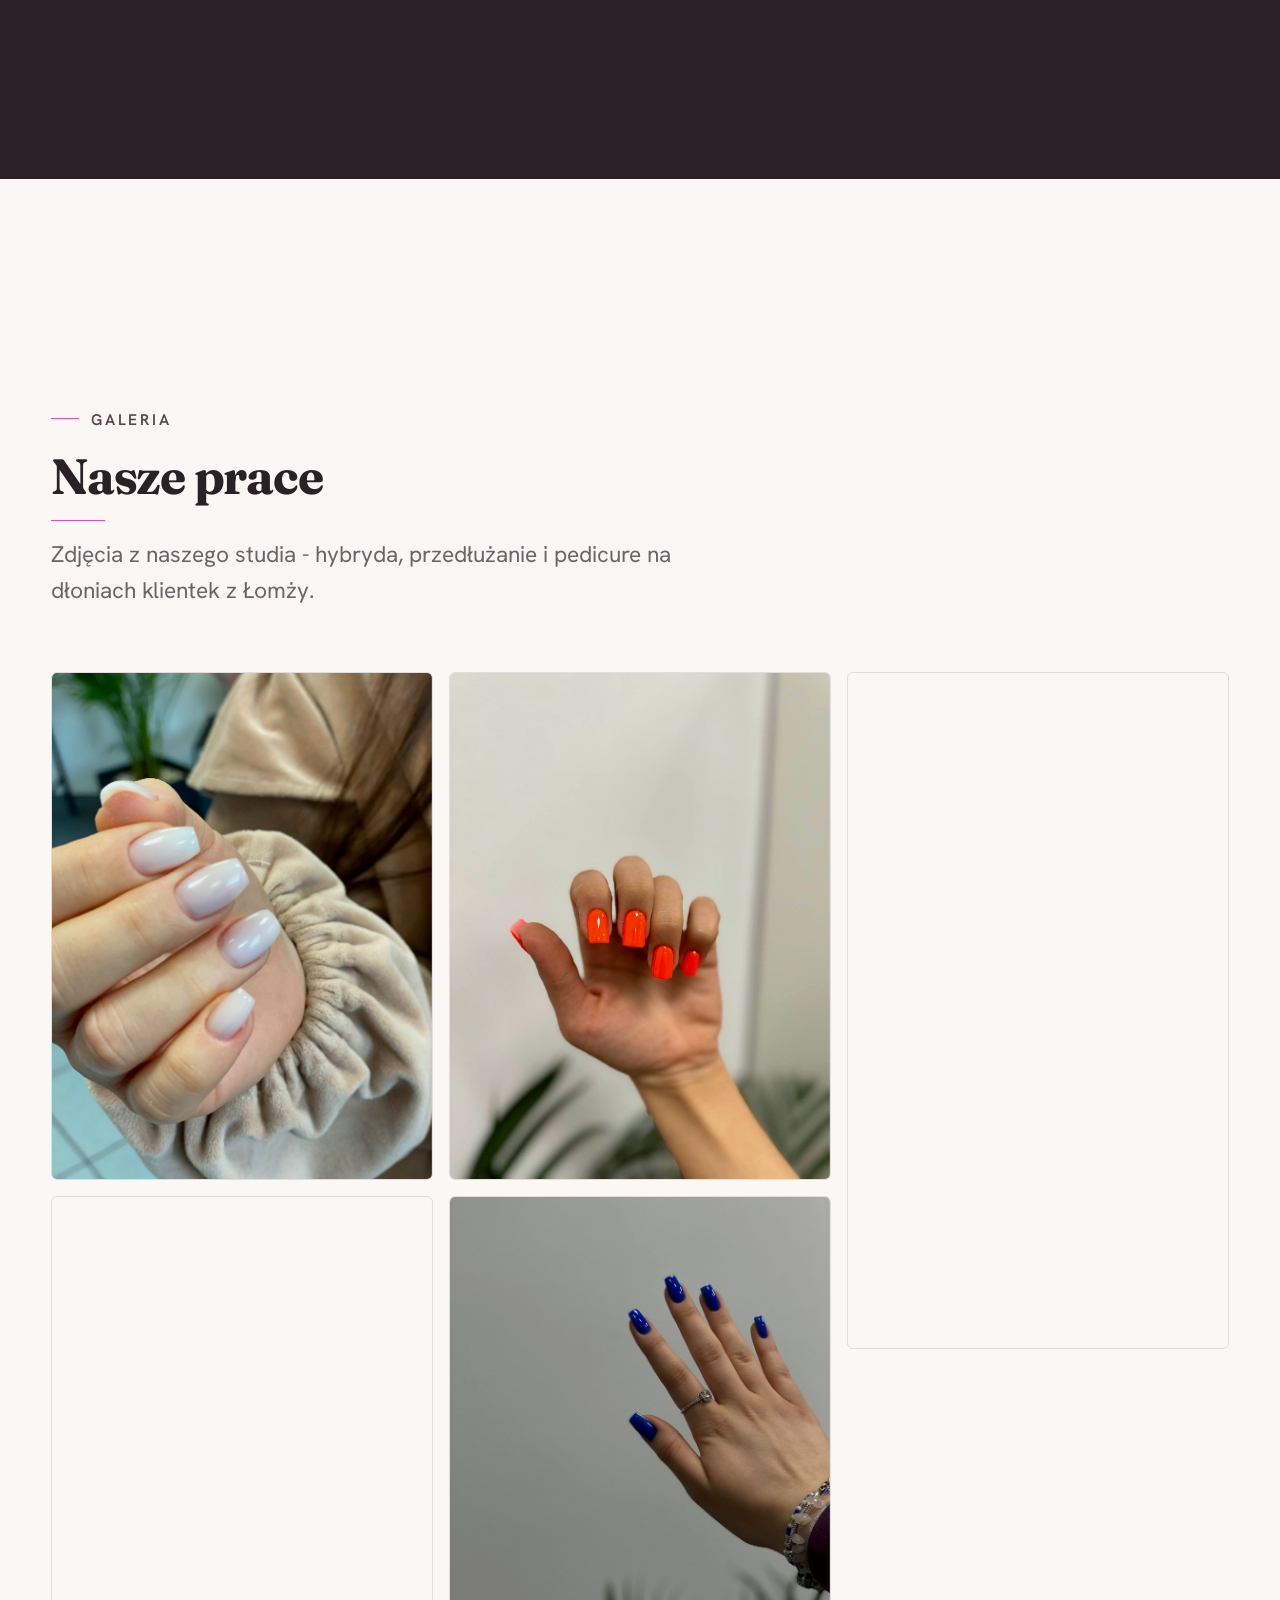
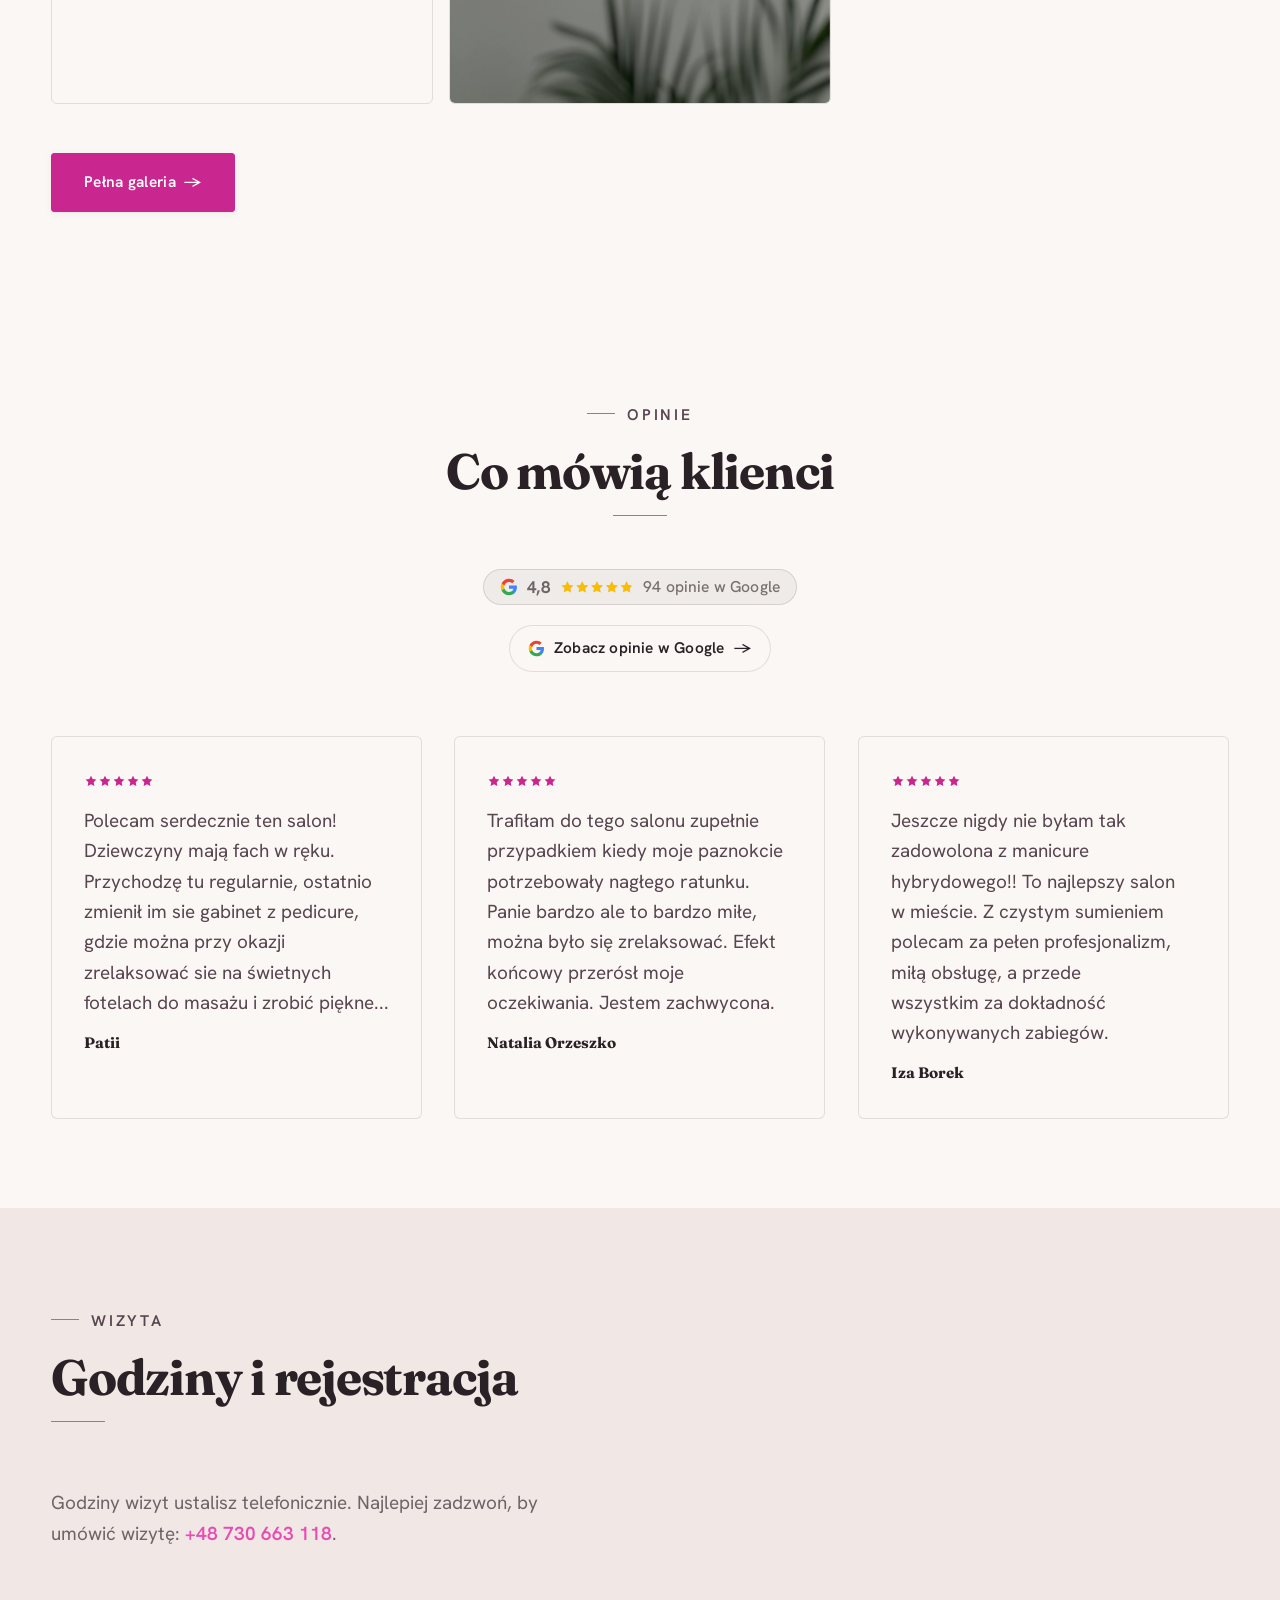
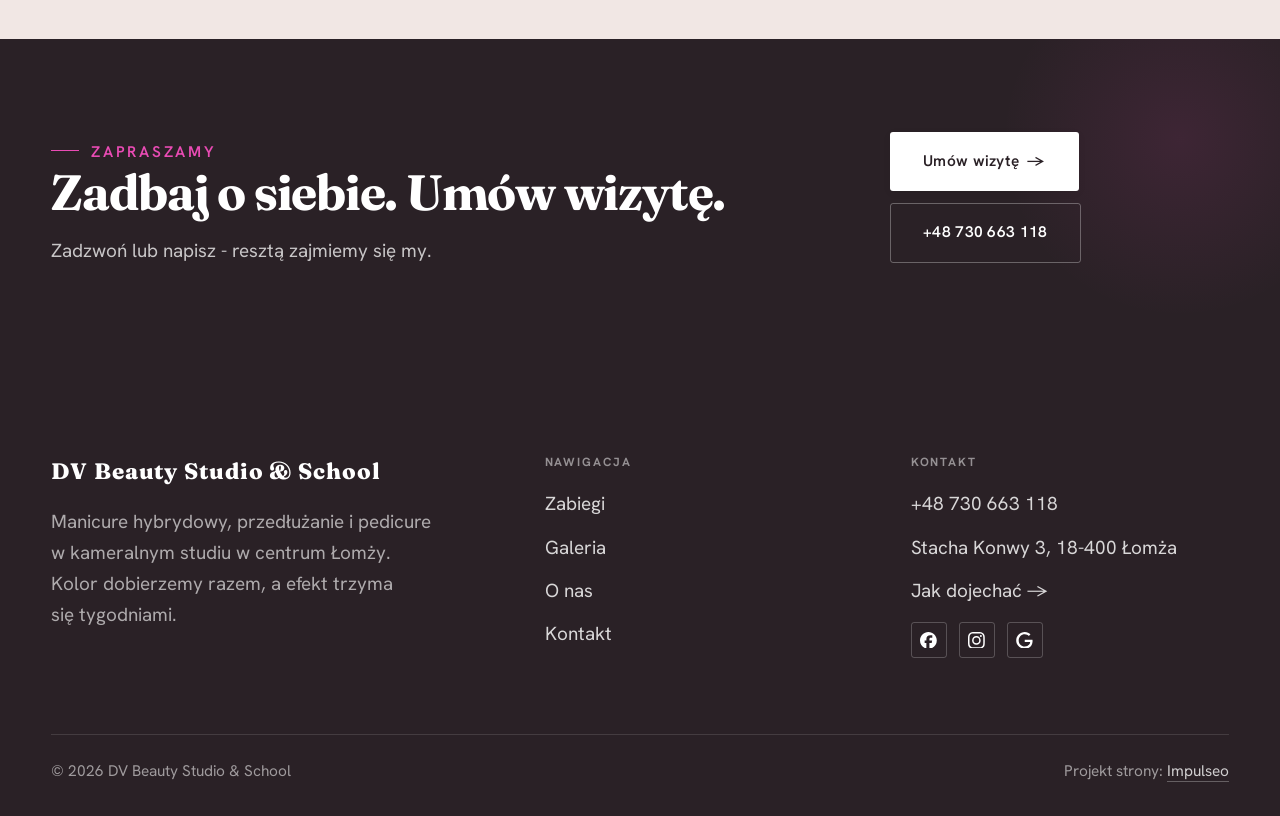
==== commit 669e116f: "Cennik zastepuje liste opisow zabiegow - na glownej i na podstronie Zabiegi Co-Authored-By: Claude O" ====
--- a/index.html
+++ b/index.html
@@ -104,19 +104,48 @@
 <section class="menu-sec">
   <div class="wrap">
     <div class="head center reveal">
-      <span class="eyebrow">Zabiegi</span>
-      <h2>Co robimy</h2>
-    </div>
-    <div class="cennik">
-      <div class="cennik-row reveal"><div class="cn-name"><h3>Manicure hybrydowy</h3></div><div class="cn-desc">Opracowanie skórek, nadanie kształtu i kolor dobrany na miejscu. Na naszych produktach hybryda trzyma się nawet 3-4 tygodnie.</div></div>
-      <div class="cennik-row reveal"><div class="cn-name"><h3>Przedłużanie paznokci</h3></div><div class="cn-desc">Długość i kształt dobrane do Twojej dłoni. Zaczynamy od tego, jak chcesz ich używać na co dzień.</div></div>
-      <div class="cennik-row reveal"><div class="cn-name"><h3>Uzupełnianie</h3></div><div class="cn-desc">Regularna wizyta co kilka tygodni, żeby odrostu nie było widać, a płytka została mocna.</div></div>
-      <div class="cennik-row reveal"><div class="cn-name"><h3>Pedicure</h3></div><div class="cn-desc">Osobny gabinet i fotel do masażu. Pełne opracowanie stóp: zrogowacenia, skórki i paznokcie - z lakierem albo bez.</div></div>
-      <div class="cennik-row reveal"><div class="cn-name"><h3>Zdejmowanie i regeneracja</h3></div><div class="cn-desc">Bezpieczne zdjęcie starej stylizacji i doprowadzenie płytki do porządku, bez skracania na siłę.</div></div>
-      <div class="cennik-row reveal"><div class="cn-name"><h3>Szkolenia dla stylistek</h3></div><div class="cn-desc">Kursy w części szkoleniowej studia prowadzi jego założycielka, instruktorka Viktoria Defo.</div></div>
-    </div>
-    <p class="menu-note">Manicure hybrydowy od 120 zł, przedłużanie od 180 zł, pedicure od 110 zł. Pełny cennik znajdziesz w zakładce Zabiegi.</p>
-    <div style="text-align:center;margin-top:var(--space-7)" class="reveal"><a href="oferta.html" class="btn btn-ghost">Zobacz cennik zabiegów <span class="arr">→</span></a></div>
+      <span class="eyebrow">Cennik</span>
+      <h2>Ceny zabiegów</h2>
+      <p>Dwa warianty cenowe do wyboru: stylistka i top stylistka. Cennik obowiązuje od 1 września 2025.</p>
+    </div>
+    <div class="cennik cennik-price">
+      <div class="cn-head reveal"><span></span><span>Stylista</span><span>Top stylista</span></div>
+      <h3 class="cn-cat reveal">Manicure</h3>
+      <div class="cennik-row reveal"><div class="cn-name">Manicure klasyczny</div><div class="cn-price" data-label="Stylista">80 zł</div><div class="cn-price cn-price-top" data-label="Top stylista">100 zł</div></div>
+      <div class="cennik-row reveal"><div class="cn-name">Manicure hybrydowy - baza</div><div class="cn-price" data-label="Stylista">120 zł</div><div class="cn-price cn-price-top" data-label="Top stylista">140 zł</div></div>
+      <div class="cennik-row reveal"><div class="cn-name">Manicure hybrydowy - kolor</div><div class="cn-price" data-label="Stylista">130 zł</div><div class="cn-price cn-price-top" data-label="Top stylista">150 zł</div></div>
+      <div class="cennik-row reveal"><div class="cn-name">Manicure żelowy</div><div class="cn-price" data-label="Stylista">140 zł</div><div class="cn-price cn-price-top" data-label="Top stylista">160 zł</div></div>
+      <div class="cennik-row reveal"><div class="cn-name">Manicure żelowy - kolor</div><div class="cn-price" data-label="Stylista">150 zł</div><div class="cn-price cn-price-top" data-label="Top stylista">170 zł</div></div>
+      <div class="cennik-row reveal"><div class="cn-name">Manicure męski</div><div class="cn-price" data-label="Stylista">110 zł</div><div class="cn-price cn-price-top" data-label="Top stylista">130 zł</div></div>
+      <h3 class="cn-cat reveal">Przedłużanie i uzupełnianie</h3>
+      <div class="cennik-row reveal"><div class="cn-name">Przedłużanie</div><div class="cn-price" data-label="Stylista">180 zł</div><div class="cn-price cn-price-top" data-label="Top stylista">200 zł</div></div>
+      <div class="cennik-row reveal"><div class="cn-name">Przedłużanie - kolor</div><div class="cn-price" data-label="Stylista">190 zł</div><div class="cn-price cn-price-top" data-label="Top stylista">210 zł</div></div>
+      <div class="cennik-row reveal"><div class="cn-name">Uzupełnianie</div><div class="cn-price" data-label="Stylista">150 zł</div><div class="cn-price cn-price-top" data-label="Top stylista">170 zł</div></div>
+      <div class="cennik-row reveal"><div class="cn-name">Uzupełnianie - kolor</div><div class="cn-price" data-label="Stylista">160 zł</div><div class="cn-price cn-price-top" data-label="Top stylista">180 zł</div></div>
+      <h3 class="cn-cat reveal">Zdobienia, naprawy i zdejmowanie</h3>
+      <div class="cennik-row reveal"><div class="cn-name">French / babyboomer</div><div class="cn-price" data-label="Stylista">20 zł</div><div class="cn-price cn-price-top" data-label="Top stylista">30 zł</div></div>
+      <div class="cennik-row reveal"><div class="cn-name">Naprawa paznokcia</div><div class="cn-price" data-label="Stylista">10 zł</div><div class="cn-price cn-price-top" data-label="Top stylista">10 zł</div></div>
+      <div class="cennik-row reveal"><div class="cn-name">Korekta paznokcia</div><div class="cn-price" data-label="Stylista">20 zł</div><div class="cn-price cn-price-top" data-label="Top stylista">30 zł</div></div>
+      <div class="cennik-row reveal"><div class="cn-name">Ściągnięcie hybrydy</div><div class="cn-price" data-label="Stylista">20 zł</div><div class="cn-price cn-price-top" data-label="Top stylista">30 zł</div></div>
+      <div class="cennik-row reveal"><div class="cn-name">Ściągnięcie hybrydy bez założenia nowej</div><div class="cn-price" data-label="Stylista">40 zł</div><div class="cn-price cn-price-top" data-label="Top stylista">60 zł</div></div>
+      <div class="cennik-row reveal"><div class="cn-name">Ściągnięcie żelu</div><div class="cn-price" data-label="Stylista">30 zł</div><div class="cn-price cn-price-top" data-label="Top stylista">40 zł</div></div>
+      <div class="cennik-row reveal"><div class="cn-name">Ściągnięcie żelu bez założenia nowego</div><div class="cn-price" data-label="Stylista">50 zł</div><div class="cn-price cn-price-top" data-label="Top stylista">60 zł</div></div>
+      <h3 class="cn-cat reveal">Pedicure</h3>
+      <div class="cennik-row reveal"><div class="cn-name">Pedicure klasyczny</div><div class="cn-price" data-label="Stylista">150 zł</div><div class="cn-price cn-price-top" data-label="Top stylista">170 zł</div></div>
+      <div class="cennik-row reveal"><div class="cn-name">Pedicure ekspres</div><div class="cn-price" data-label="Stylista">110 zł</div><div class="cn-price cn-price-top" data-label="Top stylista">130 zł</div></div>
+      <div class="cennik-row reveal"><div class="cn-name">Pedicure hybryda ekspres</div><div class="cn-price" data-label="Stylista">140 zł</div><div class="cn-price cn-price-top" data-label="Top stylista">160 zł</div></div>
+      <div class="cennik-row reveal"><div class="cn-name">Pedicure hybrydowy</div><div class="cn-price" data-label="Stylista">180 zł</div><div class="cn-price cn-price-top" data-label="Top stylista">200 zł</div></div>
+      <div class="cennik-row reveal"><div class="cn-name">Pedicure męski</div><div class="cn-price" data-label="Stylista">170 zł</div><div class="cn-price cn-price-top" data-label="Top stylista">190 zł</div></div>
+      <h3 class="cn-cat reveal">Brwi i rzęsy</h3>
+      <div class="cennik-row reveal"><div class="cn-name">Regulacja + koloryzacja brwi</div><div class="cn-price" data-label="Stylista">80 zł</div><div class="cn-price cn-price-top" data-label="Top stylista">100 zł</div></div>
+      <div class="cennik-row reveal"><div class="cn-name">Regulacja brwi</div><div class="cn-price" data-label="Stylista">40 zł</div><div class="cn-price cn-price-top" data-label="Top stylista">60 zł</div></div>
+      <div class="cennik-row reveal"><div class="cn-name">Koloryzacja brwi</div><div class="cn-price" data-label="Stylista">50 zł</div><div class="cn-price cn-price-top" data-label="Top stylista">70 zł</div></div>
+      <div class="cennik-row reveal"><div class="cn-name">Farbowanie rzęs</div><div class="cn-price" data-label="Stylista">40 zł</div><div class="cn-price cn-price-top" data-label="Top stylista">60 zł</div></div>
+      <div class="cennik-row reveal"><div class="cn-name">Depilacja wąsów</div><div class="cn-price" data-label="Stylista">40 zł</div><div class="cn-price cn-price-top" data-label="Top stylista">60 zł</div></div>
+      <div class="cennik-row reveal"><div class="cn-name">Depilacja brody</div><div class="cn-price" data-label="Stylista">40 zł</div><div class="cn-price cn-price-top" data-label="Top stylista">60 zł</div></div>
+    </div>
+    <p class="menu-note">Trwa otwarty zapis do naszych młodszych stylistek manicure i pedicure - o wolne terminy i warunki zapytaj telefonicznie.</p>
+    <div style="text-align:center;margin-top:var(--space-7)" class="reveal"><a href="kontakt.html" class="btn btn-ghost">Umów wizytę <span class="arr">→</span></a></div>
   </div>
 </section>
 <section class="stopklatka" aria-hidden="true">
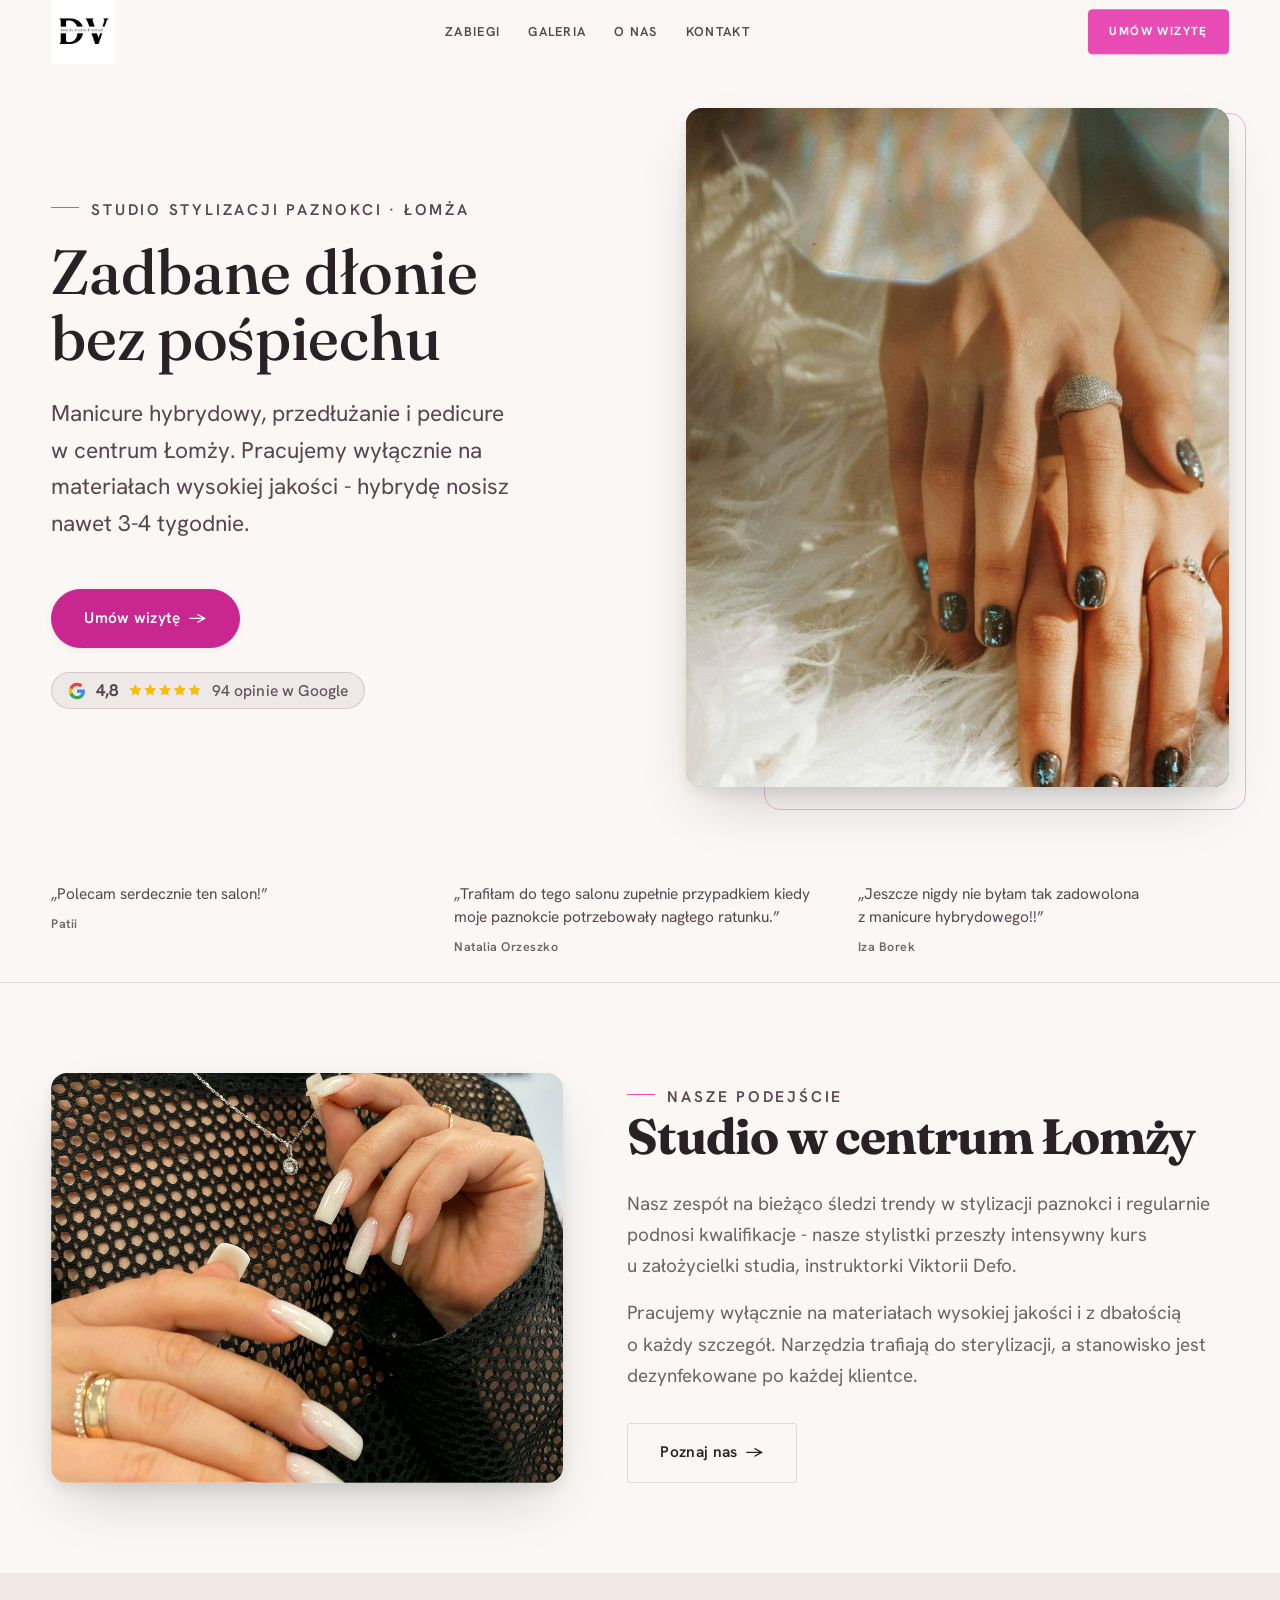
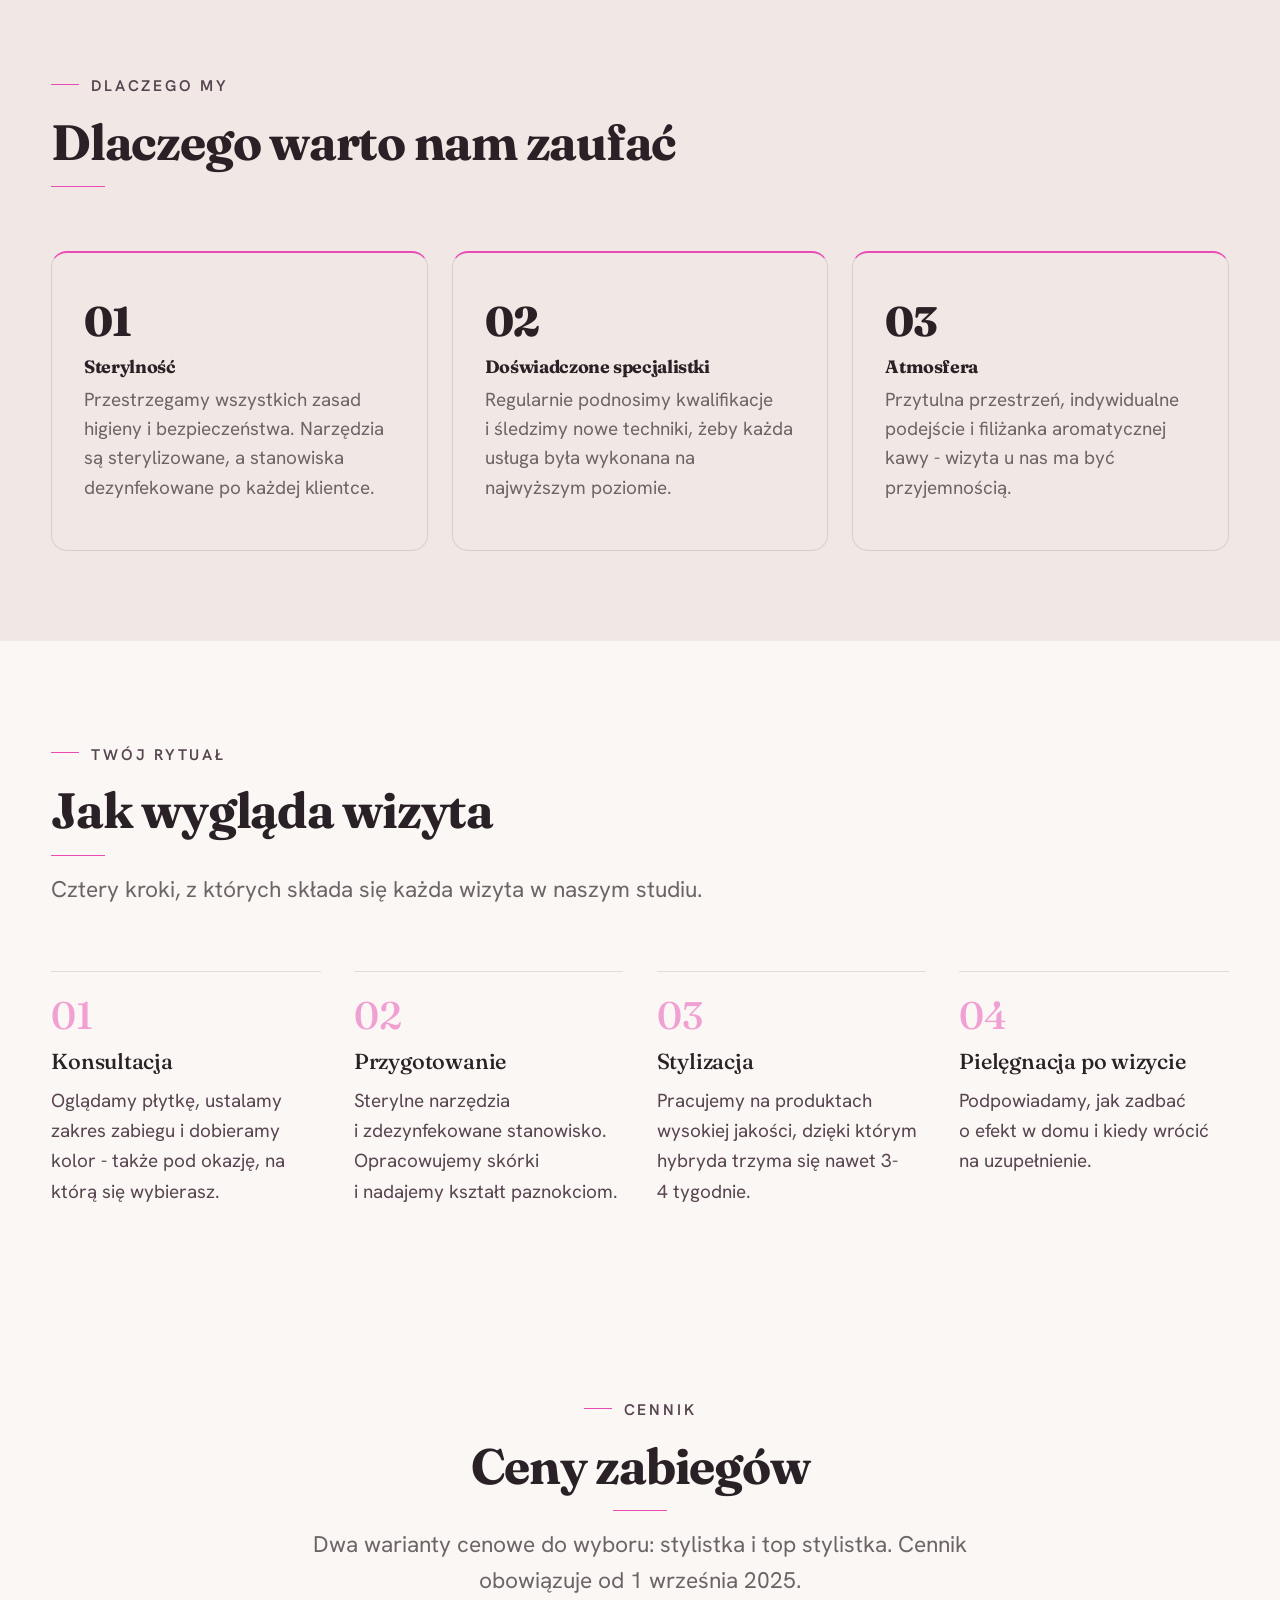
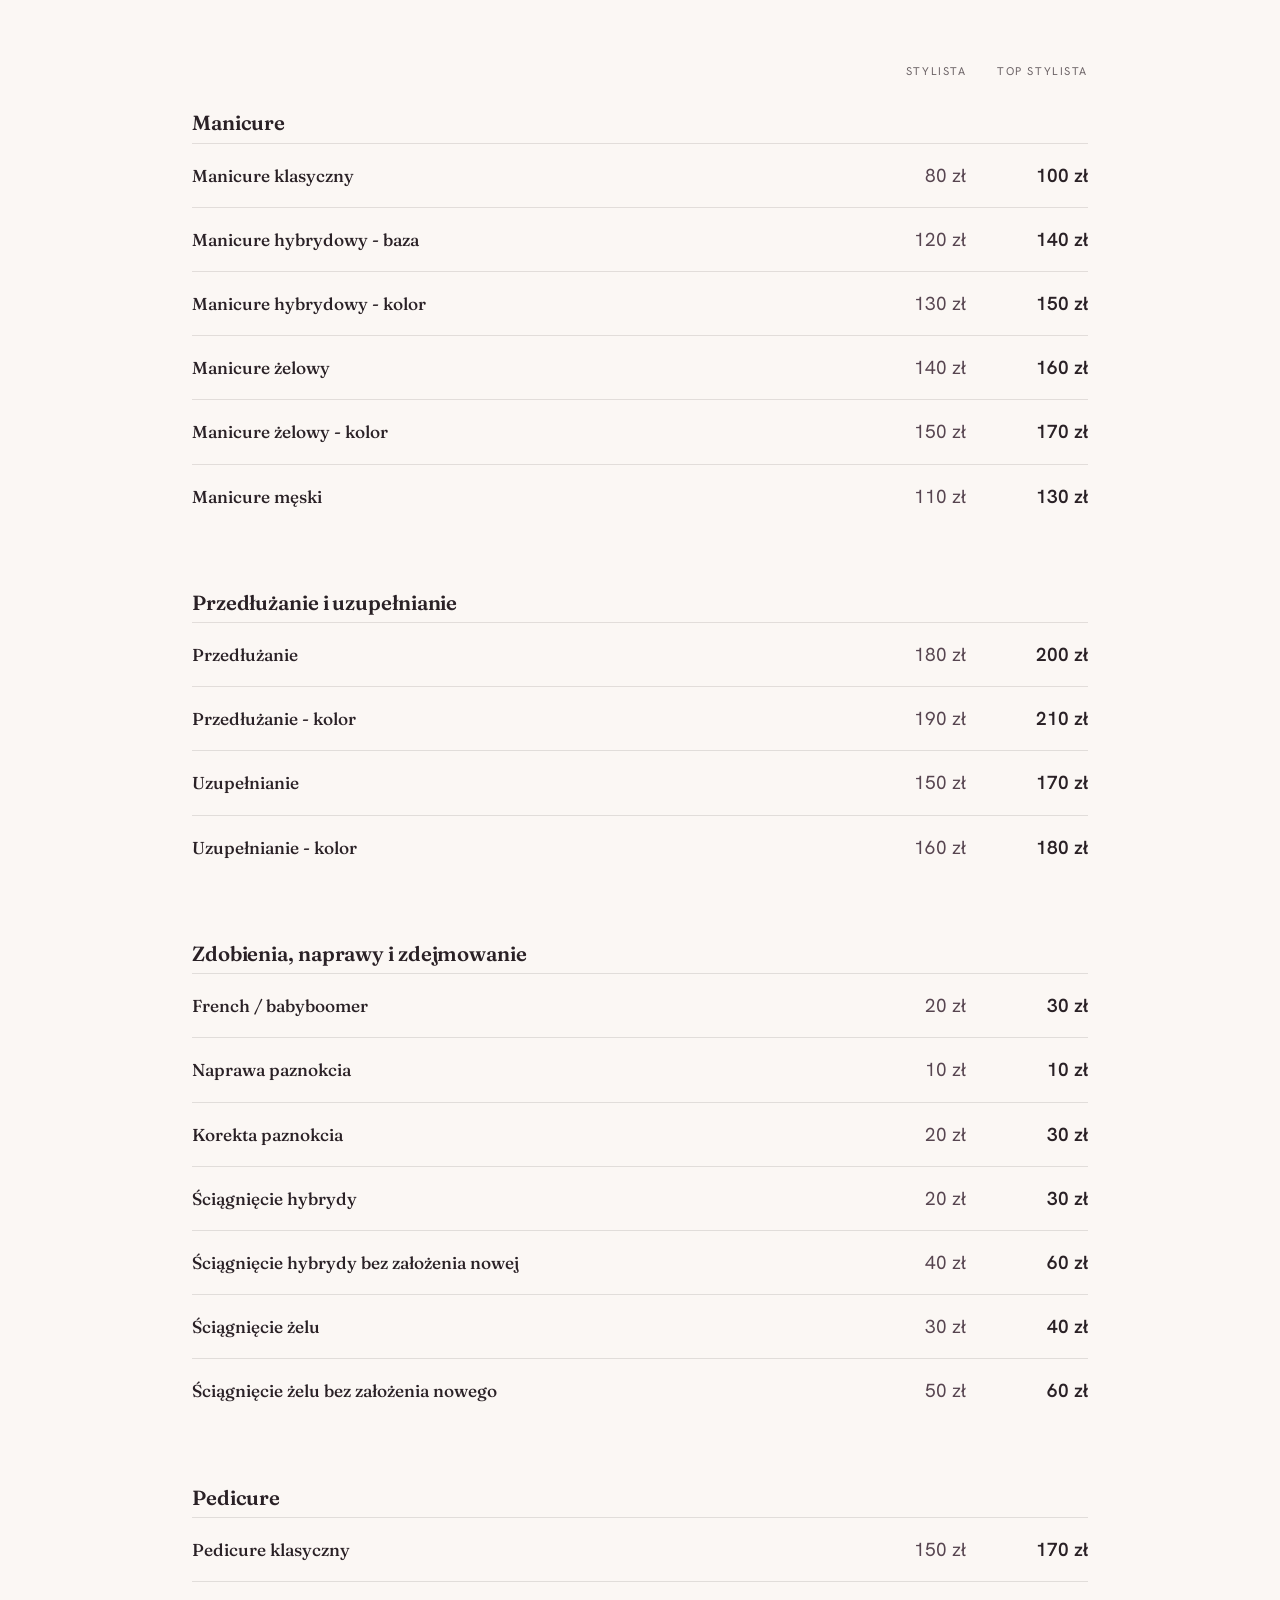
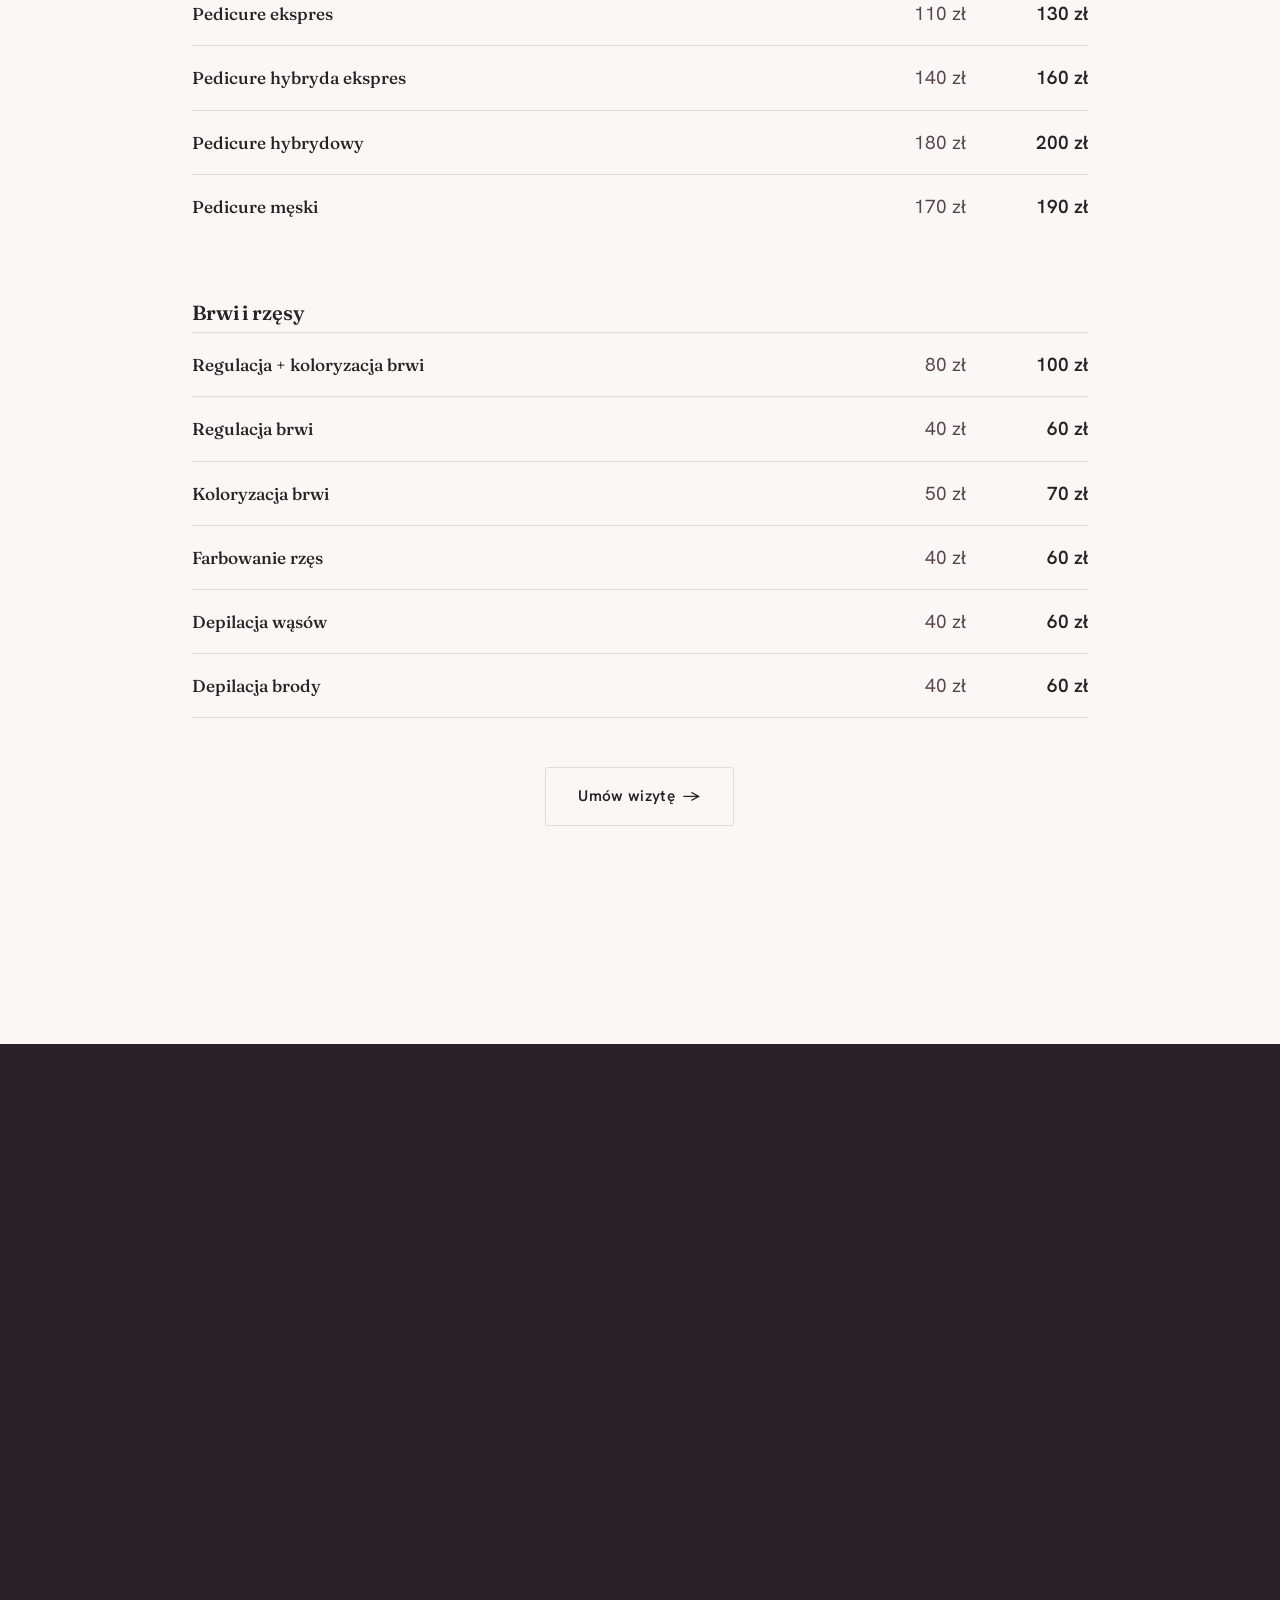
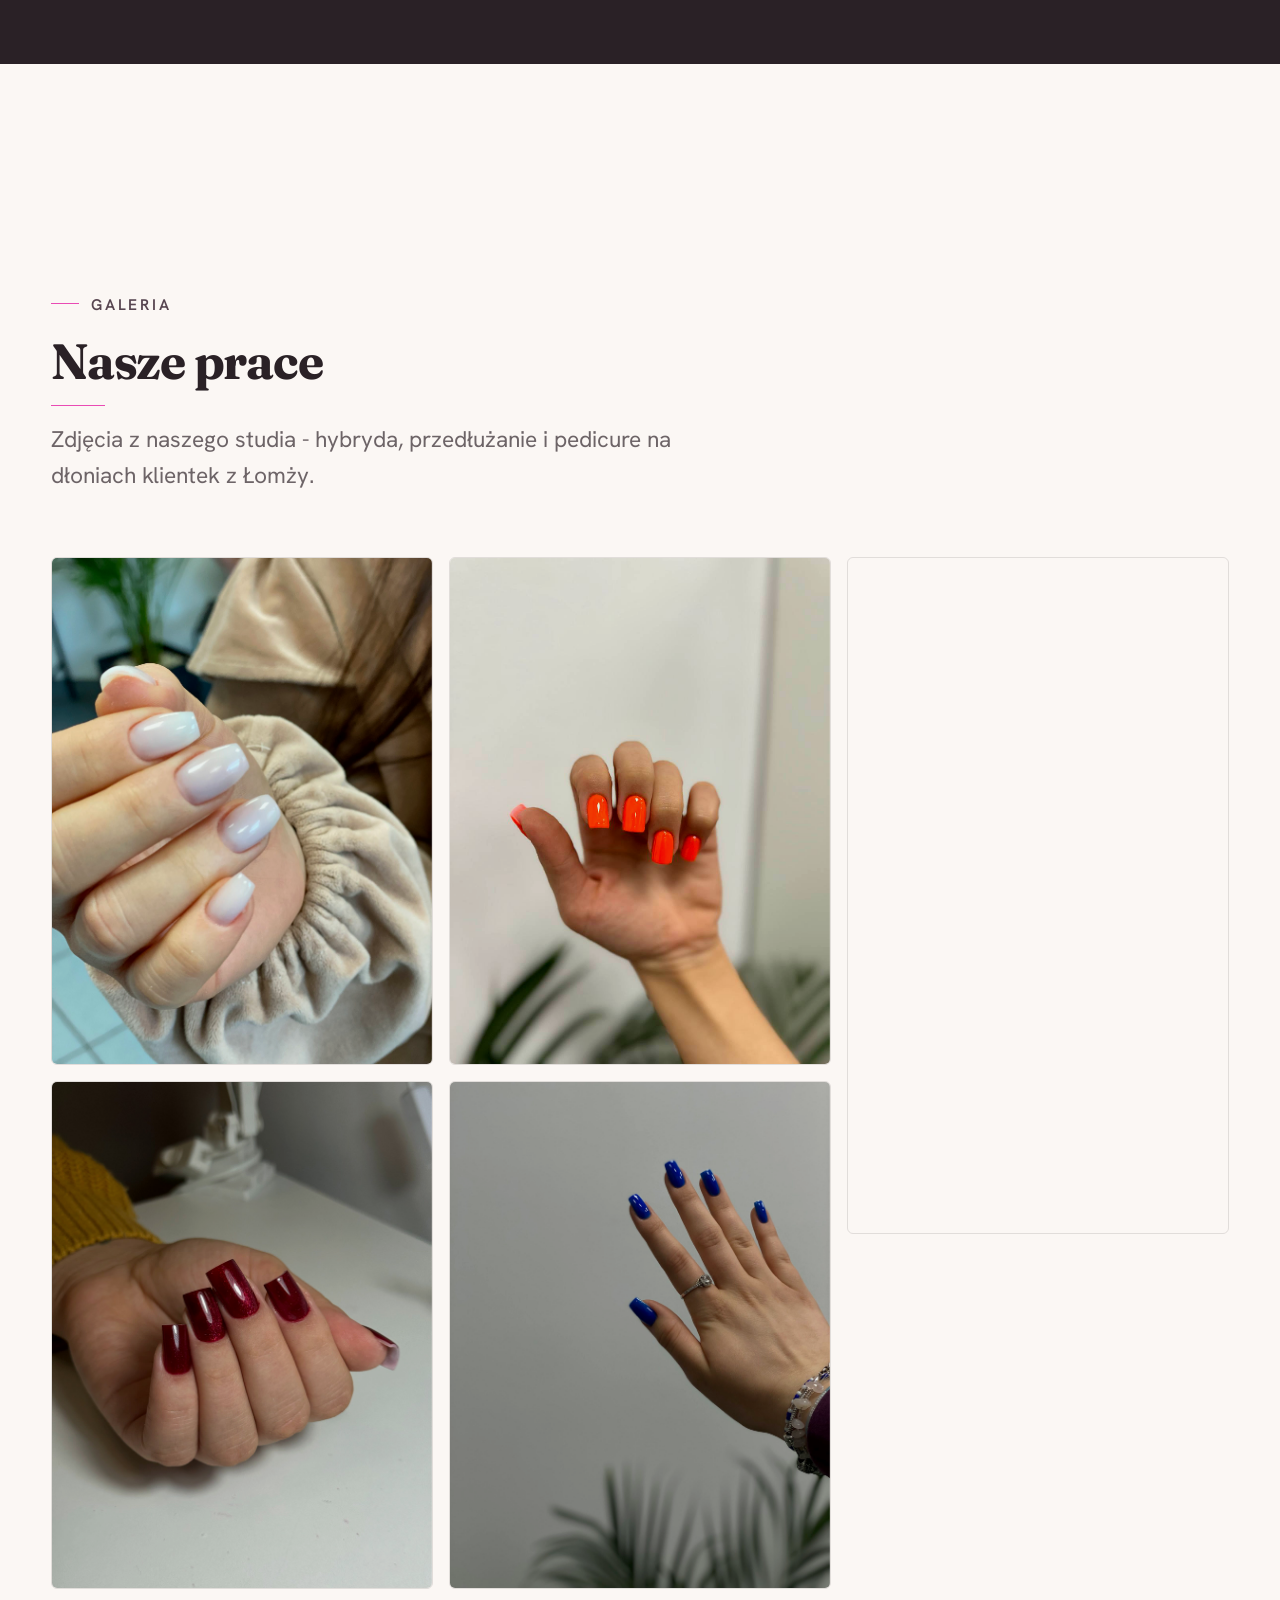
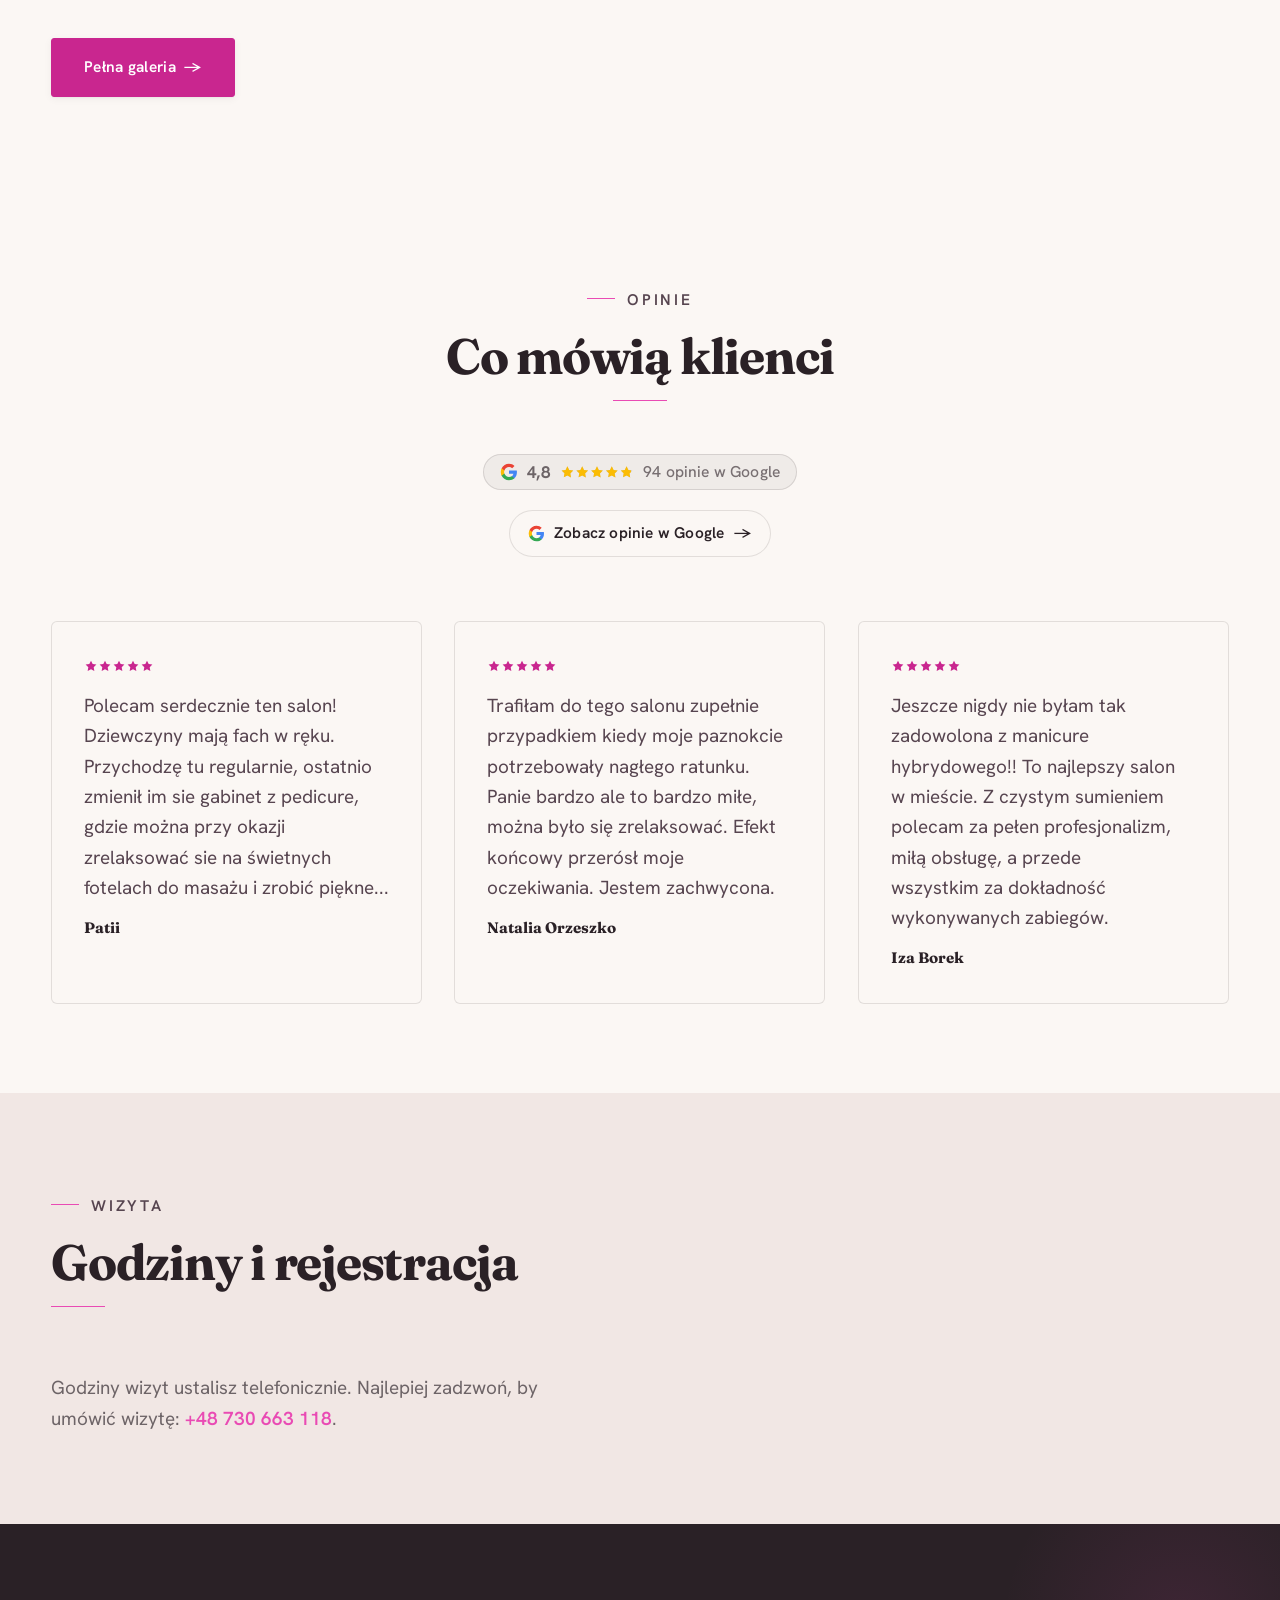
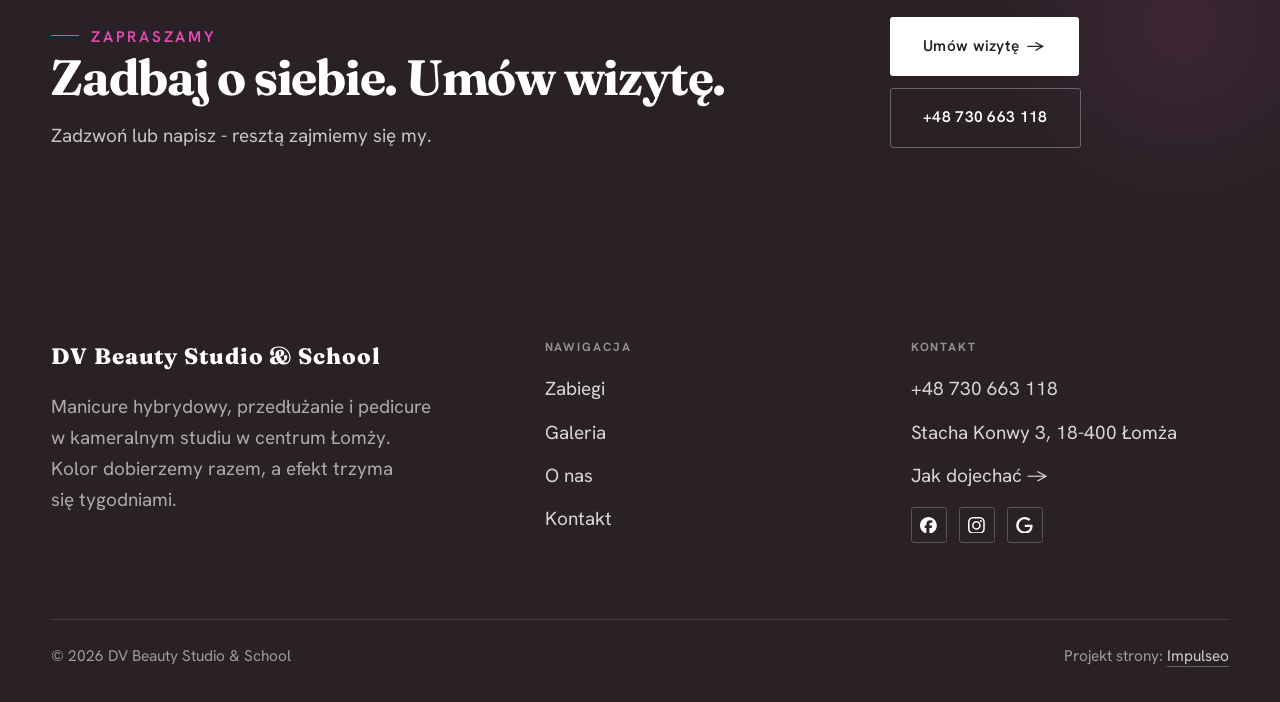
==== commit 88e9545d: "Usuniecie notki o zapisach do mlodszych stylistek (glowna + Zabiegi) Co-Authored-By: Claude Opus 5 (" ====
--- a/index.html
+++ b/index.html
@@ -144,7 +144,6 @@
       <div class="cennik-row reveal"><div class="cn-name">Depilacja wąsów</div><div class="cn-price" data-label="Stylista">40 zł</div><div class="cn-price cn-price-top" data-label="Top stylista">60 zł</div></div>
       <div class="cennik-row reveal"><div class="cn-name">Depilacja brody</div><div class="cn-price" data-label="Stylista">40 zł</div><div class="cn-price cn-price-top" data-label="Top stylista">60 zł</div></div>
     </div>
-    <p class="menu-note">Trwa otwarty zapis do naszych młodszych stylistek manicure i pedicure - o wolne terminy i warunki zapytaj telefonicznie.</p>
     <div style="text-align:center;margin-top:var(--space-7)" class="reveal"><a href="kontakt.html" class="btn btn-ghost">Umów wizytę <span class="arr">→</span></a></div>
   </div>
 </section>
